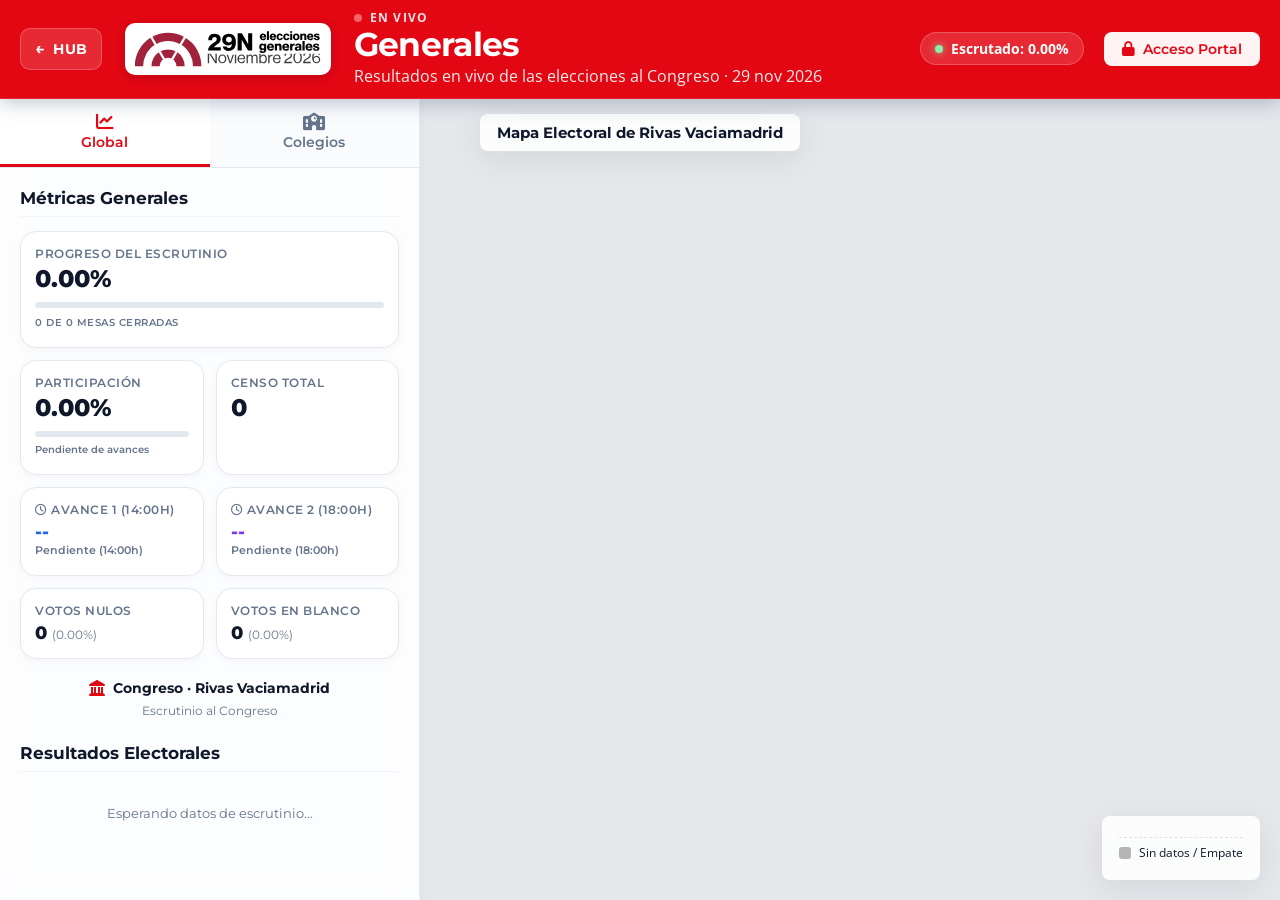
==== generales/index.html @ 4d1175d9 "Fix party catalog persistence to GDB on create/delete. Avoid sync wiping in-memory parties when the " ====
<!DOCTYPE html>
<html lang="es">

<head>
    <meta charset="UTF-8">
    <meta name="viewport" content="width=device-width, initial-scale=1.0">
    <title>Elecciones Generales Rivas Vaciamadrid 2026</title>

    <!-- SEO Meta Tags -->
    <meta name="description"
        content="Portal oficial para el escrutinio en tiempo real de las Elecciones Generales Rivas Vaciamadrid 2026, con visualización georeferenciada.">
    <meta name="author" content="Oficina de Información Territorial de Rivas (OITR)">

    <!-- Google Fonts & FontAwesome Icons -->
    <link rel="preconnect" href="https://fonts.googleapis.com">
    <link rel="preconnect" href="https://fonts.gstatic.com" crossorigin>
    <link
        href="https://fonts.googleapis.com/css2?family=Outfit:wght@300;400;500;600;700;800&family=Inter:wght@300;400;500;600;700&display=swap"
        rel="stylesheet">
    <link rel="stylesheet" href="https://cdnjs.cloudflare.com/ajax/libs/font-awesome/6.4.0/css/all.min.css">

    <!-- ArcGIS API for JavaScript CSS -->
    <link rel="stylesheet" href="https://js.arcgis.com/4.29/esri/themes/light/main.css">

    <!-- Estilos del Proyecto -->
    <link rel="stylesheet" href="styles.css?v=1.4.8">
</head>

<body>

    <!-- CONTENEDOR PRINCIPAL DE LA APP -->
    <div id="app-container">

        <!-- CABECERA GLOBAL DE LA APLICACIÓN -->
        <header class="main-header">
            <div class="header-brand">
                <a class="btn-back-hub" href="../hub/index.html" title="Volver al HUB" aria-label="Volver al HUB">
                    <span class="btn-back-hub-arrow" aria-hidden="true">&#8592;</span>
                    <span>HUB</span>
                </a>
                <img class="brand-proceso-logo" src="../Imagenes/logo_proceso.svg" alt="Elecciones Generales — logo oficial del proceso">
                <div class="brand-title">
                    <span class="brand-context"><span class="live-pulse" aria-hidden="true"></span> En vivo</span>
                    <span class="brand-heading">Generales</span>
                    <span class="brand-subtitle">Resultados en vivo de las elecciones al Congreso · 29 nov 2026</span>
                </div>
            </div>

            <div class="header-status">
                <!-- Porcentaje de escrutinio general -->
                <div class="scrutiny-pill">
                    <span class="scrutiny-dot"></span>
                    <span>Escrutado: <span id="header-scrutiny-percent">0.00%</span></span>
                </div>

                <!-- Usuario logueado (si aplica) -->
                <div id="logged-user-area" class="hidden">
                    <span class="user-badge">
                        <i class="fa-solid fa-user-shield" id="user-role-icon"></i>
                        <span id="logged-username">Usuario</span>
                    </span>
                </div>

                <!-- Botón de Acción Portal/Logout -->
                <button id="btn-portal-action" class="btn-header btn-primary">
                    <i class="fa-solid fa-lock"></i>
                    <span>Acceso Portal</span>
                </button>
            </div>
        </header>

        <!-- ==========================================================================
           VISTA 1: DASHBOARD PÚBLICO (MAPA Y ESTADÍSTICAS EN TIEMPO REAL)
           ========================================================================== -->
        <section id="public-dashboard-view" class="view-section">

            <!-- Barra Lateral con Estadísticas y Colegios -->
            <aside class="dashboard-sidebar">

                <!-- Pestañas de la barra lateral -->
                <div class="sidebar-tabs">
                    <button class="tab-btn active" data-tab="general-stats-pane">
                        <i class="fa-solid fa-chart-line"></i>
                        <span>Global</span>
                    </button>
                    <button class="tab-btn" data-tab="colegios-list-pane">
                        <i class="fa-solid fa-school"></i>
                        <span>Colegios</span>
                    </button>
                </div>

                <!-- PESTAÑA A: Estadísticas Globales del Municipio -->
                <div class="tab-content">
                    <div id="general-stats-pane" class="tab-pane active">
                        <div class="card-title">Métricas Generales</div>

                        <div class="stats-grid">
                            <!-- Escrutinio -->
                            <div class="stat-card full-width">
                                <span class="stat-label">Progreso del Escrutinio</span>
                                <div class="stat-value" id="global-scrutiny-val">0.00%</div>
                                <div class="stat-progress-bar">
                                    <div class="stat-progress-fill" id="global-scrutiny-bar" style="width: 0%;"></div>
                                </div>
                                <span class="stat-label" style="margin-top: 8px; font-size: 0.65rem;"
                                    id="global-mesas-ratio">0 de 0 mesas cerradas</span>
                            </div>

                            <!-- Participación Total -->
                            <div class="stat-card">
                                <span class="stat-label">Participación</span>
                                <div class="stat-value" id="global-participation-val">0.00%</div>
                                <div class="stat-progress-bar">
                                    <div class="stat-progress-fill" id="global-participation-bar"
                                        style="width: 0%; background-color: #f59e0b;"></div>
                                </div>
                                <span class="stat-label" style="margin-top: 6px; font-size: 0.65rem; text-transform: none; letter-spacing: normal;"
                                    id="global-participation-sub">Pendiente de avances</span>
                            </div>

                            <!-- Censo -->
                            <div class="stat-card">
                                <span class="stat-label">Censo Total</span>
                                <div class="stat-value" id="global-census-val">0</div>
                            </div>

                            <!-- Avance 1 (14:00h) -->
                            <div class="stat-card">
                                <span class="stat-label"><i class="fa-regular fa-clock"></i> Avance 1 (14:00h)</span>
                                <div class="stat-value" style="font-size: 1.15rem; color: #2563eb;"
                                    id="global-part1-val">--</div>
                                <div class="stat-label"
                                    style="font-size: 0.68rem; text-transform: none; letter-spacing: normal; line-height: 1.3;"
                                    id="global-part1-sub">Pendiente (14:00h)</div>
                            </div>

                            <!-- Avance 2 (18:00h) -->
                            <div class="stat-card">
                                <span class="stat-label"><i class="fa-regular fa-clock"></i> Avance 2 (18:00h)</span>
                                <div class="stat-value" style="font-size: 1.15rem; color: #7c3aed;"
                                    id="global-part2-val">--</div>
                                <div class="stat-label"
                                    style="font-size: 0.68rem; text-transform: none; letter-spacing: normal; line-height: 1.3;"
                                    id="global-part2-sub">Pendiente (18:00h)</div>
                            </div>

                            <!-- Votos Nulos -->
                            <div class="stat-card">
                                <span class="stat-label">Votos Nulos</span>
                                <div class="stat-value" style="font-size: 1.15rem;" id="global-nulos-val">0 <span
                                        style="font-size: 0.75rem; font-weight: 400; color: var(--text-muted);">(0.00%)</span>
                                </div>
                            </div>

                            <!-- Votos en Blanco -->
                            <div class="stat-card">
                                <span class="stat-label">Votos en Blanco</span>
                                <div class="stat-value" style="font-size: 1.15rem;" id="global-blancos-val">0 <span
                                        style="font-size: 0.75rem; font-weight: 400; color: var(--text-muted);">(0.00%)</span>
                                </div>
                            </div>
                        </div>

                        <!-- Cartela de ámbito -->
                    <div class="stats-card ambito-info-card" style="margin-bottom: 12px;">
                        <div class="stats-card-header" style="margin-bottom: 6px; display: flex; align-items: center; gap: 8px;">
                            <i class="fa-solid fa-landmark" style="color: var(--ambito-accent);"></i>
                            <span style="font-weight: 700; font-size: 0.9rem;">Congreso · Rivas Vaciamadrid</span>
                        </div>
                        <p style="font-size: 0.75rem; color: var(--text-muted); line-height: 1.35; margin: 0 0 8px;">
                            Escrutinio al Congreso
                        </p>
                        <div id="dhondt-results-container"></div>
                    </div>

                        <!-- Lista de Partidos Ordenados por Votos -->
                        <div class="card-title" style="margin-top: 24px;">Resultados Electorales</div>
                        <div id="global-parties-container" class="party-results-list">
                            <!-- Se rellena dinamicamente -->
                            <div class="metrics-placeholder" style="color: var(--text-muted); font-size: 0.8rem; padding: 20px 0;">
                                Esperando datos de escrutinio...</div>
                        </div>
                    </div>

                    <!-- PESTAÑA B: Listado de Colegios Electorales -->
                    <div id="colegios-list-pane" class="tab-pane">
                        <div class="card-title">Centros de Votación</div>

                        <!-- Buscador de Colegios -->
                        <div class="search-box">
                            <i class="fa-solid fa-magnifying-glass"></i>
                            <input type="text" id="colegio-search" placeholder="Buscar por colegio... ej. Las cigüeñas" autocomplete="off">
                        </div>

                        <!-- Listado -->
                        <div id="colegios-list-container" class="colegios-list">
                            <!-- Se rellena dinámicamente -->
                        </div>
                    </div>
                </div>
            </aside>

            <!-- Contenedor del Visor Cartográfico de ArcGIS -->
            <div class="dashboard-map-container">
                <div class="map-overlay-title">
                    <h3 id="map-current-title">Mapa Electoral de Rivas Vaciamadrid</h3>
                </div>

                <!-- Mapa Div -->
                <div id="mapViewDiv"></div>

                <!-- Leyenda de colores del mapa -->
                <div id="mapLegend" class="map-legend">
                    <div id="legend-items-container">
                        <!-- Rellenado dinámicamente con los 3 primeros partidos -->
                    </div>
                    <div class="legend-item"
                        style="margin-top: 8px; border-top: 1px dashed rgba(0,0,0,0.1); padding-top: 6px;">
                        <div class="legend-color" style="background-color: #b4b4b4;"></div>
                        <span>Sin datos / Empate</span>
                    </div>
                </div>
            </div>
        </section>

        <!-- ==========================================================================
           VISTA 2: FORMULARIO DE LOGIN (SIMULADO DE ARCGIS ENTERPRISE PORTAL)
           ========================================================================== -->
        <!-- ==========================================================================
           VISTA 2: FORMULARIO DE LOGIN (PORTAL ARCGIS ENTERPRISE)
           ========================================================================== -->
        <section id="login-view" class="view-section login-view hidden">
            <div class="login-card">
                <img src="../Imagenes/logo_proceso.svg" alt="Elecciones Generales — logo oficial del proceso" class="login-logo login-logo-proceso">
                <div class="login-title">Portal electoral · Generales</div>
                <div class="login-subtitle">Introduce tus credenciales para acceder a la aplicación electoral</div>

                <!-- Mensaje de error -->
                <div id="login-error-msg" class="login-error hidden">
                    <i class="fa-solid fa-circle-exclamation"></i>
                    <span id="login-error-text">Error al autenticar.</span>
                </div>

                <form id="form-login-direct" style="width: 100%; display: flex; flex-direction: column; gap: 14px;">
                    <div class="form-group" style="text-align: left;">
                        <label for="login-username"
                            style="color: rgba(255,255,255,0.9); font-weight: 600; font-size: 0.85rem; margin-bottom: 6px; display: block;">Nombre
                            de usuario</label>
                        <input type="text" id="login-username" class="portal-input"
                            placeholder="Ej: AdminEleccionesGenPrueba" required style="width: 100%; text-align: left;">
                    </div>

                    <div class="form-group" style="text-align: left;">
                        <label for="login-password"
                            style="color: rgba(255,255,255,0.9); font-weight: 600; font-size: 0.85rem; margin-bottom: 6px; display: block;">Contraseña</label>
                        <div class="password-wrapper">
                            <input type="password" id="login-password" class="portal-input"
                                placeholder="Introduce tu contraseña"
                                style="width: 100%; text-align: left; padding-right: 42px;">
                            <i class="fa-solid fa-eye toggle-password-btn"
                                style="position: absolute; right: 14px; top: 50%; transform: translateY(-50%); cursor: pointer; color: rgba(255,255,255,0.7); z-index: 10;"></i>
                        </div>
                    </div>

                    <button type="submit" id="btn-login-submit" class="btn-header btn-primary btn-login"
                        style="justify-content: center; padding: 14px; font-size: 1rem; margin-top: 6px;">
                        <i class="fa-solid fa-right-to-bracket"></i> Iniciar Sesión
                    </button>

                    <button type="button" id="btn-login-arcgis" class="btn-header btn-secondary"
                        style="justify-content: center; padding: 10px; font-size: 0.82rem; background: rgba(255,255,255,0.1); border: 1px solid rgba(255,255,255,0.2); color: #fff;">
                        <i class="fa-solid fa-shield-halved"></i> Conectar vía Diálogo Oficial ArcGIS
                    </button>

                    <button type="button" id="btn-login-cancel" class="btn-header btn-secondary"
                        style="width:100%; justify-content: center; background: transparent; border: none; color: rgba(255,255,255,0.6); margin-top: 2px;">
                        Volver al Visor Público
                    </button>
                </form>
            </div>
        </section>

        <!-- ==========================================================================
           VISTA 3: PORTAL DE COLEGIO ELECTORAL (ESCRUTINIO DE MESAS)
           ========================================================================== -->
        <section id="colegio-portal-view" class="view-section colegio-portal-view hidden">
            <div class="portal-container">

                <!-- Bienvenida de Colegio -->
                <div class="portal-welcome">
                    <div class="welcome-info">
                        <h2 id="portal-colegio-name">C.E.I.P. JARAMA</h2>
                        <p id="portal-colegio-address">Avenida de Covibar, 1, Rivas Vaciamadrid</p>
                    </div>
                    <button id="btn-portal-logout" class="btn-header btn-secondary">
                        <i class="fa-solid fa-map"></i> Volver al visor público
                    </button>
                </div>

                <!-- Consulta de censo (Mi Colegio) -->
                <div class="portal-card censo-search-widget">
                    <div class="card-title" style="display: flex; align-items: center; gap: 8px;">
                        <i class="fa-solid fa-id-card"></i> Mi Colegio
                    </div>
                    <p class="text-secondary" style="font-size: 0.8rem; margin-bottom: 14px;">
                        Introduce el DNI o NIE del elector para consultar colegio, sección y mesa.
                    </p>
                    <div style="display: flex; gap: 8px; margin-bottom: 14px;">
                        <div class="search-box" style="flex: 1; margin-bottom: 0;">
                            <i class="fa-solid fa-id-card"></i>
                            <input type="text" class="dni-search-input" placeholder="Ej. 12345678A..."
                                style="text-transform: uppercase;" autocomplete="off">
                        </div>
                        <button type="button" class="btn-header btn-primary btn-dni-search-action"
                            style="padding: 0 16px; font-size: 0.85rem; border-radius: 6px; flex-shrink: 0;"
                            onclick="window.runCensoSearch && window.runCensoSearch(this); return false;">
                            <i class="fa-solid fa-magnifying-glass"></i> Buscar
                        </button>
                    </div>
                    <div class="dni-search-status"
                        style="text-align: center; padding: 10px 12px; font-size: 0.82rem; color: var(--text-muted); background: #f8fafc; border: 1px dashed #cbd5e1; border-radius: 8px; margin-bottom: 10px;">
                        Estado: esperando búsqueda.
                    </div>
                    <div class="dni-search-result-container">
                        <div style="text-align: center; color: var(--text-muted); font-size: 0.8rem; padding: 20px 10px;">
                            <i class="fa-solid fa-address-card"
                                style="font-size: 2rem; margin-bottom: 10px; display: block; opacity: 0.35;"></i>
                            Escribe el DNI/NIE y pulsa Buscar.
                        </div>
                    </div>
                </div>

                <!-- PASO 1: SELECCIONAR MESA ELECTORAL -->
                <div id="portal-step-select-mesa" class="portal-card">
                    <div class="step-title">
                        <div class="step-num">1</div>
                        <span>Selecciona una Mesa Electoral para el recuento</span>
                    </div>
                    <p class="text-secondary" style="font-size: 0.85rem; margin-bottom: 16px;">
                        Selecciona tu mesa para comenzar o continuar con la transmisión de datos. El color de cada
                        tarjeta indica su estado: verde (abierta), morado (en recuento), azul/ámbar (avances de
                        participación enviados) y rojo (mesa cerrada definitivamente).
                    </p>

                    <div id="portal-mesas-selection-grid" class="mesa-selector-grid">
                        <!-- Rellenado dinámicamente con mesas del colegio -->
                    </div>
                </div>

                <!-- FORMULARIO PRINCIPAL DE GESTIÓN DE MESA (Oculto hasta elegir mesa) -->
                <div id="portal-escrutinio-container" class="hidden">

                    <!-- Ficha de la Mesa Seleccionada -->
                    <div class="portal-card"
                        style="background-color: rgba(227, 6, 19, 0.03); border-color: rgba(227, 6, 19, 0.2); margin-bottom: 16px;">
                        <div
                            style="display: flex; align-items: center; justify-content: space-between; flex-wrap: wrap; gap: 10px;">
                            <div>
                                <span
                                    style="font-weight: 700; text-transform: uppercase; font-size: 0.75rem; color: var(--primary-color); display: block; letter-spacing: 0.5px;">Mesa
                                    Seleccionada</span>
                                <h3 style="font-size: 1.5rem; font-family: var(--font-heading); color: var(--text-primary);"
                                    id="portal-active-mesa-title">Mesa 006A</h3>
                            </div>
                            <div style="text-align: right;">
                                <span class="badge badge-warning" id="portal-active-mesa-census"
                                    style="font-size: 0.85rem; padding: 6px 12px;">Censo: 800 electores</span>
                            </div>
                            <button id="btn-change-mesa" class="btn-header btn-secondary"
                                style="font-size: 0.8rem; padding: 6px 14px;">
                                <i class="fa-solid fa-rotate-left"></i> Cambiar de Mesa
                            </button>
                        </div>
                    </div>

                    <!-- SELECTOR DE LAS 3 FASES / BOTONES DE LA JORNADA -->
                    <div class="portal-phase-selector-bar">
                        <button type="button" class="portal-phase-btn active" id="btn-phase-part1" data-phase="part1">
                            <div class="phase-btn-icon"><i class="fa-solid fa-clock"></i></div>
                            <div class="phase-btn-text">
                                <span class="phase-title">1º Avance (14:00h)</span>
                                <span class="phase-status" id="phase-status-part1">Pendiente</span>
                            </div>
                        </button>
                        <button type="button" class="portal-phase-btn" id="btn-phase-part2" data-phase="part2">
                            <div class="phase-btn-icon"><i class="fa-solid fa-clock"></i></div>
                            <div class="phase-btn-text">
                                <span class="phase-title">2º Avance (18:00h)</span>
                                <span class="phase-status" id="phase-status-part2">Pendiente</span>
                            </div>
                        </button>
                        <button type="button" class="portal-phase-btn" id="btn-phase-escrutinio"
                            data-phase="escrutinio">
                            <div class="phase-btn-icon"><i class="fa-solid fa-check-to-slot"></i></div>
                            <div class="phase-btn-text">
                                <span class="phase-title">Escrutinio (20:00h)</span>
                                <span class="phase-status" id="phase-status-escrutinio">Pendiente</span>
                            </div>
                        </button>
                    </div>

                    <!-- ========================================================
                         FASE 1: FORMULARIO DEL 1º AVANCE (14:00h)
                         ======================================================== -->
                    <div id="portal-pane-part1" class="portal-phase-pane active">
                        <div class="portal-card">
                            <div class="step-title">
                                <div class="step-num"><i class="fa-solid fa-1"></i></div>
                                <span>1º Avance de Participación (14:00h)</span>
                            </div>
                            <p class="text-secondary"
                                style="font-size: 0.85rem; margin-bottom: 20px; line-height: 1.5;">
                                Introduce el número total de personas censadas en esta mesa que han acudido a votar
                                hasta las 14:00 horas (consultando la lista de votantes de la mesa). En esta fase
                                <strong>no se cuentan votos de partidos</strong>.
                            </p>

                            <!-- Estado previo si ya fue transmitido -->
                            <div id="part1-previous-info" class="advance-info-banner hidden">
                                <i class="fa-solid fa-circle-check" style="color: #0284c7; font-size: 1.2rem;"></i>
                                <div>
                                    <strong style="color: #0369a1; display: block;">Avance 1 transmitido
                                        previamente</strong>
                                    <span id="part1-previous-details"
                                        style="font-size: 0.8rem; color: #075985;">--</span>
                                </div>
                            </div>

                            <div class="advance-entry-box">
                                <label for="input-part1-voters"
                                    style="font-weight: 700; font-size: 1rem; color: var(--text-primary); display: block; margin-bottom: 8px;">
                                    Total de personas que han votado hasta las 14:00h:
                                </label>
                                <div
                                    style="display: flex; gap: 12px; align-items: center; justify-content: center; flex-wrap: wrap;">
                                    <input type="number" inputmode="numeric" id="input-part1-voters"
                                        class="portal-input advance-large-input" min="0" step="1" required>
                                    <div class="advance-metric-badge" id="part1-live-percent-badge">
                                        <span class="pct-val" id="part1-live-percent-val">0.00%</span>
                                        <span class="pct-sub" id="part1-live-ratio-sub">0 de 0 electores</span>
                                    </div>
                                </div>
                            </div>

                            <div style="display: flex; justify-content: center; margin-top: 24px;">
                                <button type="button" id="btn-submit-part1" class="btn-header btn-submit-transmit"
                                    style="background: linear-gradient(135deg, #e30613 0%, #b8050e 100%); color: #ffffff; border: none; padding: 14px 28px; font-size: 1rem; border-radius: 8px; font-weight: 700; cursor: pointer;">
                                    <i class="fa-solid fa-paper-plane"></i> Transmitir 1º Avance de Participación
                                </button>
                            </div>
                        </div>
                    </div>

                    <!-- ========================================================
                         FASE 2: FORMULARIO DEL 2º AVANCE (18:00h)
                         ======================================================== -->
                    <div id="portal-pane-part2" class="portal-phase-pane hidden">
                        <div class="portal-card">
                            <div class="step-title">
                                <div class="step-num"><i class="fa-solid fa-2"></i></div>
                                <span>2º Avance de Participación (18:00h)</span>
                            </div>
                            <p class="text-secondary"
                                style="font-size: 0.85rem; margin-bottom: 20px; line-height: 1.5;">
                                Introduce el número total acumulado de personas que han acudido a votar hasta las 18:00
                                horas. En esta fase <strong>no se cuentan votos de partidos</strong>.
                            </p>

                            <!-- Referencia del 1º Avance -->
                            <div id="part2-reference-banner" class="advance-info-banner"
                                style="background-color: #f0f9ff; border-color: #bae6fd;">
                                <i class="fa-solid fa-info-circle" style="color: #0284c7; font-size: 1.2rem;"></i>
                                <div>
                                    <strong style="color: #0369a1; display: block;">Dato de referencia (1º Avance -
                                        14:00h):</strong>
                                    <span id="part2-p1-ref-text" style="font-size: 0.8rem; color: #075985;">No
                                        transmitido aún</span>
                                </div>
                            </div>

                            <!-- Estado previo si ya fue transmitido -->
                            <div id="part2-previous-info" class="advance-info-banner hidden" style="margin-top: 10px;">
                                <i class="fa-solid fa-circle-check" style="color: #d97706; font-size: 1.2rem;"></i>
                                <div>
                                    <strong style="color: #b45309; display: block;">Avance 2 transmitido
                                        previamente</strong>
                                    <span id="part2-previous-details"
                                        style="font-size: 0.8rem; color: #92400e;">--</span>
                                </div>
                            </div>

                            <div class="advance-entry-box">
                                <label for="input-part2-voters"
                                    style="font-weight: 700; font-size: 1rem; color: var(--text-primary); display: block; margin-bottom: 8px;">
                                    Total de personas que han votado hasta las 18:00h (acumulado):
                                </label>
                                <div
                                    style="display: flex; gap: 12px; align-items: center; justify-content: center; flex-wrap: wrap;">
                                    <input type="number" inputmode="numeric" id="input-part2-voters"
                                        class="portal-input advance-large-input" min="0" step="1" required>
                                    <div class="advance-metric-badge advance-part2" id="part2-live-percent-badge">
                                        <span class="pct-val" id="part2-live-percent-val">0.00%</span>
                                        <span class="pct-sub" id="part2-live-ratio-sub">0 de 0 electores</span>
                                    </div>
                                </div>
                            </div>

                            <div style="display: flex; justify-content: center; margin-top: 24px;">
                                <button type="button" id="btn-submit-part2" class="btn-header btn-submit-transmit"
                                    style="background: linear-gradient(135deg, #e30613 0%, #b8050e 100%); color: #ffffff; border: none; padding: 14px 28px; font-size: 1rem; border-radius: 8px; font-weight: 700; cursor: pointer;">
                                    <i class="fa-solid fa-paper-plane"></i> Transmitir 2º Avance de Participación
                                </button>
                            </div>
                        </div>
                    </div>

                    <!-- ========================================================
                         FASE 3: FORMULARIO DE ESCRUTINIO FINAL (20:00h)
                         ======================================================== -->
                    <div id="portal-pane-escrutinio" class="portal-phase-pane hidden">

                        <!-- PASO 1: MIEMBROS DE LA MESA -->
                        <div class="portal-card">
                            <div class="step-title">
                                <div class="step-num"><i class="fa-solid fa-users"></i></div>
                                <span>1. Miembros de la Mesa Electoral</span>
                            </div>
                            <p class="text-secondary" style="font-size: 0.85rem; margin-bottom: 14px;">
                                Identifica a los componentes que han constituido la mesa electoral para el acta de
                                escrutinio.
                            </p>
                            <div style="display: flex; flex-direction: column; gap: 16px;">
                                <div class="form-group">
                                    <label for="input-member-president"
                                        style="color: var(--text-primary); font-weight: 700; display: block; margin-bottom: 6px;">Presidente/a
                                        de la Mesa</label>
                                    <input type="text" id="input-member-president" class="portal-input"
                                        placeholder="Nombre y apellidos del Presidente/a" required>
                                </div>
                                <div class="form-group">
                                    <label for="input-member-vocal1"
                                        style="color: var(--text-primary); font-weight: 700; display: block; margin-bottom: 6px;">Primer
                                        Vocal</label>
                                    <input type="text" id="input-member-vocal1" class="portal-input"
                                        placeholder="Nombre y apellidos del Primer Vocal" required>
                                </div>
                                <div class="form-group">
                                    <label for="input-member-vocal2"
                                        style="color: var(--text-primary); font-weight: 700; display: block; margin-bottom: 6px;">Segundo
                                        Vocal</label>
                                    <input type="text" id="input-member-vocal2" class="portal-input"
                                        placeholder="Nombre y apellidos del Segundo Vocal" required>
                                </div>
                            </div>
                        </div>

                        <!-- PASO 2: INTRODUCIR VOTOS -->
                        <div class="portal-card">
                            <div class="step-title">
                                <div class="step-num"><i class="fa-solid fa-square-poll-vertical"></i></div>
                                <span>2. Introducción de Votos del Escrutinio</span>
                            </div>

                            <!-- Tarjeta de Referencia de Avances Anteriores -->
                            <div id="portal-previous-advances-banner" class="hidden"></div>

                            <div id="portal-votes-fields-container" class="votos-entry-grid">
                                <!-- Los inputs de los partidos se generan dinámicamente desde JS -->
                            </div>

                            <!-- Resumen y validación en vivo -->
                            <div class="vote-summary-card">
                                <div class="vote-summary-total">
                                    Total Votos Contabilizados: <span id="portal-votes-sum">0</span>
                                </div>
                                <div id="portal-votes-validation" class="vote-validation-badge badge-success">
                                    <i class="fa-solid fa-circle-check"></i>
                                    <span>Votos válidos</span>
                                </div>
                            </div>
                        </div>

                        <!-- PASO 3: CERRAR MESA Y TRANSMITIR -->
                        <div class="portal-card" style="margin-bottom: 80px;">
                            <div class="step-title">
                                <div class="step-num"><i class="fa-solid fa-lock"></i></div>
                                <span>3. Cierre Definitivo de Mesa</span>
                            </div>
                            <p class="text-secondary" style="font-size: 0.85rem; margin-bottom: 16px;">
                                Una vez verificado el recuento con las papeletas de la urna, pulsa el botón para cerrar
                                la mesa y transmitir los resultados definitivos al sistema central.
                            </p>
                            <div style="display: flex; justify-content: center;">
                                <button type="button" id="btn-submit-mesa"
                                    class="btn-header btn-submit-transmit btn-close-mesa"
                                    style="background: linear-gradient(135deg, #e30613 0%, #b8050e 100%); color: #ffffff; border: none; padding: 16px 32px; font-size: 1.05rem; border-radius: 8px; font-weight: 700; cursor: pointer;">
                                    <i class="fa-solid fa-lock"></i> Cerrar Mesa y Transmitir Escrutinio
                                </button>
                            </div>
                        </div>

                    </div>

                </div>
            </div>
        </section>

        <!-- ==========================================================================
           VISTA 4: PORTAL DE ADMINISTRACIÓN GENERAL
           ========================================================================== -->
        <section id="admin-portal-view" class="view-section admin-portal-view hidden">
            <div class="portal-container" style="max-width: 1200px;">

                <!-- Cabecera del Panel de Control de Administración -->
                <div class="portal-welcome">
                    <div class="welcome-info">
                        <h2>Administración General de Elecciones</h2>
                        <p>Control del estado del escrutinio y mantenimiento de mesas.</p>
                    </div>
                    <div style="display: flex; gap: 10px; flex-wrap: wrap;">
                        <button id="btn-export-csv" class="btn-header btn-secondary" title="Exportar datos a CSV">
                            <i class="fa-solid fa-file-csv" style="color: #10b981;"></i> Exportar CSV
                        </button>
                        <button id="btn-export-pdf" class="btn-header btn-secondary" title="Imprimir Informe a PDF">
                            <i class="fa-solid fa-file-pdf" style="color: #ef4444;"></i> Imprimir PDF
                        </button>
                        <button id="btn-admin-manage-parties" class="btn-header btn-secondary"
                            style="background-color: #8b5cf6; color: #fff; border: none;"
                            title="Gestionar Fuerzas Políticas">
                            <i class="fa-solid fa-flag"></i> Fuerzas Políticas
                        </button>
                        <button id="btn-admin-add-mesa" class="btn-header btn-primary">
                            <i class="fa-solid fa-plus"></i> Añadir Mesa
                        </button>
                        <button id="btn-admin-logout" class="btn-header btn-secondary">
                            <i class="fa-solid fa-map"></i> Volver al visor público
                        </button>
                    </div>
                </div>

                <!-- Consulta de censo a ancho completo (más usable en escritorio) -->
                <div class="portal-card censo-search-widget censo-search-widget--admin">
                    <div class="card-title" style="display: flex; align-items: center; gap: 8px;">
                        <i class="fa-solid fa-id-card"></i> Mi Colegio
                    </div>
                    <p class="text-secondary" style="font-size: 0.9rem; margin-bottom: 14px;">
                        Introduce el DNI o NIE del elector para consultar colegio, sección y mesa.
                    </p>
                    <div class="censo-search-row">
                        <div class="search-box" style="flex: 1; margin-bottom: 0;">
                            <i class="fa-solid fa-id-card"></i>
                            <input type="text" class="dni-search-input" placeholder="Ej. 12345678A..."
                                style="text-transform: uppercase;" autocomplete="off">
                        </div>
                        <button type="button" class="btn-header btn-primary btn-dni-search-action"
                            onclick="window.runCensoSearch && window.runCensoSearch(this); return false;">
                            <i class="fa-solid fa-magnifying-glass"></i> Buscar
                        </button>
                    </div>
                    <div class="dni-search-status"
                        style="text-align: center; padding: 10px 12px; font-size: 0.85rem; color: var(--text-muted); background: #f8fafc; border: 1px dashed #cbd5e1; border-radius: 8px; margin: 12px 0;">
                        Estado: esperando búsqueda.
                    </div>
                    <div class="dni-search-result-container">
                        <div style="text-align: center; color: var(--text-muted); font-size: 0.85rem; padding: 18px 10px;">
                            <i class="fa-solid fa-address-card"
                                style="font-size: 1.75rem; margin-bottom: 8px; display: block; opacity: 0.35;"></i>
                            Escribe el DNI/NIE y pulsa Buscar.
                        </div>
                    </div>
                </div>

                <!-- Grid de Administración -->
                <div class="admin-dashboard-grid">

                    <!-- LADO IZQUIERDO: Control por Colegios y Mesas -->
                    <div>
                        <!-- Resumen y Mapeo de Colegios -->
                        <div class="card-title">Resumen de Escrutinio por Colegio</div>
                        <div id="admin-colegios-summary-container">
                            <!-- Se rellena dinámicamente con tarjetas de colegios -->
                        </div>

                        <!-- Listado Completo de Mesas -->
                        <div class="portal-card" style="margin-top: 24px;">
                            <div class="card-title" style="border: none; margin-bottom: 10px;">Listado General de Mesas
                            </div>
                            <div class="admin-mesas-filters">
                                <div class="admin-mesas-filter-field">
                                    <label for="admin-filter-colegio">Colegio</label>
                                    <select id="admin-filter-colegio" class="portal-input">
                                        <option value="">Todos los colegios</option>
                                    </select>
                                </div>
                                <div class="admin-mesas-filter-field">
                                    <label for="admin-filter-estado">Estado</label>
                                    <select id="admin-filter-estado" class="portal-input">
                                        <option value="">Todos los estados</option>
                                        <option value="Abierta">Abierta</option>
                                        <option value="Part1_Enviada">Part. 1 Enviada</option>
                                        <option value="Part2_Enviada">Part. 2 Enviada</option>
                                        <option value="Cerrada">Cerrada</option>
                                        <option value="__editing__">En edición</option>
                                    </select>
                                </div>
                                <div class="admin-mesas-filter-actions">
                                    <button type="button" id="admin-filter-clear" class="btn-header btn-secondary" title="Borrar filtros">
                                        <i class="fa-solid fa-filter-circle-xmark"></i> Borrar filtros
                                    </button>
                                </div>
                            </div>
                            <div style="overflow-x: auto;">
                                <table class="admin-table">
                                    <thead>
                                        <tr>
                                            <th>Código</th>
                                            <th>Colegio Electoral</th>
                                            <th>Sección</th>
                                            <th>Mesa</th>
                                            <th>Apellidos</th>
                                            <th>Censo</th>
                                            <th>Estado</th>
                                            <th style="text-align: right;">Acciones</th>
                                        </tr>
                                    </thead>
                                    <tbody id="admin-mesas-table-body">
                                        <!-- Rellenado dinámicamente -->
                                    </tbody>
                                </table>
                            </div>
                        </div>
                    </div>

                    <!-- LADO DERECHO: Métricas Rápidas y Herramientas -->
                    <div>
                        <div class="portal-card">
                            <div class="card-title">Estado de la Elección</div>
                            <div class="stats-grid" style="grid-template-columns: 1fr; gap: 16px;">
                                <div class="stat-card">
                                    <span class="stat-label">Mesas Escrutadas</span>
                                    <div class="stat-value" id="admin-metric-mesas-percent">0.00%</div>
                                    <span class="stat-label" style="margin-top: 4px; font-size: 0.65rem;"
                                        id="admin-metric-mesas-ratio">0 de 0 mesas</span>
                                </div>
                                <div class="stat-card">
                                    <span class="stat-label">Votos Totales Válidos</span>
                                    <div class="stat-value" id="admin-metric-votos-total">0</div>
                                </div>
                                <div class="stat-card">
                                    <span class="stat-label">Participación Total</span>
                                    <div class="stat-value" id="admin-metric-participation">0.00%</div>
                                    <span class="stat-label" style="margin-top: 4px; font-size: 0.65rem;"
                                        id="admin-metric-participation-sub">Pendiente de avances</span>
                                </div>
                            </div>
                        </div>

                        <!-- Herramientas de Base de Datos de Prueba -->
                        <div class="portal-card"
                            style="border-color: rgba(245, 158, 11, 0.3); background-color: rgba(245, 158, 11, 0.02);">
                            <div class="card-title"
                                style="color: #d97706; display: flex; align-items: center; gap: 6px; border-bottom: none; padding-bottom: 0; margin-bottom: 6px;">
                                <i class="fa-solid fa-flask"></i> Entorno de Pruebas
                            </div>
                            <p class="text-secondary" style="font-size: 0.75rem; margin-bottom: 14px;">
                                Acciones rápidas para simular datos y reiniciar el escrutinio.
                            </p>
                            <div style="display: flex; flex-direction: column; gap: 8px;">
                                <button id="btn-admin-create-official-mesas" class="btn-header btn-secondary"
                                    style="justify-content: center; background-color: #0369a1; color: #fff; border: none; padding: 10px;">
                                    <i class="fa-solid fa-table"></i> Crear mesas oficiales
                                </button>
                                <button id="btn-admin-demo-fill" class="btn-header btn-secondary"
                                    style="justify-content: center; background-color: #d97706; color: #fff; border: none; padding: 10px;">
                                    <i class="fa-solid fa-wand-magic-sparkles"></i> Simular Todo el Municipio
                                </button>
                                <button id="btn-admin-delete-demo-mesas" class="btn-header btn-secondary"
                                    style="justify-content: center; background-color: #ef4444; color: #fff; border: none; padding: 10px;">
                                    <i class="fa-solid fa-table-list"></i> Eliminar Todas las Mesas Generadas
                                </button>
                                <button id="btn-admin-reset-db" class="btn-header btn-secondary"
                                    style="justify-content: center; color: var(--text-muted); padding: 8px;">
                                    <i class="fa-solid fa-trash-can"></i> Reiniciar Escrutinio a Cero
                                </button>
                            </div>
                        </div>
                    </div>

                </div>

            </div>
        </section>

    </div> <!-- FIN DEL APP-CONTAINER -->


    <!-- ==========================================================================
       VENTANAS MODALES (POPUP WINDOWS)
       ========================================================================== -->

    <!-- MODAL A: FICHA DE COLEGIO ELECTORAL (DASHBOARD PÚBLICO) -->
    <div id="modal-colegio-detail" class="modal-container hidden">
        <div class="modal-card large">
            <div class="modal-header">
                <h3 id="modal-colegio-name-title">C.E.I.P. JARAMA</h3>
                <button class="modal-close" id="btn-close-colegio-modal">&times;</button>
            </div>
            <div class="modal-body" style="padding: 0;">
                <div style="display: grid; grid-template-columns: 3fr 4fr; min-height: 400px;">
                    <!-- Imagen del colegio -->
                    <div id="modal-colegio-img-div"
                        style="background-size: cover; background-position: center; min-height: 250px;"></div>

                    <!-- Detalles y votos del colegio -->
                    <div style="padding: 24px; overflow-y: auto;">
                        <!-- Dirección y Ruta -->
                        <div
                            style="display: flex; align-items: flex-start; justify-content: space-between; gap: 10px; margin-bottom: 16px;">
                            <div>
                                <span
                                    style="font-size: 0.72rem; text-transform: uppercase; color: var(--text-muted); font-weight: 700; display: block;">Dirección</span>
                                <span id="modal-colegio-address-text"
                                    style="font-size: 0.85rem; font-weight: 500;">Calle de Rivas s/n</span>
                            </div>
                            <a href="#" id="modal-colegio-route-btn" target="_blank" class="btn-header btn-secondary"
                                style="font-size: 0.75rem; padding: 6px 12px; flex-shrink:0;">
                                <i class="fa-solid fa-route" style="color: var(--primary-color);"></i> Cómo llegar
                            </a>
                        </div>

                        <!-- Secciones Censales -->
                        <div style="margin-bottom: 16px;">
                            <span
                                style="font-size: 0.72rem; text-transform: uppercase; color: var(--text-muted); font-weight: 700; display: block;">Secciones
                                Censales</span>
                            <span id="modal-colegio-sections-list" style="font-size: 0.85rem; font-weight: 700;">006,
                                018</span>
                        </div>

                        <!-- Progreso y censo -->
                        <div style="display: grid; grid-template-columns: 1fr 1fr; gap: 12px; margin-bottom: 20px;">
                            <div class="stat-card" style="padding: 8px 12px;">
                                <span class="stat-label">Censo</span>
                                <span class="stat-value" style="font-size: 1.15rem;"
                                    id="modal-colegio-census-val">0</span>
                            </div>
                            <div class="stat-card" style="padding: 8px 12px;">
                                <span class="stat-label">Participación</span>
                                <span class="stat-value" style="font-size: 1.15rem; color: #f59e0b;"
                                    id="modal-colegio-participation-val">0.00%</span>
                            </div>
                            <div class="stat-card" style="padding: 8px 12px; grid-column: span 2;">
                                <span class="stat-label">Mesas Escrutadas</span>
                                <span class="stat-value" style="font-size: 1.15rem; color: var(--primary-color);"
                                    id="modal-colegio-mesas-val">0 de 0</span>
                            </div>
                        </div>

                        <!-- Lista de votos en el colegio -->
                        <div class="card-title" style="font-size: 0.9rem; margin-bottom: 8px;">Resultados en el Centro
                        </div>
                        <div id="modal-colegio-parties-container" class="party-results-list">
                            <!-- Rellenado dinámicamente -->
                        </div>
                    </div>
                </div>
            </div>
            <div class="modal-footer">
                <button class="btn-header btn-secondary" id="btn-close-colegio-modal-footer">Cerrar Ficha</button>
            </div>
        </div>
    </div>

    <!-- MODAL B: AÑADIR NUEVA MESA (ADMINISTRACIÓN) -->
    <div id="modal-admin-add-mesa" class="modal-container hidden">
        <div class="modal-card">
            <div class="modal-header">
                <h3>Añadir Nueva Mesa Electoral</h3>
                <button class="modal-close" id="btn-close-add-mesa-modal">&times;</button>
            </div>
            <form id="form-admin-add-mesa">
                <div class="modal-body">
                    <div class="form-group">
                        <label for="add-mesa-colegio" style="color: var(--text-primary);">Colegio Electoral</label>
                        <select id="add-mesa-colegio" class="portal-input" required>
                            <!-- Rellenado dinámicamente con colegios disponibles -->
                        </select>
                    </div>
                    <div class="form-group">
                        <label for="add-mesa-seccion" style="color: var(--text-primary);">Sección Censal</label>
                        <select id="add-mesa-seccion" class="portal-input" required>
                            <!-- Rellenado dinámicamente según el colegio -->
                        </select>
                    </div>
                    <div class="form-group">
                        <label for="add-mesa-letra" style="color: var(--text-primary); font-weight:700;">Tipo / Letra de
                            la Mesa</label>
                        <select id="add-mesa-letra" class="portal-input" required>
                            <option value="A">Mesa A</option>
                            <option value="B">Mesa B</option>
                            <option value="C">Mesa C</option>
                            <option value="D">Mesa D</option>
                            <option value="U">Mesa U (única)</option>
                        </select>
                        <span class="text-secondary" style="font-size: 0.75rem; margin-top: 4px; display: block;">
                            <i class="fa-solid fa-circle-info"></i> Según estructura oficial: <strong>U</strong> = mesa
                            única; <strong>A/B/C/D</strong> = divisiones por tramo de apellido (LI–LF).
                        </span>
                    </div>

                    <div style="display: grid; grid-template-columns: 1fr 1fr; gap: 12px;">
                        <div class="form-group">
                            <label for="add-mesa-li" style="color: var(--text-primary); font-weight:700;">LI (apellido desde)</label>
                            <input type="text" id="add-mesa-li" class="portal-input" maxlength="1" placeholder="A"
                                style="text-transform: uppercase;" required>
                        </div>
                        <div class="form-group">
                            <label for="add-mesa-lf" style="color: var(--text-primary); font-weight:700;">LF (apellido hasta)</label>
                            <input type="text" id="add-mesa-lf" class="portal-input" maxlength="1" placeholder="Z"
                                style="text-transform: uppercase;" required>
                        </div>
                    </div>

                    <div class="form-group" style="margin-bottom: 12px;">
                        <div
                            style="background-color: #f1f5f9; padding: 10px 14px; border-radius: 6px; border: 1px dashed #cbd5e1; display: flex; justify-content: space-between; align-items: center;">
                            <span style="font-size: 0.8rem; color: var(--text-secondary); font-weight: 600;">Código de
                                Mesa Resultante:</span>
                            <span id="add-mesa-code-preview"
                                style="font-family: var(--font-heading); font-size: 1.15rem; font-weight: 800; color: var(--primary-color);">001A</span>
                        </div>
                    </div>

                    <div class="form-group">
                        <label for="add-mesa-census" style="color: var(--text-primary); font-weight:700;">Censo
                            Electoral (Electores)</label>
                        <input type="number" id="add-mesa-census" class="portal-input" placeholder="Ej: 750" required
                            min="1">
                    </div>
                </div>
                <div class="modal-footer">
                    <button type="button" class="btn-header btn-secondary" id="btn-cancel-add-mesa">Cancelar</button>
                    <button type="submit" class="btn-header btn-primary">Registrar Mesa</button>
                </div>
            </form>
        </div>
    </div>

    <!-- MODAL C: VISOR DE ACTA FIRMADA (ADMINISTRACIÓN) -->
    <div id="modal-view-acta" class="modal-container hidden">
        <div class="modal-card large">
            <div class="modal-header">
                <h3 id="modal-acta-title">Acta de Escrutinio - Mesa 006A</h3>
                <button class="modal-close" id="btn-close-acta-modal">&times;</button>
            </div>
            <div class="modal-body" id="modal-acta-body-content">
                <!-- Se poblará dinámicamente con el diseño oficial del acta para visualización -->
            </div>
            <div class="modal-footer">
                <button class="btn-header btn-secondary" id="btn-close-acta-modal-footer">Cerrar</button>
                <button class="btn-header btn-primary" id="btn-print-acta">
                    <i class="fa-solid fa-print"></i> Imprimir / Guardar PDF
                </button>
            </div>
        </div>
    </div>

    <!-- MODAL D: EDICIÓN DE VOTOS POR ADMINISTRADOR (CON ALERTAS DE CRITICIDAD) -->
    <div id="modal-admin-edit-votes" class="modal-container hidden">
        <div class="modal-card large">
            <div class="modal-header">
                <h3><i class="fa-solid fa-pen-to-square" style="color: var(--primary-color);"></i> Modificación de Votos
                    (Admin) - <span id="modal-admin-votes-mesa-code">001A</span></h3>
                <button class="modal-close" id="btn-close-admin-edit-votes">&times;</button>
            </div>
            <form id="form-admin-edit-votes">
                <div class="modal-body">
                    <!-- Visor de Alertas por Criticidad -->
                    <div id="admin-edit-votes-alert-box" class="alert-box info">
                        <i id="admin-edit-votes-alert-icon" class="fa-solid fa-circle-info"></i>
                        <div>
                            <div
                                style="display: flex; align-items: center; justify-content: space-between; margin-bottom: 4px;">
                                <strong id="admin-edit-votes-alert-title">Evaluación de Criticidad de la
                                    Modificación</strong>
                                <span id="admin-edit-votes-alert-badge" class="alert-critical-badge info">Nivel: Bajo
                                    (Info)</span>
                            </div>
                            <span id="admin-edit-votes-alert-desc">Los datos modificados están dentro de los márgenes
                                normales de participación y censo.</span>
                        </div>
                    </div>

                    <div style="display: grid; grid-template-columns: 1fr 1fr; gap: 12px; margin-bottom: 16px;">
                        <div class="stat-card" style="padding: 10px;">
                            <span class="stat-label">Censo Total Mesa (editable)</span>
                            <input type="number" id="admin-edit-votes-census-input" class="portal-input"
                                min="1" step="1" required
                                style="font-size: 1.15rem; font-weight: 700; margin-top: 4px; max-width: 160px;">
                        </div>
                        <div class="stat-card" style="padding: 10px;">
                            <span class="stat-label">Total Votos Resultantes</span>
                            <span id="admin-edit-votes-total-val" class="stat-value"
                                style="font-size: 1.2rem; color: var(--primary-color);">0</span>
                        </div>
                    </div>

                    <!-- Formulario de Votos -->
                    <div id="admin-edit-votes-fields-container" class="votos-entry-grid"
                        style="max-height: 320px; overflow-y: auto; padding-right: 6px;">
                        <!-- Rellenado dinámicamente -->
                    </div>
                </div>
                <div class="modal-footer">
                    <button type="button" class="btn-header btn-secondary"
                        id="btn-cancel-admin-edit-votes">Cancelar</button>
                    <button type="submit" class="btn-header btn-primary" id="btn-save-admin-edit-votes">
                        <i class="fa-solid fa-floppy-disk"></i> Guardar Cambios de Votos
                    </button>
                </div>
            </form>
        </div>
    </div>

    <!-- MODAL E: EDICIÓN DE MIEMBROS DE MESA POR ADMINISTRADOR -->
    <div id="modal-admin-edit-members" class="modal-container hidden">
        <div class="modal-card">
            <div class="modal-header">
                <h3><i class="fa-solid fa-users-gear" style="color: var(--primary-color);"></i> Modificar Miembros de
                    Mesa - <span id="modal-admin-members-mesa-code">001A</span></h3>
                <button class="modal-close" id="btn-close-admin-edit-members">&times;</button>
            </div>
            <form id="form-admin-edit-members">
                <div class="modal-body">
                    <div class="form-group">
                        <label for="admin-member-president"
                            style="color: var(--text-primary); font-weight: 700;">Presidente/a de Mesa</label>
                        <input type="text" id="admin-member-president" class="portal-input"
                            placeholder="Nombre completo" required>
                    </div>
                    <div class="form-group">
                        <label for="admin-member-vocal1" style="color: var(--text-primary); font-weight: 700;">Primer
                            Vocal</label>
                        <input type="text" id="admin-member-vocal1" class="portal-input" placeholder="Nombre completo"
                            required>
                    </div>
                    <div class="form-group">
                        <label for="admin-member-vocal2" style="color: var(--text-primary); font-weight: 700;">Segundo
                            Vocal</label>
                        <input type="text" id="admin-member-vocal2" class="portal-input" placeholder="Nombre completo"
                            required>
                    </div>
                </div>
                <div class="modal-footer">
                    <button type="button" class="btn-header btn-secondary"
                        id="btn-cancel-admin-edit-members">Cancelar</button>
                    <button type="submit" class="btn-header btn-primary">
                        <i class="fa-solid fa-user-check"></i> Actualizar Miembros
                    </button>
                </div>
            </form>
        </div>
    </div>

    <!-- MODAL F: ADVERTENCIA DE DISCREPANCIA EN AVANCES DE PARTICIPACIÓN -->
    <div id="modal-discrepancy-warning" class="modal-container hidden">
        <div class="modal-card" style="max-width: 520px; border-color: rgba(245, 158, 11, 0.5);">
            <div class="modal-header" style="background-color: rgba(245, 158, 11, 0.1);">
                <h3 style="color: #b45309;"><i class="fa-solid fa-triangle-exclamation"></i> Discrepancia en Avance de
                    Participación</h3>
                <button class="modal-close" id="btn-close-discrepancy-modal">&times;</button>
            </div>
            <div class="modal-body">
                <div class="alert-box warning" style="margin-bottom: 14px;">
                    <i class="fa-solid fa-circle-exclamation"></i>
                    <div>
                        <strong style="display: block; margin-bottom: 4px;">Detección de Discrepancia en el
                            Cómputo</strong>
                        <span id="discrepancy-modal-desc">El total de votos registrado en este avance es inferior al
                            avance anterior transmitido.</span>
                    </div>
                </div>
                <p style="font-size: 0.85rem; color: var(--text-secondary); line-height: 1.5; margin-bottom: 14px;">
                    Si se ha tratado de una corrección por un error en el conteo previo de la primera participación,
                    puedes confirmar y transmitir la rectificación. En caso contrario, pulsa cancelar para revisar los
                    datos.
                </p>
                <div style="background: #f8fafc; border-radius: 8px; padding: 12px; font-size: 0.8rem; border: 1px dashed #cbd5e1;"
                    id="discrepancy-modal-details">
                    <!-- Detalle comparativo (Participación 1 vs 2) -->
                </div>
            </div>
            <div class="modal-footer">
                <button type="button" class="btn-header btn-secondary" id="btn-cancel-discrepancy">
                    <i class="fa-solid fa-arrow-left"></i> Volver y Corregir
                </button>
                <button type="button" class="btn-header btn-primary" id="btn-confirm-discrepancy"
                    style="background-color: #d97706; border-color: #b45309;">
                    <i class="fa-solid fa-check"></i> Confirmar y Transmitir Rectificación
                </button>
            </div>
        </div>
    </div>

    <!-- MODAL G: GESTIÓN DE FUERZAS POLÍTICAS (PARTIDOS) -->
    <div id="modal-admin-parties" class="modal-container hidden">
        <div class="modal-card" style="max-width: 680px; width: 95%;">
            <div class="modal-header">
                <h3><i class="fa-solid fa-flag" style="color: #8b5cf6;"></i> Gestión de Fuerzas Políticas</h3>
                <button class="modal-close" id="btn-close-parties-modal">&times;</button>
            </div>
            <div class="modal-body" style="max-height: 75vh; overflow-y: auto;">

                <!-- 1. Formulario de Alta de Partido -->
                <div
                    style="background: #f8fafc; border: 1px solid #e2e8f0; padding: 16px; border-radius: 10px; margin-bottom: 20px;">
                    <div
                        style="font-weight: 700; font-size: 0.9rem; margin-bottom: 12px; color: #0f172a; display: flex; align-items: center; gap: 8px;">
                        <i class="fa-solid fa-plus-circle" style="color: var(--primary-color);"></i> Nueva Fuerza
                        Política
                    </div>

                    <form id="form-add-party" style="display: grid; grid-template-columns: 1fr 2fr; gap: 12px;">
                        <div>
                            <label
                                style="font-weight: 600; font-size: 0.8rem; display: block; margin-bottom: 4px;">Siglas
                                / ID</label>
                            <input type="text" id="party-id-input" class="portal-input" placeholder="Ej: PODEMOS"
                                required style="text-transform: uppercase;">
                            <span style="font-size: 0.72rem; color: var(--text-muted); display: block; margin-top: 4px; line-height: 1.3;">
                                Se mostrará como etiqueta en el mapa.
                            </span>
                        </div>

                        <div>
                            <label
                                style="font-weight: 600; font-size: 0.8rem; display: block; margin-bottom: 4px;">Nombre
                                Completo</label>
                            <input type="text" id="party-name-input" class="portal-input"
                                placeholder="Ej: Podemos - Izquierda Unida" required>
                        </div>

                        <div>
                            <label
                                style="font-weight: 600; font-size: 0.8rem; display: block; margin-bottom: 4px;">Color
                                Representativo</label>
                            <div style="display: flex; align-items: center; gap: 8px;">
                                <input type="color" id="party-color-input" value="#8b5cf6"
                                    style="width: 45px; height: 38px; border: none; border-radius: 6px; cursor: pointer; background: transparent;">
                                <span id="party-color-hex"
                                    style="font-size: 0.8rem; font-family: monospace;">#8b5cf6</span>
                            </div>
                        </div>

                        <div>
                            <label
                                style="font-weight: 600; font-size: 0.8rem; display: block; margin-bottom: 4px;">Logotipo
                                de la Formación</label>
                            <div style="display: flex; flex-direction: column; gap: 4px;">
                                                                <select id="party-logo-preset-select" class="portal-input" style="font-size: 0.85rem;"
                                    required>
                                    <option value="">-- Seleccionar imagen --</option>
                                </select>
                                <span style="font-size: 0.72rem; color: var(--text-muted);">Catálogo del ámbito <code id="logo-catalog-ambito-hint">—</code>. Añade PNG en <code id="logo-catalog-folder-hint">Imagenes/logos/…</code>.</span>
                            </div>
                        </div>

                        <div style="grid-column: span 2; display: flex; justify-content: flex-end; margin-top: 6px;">
                            <button type="submit" class="btn-header btn-primary"
                                style="background-color: #8b5cf6; border-color: #7c3aed;">
                                <i class="fa-solid fa-plus"></i> Guardar Fuerza Política
                            </button>
                        </div>
                    </form>
                </div>

                <!-- 2. Lista de Partidos Registrados -->
                <div
                    style="display: flex; justify-content: space-between; align-items: center; margin-bottom: 12px; border-bottom: 1px solid #cbd5e1; padding-bottom: 6px;">
                    <div style="font-weight: 700; font-size: 0.9rem; color: #0f172a;">
                        Fuerzas Políticas Registradas (<span id="parties-count-badge">0</span>)
                    </div>
                    <button id="btn-admin-delete-all-parties" class="btn-header btn-danger"
                        style="padding: 5px 10px; font-size: 0.78rem;" title="Eliminar todas las formaciones políticas">
                        <i class="fa-solid fa-trash-can"></i> Borrar Todas
                    </button>
                </div>
                <div id="admin-parties-list-container" style="display: flex; flex-direction: column; gap: 8px;">
                    <!-- Se rellena dinámicamente -->
                </div>
            </div>
        </div>
    </div>


    <!-- ==========================================================================
       ACTA OFICIAL DE IMPRESIÓN (ESTRUCTURA PARA MEDIA PRINT - SÓLO IMPRESORA)
       ========================================================================== -->
    <div id="printableActa">
        <!-- Rellenado dinámicamente antes de invocar window.print() -->
    </div>

    <!-- Aviso de proceso (crear / borrar / simular mesas en GDB) -->
    <div id="admin-busy-overlay" class="admin-busy-overlay hidden" aria-live="assertive" aria-busy="true">
        <div class="admin-busy-card">
            <i class="fa-solid fa-spinner fa-spin admin-busy-spinner" aria-hidden="true"></i>
            <p id="admin-busy-message" class="admin-busy-message">Procesando…</p>
            <p class="admin-busy-hint">No cierres ni recargues la página hasta que termine.</p>
        </div>
    </div>

    <!-- SCRIPTS DE LA APLICACIÓN -->
    <!-- ArcGIS SDK JS -->
    <script src="https://js.arcgis.com/4.29/"></script>

    <!-- Datos de Configuración del Proyecto (Mapeo Rivas) -->
    <script src="section_logo_catalog.js?v=1.3.0"></script>
    <script src="section_colegio_mapping.js?v=1.3.0"></script>
    <script src="mesas_estructura_oficial.js?v=1.0.1"></script>

    <!-- Lógica de Control y Sincronización -->
    <script src="app.js?v=1.5.1"></script>
</body>

</html>
---- generales/styles.css ----
/* Hojas de estilo para el Portal de Elecciones Generales - Rivas Vaciamadrid */
@import url('https://fonts.googleapis.com/css2?family=Montserrat:wght@500;600;700;800&family=Open+Sans:wght@400;600;700&display=swap');

:root {
    /* Ámbito generales (acorde al HUB) */
    --ambito-accent: #e30613;
    --ambito-accent-hover: #b8050e;
    --ambito-accent-soft: #fde8ea;
    --primary-color: #e30613;
    --primary-hover: #b8050e;
    --bg-gradient: linear-gradient(135deg, #0f172a 0%, #1e293b 100%);
    --card-bg: rgba(255, 255, 255, 0.75);
    --card-border: rgba(255, 255, 255, 0.35);
    --glass-bg: rgba(255, 255, 255, 0.55);
    --glass-border: rgba(255, 255, 255, 0.25);
    --text-primary: #0f172a;
    --text-secondary: #475569;
    --text-muted: #64748b;
    --white: #ffffff;
    --shadow-sm: 0 2px 8px rgba(15, 23, 42, 0.04);
    --shadow-md: 0 8px 32px rgba(15, 23, 42, 0.08);
    --shadow-lg: 0 16px 48px rgba(15, 23, 42, 0.12);
    --radius-sm: 8px;
    --radius-md: 16px;
    --radius-lg: 24px;
    /* Misma tipografía que Históricos / HUB */
    --font-heading: "Montserrat", "Helvetica Neue", Helvetica, Arial, sans-serif;
    --font-body: "Open Sans", "Helvetica Neue", Helvetica, Arial, sans-serif;
}

* {
    box-sizing: border-box;
    margin: 0;
    padding: 0;
}

body {
    font-family: var(--font-body);
    background-color: #f1f5f9;
    color: var(--text-primary);
    overflow: hidden;
    height: 100vh;
    width: 100vw;
}

h1, h2, h3, h4, h5, h6 {
    font-family: var(--font-heading);
    font-weight: 700;
}

/* ==========================================================================
   ESTRUCTURA GENERAL (SPA)
   ========================================================================== */

#app-container {
    display: flex;
    flex-direction: column;
    height: 100vh;
    width: 100vw;
}

.view-section {
    display: flex;
    flex: 1;
    height: calc(100vh - 76px);
    position: relative;
    overflow: hidden;
}

.hidden {
    display: none !important;
}

/* ==========================================================================
   CABECERA (HEADER)
   ========================================================================== */

.main-header {
    min-height: 76px;
    height: auto;
    background: var(--ambito-accent);
    border-bottom: 1px solid rgba(255, 255, 255, 0.12);
    display: flex;
    align-items: center;
    justify-content: space-between;
    padding: 0.7rem 1.25rem;
    z-index: 100;
    box-shadow: 0 4px 18px rgba(30, 58, 95, 0.28);
    color: #fff;
    gap: 1rem;
}

.header-brand {
    display: flex;
    align-items: center;
    gap: 1rem 1.4rem;
    min-width: 0;
    flex: 1;
}

.btn-back-hub {
    flex-shrink: 0;
    display: inline-flex;
    align-items: center;
    gap: 8px;
    height: 42px;
    padding: 0 14px;
    border-radius: 10px;
    background: rgba(255, 255, 255, 0.14);
    border: 1px solid rgba(255, 255, 255, 0.22);
    color: #fff;
    text-decoration: none;
    font-family: var(--font-heading);
    font-size: 0.9rem;
    font-weight: 700;
    letter-spacing: 0.02em;
    transition: background 0.15s ease;
}

.btn-back-hub:hover {
    background: rgba(255, 255, 255, 0.24);
}

.btn-back-hub-arrow {
    font-size: 1rem;
    line-height: 1;
    font-weight: 700;
}

.brand-proceso-logo {
    flex-shrink: 0;
    height: clamp(40px, 5.5vw, 52px);
    width: auto;
    max-width: min(280px, 36vw);
    object-fit: contain;
    object-position: left center;
    background: #fff;
    border-radius: 10px;
    padding: 6px 10px;
    box-shadow: 0 2px 10px rgba(15, 23, 42, 0.18);
}

.brand-title {
    min-width: 0;
    display: flex;
    flex-direction: column;
    color: #fff;
}

.brand-context {
    margin: 0 0 0.15rem;
    font-size: 0.78rem;
    font-weight: 700;
    letter-spacing: 0.1em;
    text-transform: uppercase;
    opacity: 0.88;
    color: #fff;
    line-height: 1.1;
    display: inline-flex;
    align-items: center;
    gap: 0.45rem;
}

.live-pulse {
    width: 0.55rem;
    height: 0.55rem;
    border-radius: 50%;
    background: #f87171;
    box-shadow: 0 0 0 0 rgba(248, 113, 113, 0.55);
    animation: live-pulse 1.4s ease-out infinite;
    flex-shrink: 0;
}

@keyframes live-pulse {
    0% { box-shadow: 0 0 0 0 rgba(248, 113, 113, 0.55); opacity: 1; }
    70% { box-shadow: 0 0 0 9px rgba(248, 113, 113, 0); opacity: 0.85; }
    100% { box-shadow: 0 0 0 0 rgba(248, 113, 113, 0); opacity: 1; }
}

.brand-heading {
    font-family: var(--font-heading);
    font-size: clamp(1.5rem, 2.8vw, 2.05rem);
    font-weight: 700;
    letter-spacing: -0.02em;
    line-height: 1.08;
    color: #fff;
}

.brand-subtitle {
    margin: 0.22rem 0 0;
    opacity: 0.92;
    font-family: var(--font-body);
    font-size: clamp(0.82rem, 1.25vw, 0.98rem);
    font-weight: 400;
    line-height: 1.3;
    text-transform: none;
    letter-spacing: 0;
    color: #fff;
    white-space: nowrap;
    overflow: hidden;
    text-overflow: ellipsis;
}

.header-status {
    display: flex;
    align-items: center;
    gap: 20px;
}

.scrutiny-pill {
    background: rgba(255, 255, 255, 0.14);
    border: 1px solid rgba(255, 255, 255, 0.22);
    color: #fff;
    padding: 6px 14px;
    border-radius: 50px;
    font-weight: 700;
    font-size: 0.85rem;
    display: flex;
    align-items: center;
    gap: 8px;
}

.scrutiny-dot {
    width: 8px;
    height: 8px;
    border-radius: 50%;
    background-color: #86efac;
    box-shadow: 0 0 8px rgba(134, 239, 172, 0.8);
    animation: pulse 2s infinite;
}

@keyframes pulse {
    0% { transform: scale(0.95); box-shadow: 0 0 0 0 rgba(134, 239, 172, 0.7); }
    70% { transform: scale(1); box-shadow: 0 0 0 8px rgba(134, 239, 172, 0); }
    100% { transform: scale(0.95); box-shadow: 0 0 0 0 rgba(134, 239, 172, 0); }
}

.user-badge {
    background: rgba(255, 255, 255, 0.14);
    border: 1px solid rgba(255, 255, 255, 0.22);
    color: #fff;
    padding: 6px 14px;
    border-radius: 50px;
    font-weight: 600;
    font-size: 0.85rem;
    display: flex;
    align-items: center;
    gap: 8px;
}

.main-header .btn-primary {
    background-color: rgba(255, 255, 255, 0.95);
    color: var(--ambito-accent);
}

.main-header .btn-primary:hover {
    background-color: #fff;
    color: var(--ambito-accent-hover);
}

.btn-header {
    font-family: var(--font-heading);
    font-weight: 600;
    font-size: 0.9rem;
    padding: 8px 18px;
    border-radius: var(--radius-sm);
    border: none;
    cursor: pointer;
    transition: all 0.2s ease;
    display: flex;
    align-items: center;
    gap: 8px;
}

.btn-primary {
    background-color: var(--primary-color);
    color: var(--white);
}

.btn-primary:hover {
    background-color: var(--primary-hover);
    transform: translateY(-1px);
}

.btn-secondary {
    background-color: #f1f5f9;
    border: 1px solid #cbd5e1;
    color: var(--text-secondary);
}

.btn-secondary:hover {
    background-color: #e2e8f0;
    color: var(--text-primary);
}

.btn-danger {
    background-color: #ef4444;
    color: var(--white);
}

.btn-danger:hover {
    background-color: #dc2626;
}

/* ==========================================================================
   DASHBOARD PÚBLICO (MAPA + SIDEBAR)
   ========================================================================== */

.dashboard-sidebar {
    width: 420px;
    background: rgba(255, 255, 255, 0.8);
    backdrop-filter: blur(12px);
    -webkit-backdrop-filter: blur(12px);
    border-right: 1px solid rgba(226, 232, 240, 0.8);
    display: flex;
    flex-direction: column;
    box-shadow: var(--shadow-sm);
    z-index: 10;
}

.sidebar-tabs {
    display: flex;
    border-bottom: 1px solid #e2e8f0;
    background: rgba(248, 250, 252, 0.5);
}

.tab-btn {
    flex: 1;
    border: none;
    background: transparent;
    padding: 14px 10px;
    cursor: pointer;
    font-family: var(--font-heading);
    font-weight: 600;
    font-size: 0.85rem;
    color: var(--text-muted);
    transition: all 0.2s ease;
    display: flex;
    flex-direction: column;
    align-items: center;
    gap: 4px;
    border-bottom: 3px solid transparent;
}

.tab-btn i {
    font-size: 1.1rem;
}

.tab-btn:hover {
    color: var(--primary-color);
    background: rgba(255, 255, 255, 0.5);
}

.tab-btn.active {
    color: var(--primary-color);
    border-bottom-color: var(--primary-color);
    background: var(--white);
}

.tab-content {
    flex: 1;
    overflow-y: auto;
    padding: 20px;
}

.tab-pane {
    display: none;
}

.tab-pane.active {
    display: block;
}

.dashboard-map-container {
    flex: 1;
    position: relative;
    background-color: #e5e7eb;
}

#mapViewDiv {
    width: 100%;
    height: 100%;
}

/* Móvil: métricas a ancho completo y mapa debajo (scroll) */
@media (max-width: 768px) {
    #public-dashboard-view.view-section {
        flex-direction: column;
        overflow-x: hidden;
        overflow-y: auto;
        -webkit-overflow-scrolling: touch;
        min-height: 0;
    }

    #public-dashboard-view .dashboard-sidebar {
        width: 100%;
        max-width: 100%;
        flex: 0 0 auto;
        border-right: none;
        border-bottom: 1px solid rgba(226, 232, 240, 0.9);
        box-shadow: none;
    }

    #public-dashboard-view .tab-content {
        overflow: visible;
    }

    #public-dashboard-view .dashboard-map-container {
        flex: 0 0 auto;
        width: 100%;
        height: min(58vh, 420px);
        min-height: 280px;
    }

    #public-dashboard-view #mapViewDiv {
        width: 100%;
        height: 100%;
        min-height: 280px;
    }

    #public-dashboard-view .map-overlay-title {
        left: 12px;
        right: 12px;
        top: 10px;
    }

    #public-dashboard-view .map-legend {
        bottom: 12px;
        right: 12px;
        left: 12px;
        max-width: none;
    }
}

.map-overlay-title {
    position: absolute;
    top: 15px;
    left: 60px;
    background: rgba(255, 255, 255, 0.85);
    backdrop-filter: blur(8px);
    padding: 8px 16px;
    border-radius: var(--radius-sm);
    box-shadow: var(--shadow-md);
    border: 1px solid rgba(255, 255, 255, 0.3);
    z-index: 5;
    pointer-events: none;
}

.map-overlay-title h3 {
    font-size: 0.95rem;
    font-weight: 700;
    color: var(--text-primary);
}

.map-legend {
    position: absolute;
    bottom: 20px;
    right: 20px;
    background: rgba(255, 255, 255, 0.85);
    backdrop-filter: blur(8px);
    padding: 12px 16px;
    border-radius: var(--radius-sm);
    box-shadow: var(--shadow-md);
    border: 1px solid rgba(255, 255, 255, 0.3);
    z-index: 5;
    max-width: 240px;
    font-size: 0.75rem;
}

.legend-title {
    font-weight: 700;
    margin-bottom: 8px;
    text-transform: uppercase;
    letter-spacing: 0.5px;
    color: var(--text-secondary);
}

.legend-item {
    display: flex;
    align-items: center;
    gap: 8px;
    margin-bottom: 6px;
}

.legend-color {
    width: 12px;
    height: 12px;
    border-radius: 3px;
    flex-shrink: 0;
}

/* ==========================================================================
   CARDS Y GRÁFICOS DEL DASHBOARD
   ========================================================================== */

.stats-grid {
    display: grid;
    grid-template-columns: repeat(2, 1fr);
    gap: 12px;
    margin-bottom: 20px;
}

.stat-card {
    background: var(--white);
    border: 1px solid #e2e8f0;
    border-radius: var(--radius-md);
    padding: 14px;
    box-shadow: var(--shadow-sm);
    display: flex;
    flex-direction: column;
}

.stat-card.full-width {
    grid-column: span 2;
}

.stat-label {
    font-size: 0.75rem;
    font-weight: 600;
    color: var(--text-muted);
    text-transform: uppercase;
    letter-spacing: 0.5px;
    margin-bottom: 4px;
}

.stat-value {
    font-family: var(--font-heading);
    font-size: 1.5rem;
    font-weight: 800;
    color: var(--text-primary);
    line-height: 1.2;
}

.stat-progress-bar {
    width: 100%;
    height: 6px;
    background-color: #e2e8f0;
    border-radius: 10px;
    margin-top: 8px;
    overflow: hidden;
}

.stat-progress-fill {
    height: 100%;
    background-color: var(--primary-color);
    border-radius: 10px;
    transition: width 0.5s cubic-bezier(0.4, 0, 0.2, 1);
}

.card-title {
    font-family: var(--font-heading);
    font-size: 1.05rem;
    font-weight: 700;
    color: var(--text-primary);
    margin-bottom: 14px;
    padding-bottom: 8px;
    border-bottom: 1px solid #f1f5f9;
}

/* Métricas Generales: tipografía de títulos + placeholders centrados */
#general-stats-pane .stat-label {
    font-family: var(--font-heading);
}

#general-stats-pane .ambito-info-card {
    text-align: center;
}

#general-stats-pane .ambito-info-card .stats-card-header {
    justify-content: center;
    font-family: var(--font-heading);
}

#general-stats-pane .ambito-info-card p {
    font-family: var(--font-heading);
}

#general-stats-pane .metrics-placeholder {
    text-align: center;
    font-family: var(--font-heading);
}

#general-stats-pane .metrics-placeholder-title {
    font-family: var(--font-heading);
    font-weight: 700;
    color: #1e293b;
}

#general-stats-pane .metrics-placeholder-sub {
    font-family: var(--font-heading);
    font-size: 0.75rem;
    color: #64748b;
}

.party-results-list {
    display: flex;
    flex-direction: column;
    gap: 10px;
}

.party-row {
    background: var(--white);
    border: 1px solid #e2e8f0;
    border-radius: var(--radius-sm);
    padding: 10px 12px;
    display: flex;
    flex-direction: column;
    gap: 8px;
    box-shadow: var(--shadow-sm);
}

.party-row-top {
    display: flex;
    align-items: center;
    gap: 10px;
}

.party-logo {
    width: 24px;
    height: 24px;
    border-radius: 50%;
    object-fit: contain;
    background: #f8fafc;
    border: 1px solid #f1f5f9;
}

.party-name {
    font-weight: 600;
    font-size: 0.85rem;
    color: var(--text-primary);
}

.party-votes {
    margin-left: auto;
    text-align: right;
    font-size: 0.85rem;
    font-weight: 700;
}

.party-percent {
    font-size: 0.75rem;
    font-weight: 400;
    color: var(--text-muted);
}

.party-bar-container {
    width: 100%;
    height: 8px;
    background-color: #f1f5f9;
    border-radius: 4px;
    overflow: hidden;
}

.party-bar-fill {
    height: 100%;
    border-radius: 4px;
    transition: width 0.8s cubic-bezier(0.4, 0, 0.2, 1);
}

/* ==========================================================================
   COLEGIOS TAB Y BUSCADOR
   ========================================================================== */

.search-box {
    position: relative;
    margin-bottom: 16px;
}

.search-box input {
    width: 100%;
    padding: 10px 16px 10px 38px;
    border-radius: var(--radius-sm);
    border: 1px solid #cbd5e1;
    background-color: var(--white);
    font-family: var(--font-body);
    font-size: 0.85rem;
    transition: all 0.2s ease;
}

.search-box input:focus {
    outline: none;
    border-color: var(--primary-color);
    box-shadow: 0 0 0 3px rgba(227, 6, 19, 0.15);
}

.search-box > i {
    position: absolute;
    left: 14px;
    top: 50%;
    transform: translateY(-50%);
    color: var(--text-muted);
    font-size: 0.9rem;
    pointer-events: none;
}

.colegios-list {
    display: flex;
    flex-direction: column;
    gap: 8px;
}

.colegio-item {
    background: var(--white);
    border: 1px solid #e2e8f0;
    border-radius: var(--radius-sm);
    padding: 12px;
    cursor: pointer;
    transition: all 0.2s ease;
    display: flex;
    align-items: center;
    gap: 12px;
    box-shadow: var(--shadow-sm);
}

.colegio-item:hover {
    transform: translateY(-1px);
    border-color: #cbd5e1;
    box-shadow: var(--shadow-md);
}

.colegio-item-img {
    width: 48px;
    height: 48px;
    border-radius: var(--radius-sm);
    object-fit: cover;
}

.colegio-item-info {
    flex: 1;
    min-width: 0;
}

.colegio-item-name {
    font-size: 0.85rem;
    font-weight: 700;
    color: var(--text-primary);
    white-space: nowrap;
    overflow: hidden;
    text-overflow: ellipsis;
    margin-bottom: 2px;
}

.colegio-item-sub {
    font-size: 0.72rem;
    color: var(--text-muted);
    display: flex;
    align-items: center;
    gap: 8px;
}

.colegio-item-winner {
    width: 22px;
    height: 22px;
    border-radius: 50%;
    display: flex;
    align-items: center;
    justify-content: center;
    color: white;
    font-weight: bold;
    font-size: 0.65rem;
    flex-shrink: 0;
}

/* ==========================================================================
   VISTA DE LOGIN (GLASSMORPHISM CARD)
   ========================================================================== */

.login-view {
    flex: 1;
    background: var(--bg-gradient);
    display: flex;
    align-items: center;
    justify-content: center;
    position: relative;
}

.login-view::before {
    content: '';
    position: absolute;
    width: 300px;
    height: 300px;
    border-radius: 50%;
    background: radial-gradient(circle, rgba(227,6,19,0.3) 0%, rgba(227,6,19,0) 70%);
    top: 15%;
    left: 20%;
}

.login-view::after {
    content: '';
    position: absolute;
    width: 400px;
    height: 400px;
    border-radius: 50%;
    background: radial-gradient(circle, rgba(30,90,168,0.2) 0%, rgba(30,90,168,0) 70%);
    bottom: 10%;
    right: 15%;
}

.login-card {
    background: rgba(255, 255, 255, 0.08);
    backdrop-filter: blur(25px);
    -webkit-backdrop-filter: blur(25px);
    border: 1px solid rgba(255, 255, 255, 0.15);
    border-radius: var(--radius-lg);
    width: 100%;
    max-width: 420px;
    padding: 40px;
    box-shadow: 0 24px 64px rgba(0, 0, 0, 0.35);
    z-index: 10;
    color: var(--white);
    display: flex;
    flex-direction: column;
    align-items: center;
}

.login-logo {
    height: 70px;
    width: auto;
    margin-bottom: 20px;
    filter: brightness(0) invert(1);
}

.login-logo-proceso {
    height: auto;
    width: min(280px, 78%);
    max-height: 72px;
    object-fit: contain;
    filter: none;
    background: #fff;
    border-radius: 12px;
    padding: 10px 14px;
}

.login-title {
    font-size: 1.6rem;
    font-weight: 800;
    margin-bottom: 8px;
    text-align: center;
}

.login-subtitle {
    font-size: 0.8rem;
    color: rgba(255, 255, 255, 0.6);
    margin-bottom: 30px;
    text-align: center;
}

.form-group {
    width: 100%;
    margin-bottom: 20px;
}

.form-group label {
    display: block;
    font-size: 0.75rem;
    font-weight: 600;
    text-transform: uppercase;
    letter-spacing: 1px;
    color: rgba(255, 255, 255, 0.8);
    margin-bottom: 8px;
}

.input-container {
    position: relative;
    width: 100%;
}

.input-container i {
    position: absolute;
    left: 14px;
    top: 50%;
    transform: translateY(-50%);
    color: rgba(255, 255, 255, 0.5);
    font-size: 1rem;
}

.input-container input {
    width: 100%;
    padding: 12px 16px 12px 42px;
    border-radius: var(--radius-sm);
    border: 1px solid rgba(255, 255, 255, 0.25);
    background: rgba(255, 255, 255, 0.08);
    color: var(--white);
    font-family: var(--font-body);
    font-size: 0.9rem;
    transition: all 0.2s ease;
}

.input-container input:focus {
    outline: none;
    border-color: var(--primary-color);
    background: rgba(255, 255, 255, 0.15);
    box-shadow: 0 0 0 3px rgba(227, 6, 19, 0.25);
}

.btn-login {
    width: 100%;
    padding: 14px;
    font-size: 1rem;
    font-weight: 700;
    margin-top: 10px;
}

.login-error {
    background: rgba(239, 68, 68, 0.2);
    border: 1px solid rgba(239, 68, 68, 0.35);
    color: #fca5a5;
    padding: 10px 14px;
    border-radius: var(--radius-sm);
    font-size: 0.8rem;
    margin-bottom: 20px;
    width: 100%;
    display: none;
}

/* ==========================================================================
   PORTAL DE COLEGIO (ESCRUTINIO)
   ========================================================================== */

.colegio-portal-view {
    flex: 1;
    background-color: #f8fafc;
    padding: 30px;
    overflow-y: auto;
}

.portal-container {
    max-width: 900px;
    margin: 0 auto;
}

.portal-welcome {
    display: flex;
    align-items: center;
    justify-content: space-between;
    margin-bottom: 24px;
    padding-bottom: 16px;
    border-bottom: 2px solid #e2e8f0;
}

.welcome-info h2 {
    font-size: 1.75rem;
    color: var(--text-primary);
}

.welcome-info p {
    color: var(--text-secondary);
    font-size: 0.9rem;
}

.portal-card {
    background: var(--white);
    border: 1px solid #cbd5e1;
    border-radius: var(--radius-md);
    padding: 24px;
    box-shadow: var(--shadow-sm);
    margin-bottom: 24px;
}

.step-title {
    font-size: 1.15rem;
    font-weight: 700;
    margin-bottom: 16px;
    display: flex;
    align-items: center;
    gap: 10px;
    color: var(--text-primary);
}

.step-title .step-num {
    background-color: var(--primary-color);
    color: white;
    width: 24px;
    height: 24px;
    border-radius: 50%;
    display: flex;
    align-items: center;
    justify-content: center;
    font-size: 0.8rem;
    font-weight: bold;
}

.mesa-selector-grid {
    display: flex;
    flex-wrap: wrap;
    gap: 12px;
}

.mesa-btn-select {
    background: var(--white);
    border: 1px solid #cbd5e1;
    border-radius: var(--radius-sm);
    padding: 16px 24px;
    cursor: pointer;
    font-family: var(--font-heading);
    font-weight: 700;
    text-align: center;
    min-width: 120px;
    transition: all 0.2s ease;
    display: flex;
    flex-direction: column;
    align-items: center;
    gap: 4px;
}

.mesa-btn-select:hover {
    border-color: var(--primary-color);
    background-color: rgba(227, 6, 19, 0.02);
    transform: translateY(-1px);
}

.mesa-btn-select.selected {
    border-color: var(--primary-color);
    background-color: rgba(227, 6, 19, 0.08);
    color: var(--primary-color);
    box-shadow: 0 0 0 3px rgba(227, 6, 19, 0.15);
}

.mesa-btn-select .mesa-btn-code {
    font-size: 1.25rem;
}

.mesa-btn-select .mesa-btn-census {
    font-family: var(--font-body);
    font-size: 0.72rem;
    font-weight: 400;
    color: var(--text-muted);
}

.form-grid-2col {
    display: grid;
    grid-template-columns: repeat(2, 1fr);
    gap: 20px;
}

.portal-input {
    width: 100%;
    padding: 10px 14px;
    border-radius: var(--radius-sm);
    border: 1px solid #cbd5e1;
    font-family: var(--font-body);
    font-size: 0.9rem;
    transition: all 0.2s ease;
}

.portal-input:focus {
    outline: none;
    border-color: var(--primary-color);
    box-shadow: 0 0 0 3px rgba(227, 6, 19, 0.12);
}

/* Formulario de votos por partido */
.votos-entry-grid {
    display: grid;
    grid-template-columns: repeat(2, 1fr);
    gap: 16px;
}

@media(max-width: 600px) {
    .votos-entry-grid {
        grid-template-columns: 1fr;
    }
}

.vote-input-card {
    background: #f8fafc;
    border: 1px solid #e2e8f0;
    border-radius: var(--radius-sm);
    padding: 12px 16px;
    display: flex;
    align-items: center;
    gap: 14px;
}

.vote-input-card .party-logo {
    width: 32px;
    height: 32px;
}

.vote-input-card label {
    font-size: 0.9rem;
    font-weight: 700;
    flex-grow: 1;
}

.vote-input-card input {
    width: 90px;
    padding: 8px 10px;
    font-size: 1.05rem;
    font-weight: 700;
    text-align: right;
    border-radius: 6px;
    border: 1px solid #cbd5e1;
}

.vote-input-card input:focus {
    outline: none;
    border-color: var(--primary-color);
    box-shadow: 0 0 0 3px rgba(227, 6, 19, 0.12);
}

.vote-summary-card {
    background: #f1f5f9;
    border: 1px solid #cbd5e1;
    border-radius: var(--radius-sm);
    padding: 16px;
    margin-top: 20px;
    display: flex;
    align-items: center;
    justify-content: space-between;
    font-family: var(--font-heading);
}

.vote-summary-total {
    font-size: 1.1rem;
    font-weight: 700;
}

.vote-summary-total span {
    font-size: 1.35rem;
    color: var(--primary-color);
    font-weight: 800;
    margin-left: 6px;
}

.vote-validation-badge {
    padding: 6px 12px;
    border-radius: 50px;
    font-weight: 700;
    font-size: 0.75rem;
    display: flex;
    align-items: center;
    gap: 6px;
}

.badge-success {
    background: #dcfce7;
    color: #15803d;
}

.badge-warning {
    background: #fef9c3;
    color: #a16207;
}

/* Firmas en pantalla */
.signatures-grid {
    display: grid;
    grid-template-columns: repeat(3, 1fr);
    gap: 16px;
}

@media(max-width: 768px) {
    .signatures-grid {
        grid-template-columns: 1fr;
    }
}

.signature-container {
    border: 1px solid #cbd5e1;
    border-radius: var(--radius-sm);
    background: #f8fafc;
    padding: 12px;
    display: flex;
    flex-direction: column;
    align-items: center;
    gap: 8px;
}

.signature-label {
    font-size: 0.8rem;
    font-weight: 700;
    color: var(--text-secondary);
    text-transform: uppercase;
}

.signature-canvas {
    border: 1px solid #cbd5e1;
    border-radius: 6px;
    background-color: var(--white);
    width: 100%;
    height: 120px;
    touch-action: none;
    cursor: crosshair;
}

.signature-actions {
    width: 100%;
    display: flex;
    justify-content: flex-end;
}

.btn-clear-canvas {
    font-size: 0.75rem;
    padding: 4px 10px;
    background: #f1f5f9;
    border: 1px solid #cbd5e1;
    cursor: pointer;
    border-radius: 4px;
}

.btn-clear-canvas:hover {
    background: #e2e8f0;
}

.portal-actions {
    display: flex;
    justify-content: flex-end;
    gap: 14px;
    margin-top: 10px;
}

.portal-actions button {
    font-size: 1rem;
    padding: 12px 28px;
}

/* ==========================================================================
   PORTAL DE ADMINISTRACIÓN
   ========================================================================== */

.admin-portal-view {
    flex: 1;
    background-color: #f8fafc;
    padding: 30px;
    overflow-y: auto;
}

.admin-dashboard-grid {
    display: grid;
    grid-template-columns: 2fr 1fr;
    gap: 24px;
}

@media(max-width: 900px) {
    .admin-dashboard-grid {
        grid-template-columns: 1fr;
    }
}

/* Mi Colegio (admin): ancho completo, buscador cómodo */
.censo-search-widget--admin {
    margin: 0 0 24px;
    padding: 20px 22px;
}

.censo-search-row {
    display: flex;
    gap: 12px;
    align-items: stretch;
    max-width: 720px;
}

.censo-search-widget--admin .censo-search-row .search-box {
    min-height: 46px;
}

.censo-search-widget--admin .censo-search-row .search-box input {
    font-size: 1rem;
    padding-top: 12px;
    padding-bottom: 12px;
}

.censo-search-widget--admin .btn-dni-search-action {
    flex-shrink: 0;
    padding: 0 22px;
    font-size: 0.95rem;
    border-radius: 8px;
}

.censo-search-widget--admin .dni-search-result-container {
    min-height: 88px;
}

@media (max-width: 600px) {
    .censo-search-row {
        flex-direction: column;
        max-width: none;
    }

    .censo-search-widget--admin .btn-dni-search-action {
        width: 100%;
        justify-content: center;
        padding: 12px 16px;
    }
}

.admin-colegio-card {
    background: var(--white);
    border: 1px solid #cbd5e1;
    border-radius: var(--radius-md);
    padding: 20px;
    box-shadow: var(--shadow-sm);
    margin-bottom: 20px;
}

.admin-colegio-header {
    display: flex;
    align-items: center;
    justify-content: space-between;
    margin-bottom: 16px;
    padding-bottom: 12px;
    border-bottom: 1px solid #e2e8f0;
}

.admin-colegio-title {
    font-size: 1.15rem;
    font-weight: 700;
}

.admin-colegio-status {
    font-size: 0.8rem;
    font-weight: 700;
    padding: 4px 10px;
    border-radius: 20px;
}

.status-open {
    background-color: rgba(245, 158, 11, 0.12);
    color: #d97706;
    border: 1px solid #fcd34d;
}

.status-closed {
    background-color: rgba(16, 185, 129, 0.12);
    color: #059669;
    border: 1px solid #6ee7b7;
}

.status-part1 {
    background-color: rgba(2, 132, 199, 0.12);
    color: #0369a1;
    border: 1px solid #7dd3fc;
}

.status-part2 {
    background-color: rgba(124, 58, 237, 0.12);
    color: #6d28d9;
    border: 1px solid #c4b5fd;
}

.admin-table {
    width: 100%;
    border-collapse: collapse;
    font-size: 0.85rem;
}

.admin-table th, .admin-table td {
    padding: 10px 12px;
    text-align: left;
    border-bottom: 1px solid #f1f5f9;
    white-space: nowrap;
}

.admin-table th {
    font-weight: 700;
    color: var(--text-secondary);
    background-color: #f8fafc;
}

.admin-table tr:hover {
    background-color: #f8fafc;
}

.status-badge-inline {
    display: inline-flex;
    align-items: center;
    gap: 5px;
    padding: 4px 10px;
    border-radius: 6px;
    font-weight: 700;
    font-size: 0.75rem;
    white-space: nowrap;
}

.admin-mesas-filters {
    display: flex;
    flex-wrap: wrap;
    gap: 12px;
    margin-bottom: 14px;
    align-items: flex-end;
}

.admin-mesas-filter-field {
    flex: 1 1 200px;
    min-width: 180px;
    display: flex;
    flex-direction: column;
    gap: 4px;
}

.admin-mesas-filter-field label {
    font-size: 0.72rem;
    font-weight: 700;
    color: var(--text-secondary);
    text-transform: uppercase;
    letter-spacing: 0.03em;
}

.admin-mesas-filter-actions {
    display: flex;
    align-items: flex-end;
    padding-bottom: 1px;
}

.admin-mesas-filter-actions .btn-header {
    white-space: nowrap;
    font-size: 0.8rem;
    padding: 8px 12px;
}

.admin-mesas-status-cell {
    display: inline-flex;
    align-items: center;
    gap: 8px;
}

.mesa-pin-code {
    font-family: ui-monospace, Consolas, monospace;
    font-weight: 800;
    letter-spacing: 0.12em;
    color: #0f766e;
    background: #ecfdf5;
    border: 1px solid #99f6e4;
    border-radius: 6px;
    padding: 2px 8px;
    font-size: 0.92rem;
}

.mesa-pin-input {
    font-family: ui-monospace, Consolas, monospace;
    font-size: 1.45rem !important;
    letter-spacing: 0.35em;
    text-align: center;
    font-weight: 700;
}

.admin-mesa-editing-icon {
    color: #16a34a;
    font-size: 0.95rem;
    flex-shrink: 0;
}

.admin-btn-action {
    background: none;
    border: none;
    cursor: pointer;
    font-size: 1rem;
    padding: 4px;
    border-radius: 4px;
    transition: background-color 0.2s;
    color: var(--text-secondary);
}

.admin-btn-action:hover {
    background-color: #e2e8f0;
    color: var(--text-primary);
}

/* ==========================================================================
   AVISO DE PROCESO ADMIN (crear / borrar / simular mesas)
   ========================================================================== */

.admin-busy-overlay {
    position: fixed;
    inset: 0;
    z-index: 9000;
    display: flex;
    align-items: center;
    justify-content: center;
    background: rgba(15, 23, 42, 0.55);
    backdrop-filter: blur(5px);
    padding: 1.25rem;
}

.admin-busy-overlay.hidden {
    display: none;
}

.admin-busy-card {
    background: #fff;
    border-radius: 14px;
    padding: 1.75rem 1.5rem;
    max-width: 420px;
    width: 100%;
    text-align: center;
    box-shadow: 0 24px 60px rgba(15, 23, 42, 0.28);
    border: 1px solid #e2e8f0;
}

.admin-busy-spinner {
    font-size: 2rem;
    color: #0369a1;
    margin-bottom: 0.85rem;
}

.admin-busy-message {
    margin: 0 0 0.45rem;
    font-family: var(--font-heading, inherit);
    font-size: 1.1rem;
    font-weight: 700;
    color: #0f172a;
    line-height: 1.35;
}

.admin-busy-hint {
    margin: 0;
    font-size: 0.82rem;
    color: #64748b;
    line-height: 1.4;
}

/* ==========================================================================
   VENTANAS MODALES (POPUP WINDOWS)
   ========================================================================== */

.modal-container {
    position: fixed;
    top: 0;
    left: 0;
    width: 100vw;
    height: 100vh;
    background: rgba(15, 23, 42, 0.6);
    backdrop-filter: blur(6px);
    display: flex;
    align-items: center;
    justify-content: center;
    z-index: 500;
}

.modal-card {
    background: var(--white);
    border-radius: var(--radius-md);
    width: 90%;
    max-width: 500px;
    box-shadow: var(--shadow-lg);
    border: 1px solid #cbd5e1;
    overflow: hidden;
    display: flex;
    flex-direction: column;
}

.modal-card.large {
    max-width: 800px;
}

.modal-header {
    background-color: #f8fafc;
    border-bottom: 1px solid #e2e8f0;
    padding: 16px 20px;
    display: flex;
    align-items: center;
    justify-content: space-between;
}

.modal-header h3 {
    font-size: 1.15rem;
    color: var(--text-primary);
}

.modal-close {
    background: none;
    border: none;
    cursor: pointer;
    font-size: 1.25rem;
    color: var(--text-muted);
}

.modal-close:hover {
    color: var(--text-primary);
}

.modal-body {
    padding: 20px;
    overflow-y: auto;
    max-height: calc(80vh - 120px);
}

.modal-footer {
    background-color: #f8fafc;
    border-top: 1px solid #e2e8f0;
    padding: 16px 20px;
    display: flex;
    justify-content: flex-end;
    gap: 12px;
}

/* ==========================================================================
   ACTA OFICIAL / PÁGINA DE IMPRESIÓN
   ========================================================================== */

#printableActa {
    display: none;
}

@media print {
    @page {
        size: A4 portrait;
        margin: 15mm;
    }

    body, html {
        background: #fff !important;
        color: #000 !important;
        height: auto !important;
        overflow: visible !important;
        font-family: 'Inter', -apple-system, sans-serif !important;
    }

    #app-container, .modal-container {
        display: none !important;
    }

    #printableActa {
        display: block !important;
        width: 100%;
        max-width: 180mm; /* Ancho disponible A4 (210mm - 30mm de márgenes) */
        margin: 0 auto;
        padding: 0;
        color: #000;
        font-size: 11px;
        line-height: 1.4;
        box-sizing: border-box;
    }

    .acta-header {
        display: flex;
        align-items: center;
        gap: 15px;
        border-bottom: 2px solid #000;
        padding-bottom: 10px;
        margin-bottom: 15px;
    }

    .acta-logo-oitr {
        height: 48px;
        width: auto;
    }

    .acta-logo-proceso {
        height: 42px;
        max-width: 220px;
        object-fit: contain;
    }

    .acta-header-title {
        flex: 1;
    }

    .acta-header-title h1 {
        font-size: 13px;
        font-weight: 800;
        text-transform: uppercase;
        margin: 0 0 2px 0;
        letter-spacing: -0.3px;
        white-space: nowrap;
    }

    .acta-header-title p {
        font-size: 9.5px;
        color: #333;
        font-weight: 700;
        margin: 0;
        white-space: nowrap;
    }

    /* Títulos principales del PDF: una sola línea */
    .acta-doc-title {
        font-size: 11.5px;
        font-weight: 800;
        border-bottom: 2px solid #000;
        padding-bottom: 5px;
        margin-bottom: 15px;
        text-transform: uppercase;
        white-space: nowrap;
        letter-spacing: -0.2px;
        line-height: 1.2;
        overflow: visible;
    }

    .acta-doc-title.acta-doc-title-row {
        display: flex;
        justify-content: space-between;
        align-items: center;
        gap: 12px;
    }

    .acta-doc-title.acta-doc-title-row > span:first-child {
        white-space: nowrap;
    }

    .acta-metadata-grid {
        display: grid;
        grid-template-columns: repeat(4, 1fr); /* 4 columnas en horizontal para ahorrar espacio */
        gap: 8px;
        margin-bottom: 15px;
        border: 1px solid #000;
        padding: 10px;
        background-color: #f8fafc !important;
        -webkit-print-color-adjust: exact;
        print-color-adjust: exact;
    }

    .acta-metadata-item strong {
        text-transform: uppercase;
        font-size: 8px;
        color: #333;
        display: block;
        margin-bottom: 2px;
    }

    .acta-metadata-item span {
        font-size: 11px;
        font-weight: bold;
    }

    .acta-title-section {
        font-size: 11px;
        font-weight: 800;
        text-transform: uppercase;
        border-bottom: 1.5px solid #000;
        margin: 15px 0 8px 0;
        padding-bottom: 3px;
        page-break-inside: avoid;
    }

    .acta-table {
        width: 100%;
        border-collapse: collapse;
        margin-bottom: 15px;
    }

    .acta-table th, .acta-table td {
        border: 1px solid #000;
        padding: 5px 8px;
        text-align: left;
        font-size: 10px;
    }

    .acta-table th {
        background-color: #f1f5f9 !important;
        font-weight: bold;
        -webkit-print-color-adjust: exact;
        print-color-adjust: exact;
    }

    .acta-table td.align-right {
        text-align: right;
        font-weight: bold;
    }

    .acta-signatures-block {
        display: grid;
        grid-template-columns: repeat(3, 1fr);
        gap: 12px;
        margin-top: 15px;
        page-break-inside: avoid;
    }

    .acta-signature-box {
        border: 1px solid #000;
        padding: 8px;
        text-align: center;
        height: 110px; /* Reducido de 180px para que encaje todo en un A4 vertical sin salto de página */
        display: flex;
        flex-direction: column;
        justify-content: space-between;
        box-sizing: border-box;
        background: #fff;
    }

    .acta-signature-box strong {
        font-size: 8px;
        text-transform: uppercase;
        border-bottom: 1px solid #eee;
        padding-bottom: 2px;
        margin-bottom: 4px;
        display: block;
    }

    .acta-signature-box svg {
        max-height: 55px; /* Altura compacta para evitar estiramientos */
        width: 100%;
        display: block;
        margin: 0 auto;
    }

    .acta-signature-box span {
        font-size: 8px;
        color: #444;
        margin-top: 3px;
        white-space: nowrap;
        overflow: hidden;
        text-overflow: ellipsis;
        display: block;
    }

    .acta-footer {
        margin-top: 25px;
        text-align: center;
        font-size: 8px;
        color: #555;
        border-top: 1px solid #000;
        padding-top: 8px;
        page-break-inside: avoid;
    }
}

/* ==========================================================================
   OPTIMIZACIÓN MÓVIL EXCLUSIVA PARA REPRESENTANTES DE COLEGIO (CAPTURA DE DATOS)
   ========================================================================== */

.colegio-portal-view {
    flex: 1;
    width: 100%;
    overflow-y: auto;
}

@media (max-width: 768px) {
    /* Cabecera adaptativa centrada en dispositivos móviles */
    .main-header {
        height: auto;
        padding: 10px 12px 12px;
        flex-direction: column;
        align-items: stretch;
        text-align: center;
        gap: 10px;
    }

    .header-brand {
        flex-direction: column;
        align-items: center;
        justify-content: center;
        gap: 6px;
        text-align: center;
        width: 100%;
    }

    .btn-back-hub {
        align-self: flex-start;
        padding: 6px 10px;
        font-size: 0.8rem;
    }

    /* El SVG animado se ve como caja blanca vacía en móvil */
    .brand-proceso-logo {
        display: none;
    }

    .brand-title {
        align-items: center;
        text-align: center;
        width: 100%;
    }

    .brand-heading {
        font-size: clamp(1.25rem, 6vw, 1.6rem);
    }

    .brand-subtitle {
        text-align: center;
        white-space: normal;
        font-size: 0.72rem;
        line-height: 1.35;
        max-width: 22rem;
        margin: 0 auto;
    }

    .header-status {
        justify-content: center;
        align-items: stretch;
        width: 100%;
        gap: 8px;
        flex-wrap: wrap;
    }

    .user-badge, .scrutiny-pill {
        font-size: 0.75rem;
        padding: 6px 10px;
        justify-content: center;
    }

    #logged-user-area:not(.hidden) {
        display: contents;
    }

    #btn-portal-action {
        width: 100%;
        justify-content: center;
        font-size: 0.85rem;
        padding: 10px 14px;
    }

    /* Portal admin: sin desborde horizontal; tabla → tarjetas */
    .admin-portal-view {
        padding: 12px 10px 24px !important;
        overflow-x: hidden;
    }

    .admin-portal-view .portal-container {
        max-width: 100% !important;
        width: 100% !important;
        padding: 0 !important;
        box-sizing: border-box;
    }

    .admin-portal-view .portal-welcome {
        flex-direction: column;
        align-items: stretch;
        gap: 12px;
    }

    .admin-portal-view .portal-welcome > div {
        display: flex !important;
        flex-wrap: wrap;
        gap: 8px !important;
    }

    .admin-portal-view .portal-welcome .btn-header {
        flex: 1 1 calc(50% - 8px);
        justify-content: center;
        font-size: 0.78rem;
        padding: 8px 10px;
    }

    .admin-mesas-filters {
        grid-template-columns: 1fr !important;
        display: flex;
        flex-direction: column;
        gap: 10px;
    }

    .admin-portal-view .portal-card > div[style*="overflow-x"] {
        overflow: visible !important;
    }

    .admin-table {
        width: 100%;
        border: 0;
    }

    .admin-table thead {
        display: none;
    }

    .admin-table tbody {
        display: flex;
        flex-direction: column;
        gap: 10px;
    }

    .admin-table tr {
        display: block;
        background: #fff;
        border: 1px solid #e2e8f0;
        border-radius: 12px;
        padding: 12px 12px 8px;
        box-shadow: 0 1px 3px rgba(15, 23, 42, 0.04);
    }

    .admin-table tr:hover {
        background: #fff;
    }

    .admin-table td {
        display: flex;
        justify-content: space-between;
        align-items: flex-start;
        gap: 12px;
        width: 100%;
        box-sizing: border-box;
        padding: 6px 0;
        border-bottom: 1px solid #f1f5f9;
        white-space: normal;
        text-align: right;
    }

    .admin-table td:last-child {
        border-bottom: none;
        padding-top: 10px;
        justify-content: flex-end;
        flex-wrap: wrap;
    }

    .admin-table td::before {
        content: attr(data-label);
        font-weight: 700;
        font-size: 0.72rem;
        text-transform: uppercase;
        letter-spacing: 0.03em;
        color: #64748b;
        text-align: left;
        flex: 0 0 42%;
    }

    /* Reglas exclusivas para el portal de representante de colegio en móvil */
    .colegio-portal-view {
        padding: 14px 12px !important;
        width: 100% !important;
        overflow-y: auto !important;
    }

    .colegio-portal-view .portal-container {
        width: 100% !important;
        max-width: 100% !important;
        padding: 0 !important;
    }

    /* Bienvenida y títulos centrados */
    .colegio-portal-view .portal-welcome {
        flex-direction: column;
        align-items: center;
        text-align: center;
        gap: 12px;
        padding-bottom: 14px;
    }

    .colegio-portal-view .welcome-info {
        text-align: center;
        width: 100%;
    }

    .colegio-portal-view .welcome-info h2 {
        font-size: 1.4rem;
        text-align: center;
    }

    .colegio-portal-view .welcome-info p {
        text-align: center;
    }

    .colegio-portal-view #btn-portal-logout {
        align-self: center;
        margin: 0 auto;
    }

    .colegio-portal-view .portal-card {
        padding: 18px 14px !important;
        margin-bottom: 16px !important;
        width: 100% !important;
        text-align: center;
    }

    .colegio-portal-view .step-title {
        justify-content: center;
        text-align: center;
    }

    .colegio-portal-view .text-secondary {
        text-align: center;
    }

    /* Selector de mesas centrado */
    .colegio-portal-view .mesa-selector-grid {
        justify-content: center;
        align-items: center;
        flex-direction: column;
        width: 100%;
        gap: 12px;
    }

    .colegio-portal-view .mesa-btn-select {
        width: 100%;
        max-width: 320px;
        margin: 0 auto;
        align-items: center;
        text-align: center;
        padding: 14px 18px;
    }

    /* Formulario de Miembros (Presidente y Vocales) centrados */
    .colegio-portal-view .form-grid-2col {
        grid-template-columns: 1fr !important;
        gap: 14px !important;
    }

    .colegio-portal-view .form-group {
        text-align: center;
    }

    .colegio-portal-view .form-group label {
        text-align: center;
        display: block;
        width: 100%;
    }

    .colegio-portal-view .portal-input {
        text-align: center;
    }

    /* Formulario de Entrada de Votos por Partido centrados */
    .colegio-portal-view .votos-entry-grid {
        grid-template-columns: 1fr !important;
        gap: 12px !important;
    }

    .colegio-portal-view .vote-input-card {
        padding: 14px;
        font-size: 1rem;
        display: flex;
        flex-direction: column;
        align-items: center;
        text-align: center;
    }

    .colegio-portal-view .vote-input-field {
        font-size: 1.3rem !important;
        height: 50px !important;
        padding: 8px 12px !important;
        text-align: center;
        font-weight: 800;
        width: 100%;
        max-width: 220px;
        margin: 6px auto 0 auto;
    }

    .colegio-portal-view .portal-actions {
        justify-content: center;
    }

    .colegio-portal-view .portal-actions button {
        width: 100%;
        max-width: 340px;
        margin: 0 auto;
        padding: 16px;
        font-size: 1.05rem;
        font-weight: 700;
        justify-content: center;
        box-shadow: 0 4px 12px rgba(227, 6, 19, 0.3);
    }
}

/* ==========================================================================
   CAMPO DE CONTRASEÑA CON OJO TOGGLE
   ========================================================================== */
.password-wrapper {
    position: relative;
    display: flex;
    align-items: center;
    width: 100%;
}

.password-wrapper input[type="password"],
.password-wrapper input[type="text"],
.dijitDialog input[type="password"],
.dijitDialog input[type="text"],
.esri-identity-manager input[type="password"],
.esri-identity-manager input[type="text"] {
    width: 100%;
    padding-right: 42px !important;
}

.dijitDialog .password-wrapper,
.esri-identity-manager .password-wrapper,
.esri-dialog .password-wrapper {
    position: relative !important;
    display: inline-flex !important;
    align-items: center !important;
    width: 100% !important;
}

.toggle-password-btn {
    position: absolute;
    right: 14px;
    top: 50%;
    transform: translateY(-50%);
    cursor: pointer;
    color: var(--text-muted);
    font-size: 1.1rem;
    transition: color 0.2s ease, transform 0.2s ease;
    z-index: 999999;
    user-select: none;
}

.toggle-password-btn:hover {
    color: var(--primary-color);
    transform: translateY(-50%) scale(1.1);
}

/* ==========================================================================
   ALERTAS DE CRITICIDAD Y EDICIÓN DE ADMINISTRACIÓN
   ========================================================================== */
.alert-box {
    display: flex;
    align-items: flex-start;
    gap: 12px;
    padding: 14px 16px;
    border-radius: var(--radius-sm);
    margin-bottom: 16px;
    font-size: 0.85rem;
    line-height: 1.4;
    transition: all 0.3s ease;
}

.alert-box.info {
    background-color: rgba(59, 130, 246, 0.08);
    border: 1px solid rgba(59, 130, 246, 0.3);
    color: #1e40af;
}

.alert-box.warning {
    background-color: rgba(245, 158, 11, 0.1);
    border: 1px solid rgba(245, 158, 11, 0.4);
    color: #92400e;
}

.alert-box.critical {
    background-color: rgba(239, 68, 68, 0.12);
    border: 1px solid rgba(239, 68, 68, 0.5);
    color: #991b1b;
    animation: pulse-border 2s infinite;
}

@keyframes pulse-border {
    0% { box-shadow: 0 0 0 0 rgba(239, 68, 68, 0.4); }
    70% { box-shadow: 0 0 0 8px rgba(239, 68, 68, 0); }
    100% { box-shadow: 0 0 0 0 rgba(239, 68, 68, 0); }
}

.alert-box i {
    font-size: 1.2rem;
    margin-top: 2px;
    flex-shrink: 0;
}

.alert-critical-badge {
    display: inline-flex;
    align-items: center;
    gap: 6px;
    padding: 4px 10px;
    border-radius: 20px;
    font-weight: 700;
    font-size: 0.75rem;
    text-transform: uppercase;
    letter-spacing: 0.5px;
}

.alert-critical-badge.info {
    background-color: #dbeafe;
    color: #1e40af;
}

.alert-critical-badge.warning {
    background-color: #fef3c7;
    color: #92400e;
}

.alert-critical-badge.critical {
    background-color: #fee2e2;
    color: #991b1b;
}

/* ==========================================================================
   SELECTOR DE LAS 3 FASES DE LA JORNADA (COLEGIOS)
   ========================================================================== */
.portal-phase-selector-bar {
    display: grid;
    grid-template-columns: 1fr 1fr 1fr;
    gap: 12px;
    margin-bottom: 20px;
}

@media (max-width: 768px) {
    .portal-phase-selector-bar {
        grid-template-columns: 1fr;
        gap: 8px;
    }
}

.portal-phase-btn {
    display: flex;
    align-items: center;
    gap: 12px;
    padding: 14px 18px;
    background: #ffffff;
    border: 2px solid #e2e8f0;
    border-radius: var(--radius-md);
    cursor: pointer;
    text-align: left;
    transition: all 0.25s cubic-bezier(0.4, 0, 0.2, 1);
    box-shadow: 0 1px 3px rgba(0,0,0,0.05);
}

.portal-phase-btn:hover {
    border-color: #cbd5e1;
    background-color: #f8fafc;
    transform: translateY(-1px);
}

.portal-phase-btn .phase-btn-icon {
    width: 38px;
    height: 38px;
    border-radius: 10px;
    display: flex;
    align-items: center;
    justify-content: center;
    font-size: 1.1rem;
    background-color: #f1f5f9;
    color: var(--text-muted);
    flex-shrink: 0;
    transition: all 0.2s ease;
}

.portal-phase-btn .phase-btn-text {
    display: flex;
    flex-direction: column;
    gap: 2px;
}

.portal-phase-btn .phase-title {
    font-family: var(--font-heading);
    font-weight: 700;
    font-size: 0.95rem;
    color: var(--text-primary);
}

.portal-phase-btn .phase-status {
    font-size: 0.75rem;
    color: var(--text-muted);
    font-weight: 500;
}

/* Botón Fase 1 Activo */
.portal-phase-btn[data-phase="part1"].active {
    border-color: #0284c7;
    background: linear-gradient(135deg, #f0f9ff 0%, #e0f2fe 100%);
    box-shadow: 0 0 0 3px rgba(2, 132, 199, 0.2);
}
.portal-phase-btn[data-phase="part1"].active .phase-btn-icon {
    background-color: #0284c7;
    color: #fff;
}
.portal-phase-btn[data-phase="part1"].active .phase-title {
    color: #0369a1;
}

/* Botón Fase 2 Activo */
.portal-phase-btn[data-phase="part2"].active {
    border-color: #d97706;
    background: linear-gradient(135deg, #fffbeb 0%, #fef3c7 100%);
    box-shadow: 0 0 0 3px rgba(217, 119, 6, 0.2);
}
.portal-phase-btn[data-phase="part2"].active .phase-btn-icon {
    background-color: #d97706;
    color: #fff;
}
.portal-phase-btn[data-phase="part2"].active .phase-title {
    color: #b45309;
}

/* Botón Escrutinio Activo */
.portal-phase-btn[data-phase="escrutinio"].active {
    border-color: var(--primary-color);
    background: linear-gradient(135deg, #fef2f2 0%, #fee2e2 100%);
    box-shadow: 0 0 0 3px rgba(227, 6, 19, 0.2);
}
.portal-phase-btn[data-phase="escrutinio"].active .phase-btn-icon {
    background-color: var(--primary-color);
    color: #fff;
}
.portal-phase-btn[data-phase="escrutinio"].active .phase-title {
    color: #b8050e;
}

/* Estado completado para botones */
.portal-phase-btn.completed .phase-status {
    color: #16a34a;
    font-weight: 700;
}

/* Paneles de Fase */
.portal-phase-pane {
    transition: opacity 0.2s ease;
}

/* Banners y Entradas de Avance */
.advance-info-banner {
    display: flex;
    align-items: center;
    gap: 12px;
    padding: 12px 16px;
    border-radius: 8px;
    background-color: #f0fdf4;
    border: 1px solid #bbf7d0;
    margin-bottom: 20px;
}

.advance-entry-box {
    background: #f8fafc;
    border: 1px solid #e2e8f0;
    border-radius: 12px;
    padding: 24px;
    text-align: center;
    margin: 16px 0;
}

.advance-large-input {
    width: 220px !important;
    font-size: 2rem !important;
    font-weight: 800 !important;
    text-align: center !important;
    font-family: var(--font-heading) !important;
    color: var(--text-primary) !important;
    border: 2px solid #cbd5e1 !important;
    border-radius: 10px !important;
    padding: 10px 16px !important;
}

.advance-large-input:focus {
    border-color: var(--primary-color) !important;
    box-shadow: 0 0 0 4px rgba(227, 6, 19, 0.15) !important;
}

.advance-metric-badge {
    background-color: #e0f2fe;
    border: 1px solid #bae6fd;
    border-radius: 10px;
    padding: 10px 20px;
    display: flex;
    flex-direction: column;
    align-items: center;
    justify-content: center;
    min-width: 140px;
}

.advance-metric-badge .pct-val {
    font-size: 1.6rem;
    font-weight: 800;
    font-family: var(--font-heading);
    color: #0284c7;
}

.advance-metric-badge .pct-sub {
    font-size: 0.75rem;
    font-weight: 600;
    color: #0369a1;
}

.advance-metric-badge.advance-part2 {
    background-color: #fef3c7;
    border-color: #fde68a;
}

.advance-metric-badge.advance-part2 .pct-val {
    color: #b45309;
}

.advance-metric-badge.advance-part2 .pct-sub {
    color: #92400e;
}

.advance-metric-badge.over-census {
    background-color: #fee2e2;
    border-color: #fca5a5;
}

.advance-metric-badge.over-census .pct-val,
.advance-metric-badge.over-census .pct-sub {
    color: #991b1b;
}

/* Botones de Transmitir Rojos */
.btn-submit-transmit {
    background: linear-gradient(135deg, #e30613 0%, #b8050e 100%) !important;
    color: #ffffff !important;
    border: 1px solid #b8050e !important;
    font-weight: 700 !important;
    box-shadow: 0 4px 12px rgba(227, 6, 19, 0.25) !important;
    transition: all 0.2s ease !important;
}

.btn-submit-transmit:hover {
    background: linear-gradient(135deg, #b8050e 0%, #8c040b 100%) !important;
    transform: translateY(-2px) !important;
    box-shadow: 0 6px 16px rgba(227, 6, 19, 0.35) !important;
}

.btn-submit-transmit:active {
    transform: translateY(0) !important;
    box-shadow: 0 2px 6px rgba(227, 6, 19, 0.2) !important;
}

/* Espaciado de seguridad inferior para teclado móvil */
.colegio-portal-view {
    padding-bottom: 140px !important;
}

.colegio-portal-view .portal-container {
    padding-bottom: 140px !important;
}

@media (max-width: 768px) {
    .colegio-portal-view {
        padding-bottom: 180px !important;
    }
    
    .colegio-portal-view .portal-container {
        padding-bottom: 180px !important;
    }
}
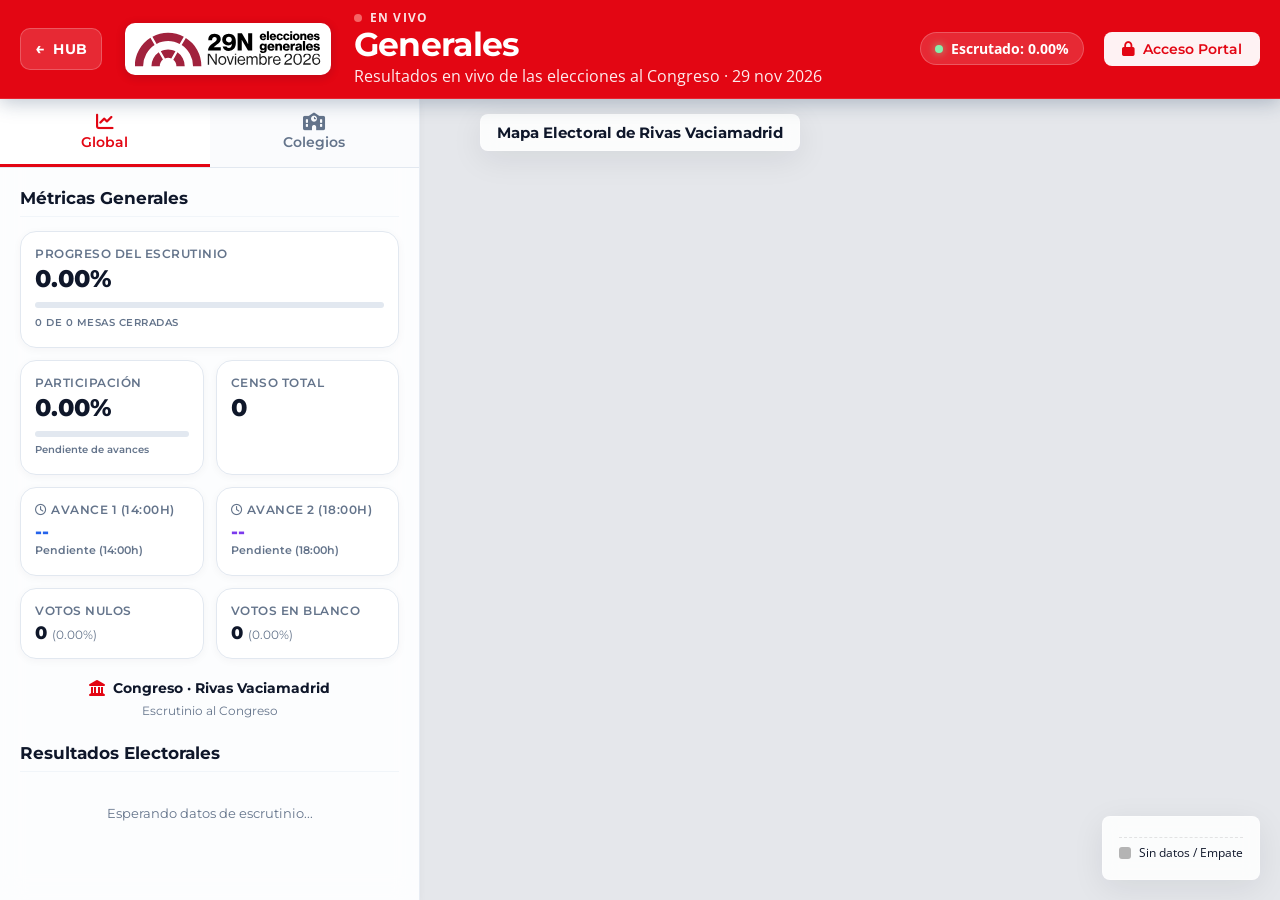
==== commit 8ba29c44: "Fix loading of __PARTIES_GEN__ catalog from RESULTADOS_JSON. Restore ensureLayerLoaded, resolve outF" ====
--- a/generales/index.html
+++ b/generales/index.html
@@ -1219,7 +1219,7 @@
     <script src="mesas_estructura_oficial.js?v=1.0.1"></script>
 
     <!-- Lógica de Control y Sincronización -->
-    <script src="app.js?v=1.5.1"></script>
+    <script src="app.js?v=1.5.2"></script>
 </body>
 
 </html>
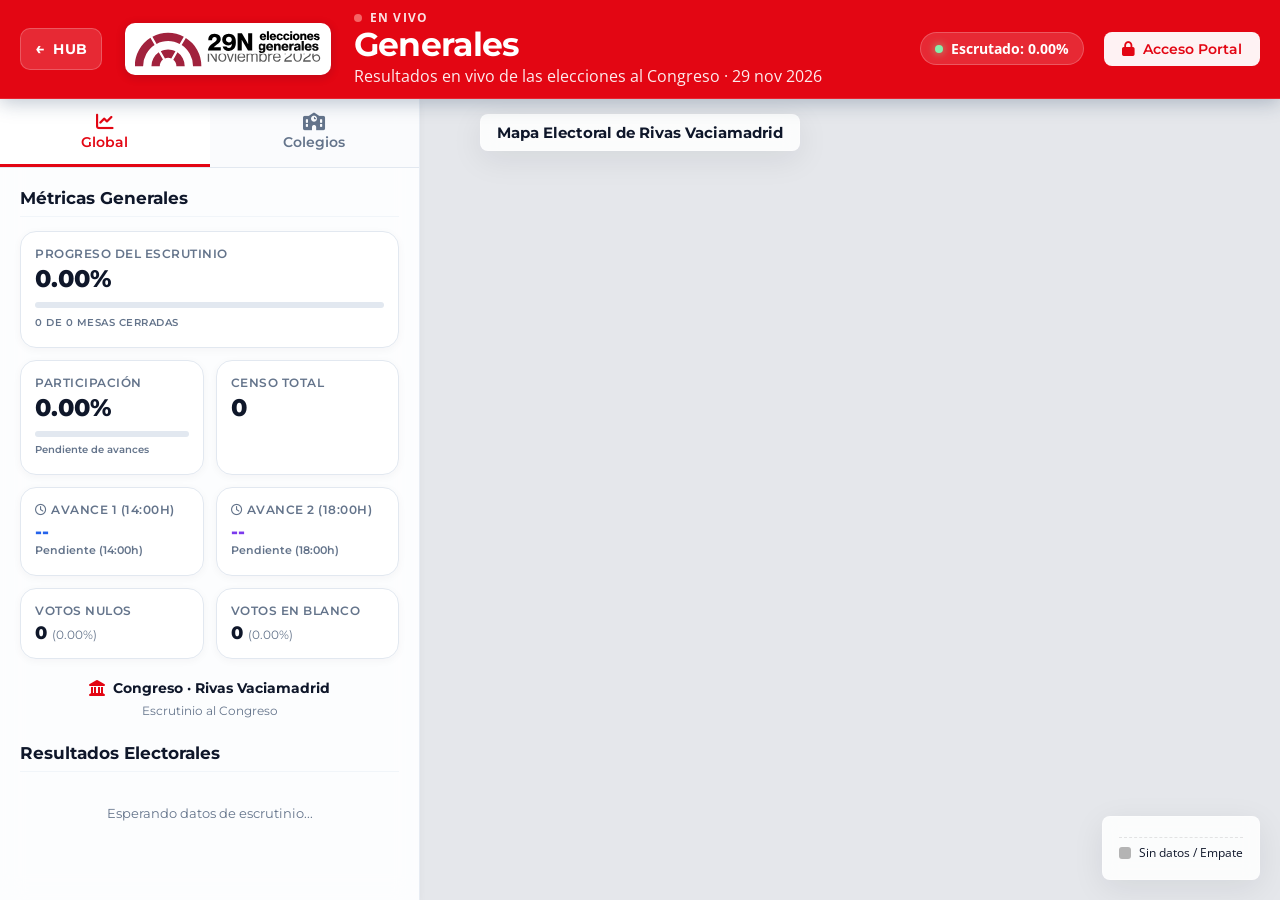
==== commit cf730913: "Reduce FeatureServer load from public/admin sync. Use a single REST query with bounded outFields, pa" ====
--- a/generales/index.html
+++ b/generales/index.html
@@ -1219,7 +1219,7 @@
     <script src="mesas_estructura_oficial.js?v=1.0.1"></script>
 
     <!-- Lógica de Control y Sincronización -->
-    <script src="app.js?v=1.5.2"></script>
+    <script src="app.js?v=1.6.2"></script>
 </body>
 
 </html>
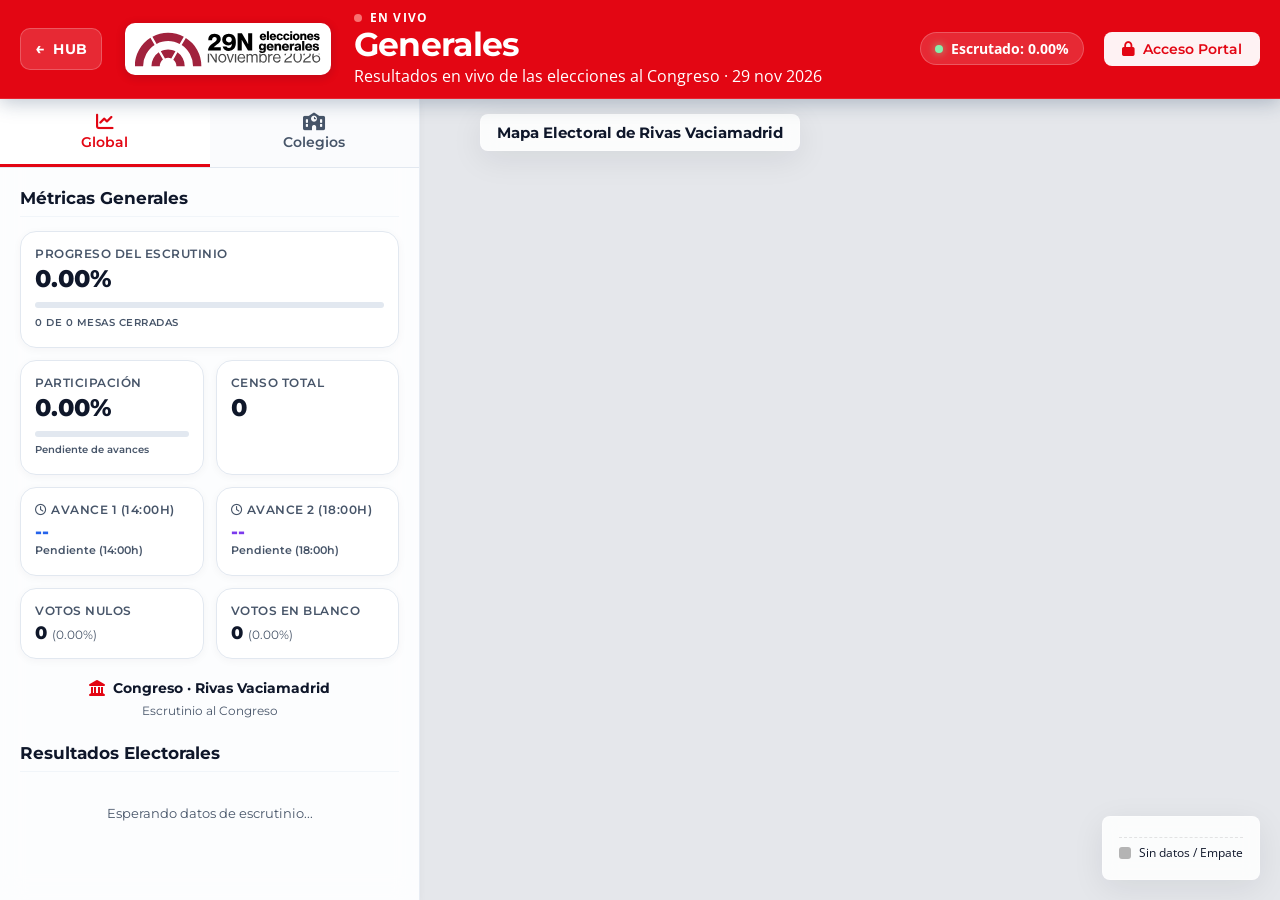
==== commit 121d9390: "Improve public dashboard performance without hurting map zoom. Compress college photos to JPEG, hard" ====
--- a/generales/index.html
+++ b/generales/index.html
@@ -1,1225 +1,1230 @@
-<!DOCTYPE html>
-<html lang="es">
-
-<head>
-    <meta charset="UTF-8">
-    <meta name="viewport" content="width=device-width, initial-scale=1.0">
-    <title>Elecciones Generales Rivas Vaciamadrid 2026</title>
-
-    <!-- SEO Meta Tags -->
-    <meta name="description"
-        content="Portal oficial para el escrutinio en tiempo real de las Elecciones Generales Rivas Vaciamadrid 2026, con visualización georeferenciada.">
-    <meta name="author" content="Oficina de Información Territorial de Rivas (OITR)">
-
-    <!-- Google Fonts & FontAwesome Icons -->
-    <link rel="preconnect" href="https://fonts.googleapis.com">
-    <link rel="preconnect" href="https://fonts.gstatic.com" crossorigin>
-    <link
-        href="https://fonts.googleapis.com/css2?family=Outfit:wght@300;400;500;600;700;800&family=Inter:wght@300;400;500;600;700&display=swap"
-        rel="stylesheet">
-    <link rel="stylesheet" href="https://cdnjs.cloudflare.com/ajax/libs/font-awesome/6.4.0/css/all.min.css">
-
-    <!-- ArcGIS API for JavaScript CSS -->
-    <link rel="stylesheet" href="https://js.arcgis.com/4.29/esri/themes/light/main.css">
-
-    <!-- Estilos del Proyecto -->
-    <link rel="stylesheet" href="styles.css?v=1.4.8">
-</head>
-
-<body>
-
-    <!-- CONTENEDOR PRINCIPAL DE LA APP -->
-    <div id="app-container">
-
-        <!-- CABECERA GLOBAL DE LA APLICACIÓN -->
-        <header class="main-header">
-            <div class="header-brand">
-                <a class="btn-back-hub" href="../hub/index.html" title="Volver al HUB" aria-label="Volver al HUB">
-                    <span class="btn-back-hub-arrow" aria-hidden="true">&#8592;</span>
-                    <span>HUB</span>
-                </a>
-                <img class="brand-proceso-logo" src="../Imagenes/logo_proceso.svg" alt="Elecciones Generales — logo oficial del proceso">
-                <div class="brand-title">
-                    <span class="brand-context"><span class="live-pulse" aria-hidden="true"></span> En vivo</span>
-                    <span class="brand-heading">Generales</span>
-                    <span class="brand-subtitle">Resultados en vivo de las elecciones al Congreso · 29 nov 2026</span>
-                </div>
-            </div>
-
-            <div class="header-status">
-                <!-- Porcentaje de escrutinio general -->
-                <div class="scrutiny-pill">
-                    <span class="scrutiny-dot"></span>
-                    <span>Escrutado: <span id="header-scrutiny-percent">0.00%</span></span>
-                </div>
-
-                <!-- Usuario logueado (si aplica) -->
-                <div id="logged-user-area" class="hidden">
-                    <span class="user-badge">
-                        <i class="fa-solid fa-user-shield" id="user-role-icon"></i>
-                        <span id="logged-username">Usuario</span>
-                    </span>
-                </div>
-
-                <!-- Botón de Acción Portal/Logout -->
-                <button id="btn-portal-action" class="btn-header btn-primary">
-                    <i class="fa-solid fa-lock"></i>
-                    <span>Acceso Portal</span>
-                </button>
-            </div>
-        </header>
-
-        <!-- ==========================================================================
-           VISTA 1: DASHBOARD PÚBLICO (MAPA Y ESTADÍSTICAS EN TIEMPO REAL)
-           ========================================================================== -->
-        <section id="public-dashboard-view" class="view-section">
-
-            <!-- Barra Lateral con Estadísticas y Colegios -->
-            <aside class="dashboard-sidebar">
-
-                <!-- Pestañas de la barra lateral -->
-                <div class="sidebar-tabs">
-                    <button class="tab-btn active" data-tab="general-stats-pane">
-                        <i class="fa-solid fa-chart-line"></i>
-                        <span>Global</span>
-                    </button>
-                    <button class="tab-btn" data-tab="colegios-list-pane">
-                        <i class="fa-solid fa-school"></i>
-                        <span>Colegios</span>
-                    </button>
-                </div>
-
-                <!-- PESTAÑA A: Estadísticas Globales del Municipio -->
-                <div class="tab-content">
-                    <div id="general-stats-pane" class="tab-pane active">
-                        <div class="card-title">Métricas Generales</div>
-
-                        <div class="stats-grid">
-                            <!-- Escrutinio -->
-                            <div class="stat-card full-width">
-                                <span class="stat-label">Progreso del Escrutinio</span>
-                                <div class="stat-value" id="global-scrutiny-val">0.00%</div>
-                                <div class="stat-progress-bar">
-                                    <div class="stat-progress-fill" id="global-scrutiny-bar" style="width: 0%;"></div>
-                                </div>
-                                <span class="stat-label" style="margin-top: 8px; font-size: 0.65rem;"
-                                    id="global-mesas-ratio">0 de 0 mesas cerradas</span>
-                            </div>
-
-                            <!-- Participación Total -->
-                            <div class="stat-card">
-                                <span class="stat-label">Participación</span>
-                                <div class="stat-value" id="global-participation-val">0.00%</div>
-                                <div class="stat-progress-bar">
-                                    <div class="stat-progress-fill" id="global-participation-bar"
-                                        style="width: 0%; background-color: #f59e0b;"></div>
-                                </div>
-                                <span class="stat-label" style="margin-top: 6px; font-size: 0.65rem; text-transform: none; letter-spacing: normal;"
-                                    id="global-participation-sub">Pendiente de avances</span>
-                            </div>
-
-                            <!-- Censo -->
-                            <div class="stat-card">
-                                <span class="stat-label">Censo Total</span>
-                                <div class="stat-value" id="global-census-val">0</div>
-                            </div>
-
-                            <!-- Avance 1 (14:00h) -->
-                            <div class="stat-card">
-                                <span class="stat-label"><i class="fa-regular fa-clock"></i> Avance 1 (14:00h)</span>
-                                <div class="stat-value" style="font-size: 1.15rem; color: #2563eb;"
-                                    id="global-part1-val">--</div>
-                                <div class="stat-label"
-                                    style="font-size: 0.68rem; text-transform: none; letter-spacing: normal; line-height: 1.3;"
-                                    id="global-part1-sub">Pendiente (14:00h)</div>
-                            </div>
-
-                            <!-- Avance 2 (18:00h) -->
-                            <div class="stat-card">
-                                <span class="stat-label"><i class="fa-regular fa-clock"></i> Avance 2 (18:00h)</span>
-                                <div class="stat-value" style="font-size: 1.15rem; color: #7c3aed;"
-                                    id="global-part2-val">--</div>
-                                <div class="stat-label"
-                                    style="font-size: 0.68rem; text-transform: none; letter-spacing: normal; line-height: 1.3;"
-                                    id="global-part2-sub">Pendiente (18:00h)</div>
-                            </div>
-
-                            <!-- Votos Nulos -->
-                            <div class="stat-card">
-                                <span class="stat-label">Votos Nulos</span>
-                                <div class="stat-value" style="font-size: 1.15rem;" id="global-nulos-val">0 <span
-                                        style="font-size: 0.75rem; font-weight: 400; color: var(--text-muted);">(0.00%)</span>
-                                </div>
-                            </div>
-
-                            <!-- Votos en Blanco -->
-                            <div class="stat-card">
-                                <span class="stat-label">Votos en Blanco</span>
-                                <div class="stat-value" style="font-size: 1.15rem;" id="global-blancos-val">0 <span
-                                        style="font-size: 0.75rem; font-weight: 400; color: var(--text-muted);">(0.00%)</span>
-                                </div>
-                            </div>
-                        </div>
-
-                        <!-- Cartela de ámbito -->
-                    <div class="stats-card ambito-info-card" style="margin-bottom: 12px;">
-                        <div class="stats-card-header" style="margin-bottom: 6px; display: flex; align-items: center; gap: 8px;">
-                            <i class="fa-solid fa-landmark" style="color: var(--ambito-accent);"></i>
-                            <span style="font-weight: 700; font-size: 0.9rem;">Congreso · Rivas Vaciamadrid</span>
-                        </div>
-                        <p style="font-size: 0.75rem; color: var(--text-muted); line-height: 1.35; margin: 0 0 8px;">
-                            Escrutinio al Congreso
-                        </p>
-                        <div id="dhondt-results-container"></div>
-                    </div>
-
-                        <!-- Lista de Partidos Ordenados por Votos -->
-                        <div class="card-title" style="margin-top: 24px;">Resultados Electorales</div>
-                        <div id="global-parties-container" class="party-results-list">
-                            <!-- Se rellena dinamicamente -->
-                            <div class="metrics-placeholder" style="color: var(--text-muted); font-size: 0.8rem; padding: 20px 0;">
-                                Esperando datos de escrutinio...</div>
-                        </div>
-                    </div>
-
-                    <!-- PESTAÑA B: Listado de Colegios Electorales -->
-                    <div id="colegios-list-pane" class="tab-pane">
-                        <div class="card-title">Centros de Votación</div>
-
-                        <!-- Buscador de Colegios -->
-                        <div class="search-box">
-                            <i class="fa-solid fa-magnifying-glass"></i>
-                            <input type="text" id="colegio-search" placeholder="Buscar por colegio... ej. Las cigüeñas" autocomplete="off">
-                        </div>
-
-                        <!-- Listado -->
-                        <div id="colegios-list-container" class="colegios-list">
-                            <!-- Se rellena dinámicamente -->
-                        </div>
-                    </div>
-                </div>
-            </aside>
-
-            <!-- Contenedor del Visor Cartográfico de ArcGIS -->
-            <div class="dashboard-map-container">
-                <div class="map-overlay-title">
-                    <h3 id="map-current-title">Mapa Electoral de Rivas Vaciamadrid</h3>
-                </div>
-
-                <!-- Mapa Div -->
-                <div id="mapViewDiv"></div>
-
-                <!-- Leyenda de colores del mapa -->
-                <div id="mapLegend" class="map-legend">
-                    <div id="legend-items-container">
-                        <!-- Rellenado dinámicamente con los 3 primeros partidos -->
-                    </div>
-                    <div class="legend-item"
-                        style="margin-top: 8px; border-top: 1px dashed rgba(0,0,0,0.1); padding-top: 6px;">
-                        <div class="legend-color" style="background-color: #b4b4b4;"></div>
-                        <span>Sin datos / Empate</span>
-                    </div>
-                </div>
-            </div>
-        </section>
-
-        <!-- ==========================================================================
-           VISTA 2: FORMULARIO DE LOGIN (SIMULADO DE ARCGIS ENTERPRISE PORTAL)
-           ========================================================================== -->
-        <!-- ==========================================================================
-           VISTA 2: FORMULARIO DE LOGIN (PORTAL ARCGIS ENTERPRISE)
-           ========================================================================== -->
-        <section id="login-view" class="view-section login-view hidden">
-            <div class="login-card">
-                <img src="../Imagenes/logo_proceso.svg" alt="Elecciones Generales — logo oficial del proceso" class="login-logo login-logo-proceso">
-                <div class="login-title">Portal electoral · Generales</div>
-                <div class="login-subtitle">Introduce tus credenciales para acceder a la aplicación electoral</div>
-
-                <!-- Mensaje de error -->
-                <div id="login-error-msg" class="login-error hidden">
-                    <i class="fa-solid fa-circle-exclamation"></i>
-                    <span id="login-error-text">Error al autenticar.</span>
-                </div>
-
-                <form id="form-login-direct" style="width: 100%; display: flex; flex-direction: column; gap: 14px;">
-                    <div class="form-group" style="text-align: left;">
-                        <label for="login-username"
-                            style="color: rgba(255,255,255,0.9); font-weight: 600; font-size: 0.85rem; margin-bottom: 6px; display: block;">Nombre
-                            de usuario</label>
-                        <input type="text" id="login-username" class="portal-input"
-                            placeholder="Ej: AdminEleccionesGenPrueba" required style="width: 100%; text-align: left;">
-                    </div>
-
-                    <div class="form-group" style="text-align: left;">
-                        <label for="login-password"
-                            style="color: rgba(255,255,255,0.9); font-weight: 600; font-size: 0.85rem; margin-bottom: 6px; display: block;">Contraseña</label>
-                        <div class="password-wrapper">
-                            <input type="password" id="login-password" class="portal-input"
-                                placeholder="Introduce tu contraseña"
-                                style="width: 100%; text-align: left; padding-right: 42px;">
-                            <i class="fa-solid fa-eye toggle-password-btn"
-                                style="position: absolute; right: 14px; top: 50%; transform: translateY(-50%); cursor: pointer; color: rgba(255,255,255,0.7); z-index: 10;"></i>
-                        </div>
-                    </div>
-
-                    <button type="submit" id="btn-login-submit" class="btn-header btn-primary btn-login"
-                        style="justify-content: center; padding: 14px; font-size: 1rem; margin-top: 6px;">
-                        <i class="fa-solid fa-right-to-bracket"></i> Iniciar Sesión
-                    </button>
-
-                    <button type="button" id="btn-login-arcgis" class="btn-header btn-secondary"
-                        style="justify-content: center; padding: 10px; font-size: 0.82rem; background: rgba(255,255,255,0.1); border: 1px solid rgba(255,255,255,0.2); color: #fff;">
-                        <i class="fa-solid fa-shield-halved"></i> Conectar vía Diálogo Oficial ArcGIS
-                    </button>
-
-                    <button type="button" id="btn-login-cancel" class="btn-header btn-secondary"
-                        style="width:100%; justify-content: center; background: transparent; border: none; color: rgba(255,255,255,0.6); margin-top: 2px;">
-                        Volver al Visor Público
-                    </button>
-                </form>
-            </div>
-        </section>
-
-        <!-- ==========================================================================
-           VISTA 3: PORTAL DE COLEGIO ELECTORAL (ESCRUTINIO DE MESAS)
-           ========================================================================== -->
-        <section id="colegio-portal-view" class="view-section colegio-portal-view hidden">
-            <div class="portal-container">
-
-                <!-- Bienvenida de Colegio -->
-                <div class="portal-welcome">
-                    <div class="welcome-info">
-                        <h2 id="portal-colegio-name">C.E.I.P. JARAMA</h2>
-                        <p id="portal-colegio-address">Avenida de Covibar, 1, Rivas Vaciamadrid</p>
-                    </div>
-                    <button id="btn-portal-logout" class="btn-header btn-secondary">
-                        <i class="fa-solid fa-map"></i> Volver al visor público
-                    </button>
-                </div>
-
-                <!-- Consulta de censo (Mi Colegio) -->
-                <div class="portal-card censo-search-widget">
-                    <div class="card-title" style="display: flex; align-items: center; gap: 8px;">
-                        <i class="fa-solid fa-id-card"></i> Mi Colegio
-                    </div>
-                    <p class="text-secondary" style="font-size: 0.8rem; margin-bottom: 14px;">
-                        Introduce el DNI o NIE del elector para consultar colegio, sección y mesa.
-                    </p>
-                    <div style="display: flex; gap: 8px; margin-bottom: 14px;">
-                        <div class="search-box" style="flex: 1; margin-bottom: 0;">
-                            <i class="fa-solid fa-id-card"></i>
-                            <input type="text" class="dni-search-input" placeholder="Ej. 12345678A..."
-                                style="text-transform: uppercase;" autocomplete="off">
-                        </div>
-                        <button type="button" class="btn-header btn-primary btn-dni-search-action"
-                            style="padding: 0 16px; font-size: 0.85rem; border-radius: 6px; flex-shrink: 0;"
-                            onclick="window.runCensoSearch && window.runCensoSearch(this); return false;">
-                            <i class="fa-solid fa-magnifying-glass"></i> Buscar
-                        </button>
-                    </div>
-                    <div class="dni-search-status"
-                        style="text-align: center; padding: 10px 12px; font-size: 0.82rem; color: var(--text-muted); background: #f8fafc; border: 1px dashed #cbd5e1; border-radius: 8px; margin-bottom: 10px;">
-                        Estado: esperando búsqueda.
-                    </div>
-                    <div class="dni-search-result-container">
-                        <div style="text-align: center; color: var(--text-muted); font-size: 0.8rem; padding: 20px 10px;">
-                            <i class="fa-solid fa-address-card"
-                                style="font-size: 2rem; margin-bottom: 10px; display: block; opacity: 0.35;"></i>
-                            Escribe el DNI/NIE y pulsa Buscar.
-                        </div>
-                    </div>
-                </div>
-
-                <!-- PASO 1: SELECCIONAR MESA ELECTORAL -->
-                <div id="portal-step-select-mesa" class="portal-card">
-                    <div class="step-title">
-                        <div class="step-num">1</div>
-                        <span>Selecciona una Mesa Electoral para el recuento</span>
-                    </div>
-                    <p class="text-secondary" style="font-size: 0.85rem; margin-bottom: 16px;">
-                        Selecciona tu mesa para comenzar o continuar con la transmisión de datos. El color de cada
-                        tarjeta indica su estado: verde (abierta), morado (en recuento), azul/ámbar (avances de
-                        participación enviados) y rojo (mesa cerrada definitivamente).
-                    </p>
-
-                    <div id="portal-mesas-selection-grid" class="mesa-selector-grid">
-                        <!-- Rellenado dinámicamente con mesas del colegio -->
-                    </div>
-                </div>
-
-                <!-- FORMULARIO PRINCIPAL DE GESTIÓN DE MESA (Oculto hasta elegir mesa) -->
-                <div id="portal-escrutinio-container" class="hidden">
-
-                    <!-- Ficha de la Mesa Seleccionada -->
-                    <div class="portal-card"
-                        style="background-color: rgba(227, 6, 19, 0.03); border-color: rgba(227, 6, 19, 0.2); margin-bottom: 16px;">
-                        <div
-                            style="display: flex; align-items: center; justify-content: space-between; flex-wrap: wrap; gap: 10px;">
-                            <div>
-                                <span
-                                    style="font-weight: 700; text-transform: uppercase; font-size: 0.75rem; color: var(--primary-color); display: block; letter-spacing: 0.5px;">Mesa
-                                    Seleccionada</span>
-                                <h3 style="font-size: 1.5rem; font-family: var(--font-heading); color: var(--text-primary);"
-                                    id="portal-active-mesa-title">Mesa 006A</h3>
-                            </div>
-                            <div style="text-align: right;">
-                                <span class="badge badge-warning" id="portal-active-mesa-census"
-                                    style="font-size: 0.85rem; padding: 6px 12px;">Censo: 800 electores</span>
-                            </div>
-                            <button id="btn-change-mesa" class="btn-header btn-secondary"
-                                style="font-size: 0.8rem; padding: 6px 14px;">
-                                <i class="fa-solid fa-rotate-left"></i> Cambiar de Mesa
-                            </button>
-                        </div>
-                    </div>
-
-                    <!-- SELECTOR DE LAS 3 FASES / BOTONES DE LA JORNADA -->
-                    <div class="portal-phase-selector-bar">
-                        <button type="button" class="portal-phase-btn active" id="btn-phase-part1" data-phase="part1">
-                            <div class="phase-btn-icon"><i class="fa-solid fa-clock"></i></div>
-                            <div class="phase-btn-text">
-                                <span class="phase-title">1º Avance (14:00h)</span>
-                                <span class="phase-status" id="phase-status-part1">Pendiente</span>
-                            </div>
-                        </button>
-                        <button type="button" class="portal-phase-btn" id="btn-phase-part2" data-phase="part2">
-                            <div class="phase-btn-icon"><i class="fa-solid fa-clock"></i></div>
-                            <div class="phase-btn-text">
-                                <span class="phase-title">2º Avance (18:00h)</span>
-                                <span class="phase-status" id="phase-status-part2">Pendiente</span>
-                            </div>
-                        </button>
-                        <button type="button" class="portal-phase-btn" id="btn-phase-escrutinio"
-                            data-phase="escrutinio">
-                            <div class="phase-btn-icon"><i class="fa-solid fa-check-to-slot"></i></div>
-                            <div class="phase-btn-text">
-                                <span class="phase-title">Escrutinio (20:00h)</span>
-                                <span class="phase-status" id="phase-status-escrutinio">Pendiente</span>
-                            </div>
-                        </button>
-                    </div>
-
-                    <!-- ========================================================
-                         FASE 1: FORMULARIO DEL 1º AVANCE (14:00h)
-                         ======================================================== -->
-                    <div id="portal-pane-part1" class="portal-phase-pane active">
-                        <div class="portal-card">
-                            <div class="step-title">
-                                <div class="step-num"><i class="fa-solid fa-1"></i></div>
-                                <span>1º Avance de Participación (14:00h)</span>
-                            </div>
-                            <p class="text-secondary"
-                                style="font-size: 0.85rem; margin-bottom: 20px; line-height: 1.5;">
-                                Introduce el número total de personas censadas en esta mesa que han acudido a votar
-                                hasta las 14:00 horas (consultando la lista de votantes de la mesa). En esta fase
-                                <strong>no se cuentan votos de partidos</strong>.
-                            </p>
-
-                            <!-- Estado previo si ya fue transmitido -->
-                            <div id="part1-previous-info" class="advance-info-banner hidden">
-                                <i class="fa-solid fa-circle-check" style="color: #0284c7; font-size: 1.2rem;"></i>
-                                <div>
-                                    <strong style="color: #0369a1; display: block;">Avance 1 transmitido
-                                        previamente</strong>
-                                    <span id="part1-previous-details"
-                                        style="font-size: 0.8rem; color: #075985;">--</span>
-                                </div>
-                            </div>
-
-                            <div class="advance-entry-box">
-                                <label for="input-part1-voters"
-                                    style="font-weight: 700; font-size: 1rem; color: var(--text-primary); display: block; margin-bottom: 8px;">
-                                    Total de personas que han votado hasta las 14:00h:
-                                </label>
-                                <div
-                                    style="display: flex; gap: 12px; align-items: center; justify-content: center; flex-wrap: wrap;">
-                                    <input type="number" inputmode="numeric" id="input-part1-voters"
-                                        class="portal-input advance-large-input" min="0" step="1" required>
-                                    <div class="advance-metric-badge" id="part1-live-percent-badge">
-                                        <span class="pct-val" id="part1-live-percent-val">0.00%</span>
-                                        <span class="pct-sub" id="part1-live-ratio-sub">0 de 0 electores</span>
-                                    </div>
-                                </div>
-                            </div>
-
-                            <div style="display: flex; justify-content: center; margin-top: 24px;">
-                                <button type="button" id="btn-submit-part1" class="btn-header btn-submit-transmit"
-                                    style="background: linear-gradient(135deg, #e30613 0%, #b8050e 100%); color: #ffffff; border: none; padding: 14px 28px; font-size: 1rem; border-radius: 8px; font-weight: 700; cursor: pointer;">
-                                    <i class="fa-solid fa-paper-plane"></i> Transmitir 1º Avance de Participación
-                                </button>
-                            </div>
-                        </div>
-                    </div>
-
-                    <!-- ========================================================
-                         FASE 2: FORMULARIO DEL 2º AVANCE (18:00h)
-                         ======================================================== -->
-                    <div id="portal-pane-part2" class="portal-phase-pane hidden">
-                        <div class="portal-card">
-                            <div class="step-title">
-                                <div class="step-num"><i class="fa-solid fa-2"></i></div>
-                                <span>2º Avance de Participación (18:00h)</span>
-                            </div>
-                            <p class="text-secondary"
-                                style="font-size: 0.85rem; margin-bottom: 20px; line-height: 1.5;">
-                                Introduce el número total acumulado de personas que han acudido a votar hasta las 18:00
-                                horas. En esta fase <strong>no se cuentan votos de partidos</strong>.
-                            </p>
-
-                            <!-- Referencia del 1º Avance -->
-                            <div id="part2-reference-banner" class="advance-info-banner"
-                                style="background-color: #f0f9ff; border-color: #bae6fd;">
-                                <i class="fa-solid fa-info-circle" style="color: #0284c7; font-size: 1.2rem;"></i>
-                                <div>
-                                    <strong style="color: #0369a1; display: block;">Dato de referencia (1º Avance -
-                                        14:00h):</strong>
-                                    <span id="part2-p1-ref-text" style="font-size: 0.8rem; color: #075985;">No
-                                        transmitido aún</span>
-                                </div>
-                            </div>
-
-                            <!-- Estado previo si ya fue transmitido -->
-                            <div id="part2-previous-info" class="advance-info-banner hidden" style="margin-top: 10px;">
-                                <i class="fa-solid fa-circle-check" style="color: #d97706; font-size: 1.2rem;"></i>
-                                <div>
-                                    <strong style="color: #b45309; display: block;">Avance 2 transmitido
-                                        previamente</strong>
-                                    <span id="part2-previous-details"
-                                        style="font-size: 0.8rem; color: #92400e;">--</span>
-                                </div>
-                            </div>
-
-                            <div class="advance-entry-box">
-                                <label for="input-part2-voters"
-                                    style="font-weight: 700; font-size: 1rem; color: var(--text-primary); display: block; margin-bottom: 8px;">
-                                    Total de personas que han votado hasta las 18:00h (acumulado):
-                                </label>
-                                <div
-                                    style="display: flex; gap: 12px; align-items: center; justify-content: center; flex-wrap: wrap;">
-                                    <input type="number" inputmode="numeric" id="input-part2-voters"
-                                        class="portal-input advance-large-input" min="0" step="1" required>
-                                    <div class="advance-metric-badge advance-part2" id="part2-live-percent-badge">
-                                        <span class="pct-val" id="part2-live-percent-val">0.00%</span>
-                                        <span class="pct-sub" id="part2-live-ratio-sub">0 de 0 electores</span>
-                                    </div>
-                                </div>
-                            </div>
-
-                            <div style="display: flex; justify-content: center; margin-top: 24px;">
-                                <button type="button" id="btn-submit-part2" class="btn-header btn-submit-transmit"
-                                    style="background: linear-gradient(135deg, #e30613 0%, #b8050e 100%); color: #ffffff; border: none; padding: 14px 28px; font-size: 1rem; border-radius: 8px; font-weight: 700; cursor: pointer;">
-                                    <i class="fa-solid fa-paper-plane"></i> Transmitir 2º Avance de Participación
-                                </button>
-                            </div>
-                        </div>
-                    </div>
-
-                    <!-- ========================================================
-                         FASE 3: FORMULARIO DE ESCRUTINIO FINAL (20:00h)
-                         ======================================================== -->
-                    <div id="portal-pane-escrutinio" class="portal-phase-pane hidden">
-
-                        <!-- PASO 1: MIEMBROS DE LA MESA -->
-                        <div class="portal-card">
-                            <div class="step-title">
-                                <div class="step-num"><i class="fa-solid fa-users"></i></div>
-                                <span>1. Miembros de la Mesa Electoral</span>
-                            </div>
-                            <p class="text-secondary" style="font-size: 0.85rem; margin-bottom: 14px;">
-                                Identifica a los componentes que han constituido la mesa electoral para el acta de
-                                escrutinio.
-                            </p>
-                            <div style="display: flex; flex-direction: column; gap: 16px;">
-                                <div class="form-group">
-                                    <label for="input-member-president"
-                                        style="color: var(--text-primary); font-weight: 700; display: block; margin-bottom: 6px;">Presidente/a
-                                        de la Mesa</label>
-                                    <input type="text" id="input-member-president" class="portal-input"
-                                        placeholder="Nombre y apellidos del Presidente/a" required>
-                                </div>
-                                <div class="form-group">
-                                    <label for="input-member-vocal1"
-                                        style="color: var(--text-primary); font-weight: 700; display: block; margin-bottom: 6px;">Primer
-                                        Vocal</label>
-                                    <input type="text" id="input-member-vocal1" class="portal-input"
-                                        placeholder="Nombre y apellidos del Primer Vocal" required>
-                                </div>
-                                <div class="form-group">
-                                    <label for="input-member-vocal2"
-                                        style="color: var(--text-primary); font-weight: 700; display: block; margin-bottom: 6px;">Segundo
-                                        Vocal</label>
-                                    <input type="text" id="input-member-vocal2" class="portal-input"
-                                        placeholder="Nombre y apellidos del Segundo Vocal" required>
-                                </div>
-                            </div>
-                        </div>
-
-                        <!-- PASO 2: INTRODUCIR VOTOS -->
-                        <div class="portal-card">
-                            <div class="step-title">
-                                <div class="step-num"><i class="fa-solid fa-square-poll-vertical"></i></div>
-                                <span>2. Introducción de Votos del Escrutinio</span>
-                            </div>
-
-                            <!-- Tarjeta de Referencia de Avances Anteriores -->
-                            <div id="portal-previous-advances-banner" class="hidden"></div>
-
-                            <div id="portal-votes-fields-container" class="votos-entry-grid">
-                                <!-- Los inputs de los partidos se generan dinámicamente desde JS -->
-                            </div>
-
-                            <!-- Resumen y validación en vivo -->
-                            <div class="vote-summary-card">
-                                <div class="vote-summary-total">
-                                    Total Votos Contabilizados: <span id="portal-votes-sum">0</span>
-                                </div>
-                                <div id="portal-votes-validation" class="vote-validation-badge badge-success">
-                                    <i class="fa-solid fa-circle-check"></i>
-                                    <span>Votos válidos</span>
-                                </div>
-                            </div>
-                        </div>
-
-                        <!-- PASO 3: CERRAR MESA Y TRANSMITIR -->
-                        <div class="portal-card" style="margin-bottom: 80px;">
-                            <div class="step-title">
-                                <div class="step-num"><i class="fa-solid fa-lock"></i></div>
-                                <span>3. Cierre Definitivo de Mesa</span>
-                            </div>
-                            <p class="text-secondary" style="font-size: 0.85rem; margin-bottom: 16px;">
-                                Una vez verificado el recuento con las papeletas de la urna, pulsa el botón para cerrar
-                                la mesa y transmitir los resultados definitivos al sistema central.
-                            </p>
-                            <div style="display: flex; justify-content: center;">
-                                <button type="button" id="btn-submit-mesa"
-                                    class="btn-header btn-submit-transmit btn-close-mesa"
-                                    style="background: linear-gradient(135deg, #e30613 0%, #b8050e 100%); color: #ffffff; border: none; padding: 16px 32px; font-size: 1.05rem; border-radius: 8px; font-weight: 700; cursor: pointer;">
-                                    <i class="fa-solid fa-lock"></i> Cerrar Mesa y Transmitir Escrutinio
-                                </button>
-                            </div>
-                        </div>
-
-                    </div>
-
-                </div>
-            </div>
-        </section>
-
-        <!-- ==========================================================================
-           VISTA 4: PORTAL DE ADMINISTRACIÓN GENERAL
-           ========================================================================== -->
-        <section id="admin-portal-view" class="view-section admin-portal-view hidden">
-            <div class="portal-container" style="max-width: 1200px;">
-
-                <!-- Cabecera del Panel de Control de Administración -->
-                <div class="portal-welcome">
-                    <div class="welcome-info">
-                        <h2>Administración General de Elecciones</h2>
-                        <p>Control del estado del escrutinio y mantenimiento de mesas.</p>
-                    </div>
-                    <div style="display: flex; gap: 10px; flex-wrap: wrap;">
-                        <button id="btn-export-csv" class="btn-header btn-secondary" title="Exportar datos a CSV">
-                            <i class="fa-solid fa-file-csv" style="color: #10b981;"></i> Exportar CSV
-                        </button>
-                        <button id="btn-export-pdf" class="btn-header btn-secondary" title="Imprimir Informe a PDF">
-                            <i class="fa-solid fa-file-pdf" style="color: #ef4444;"></i> Imprimir PDF
-                        </button>
-                        <button id="btn-admin-manage-parties" class="btn-header btn-secondary"
-                            style="background-color: #8b5cf6; color: #fff; border: none;"
-                            title="Gestionar Fuerzas Políticas">
-                            <i class="fa-solid fa-flag"></i> Fuerzas Políticas
-                        </button>
-                        <button id="btn-admin-add-mesa" class="btn-header btn-primary">
-                            <i class="fa-solid fa-plus"></i> Añadir Mesa
-                        </button>
-                        <button id="btn-admin-logout" class="btn-header btn-secondary">
-                            <i class="fa-solid fa-map"></i> Volver al visor público
-                        </button>
-                    </div>
-                </div>
-
-                <!-- Consulta de censo a ancho completo (más usable en escritorio) -->
-                <div class="portal-card censo-search-widget censo-search-widget--admin">
-                    <div class="card-title" style="display: flex; align-items: center; gap: 8px;">
-                        <i class="fa-solid fa-id-card"></i> Mi Colegio
-                    </div>
-                    <p class="text-secondary" style="font-size: 0.9rem; margin-bottom: 14px;">
-                        Introduce el DNI o NIE del elector para consultar colegio, sección y mesa.
-                    </p>
-                    <div class="censo-search-row">
-                        <div class="search-box" style="flex: 1; margin-bottom: 0;">
-                            <i class="fa-solid fa-id-card"></i>
-                            <input type="text" class="dni-search-input" placeholder="Ej. 12345678A..."
-                                style="text-transform: uppercase;" autocomplete="off">
-                        </div>
-                        <button type="button" class="btn-header btn-primary btn-dni-search-action"
-                            onclick="window.runCensoSearch && window.runCensoSearch(this); return false;">
-                            <i class="fa-solid fa-magnifying-glass"></i> Buscar
-                        </button>
-                    </div>
-                    <div class="dni-search-status"
-                        style="text-align: center; padding: 10px 12px; font-size: 0.85rem; color: var(--text-muted); background: #f8fafc; border: 1px dashed #cbd5e1; border-radius: 8px; margin: 12px 0;">
-                        Estado: esperando búsqueda.
-                    </div>
-                    <div class="dni-search-result-container">
-                        <div style="text-align: center; color: var(--text-muted); font-size: 0.85rem; padding: 18px 10px;">
-                            <i class="fa-solid fa-address-card"
-                                style="font-size: 1.75rem; margin-bottom: 8px; display: block; opacity: 0.35;"></i>
-                            Escribe el DNI/NIE y pulsa Buscar.
-                        </div>
-                    </div>
-                </div>
-
-                <!-- Grid de Administración -->
-                <div class="admin-dashboard-grid">
-
-                    <!-- LADO IZQUIERDO: Control por Colegios y Mesas -->
-                    <div>
-                        <!-- Resumen y Mapeo de Colegios -->
-                        <div class="card-title">Resumen de Escrutinio por Colegio</div>
-                        <div id="admin-colegios-summary-container">
-                            <!-- Se rellena dinámicamente con tarjetas de colegios -->
-                        </div>
-
-                        <!-- Listado Completo de Mesas -->
-                        <div class="portal-card" style="margin-top: 24px;">
-                            <div class="card-title" style="border: none; margin-bottom: 10px;">Listado General de Mesas
-                            </div>
-                            <div class="admin-mesas-filters">
-                                <div class="admin-mesas-filter-field">
-                                    <label for="admin-filter-colegio">Colegio</label>
-                                    <select id="admin-filter-colegio" class="portal-input">
-                                        <option value="">Todos los colegios</option>
-                                    </select>
-                                </div>
-                                <div class="admin-mesas-filter-field">
-                                    <label for="admin-filter-estado">Estado</label>
-                                    <select id="admin-filter-estado" class="portal-input">
-                                        <option value="">Todos los estados</option>
-                                        <option value="Abierta">Abierta</option>
-                                        <option value="Part1_Enviada">Part. 1 Enviada</option>
-                                        <option value="Part2_Enviada">Part. 2 Enviada</option>
-                                        <option value="Cerrada">Cerrada</option>
-                                        <option value="__editing__">En edición</option>
-                                    </select>
-                                </div>
-                                <div class="admin-mesas-filter-actions">
-                                    <button type="button" id="admin-filter-clear" class="btn-header btn-secondary" title="Borrar filtros">
-                                        <i class="fa-solid fa-filter-circle-xmark"></i> Borrar filtros
-                                    </button>
-                                </div>
-                            </div>
-                            <div style="overflow-x: auto;">
-                                <table class="admin-table">
-                                    <thead>
-                                        <tr>
-                                            <th>Código</th>
-                                            <th>Colegio Electoral</th>
-                                            <th>Sección</th>
-                                            <th>Mesa</th>
-                                            <th>Apellidos</th>
-                                            <th>Censo</th>
-                                            <th>Estado</th>
-                                            <th style="text-align: right;">Acciones</th>
-                                        </tr>
-                                    </thead>
-                                    <tbody id="admin-mesas-table-body">
-                                        <!-- Rellenado dinámicamente -->
-                                    </tbody>
-                                </table>
-                            </div>
-                        </div>
-                    </div>
-
-                    <!-- LADO DERECHO: Métricas Rápidas y Herramientas -->
-                    <div>
-                        <div class="portal-card">
-                            <div class="card-title">Estado de la Elección</div>
-                            <div class="stats-grid" style="grid-template-columns: 1fr; gap: 16px;">
-                                <div class="stat-card">
-                                    <span class="stat-label">Mesas Escrutadas</span>
-                                    <div class="stat-value" id="admin-metric-mesas-percent">0.00%</div>
-                                    <span class="stat-label" style="margin-top: 4px; font-size: 0.65rem;"
-                                        id="admin-metric-mesas-ratio">0 de 0 mesas</span>
-                                </div>
-                                <div class="stat-card">
-                                    <span class="stat-label">Votos Totales Válidos</span>
-                                    <div class="stat-value" id="admin-metric-votos-total">0</div>
-                                </div>
-                                <div class="stat-card">
-                                    <span class="stat-label">Participación Total</span>
-                                    <div class="stat-value" id="admin-metric-participation">0.00%</div>
-                                    <span class="stat-label" style="margin-top: 4px; font-size: 0.65rem;"
-                                        id="admin-metric-participation-sub">Pendiente de avances</span>
-                                </div>
-                            </div>
-                        </div>
-
-                        <!-- Herramientas de Base de Datos de Prueba -->
-                        <div class="portal-card"
-                            style="border-color: rgba(245, 158, 11, 0.3); background-color: rgba(245, 158, 11, 0.02);">
-                            <div class="card-title"
-                                style="color: #d97706; display: flex; align-items: center; gap: 6px; border-bottom: none; padding-bottom: 0; margin-bottom: 6px;">
-                                <i class="fa-solid fa-flask"></i> Entorno de Pruebas
-                            </div>
-                            <p class="text-secondary" style="font-size: 0.75rem; margin-bottom: 14px;">
-                                Acciones rápidas para simular datos y reiniciar el escrutinio.
-                            </p>
-                            <div style="display: flex; flex-direction: column; gap: 8px;">
-                                <button id="btn-admin-create-official-mesas" class="btn-header btn-secondary"
-                                    style="justify-content: center; background-color: #0369a1; color: #fff; border: none; padding: 10px;">
-                                    <i class="fa-solid fa-table"></i> Crear mesas oficiales
-                                </button>
-                                <button id="btn-admin-demo-fill" class="btn-header btn-secondary"
-                                    style="justify-content: center; background-color: #d97706; color: #fff; border: none; padding: 10px;">
-                                    <i class="fa-solid fa-wand-magic-sparkles"></i> Simular Todo el Municipio
-                                </button>
-                                <button id="btn-admin-delete-demo-mesas" class="btn-header btn-secondary"
-                                    style="justify-content: center; background-color: #ef4444; color: #fff; border: none; padding: 10px;">
-                                    <i class="fa-solid fa-table-list"></i> Eliminar Todas las Mesas Generadas
-                                </button>
-                                <button id="btn-admin-reset-db" class="btn-header btn-secondary"
-                                    style="justify-content: center; color: var(--text-muted); padding: 8px;">
-                                    <i class="fa-solid fa-trash-can"></i> Reiniciar Escrutinio a Cero
-                                </button>
-                            </div>
-                        </div>
-                    </div>
-
-                </div>
-
-            </div>
-        </section>
-
-    </div> <!-- FIN DEL APP-CONTAINER -->
-
-
-    <!-- ==========================================================================
-       VENTANAS MODALES (POPUP WINDOWS)
-       ========================================================================== -->
-
-    <!-- MODAL A: FICHA DE COLEGIO ELECTORAL (DASHBOARD PÚBLICO) -->
-    <div id="modal-colegio-detail" class="modal-container hidden">
-        <div class="modal-card large">
-            <div class="modal-header">
-                <h3 id="modal-colegio-name-title">C.E.I.P. JARAMA</h3>
-                <button class="modal-close" id="btn-close-colegio-modal">&times;</button>
-            </div>
-            <div class="modal-body" style="padding: 0;">
-                <div style="display: grid; grid-template-columns: 3fr 4fr; min-height: 400px;">
-                    <!-- Imagen del colegio -->
-                    <div id="modal-colegio-img-div"
-                        style="background-size: cover; background-position: center; min-height: 250px;"></div>
-
-                    <!-- Detalles y votos del colegio -->
-                    <div style="padding: 24px; overflow-y: auto;">
-                        <!-- Dirección y Ruta -->
-                        <div
-                            style="display: flex; align-items: flex-start; justify-content: space-between; gap: 10px; margin-bottom: 16px;">
-                            <div>
-                                <span
-                                    style="font-size: 0.72rem; text-transform: uppercase; color: var(--text-muted); font-weight: 700; display: block;">Dirección</span>
-                                <span id="modal-colegio-address-text"
-                                    style="font-size: 0.85rem; font-weight: 500;">Calle de Rivas s/n</span>
-                            </div>
-                            <a href="#" id="modal-colegio-route-btn" target="_blank" class="btn-header btn-secondary"
-                                style="font-size: 0.75rem; padding: 6px 12px; flex-shrink:0;">
-                                <i class="fa-solid fa-route" style="color: var(--primary-color);"></i> Cómo llegar
-                            </a>
-                        </div>
-
-                        <!-- Secciones Censales -->
-                        <div style="margin-bottom: 16px;">
-                            <span
-                                style="font-size: 0.72rem; text-transform: uppercase; color: var(--text-muted); font-weight: 700; display: block;">Secciones
-                                Censales</span>
-                            <span id="modal-colegio-sections-list" style="font-size: 0.85rem; font-weight: 700;">006,
-                                018</span>
-                        </div>
-
-                        <!-- Progreso y censo -->
-                        <div style="display: grid; grid-template-columns: 1fr 1fr; gap: 12px; margin-bottom: 20px;">
-                            <div class="stat-card" style="padding: 8px 12px;">
-                                <span class="stat-label">Censo</span>
-                                <span class="stat-value" style="font-size: 1.15rem;"
-                                    id="modal-colegio-census-val">0</span>
-                            </div>
-                            <div class="stat-card" style="padding: 8px 12px;">
-                                <span class="stat-label">Participación</span>
-                                <span class="stat-value" style="font-size: 1.15rem; color: #f59e0b;"
-                                    id="modal-colegio-participation-val">0.00%</span>
-                            </div>
-                            <div class="stat-card" style="padding: 8px 12px; grid-column: span 2;">
-                                <span class="stat-label">Mesas Escrutadas</span>
-                                <span class="stat-value" style="font-size: 1.15rem; color: var(--primary-color);"
-                                    id="modal-colegio-mesas-val">0 de 0</span>
-                            </div>
-                        </div>
-
-                        <!-- Lista de votos en el colegio -->
-                        <div class="card-title" style="font-size: 0.9rem; margin-bottom: 8px;">Resultados en el Centro
-                        </div>
-                        <div id="modal-colegio-parties-container" class="party-results-list">
-                            <!-- Rellenado dinámicamente -->
-                        </div>
-                    </div>
-                </div>
-            </div>
-            <div class="modal-footer">
-                <button class="btn-header btn-secondary" id="btn-close-colegio-modal-footer">Cerrar Ficha</button>
-            </div>
-        </div>
-    </div>
-
-    <!-- MODAL B: AÑADIR NUEVA MESA (ADMINISTRACIÓN) -->
-    <div id="modal-admin-add-mesa" class="modal-container hidden">
-        <div class="modal-card">
-            <div class="modal-header">
-                <h3>Añadir Nueva Mesa Electoral</h3>
-                <button class="modal-close" id="btn-close-add-mesa-modal">&times;</button>
-            </div>
-            <form id="form-admin-add-mesa">
-                <div class="modal-body">
-                    <div class="form-group">
-                        <label for="add-mesa-colegio" style="color: var(--text-primary);">Colegio Electoral</label>
-                        <select id="add-mesa-colegio" class="portal-input" required>
-                            <!-- Rellenado dinámicamente con colegios disponibles -->
-                        </select>
-                    </div>
-                    <div class="form-group">
-                        <label for="add-mesa-seccion" style="color: var(--text-primary);">Sección Censal</label>
-                        <select id="add-mesa-seccion" class="portal-input" required>
-                            <!-- Rellenado dinámicamente según el colegio -->
-                        </select>
-                    </div>
-                    <div class="form-group">
-                        <label for="add-mesa-letra" style="color: var(--text-primary); font-weight:700;">Tipo / Letra de
-                            la Mesa</label>
-                        <select id="add-mesa-letra" class="portal-input" required>
-                            <option value="A">Mesa A</option>
-                            <option value="B">Mesa B</option>
-                            <option value="C">Mesa C</option>
-                            <option value="D">Mesa D</option>
-                            <option value="U">Mesa U (única)</option>
-                        </select>
-                        <span class="text-secondary" style="font-size: 0.75rem; margin-top: 4px; display: block;">
-                            <i class="fa-solid fa-circle-info"></i> Según estructura oficial: <strong>U</strong> = mesa
-                            única; <strong>A/B/C/D</strong> = divisiones por tramo de apellido (LI–LF).
-                        </span>
-                    </div>
-
-                    <div style="display: grid; grid-template-columns: 1fr 1fr; gap: 12px;">
-                        <div class="form-group">
-                            <label for="add-mesa-li" style="color: var(--text-primary); font-weight:700;">LI (apellido desde)</label>
-                            <input type="text" id="add-mesa-li" class="portal-input" maxlength="1" placeholder="A"
-                                style="text-transform: uppercase;" required>
-                        </div>
-                        <div class="form-group">
-                            <label for="add-mesa-lf" style="color: var(--text-primary); font-weight:700;">LF (apellido hasta)</label>
-                            <input type="text" id="add-mesa-lf" class="portal-input" maxlength="1" placeholder="Z"
-                                style="text-transform: uppercase;" required>
-                        </div>
-                    </div>
-
-                    <div class="form-group" style="margin-bottom: 12px;">
-                        <div
-                            style="background-color: #f1f5f9; padding: 10px 14px; border-radius: 6px; border: 1px dashed #cbd5e1; display: flex; justify-content: space-between; align-items: center;">
-                            <span style="font-size: 0.8rem; color: var(--text-secondary); font-weight: 600;">Código de
-                                Mesa Resultante:</span>
-                            <span id="add-mesa-code-preview"
-                                style="font-family: var(--font-heading); font-size: 1.15rem; font-weight: 800; color: var(--primary-color);">001A</span>
-                        </div>
-                    </div>
-
-                    <div class="form-group">
-                        <label for="add-mesa-census" style="color: var(--text-primary); font-weight:700;">Censo
-                            Electoral (Electores)</label>
-                        <input type="number" id="add-mesa-census" class="portal-input" placeholder="Ej: 750" required
-                            min="1">
-                    </div>
-                </div>
-                <div class="modal-footer">
-                    <button type="button" class="btn-header btn-secondary" id="btn-cancel-add-mesa">Cancelar</button>
-                    <button type="submit" class="btn-header btn-primary">Registrar Mesa</button>
-                </div>
-            </form>
-        </div>
-    </div>
-
-    <!-- MODAL C: VISOR DE ACTA FIRMADA (ADMINISTRACIÓN) -->
-    <div id="modal-view-acta" class="modal-container hidden">
-        <div class="modal-card large">
-            <div class="modal-header">
-                <h3 id="modal-acta-title">Acta de Escrutinio - Mesa 006A</h3>
-                <button class="modal-close" id="btn-close-acta-modal">&times;</button>
-            </div>
-            <div class="modal-body" id="modal-acta-body-content">
-                <!-- Se poblará dinámicamente con el diseño oficial del acta para visualización -->
-            </div>
-            <div class="modal-footer">
-                <button class="btn-header btn-secondary" id="btn-close-acta-modal-footer">Cerrar</button>
-                <button class="btn-header btn-primary" id="btn-print-acta">
-                    <i class="fa-solid fa-print"></i> Imprimir / Guardar PDF
-                </button>
-            </div>
-        </div>
-    </div>
-
-    <!-- MODAL D: EDICIÓN DE VOTOS POR ADMINISTRADOR (CON ALERTAS DE CRITICIDAD) -->
-    <div id="modal-admin-edit-votes" class="modal-container hidden">
-        <div class="modal-card large">
-            <div class="modal-header">
-                <h3><i class="fa-solid fa-pen-to-square" style="color: var(--primary-color);"></i> Modificación de Votos
-                    (Admin) - <span id="modal-admin-votes-mesa-code">001A</span></h3>
-                <button class="modal-close" id="btn-close-admin-edit-votes">&times;</button>
-            </div>
-            <form id="form-admin-edit-votes">
-                <div class="modal-body">
-                    <!-- Visor de Alertas por Criticidad -->
-                    <div id="admin-edit-votes-alert-box" class="alert-box info">
-                        <i id="admin-edit-votes-alert-icon" class="fa-solid fa-circle-info"></i>
-                        <div>
-                            <div
-                                style="display: flex; align-items: center; justify-content: space-between; margin-bottom: 4px;">
-                                <strong id="admin-edit-votes-alert-title">Evaluación de Criticidad de la
-                                    Modificación</strong>
-                                <span id="admin-edit-votes-alert-badge" class="alert-critical-badge info">Nivel: Bajo
-                                    (Info)</span>
-                            </div>
-                            <span id="admin-edit-votes-alert-desc">Los datos modificados están dentro de los márgenes
-                                normales de participación y censo.</span>
-                        </div>
-                    </div>
-
-                    <div style="display: grid; grid-template-columns: 1fr 1fr; gap: 12px; margin-bottom: 16px;">
-                        <div class="stat-card" style="padding: 10px;">
-                            <span class="stat-label">Censo Total Mesa (editable)</span>
-                            <input type="number" id="admin-edit-votes-census-input" class="portal-input"
-                                min="1" step="1" required
-                                style="font-size: 1.15rem; font-weight: 700; margin-top: 4px; max-width: 160px;">
-                        </div>
-                        <div class="stat-card" style="padding: 10px;">
-                            <span class="stat-label">Total Votos Resultantes</span>
-                            <span id="admin-edit-votes-total-val" class="stat-value"
-                                style="font-size: 1.2rem; color: var(--primary-color);">0</span>
-                        </div>
-                    </div>
-
-                    <!-- Formulario de Votos -->
-                    <div id="admin-edit-votes-fields-container" class="votos-entry-grid"
-                        style="max-height: 320px; overflow-y: auto; padding-right: 6px;">
-                        <!-- Rellenado dinámicamente -->
-                    </div>
-                </div>
-                <div class="modal-footer">
-                    <button type="button" class="btn-header btn-secondary"
-                        id="btn-cancel-admin-edit-votes">Cancelar</button>
-                    <button type="submit" class="btn-header btn-primary" id="btn-save-admin-edit-votes">
-                        <i class="fa-solid fa-floppy-disk"></i> Guardar Cambios de Votos
-                    </button>
-                </div>
-            </form>
-        </div>
-    </div>
-
-    <!-- MODAL E: EDICIÓN DE MIEMBROS DE MESA POR ADMINISTRADOR -->
-    <div id="modal-admin-edit-members" class="modal-container hidden">
-        <div class="modal-card">
-            <div class="modal-header">
-                <h3><i class="fa-solid fa-users-gear" style="color: var(--primary-color);"></i> Modificar Miembros de
-                    Mesa - <span id="modal-admin-members-mesa-code">001A</span></h3>
-                <button class="modal-close" id="btn-close-admin-edit-members">&times;</button>
-            </div>
-            <form id="form-admin-edit-members">
-                <div class="modal-body">
-                    <div class="form-group">
-                        <label for="admin-member-president"
-                            style="color: var(--text-primary); font-weight: 700;">Presidente/a de Mesa</label>
-                        <input type="text" id="admin-member-president" class="portal-input"
-                            placeholder="Nombre completo" required>
-                    </div>
-                    <div class="form-group">
-                        <label for="admin-member-vocal1" style="color: var(--text-primary); font-weight: 700;">Primer
-                            Vocal</label>
-                        <input type="text" id="admin-member-vocal1" class="portal-input" placeholder="Nombre completo"
-                            required>
-                    </div>
-                    <div class="form-group">
-                        <label for="admin-member-vocal2" style="color: var(--text-primary); font-weight: 700;">Segundo
-                            Vocal</label>
-                        <input type="text" id="admin-member-vocal2" class="portal-input" placeholder="Nombre completo"
-                            required>
-                    </div>
-                </div>
-                <div class="modal-footer">
-                    <button type="button" class="btn-header btn-secondary"
-                        id="btn-cancel-admin-edit-members">Cancelar</button>
-                    <button type="submit" class="btn-header btn-primary">
-                        <i class="fa-solid fa-user-check"></i> Actualizar Miembros
-                    </button>
-                </div>
-            </form>
-        </div>
-    </div>
-
-    <!-- MODAL F: ADVERTENCIA DE DISCREPANCIA EN AVANCES DE PARTICIPACIÓN -->
-    <div id="modal-discrepancy-warning" class="modal-container hidden">
-        <div class="modal-card" style="max-width: 520px; border-color: rgba(245, 158, 11, 0.5);">
-            <div class="modal-header" style="background-color: rgba(245, 158, 11, 0.1);">
-                <h3 style="color: #b45309;"><i class="fa-solid fa-triangle-exclamation"></i> Discrepancia en Avance de
-                    Participación</h3>
-                <button class="modal-close" id="btn-close-discrepancy-modal">&times;</button>
-            </div>
-            <div class="modal-body">
-                <div class="alert-box warning" style="margin-bottom: 14px;">
-                    <i class="fa-solid fa-circle-exclamation"></i>
-                    <div>
-                        <strong style="display: block; margin-bottom: 4px;">Detección de Discrepancia en el
-                            Cómputo</strong>
-                        <span id="discrepancy-modal-desc">El total de votos registrado en este avance es inferior al
-                            avance anterior transmitido.</span>
-                    </div>
-                </div>
-                <p style="font-size: 0.85rem; color: var(--text-secondary); line-height: 1.5; margin-bottom: 14px;">
-                    Si se ha tratado de una corrección por un error en el conteo previo de la primera participación,
-                    puedes confirmar y transmitir la rectificación. En caso contrario, pulsa cancelar para revisar los
-                    datos.
-                </p>
-                <div style="background: #f8fafc; border-radius: 8px; padding: 12px; font-size: 0.8rem; border: 1px dashed #cbd5e1;"
-                    id="discrepancy-modal-details">
-                    <!-- Detalle comparativo (Participación 1 vs 2) -->
-                </div>
-            </div>
-            <div class="modal-footer">
-                <button type="button" class="btn-header btn-secondary" id="btn-cancel-discrepancy">
-                    <i class="fa-solid fa-arrow-left"></i> Volver y Corregir
-                </button>
-                <button type="button" class="btn-header btn-primary" id="btn-confirm-discrepancy"
-                    style="background-color: #d97706; border-color: #b45309;">
-                    <i class="fa-solid fa-check"></i> Confirmar y Transmitir Rectificación
-                </button>
-            </div>
-        </div>
-    </div>
-
-    <!-- MODAL G: GESTIÓN DE FUERZAS POLÍTICAS (PARTIDOS) -->
-    <div id="modal-admin-parties" class="modal-container hidden">
-        <div class="modal-card" style="max-width: 680px; width: 95%;">
-            <div class="modal-header">
-                <h3><i class="fa-solid fa-flag" style="color: #8b5cf6;"></i> Gestión de Fuerzas Políticas</h3>
-                <button class="modal-close" id="btn-close-parties-modal">&times;</button>
-            </div>
-            <div class="modal-body" style="max-height: 75vh; overflow-y: auto;">
-
-                <!-- 1. Formulario de Alta de Partido -->
-                <div
-                    style="background: #f8fafc; border: 1px solid #e2e8f0; padding: 16px; border-radius: 10px; margin-bottom: 20px;">
-                    <div
-                        style="font-weight: 700; font-size: 0.9rem; margin-bottom: 12px; color: #0f172a; display: flex; align-items: center; gap: 8px;">
-                        <i class="fa-solid fa-plus-circle" style="color: var(--primary-color);"></i> Nueva Fuerza
-                        Política
-                    </div>
-
-                    <form id="form-add-party" style="display: grid; grid-template-columns: 1fr 2fr; gap: 12px;">
-                        <div>
-                            <label
-                                style="font-weight: 600; font-size: 0.8rem; display: block; margin-bottom: 4px;">Siglas
-                                / ID</label>
-                            <input type="text" id="party-id-input" class="portal-input" placeholder="Ej: PODEMOS"
-                                required style="text-transform: uppercase;">
-                            <span style="font-size: 0.72rem; color: var(--text-muted); display: block; margin-top: 4px; line-height: 1.3;">
-                                Se mostrará como etiqueta en el mapa.
-                            </span>
-                        </div>
-
-                        <div>
-                            <label
-                                style="font-weight: 600; font-size: 0.8rem; display: block; margin-bottom: 4px;">Nombre
-                                Completo</label>
-                            <input type="text" id="party-name-input" class="portal-input"
-                                placeholder="Ej: Podemos - Izquierda Unida" required>
-                        </div>
-
-                        <div>
-                            <label
-                                style="font-weight: 600; font-size: 0.8rem; display: block; margin-bottom: 4px;">Color
-                                Representativo</label>
-                            <div style="display: flex; align-items: center; gap: 8px;">
-                                <input type="color" id="party-color-input" value="#8b5cf6"
-                                    style="width: 45px; height: 38px; border: none; border-radius: 6px; cursor: pointer; background: transparent;">
-                                <span id="party-color-hex"
-                                    style="font-size: 0.8rem; font-family: monospace;">#8b5cf6</span>
-                            </div>
-                        </div>
-
-                        <div>
-                            <label
-                                style="font-weight: 600; font-size: 0.8rem; display: block; margin-bottom: 4px;">Logotipo
-                                de la Formación</label>
-                            <div style="display: flex; flex-direction: column; gap: 4px;">
-                                                                <select id="party-logo-preset-select" class="portal-input" style="font-size: 0.85rem;"
-                                    required>
-                                    <option value="">-- Seleccionar imagen --</option>
-                                </select>
-                                <span style="font-size: 0.72rem; color: var(--text-muted);">Catálogo del ámbito <code id="logo-catalog-ambito-hint">—</code>. Añade PNG en <code id="logo-catalog-folder-hint">Imagenes/logos/…</code>.</span>
-                            </div>
-                        </div>
-
-                        <div style="grid-column: span 2; display: flex; justify-content: flex-end; margin-top: 6px;">
-                            <button type="submit" class="btn-header btn-primary"
-                                style="background-color: #8b5cf6; border-color: #7c3aed;">
-                                <i class="fa-solid fa-plus"></i> Guardar Fuerza Política
-                            </button>
-                        </div>
-                    </form>
-                </div>
-
-                <!-- 2. Lista de Partidos Registrados -->
-                <div
-                    style="display: flex; justify-content: space-between; align-items: center; margin-bottom: 12px; border-bottom: 1px solid #cbd5e1; padding-bottom: 6px;">
-                    <div style="font-weight: 700; font-size: 0.9rem; color: #0f172a;">
-                        Fuerzas Políticas Registradas (<span id="parties-count-badge">0</span>)
-                    </div>
-                    <button id="btn-admin-delete-all-parties" class="btn-header btn-danger"
-                        style="padding: 5px 10px; font-size: 0.78rem;" title="Eliminar todas las formaciones políticas">
-                        <i class="fa-solid fa-trash-can"></i> Borrar Todas
-                    </button>
-                </div>
-                <div id="admin-parties-list-container" style="display: flex; flex-direction: column; gap: 8px;">
-                    <!-- Se rellena dinámicamente -->
-                </div>
-            </div>
-        </div>
-    </div>
-
-
-    <!-- ==========================================================================
-       ACTA OFICIAL DE IMPRESIÓN (ESTRUCTURA PARA MEDIA PRINT - SÓLO IMPRESORA)
-       ========================================================================== -->
-    <div id="printableActa">
-        <!-- Rellenado dinámicamente antes de invocar window.print() -->
-    </div>
-
-    <!-- Aviso de proceso (crear / borrar / simular mesas en GDB) -->
-    <div id="admin-busy-overlay" class="admin-busy-overlay hidden" aria-live="assertive" aria-busy="true">
-        <div class="admin-busy-card">
-            <i class="fa-solid fa-spinner fa-spin admin-busy-spinner" aria-hidden="true"></i>
-            <p id="admin-busy-message" class="admin-busy-message">Procesando…</p>
-            <p class="admin-busy-hint">No cierres ni recargues la página hasta que termine.</p>
-        </div>
-    </div>
-
-    <!-- SCRIPTS DE LA APLICACIÓN -->
-    <!-- ArcGIS SDK JS -->
-    <script src="https://js.arcgis.com/4.29/"></script>
-
-    <!-- Datos de Configuración del Proyecto (Mapeo Rivas) -->
-    <script src="section_logo_catalog.js?v=1.3.0"></script>
-    <script src="section_colegio_mapping.js?v=1.3.0"></script>
-    <script src="mesas_estructura_oficial.js?v=1.0.1"></script>
-
-    <!-- Lógica de Control y Sincronización -->
-    <script src="app.js?v=1.6.2"></script>
-</body>
-
+<!DOCTYPE html>
+<html lang="es">
+
+<head>
+    <meta charset="UTF-8">
+    <meta name="viewport" content="width=device-width, initial-scale=1.0">
+    <title>Elecciones Generales Rivas Vaciamadrid 2026</title>
+
+    <!-- SEO Meta Tags -->
+    <meta name="description"
+        content="Portal oficial para el escrutinio en tiempo real de las Elecciones Generales Rivas Vaciamadrid 2026, con visualización georeferenciada.">
+    <meta name="author" content="Oficina de Información Territorial de Rivas (OITR)">
+
+    <link rel="icon" href="../favicon.ico" type="image/x-icon">
+    <link rel="preconnect" href="https://fonts.googleapis.com">
+    <link rel="preconnect" href="https://fonts.gstatic.com" crossorigin>
+    <link rel="preconnect" href="https://js.arcgis.com" crossorigin>
+    <link rel="preconnect" href="https://cdnjs.cloudflare.com" crossorigin>
+    <link
+        href="https://fonts.googleapis.com/css2?family=Montserrat:wght@500;600;700;800&family=Open+Sans:wght@400;600;700&display=swap"
+        rel="stylesheet">
+    <link rel="stylesheet" href="https://cdnjs.cloudflare.com/ajax/libs/font-awesome/6.4.0/css/all.min.css">
+
+    <!-- ArcGIS API for JavaScript CSS -->
+    <link rel="stylesheet" href="https://js.arcgis.com/4.29/esri/themes/light/main.css">
+
+    <!-- Estilos del Proyecto -->
+    <link rel="stylesheet" href="styles.css?v=1.5.1">
+</head>
+
+<body>
+
+    <!-- CONTENEDOR PRINCIPAL DE LA APP -->
+    <div id="app-container">
+
+        <!-- CABECERA GLOBAL DE LA APLICACIÓN -->
+        <header class="main-header">
+            <div class="header-brand">
+                <a class="btn-back-hub" href="../hub/index.html" title="Volver al HUB" aria-label="Volver al HUB">
+                    <span class="btn-back-hub-arrow" aria-hidden="true">&#8592;</span>
+                    <span>HUB</span>
+                </a>
+                <img class="brand-proceso-logo" src="../Imagenes/logo_proceso.svg" width="280" height="60" decoding="async" alt="Elecciones Generales — logo oficial del proceso">
+                <div class="brand-title">
+                    <span class="brand-context"><span class="live-pulse" aria-hidden="true"></span> En vivo</span>
+                    <span class="brand-heading">Generales</span>
+                    <span class="brand-subtitle">Resultados en vivo de las elecciones al Congreso · 29 nov 2026</span>
+                </div>
+            </div>
+
+            <div class="header-status">
+                <!-- Porcentaje de escrutinio general -->
+                <div class="scrutiny-pill">
+                    <span class="scrutiny-dot"></span>
+                    <span>Escrutado: <span id="header-scrutiny-percent">0.00%</span></span>
+                </div>
+
+                <!-- Usuario logueado (si aplica) -->
+                <div id="logged-user-area" class="hidden">
+                    <span class="user-badge">
+                        <i class="fa-solid fa-user-shield" id="user-role-icon"></i>
+                        <span id="logged-username">Usuario</span>
+                    </span>
+                </div>
+
+                <!-- Botón de Acción Portal/Logout -->
+                <button id="btn-portal-action" class="btn-header btn-primary">
+                    <i class="fa-solid fa-lock"></i>
+                    <span>Acceso Portal</span>
+                </button>
+            </div>
+        </header>
+
+        <main id="app-main">
+
+        <!-- ==========================================================================
+           VISTA 1: DASHBOARD PÚBLICO (MAPA Y ESTADÍSTICAS EN TIEMPO REAL)
+           ========================================================================== -->
+        <section id="public-dashboard-view" class="view-section">
+
+            <!-- Barra Lateral con Estadísticas y Colegios -->
+            <aside class="dashboard-sidebar">
+
+                <!-- Pestañas de la barra lateral -->
+                <div class="sidebar-tabs">
+                    <button class="tab-btn active" data-tab="general-stats-pane">
+                        <i class="fa-solid fa-chart-line"></i>
+                        <span>Global</span>
+                    </button>
+                    <button class="tab-btn" data-tab="colegios-list-pane">
+                        <i class="fa-solid fa-school"></i>
+                        <span>Colegios</span>
+                    </button>
+                </div>
+
+                <!-- PESTAÑA A: Estadísticas Globales del Municipio -->
+                <div class="tab-content">
+                    <div id="general-stats-pane" class="tab-pane active">
+                        <div class="card-title">Métricas Generales</div>
+
+                        <div class="stats-grid">
+                            <!-- Escrutinio -->
+                            <div class="stat-card full-width">
+                                <span class="stat-label">Progreso del Escrutinio</span>
+                                <div class="stat-value" id="global-scrutiny-val">0.00%</div>
+                                <div class="stat-progress-bar">
+                                    <div class="stat-progress-fill" id="global-scrutiny-bar" style="width: 0%;"></div>
+                                </div>
+                                <span class="stat-label" style="margin-top: 8px; font-size: 0.65rem;"
+                                    id="global-mesas-ratio">0 de 0 mesas cerradas</span>
+                            </div>
+
+                            <!-- Participación Total -->
+                            <div class="stat-card">
+                                <span class="stat-label">Participación</span>
+                                <div class="stat-value" id="global-participation-val">0.00%</div>
+                                <div class="stat-progress-bar">
+                                    <div class="stat-progress-fill" id="global-participation-bar"
+                                        style="width: 0%; background-color: #f59e0b;"></div>
+                                </div>
+                                <span class="stat-label" style="margin-top: 6px; font-size: 0.65rem; text-transform: none; letter-spacing: normal;"
+                                    id="global-participation-sub">Pendiente de avances</span>
+                            </div>
+
+                            <!-- Censo -->
+                            <div class="stat-card">
+                                <span class="stat-label">Censo Total</span>
+                                <div class="stat-value" id="global-census-val">0</div>
+                            </div>
+
+                            <!-- Avance 1 (14:00h) -->
+                            <div class="stat-card">
+                                <span class="stat-label"><i class="fa-regular fa-clock"></i> Avance 1 (14:00h)</span>
+                                <div class="stat-value" style="font-size: 1.15rem; color: #2563eb;"
+                                    id="global-part1-val">--</div>
+                                <div class="stat-label"
+                                    style="font-size: 0.68rem; text-transform: none; letter-spacing: normal; line-height: 1.3;"
+                                    id="global-part1-sub">Pendiente (14:00h)</div>
+                            </div>
+
+                            <!-- Avance 2 (18:00h) -->
+                            <div class="stat-card">
+                                <span class="stat-label"><i class="fa-regular fa-clock"></i> Avance 2 (18:00h)</span>
+                                <div class="stat-value" style="font-size: 1.15rem; color: #7c3aed;"
+                                    id="global-part2-val">--</div>
+                                <div class="stat-label"
+                                    style="font-size: 0.68rem; text-transform: none; letter-spacing: normal; line-height: 1.3;"
+                                    id="global-part2-sub">Pendiente (18:00h)</div>
+                            </div>
+
+                            <!-- Votos Nulos -->
+                            <div class="stat-card">
+                                <span class="stat-label">Votos Nulos</span>
+                                <div class="stat-value" style="font-size: 1.15rem;" id="global-nulos-val">0 <span
+                                        style="font-size: 0.75rem; font-weight: 400; color: var(--text-muted);">(0.00%)</span>
+                                </div>
+                            </div>
+
+                            <!-- Votos en Blanco -->
+                            <div class="stat-card">
+                                <span class="stat-label">Votos en Blanco</span>
+                                <div class="stat-value" style="font-size: 1.15rem;" id="global-blancos-val">0 <span
+                                        style="font-size: 0.75rem; font-weight: 400; color: var(--text-muted);">(0.00%)</span>
+                                </div>
+                            </div>
+                        </div>
+
+                        <!-- Cartela de ámbito -->
+                    <div class="stats-card ambito-info-card" style="margin-bottom: 12px;">
+                        <div class="stats-card-header" style="margin-bottom: 6px; display: flex; align-items: center; gap: 8px;">
+                            <i class="fa-solid fa-landmark" style="color: var(--ambito-accent);"></i>
+                            <span style="font-weight: 700; font-size: 0.9rem;">Congreso · Rivas Vaciamadrid</span>
+                        </div>
+                        <p style="font-size: 0.75rem; color: var(--text-muted); line-height: 1.35; margin: 0 0 8px;">
+                            Escrutinio al Congreso
+                        </p>
+                        <div id="dhondt-results-container"></div>
+                    </div>
+
+                        <!-- Lista de Partidos Ordenados por Votos -->
+                        <div class="card-title" style="margin-top: 24px;">Resultados Electorales</div>
+                        <div id="global-parties-container" class="party-results-list">
+                            <!-- Se rellena dinamicamente -->
+                            <div class="metrics-placeholder" style="color: var(--text-muted); font-size: 0.8rem; padding: 20px 0;">
+                                Esperando datos de escrutinio...</div>
+                        </div>
+                    </div>
+
+                    <!-- PESTAÑA B: Listado de Colegios Electorales -->
+                    <div id="colegios-list-pane" class="tab-pane">
+                        <div class="card-title">Centros de Votación</div>
+
+                        <!-- Buscador de Colegios -->
+                        <div class="search-box">
+                            <i class="fa-solid fa-magnifying-glass"></i>
+                            <input type="text" id="colegio-search" placeholder="Buscar por colegio... ej. Las cigüeñas" autocomplete="off">
+                        </div>
+
+                        <!-- Listado -->
+                        <div id="colegios-list-container" class="colegios-list">
+                            <!-- Se rellena dinámicamente -->
+                        </div>
+                    </div>
+                </div>
+            </aside>
+
+            <!-- Contenedor del Visor Cartográfico de ArcGIS -->
+            <div class="dashboard-map-container">
+                <div class="map-overlay-title">
+                    <h3 id="map-current-title">Mapa Electoral de Rivas Vaciamadrid</h3>
+                </div>
+
+                <!-- Mapa Div -->
+                <div id="mapViewDiv"></div>
+
+                <!-- Leyenda de colores del mapa -->
+                <div id="mapLegend" class="map-legend">
+                    <div id="legend-items-container">
+                        <!-- Rellenado dinámicamente con los 3 primeros partidos -->
+                    </div>
+                    <div class="legend-item"
+                        style="margin-top: 8px; border-top: 1px dashed rgba(0,0,0,0.1); padding-top: 6px;">
+                        <div class="legend-color" style="background-color: #b4b4b4;"></div>
+                        <span>Sin datos / Empate</span>
+                    </div>
+                </div>
+            </div>
+        </section>
+
+        <!-- ==========================================================================
+           VISTA 2: FORMULARIO DE LOGIN (SIMULADO DE ARCGIS ENTERPRISE PORTAL)
+           ========================================================================== -->
+        <!-- ==========================================================================
+           VISTA 2: FORMULARIO DE LOGIN (PORTAL ARCGIS ENTERPRISE)
+           ========================================================================== -->
+        <section id="login-view" class="view-section login-view hidden">
+            <div class="login-card">
+                <img src="../Imagenes/logo_proceso.svg" width="280" height="60" decoding="async" alt="Elecciones Generales — logo oficial del proceso" class="login-logo login-logo-proceso">
+                <div class="login-title">Portal electoral · Generales</div>
+                <div class="login-subtitle">Introduce tus credenciales para acceder a la aplicación electoral</div>
+
+                <!-- Mensaje de error -->
+                <div id="login-error-msg" class="login-error hidden">
+                    <i class="fa-solid fa-circle-exclamation"></i>
+                    <span id="login-error-text">Error al autenticar.</span>
+                </div>
+
+                <form id="form-login-direct" style="width: 100%; display: flex; flex-direction: column; gap: 14px;">
+                    <div class="form-group" style="text-align: left;">
+                        <label for="login-username"
+                            style="color: rgba(255,255,255,0.9); font-weight: 600; font-size: 0.85rem; margin-bottom: 6px; display: block;">Nombre
+                            de usuario</label>
+                        <input type="text" id="login-username" class="portal-input"
+                            placeholder="Ej: AdminEleccionesGenPrueba" required style="width: 100%; text-align: left;">
+                    </div>
+
+                    <div class="form-group" style="text-align: left;">
+                        <label for="login-password"
+                            style="color: rgba(255,255,255,0.9); font-weight: 600; font-size: 0.85rem; margin-bottom: 6px; display: block;">Contraseña</label>
+                        <div class="password-wrapper">
+                            <input type="password" id="login-password" class="portal-input"
+                                placeholder="Introduce tu contraseña"
+                                style="width: 100%; text-align: left; padding-right: 42px;">
+                            <i class="fa-solid fa-eye toggle-password-btn"
+                                style="position: absolute; right: 14px; top: 50%; transform: translateY(-50%); cursor: pointer; color: rgba(255,255,255,0.7); z-index: 10;"></i>
+                        </div>
+                    </div>
+
+                    <button type="submit" id="btn-login-submit" class="btn-header btn-primary btn-login"
+                        style="justify-content: center; padding: 14px; font-size: 1rem; margin-top: 6px;">
+                        <i class="fa-solid fa-right-to-bracket"></i> Iniciar Sesión
+                    </button>
+
+                    <button type="button" id="btn-login-arcgis" class="btn-header btn-secondary"
+                        style="justify-content: center; padding: 10px; font-size: 0.82rem; background: rgba(255,255,255,0.1); border: 1px solid rgba(255,255,255,0.2); color: #fff;">
+                        <i class="fa-solid fa-shield-halved"></i> Conectar vía Diálogo Oficial ArcGIS
+                    </button>
+
+                    <button type="button" id="btn-login-cancel" class="btn-header btn-secondary"
+                        style="width:100%; justify-content: center; background: transparent; border: none; color: rgba(255,255,255,0.6); margin-top: 2px;">
+                        Volver al Visor Público
+                    </button>
+                </form>
+            </div>
+        </section>
+
+        <!-- ==========================================================================
+           VISTA 3: PORTAL DE COLEGIO ELECTORAL (ESCRUTINIO DE MESAS)
+           ========================================================================== -->
+        <section id="colegio-portal-view" class="view-section colegio-portal-view hidden">
+            <div class="portal-container">
+
+                <!-- Bienvenida de Colegio -->
+                <div class="portal-welcome">
+                    <div class="welcome-info">
+                        <h2 id="portal-colegio-name">C.E.I.P. JARAMA</h2>
+                        <p id="portal-colegio-address">Avenida de Covibar, 1, Rivas Vaciamadrid</p>
+                    </div>
+                    <button id="btn-portal-logout" class="btn-header btn-secondary">
+                        <i class="fa-solid fa-map"></i> Volver al visor público
+                    </button>
+                </div>
+
+                <!-- Consulta de censo (Mi Colegio) -->
+                <div class="portal-card censo-search-widget">
+                    <div class="card-title" style="display: flex; align-items: center; gap: 8px;">
+                        <i class="fa-solid fa-id-card"></i> Mi Colegio
+                    </div>
+                    <p class="text-secondary" style="font-size: 0.8rem; margin-bottom: 14px;">
+                        Introduce el DNI o NIE del elector para consultar colegio, sección y mesa.
+                    </p>
+                    <div style="display: flex; gap: 8px; margin-bottom: 14px;">
+                        <div class="search-box" style="flex: 1; margin-bottom: 0;">
+                            <i class="fa-solid fa-id-card"></i>
+                            <input type="text" class="dni-search-input" placeholder="Ej. 12345678A..."
+                                style="text-transform: uppercase;" autocomplete="off">
+                        </div>
+                        <button type="button" class="btn-header btn-primary btn-dni-search-action"
+                            style="padding: 0 16px; font-size: 0.85rem; border-radius: 6px; flex-shrink: 0;"
+                            onclick="window.runCensoSearch && window.runCensoSearch(this); return false;">
+                            <i class="fa-solid fa-magnifying-glass"></i> Buscar
+                        </button>
+                    </div>
+                    <div class="dni-search-status"
+                        style="text-align: center; padding: 10px 12px; font-size: 0.82rem; color: var(--text-muted); background: #f8fafc; border: 1px dashed #cbd5e1; border-radius: 8px; margin-bottom: 10px;">
+                        Estado: esperando búsqueda.
+                    </div>
+                    <div class="dni-search-result-container">
+                        <div style="text-align: center; color: var(--text-muted); font-size: 0.8rem; padding: 20px 10px;">
+                            <i class="fa-solid fa-address-card"
+                                style="font-size: 2rem; margin-bottom: 10px; display: block; opacity: 0.35;"></i>
+                            Escribe el DNI/NIE y pulsa Buscar.
+                        </div>
+                    </div>
+                </div>
+
+                <!-- PASO 1: SELECCIONAR MESA ELECTORAL -->
+                <div id="portal-step-select-mesa" class="portal-card">
+                    <div class="step-title">
+                        <div class="step-num">1</div>
+                        <span>Selecciona una Mesa Electoral para el recuento</span>
+                    </div>
+                    <p class="text-secondary" style="font-size: 0.85rem; margin-bottom: 16px;">
+                        Selecciona tu mesa para comenzar o continuar con la transmisión de datos. El color de cada
+                        tarjeta indica su estado: verde (abierta), morado (en recuento), azul/ámbar (avances de
+                        participación enviados) y rojo (mesa cerrada definitivamente).
+                    </p>
+
+                    <div id="portal-mesas-selection-grid" class="mesa-selector-grid">
+                        <!-- Rellenado dinámicamente con mesas del colegio -->
+                    </div>
+                </div>
+
+                <!-- FORMULARIO PRINCIPAL DE GESTIÓN DE MESA (Oculto hasta elegir mesa) -->
+                <div id="portal-escrutinio-container" class="hidden">
+
+                    <!-- Ficha de la Mesa Seleccionada -->
+                    <div class="portal-card"
+                        style="background-color: rgba(227, 6, 19, 0.03); border-color: rgba(227, 6, 19, 0.2); margin-bottom: 16px;">
+                        <div
+                            style="display: flex; align-items: center; justify-content: space-between; flex-wrap: wrap; gap: 10px;">
+                            <div>
+                                <span
+                                    style="font-weight: 700; text-transform: uppercase; font-size: 0.75rem; color: var(--primary-color); display: block; letter-spacing: 0.5px;">Mesa
+                                    Seleccionada</span>
+                                <h3 style="font-size: 1.5rem; font-family: var(--font-heading); color: var(--text-primary);"
+                                    id="portal-active-mesa-title">Mesa 006A</h3>
+                            </div>
+                            <div style="text-align: right;">
+                                <span class="badge badge-warning" id="portal-active-mesa-census"
+                                    style="font-size: 0.85rem; padding: 6px 12px;">Censo: 800 electores</span>
+                            </div>
+                            <button id="btn-change-mesa" class="btn-header btn-secondary"
+                                style="font-size: 0.8rem; padding: 6px 14px;">
+                                <i class="fa-solid fa-rotate-left"></i> Cambiar de Mesa
+                            </button>
+                        </div>
+                    </div>
+
+                    <!-- SELECTOR DE LAS 3 FASES / BOTONES DE LA JORNADA -->
+                    <div class="portal-phase-selector-bar">
+                        <button type="button" class="portal-phase-btn active" id="btn-phase-part1" data-phase="part1">
+                            <div class="phase-btn-icon"><i class="fa-solid fa-clock"></i></div>
+                            <div class="phase-btn-text">
+                                <span class="phase-title">1º Avance (14:00h)</span>
+                                <span class="phase-status" id="phase-status-part1">Pendiente</span>
+                            </div>
+                        </button>
+                        <button type="button" class="portal-phase-btn" id="btn-phase-part2" data-phase="part2">
+                            <div class="phase-btn-icon"><i class="fa-solid fa-clock"></i></div>
+                            <div class="phase-btn-text">
+                                <span class="phase-title">2º Avance (18:00h)</span>
+                                <span class="phase-status" id="phase-status-part2">Pendiente</span>
+                            </div>
+                        </button>
+                        <button type="button" class="portal-phase-btn" id="btn-phase-escrutinio"
+                            data-phase="escrutinio">
+                            <div class="phase-btn-icon"><i class="fa-solid fa-check-to-slot"></i></div>
+                            <div class="phase-btn-text">
+                                <span class="phase-title">Escrutinio (20:00h)</span>
+                                <span class="phase-status" id="phase-status-escrutinio">Pendiente</span>
+                            </div>
+                        </button>
+                    </div>
+
+                    <!-- ========================================================
+                         FASE 1: FORMULARIO DEL 1º AVANCE (14:00h)
+                         ======================================================== -->
+                    <div id="portal-pane-part1" class="portal-phase-pane active">
+                        <div class="portal-card">
+                            <div class="step-title">
+                                <div class="step-num"><i class="fa-solid fa-1"></i></div>
+                                <span>1º Avance de Participación (14:00h)</span>
+                            </div>
+                            <p class="text-secondary"
+                                style="font-size: 0.85rem; margin-bottom: 20px; line-height: 1.5;">
+                                Introduce el número total de personas censadas en esta mesa que han acudido a votar
+                                hasta las 14:00 horas (consultando la lista de votantes de la mesa). En esta fase
+                                <strong>no se cuentan votos de partidos</strong>.
+                            </p>
+
+                            <!-- Estado previo si ya fue transmitido -->
+                            <div id="part1-previous-info" class="advance-info-banner hidden">
+                                <i class="fa-solid fa-circle-check" style="color: #0284c7; font-size: 1.2rem;"></i>
+                                <div>
+                                    <strong style="color: #0369a1; display: block;">Avance 1 transmitido
+                                        previamente</strong>
+                                    <span id="part1-previous-details"
+                                        style="font-size: 0.8rem; color: #075985;">--</span>
+                                </div>
+                            </div>
+
+                            <div class="advance-entry-box">
+                                <label for="input-part1-voters"
+                                    style="font-weight: 700; font-size: 1rem; color: var(--text-primary); display: block; margin-bottom: 8px;">
+                                    Total de personas que han votado hasta las 14:00h:
+                                </label>
+                                <div
+                                    style="display: flex; gap: 12px; align-items: center; justify-content: center; flex-wrap: wrap;">
+                                    <input type="number" inputmode="numeric" id="input-part1-voters"
+                                        class="portal-input advance-large-input" min="0" step="1" required>
+                                    <div class="advance-metric-badge" id="part1-live-percent-badge">
+                                        <span class="pct-val" id="part1-live-percent-val">0.00%</span>
+                                        <span class="pct-sub" id="part1-live-ratio-sub">0 de 0 electores</span>
+                                    </div>
+                                </div>
+                            </div>
+
+                            <div style="display: flex; justify-content: center; margin-top: 24px;">
+                                <button type="button" id="btn-submit-part1" class="btn-header btn-submit-transmit"
+                                    style="background: linear-gradient(135deg, #e30613 0%, #b8050e 100%); color: #ffffff; border: none; padding: 14px 28px; font-size: 1rem; border-radius: 8px; font-weight: 700; cursor: pointer;">
+                                    <i class="fa-solid fa-paper-plane"></i> Transmitir 1º Avance de Participación
+                                </button>
+                            </div>
+                        </div>
+                    </div>
+
+                    <!-- ========================================================
+                         FASE 2: FORMULARIO DEL 2º AVANCE (18:00h)
+                         ======================================================== -->
+                    <div id="portal-pane-part2" class="portal-phase-pane hidden">
+                        <div class="portal-card">
+                            <div class="step-title">
+                                <div class="step-num"><i class="fa-solid fa-2"></i></div>
+                                <span>2º Avance de Participación (18:00h)</span>
+                            </div>
+                            <p class="text-secondary"
+                                style="font-size: 0.85rem; margin-bottom: 20px; line-height: 1.5;">
+                                Introduce el número total acumulado de personas que han acudido a votar hasta las 18:00
+                                horas. En esta fase <strong>no se cuentan votos de partidos</strong>.
+                            </p>
+
+                            <!-- Referencia del 1º Avance -->
+                            <div id="part2-reference-banner" class="advance-info-banner"
+                                style="background-color: #f0f9ff; border-color: #bae6fd;">
+                                <i class="fa-solid fa-info-circle" style="color: #0284c7; font-size: 1.2rem;"></i>
+                                <div>
+                                    <strong style="color: #0369a1; display: block;">Dato de referencia (1º Avance -
+                                        14:00h):</strong>
+                                    <span id="part2-p1-ref-text" style="font-size: 0.8rem; color: #075985;">No
+                                        transmitido aún</span>
+                                </div>
+                            </div>
+
+                            <!-- Estado previo si ya fue transmitido -->
+                            <div id="part2-previous-info" class="advance-info-banner hidden" style="margin-top: 10px;">
+                                <i class="fa-solid fa-circle-check" style="color: #d97706; font-size: 1.2rem;"></i>
+                                <div>
+                                    <strong style="color: #b45309; display: block;">Avance 2 transmitido
+                                        previamente</strong>
+                                    <span id="part2-previous-details"
+                                        style="font-size: 0.8rem; color: #92400e;">--</span>
+                                </div>
+                            </div>
+
+                            <div class="advance-entry-box">
+                                <label for="input-part2-voters"
+                                    style="font-weight: 700; font-size: 1rem; color: var(--text-primary); display: block; margin-bottom: 8px;">
+                                    Total de personas que han votado hasta las 18:00h (acumulado):
+                                </label>
+                                <div
+                                    style="display: flex; gap: 12px; align-items: center; justify-content: center; flex-wrap: wrap;">
+                                    <input type="number" inputmode="numeric" id="input-part2-voters"
+                                        class="portal-input advance-large-input" min="0" step="1" required>
+                                    <div class="advance-metric-badge advance-part2" id="part2-live-percent-badge">
+                                        <span class="pct-val" id="part2-live-percent-val">0.00%</span>
+                                        <span class="pct-sub" id="part2-live-ratio-sub">0 de 0 electores</span>
+                                    </div>
+                                </div>
+                            </div>
+
+                            <div style="display: flex; justify-content: center; margin-top: 24px;">
+                                <button type="button" id="btn-submit-part2" class="btn-header btn-submit-transmit"
+                                    style="background: linear-gradient(135deg, #e30613 0%, #b8050e 100%); color: #ffffff; border: none; padding: 14px 28px; font-size: 1rem; border-radius: 8px; font-weight: 700; cursor: pointer;">
+                                    <i class="fa-solid fa-paper-plane"></i> Transmitir 2º Avance de Participación
+                                </button>
+                            </div>
+                        </div>
+                    </div>
+
+                    <!-- ========================================================
+                         FASE 3: FORMULARIO DE ESCRUTINIO FINAL (20:00h)
+                         ======================================================== -->
+                    <div id="portal-pane-escrutinio" class="portal-phase-pane hidden">
+
+                        <!-- PASO 1: MIEMBROS DE LA MESA -->
+                        <div class="portal-card">
+                            <div class="step-title">
+                                <div class="step-num"><i class="fa-solid fa-users"></i></div>
+                                <span>1. Miembros de la Mesa Electoral</span>
+                            </div>
+                            <p class="text-secondary" style="font-size: 0.85rem; margin-bottom: 14px;">
+                                Identifica a los componentes que han constituido la mesa electoral para el acta de
+                                escrutinio.
+                            </p>
+                            <div style="display: flex; flex-direction: column; gap: 16px;">
+                                <div class="form-group">
+                                    <label for="input-member-president"
+                                        style="color: var(--text-primary); font-weight: 700; display: block; margin-bottom: 6px;">Presidente/a
+                                        de la Mesa</label>
+                                    <input type="text" id="input-member-president" class="portal-input"
+                                        placeholder="Nombre y apellidos del Presidente/a" required>
+                                </div>
+                                <div class="form-group">
+                                    <label for="input-member-vocal1"
+                                        style="color: var(--text-primary); font-weight: 700; display: block; margin-bottom: 6px;">Primer
+                                        Vocal</label>
+                                    <input type="text" id="input-member-vocal1" class="portal-input"
+                                        placeholder="Nombre y apellidos del Primer Vocal" required>
+                                </div>
+                                <div class="form-group">
+                                    <label for="input-member-vocal2"
+                                        style="color: var(--text-primary); font-weight: 700; display: block; margin-bottom: 6px;">Segundo
+                                        Vocal</label>
+                                    <input type="text" id="input-member-vocal2" class="portal-input"
+                                        placeholder="Nombre y apellidos del Segundo Vocal" required>
+                                </div>
+                            </div>
+                        </div>
+
+                        <!-- PASO 2: INTRODUCIR VOTOS -->
+                        <div class="portal-card">
+                            <div class="step-title">
+                                <div class="step-num"><i class="fa-solid fa-square-poll-vertical"></i></div>
+                                <span>2. Introducción de Votos del Escrutinio</span>
+                            </div>
+
+                            <!-- Tarjeta de Referencia de Avances Anteriores -->
+                            <div id="portal-previous-advances-banner" class="hidden"></div>
+
+                            <div id="portal-votes-fields-container" class="votos-entry-grid">
+                                <!-- Los inputs de los partidos se generan dinámicamente desde JS -->
+                            </div>
+
+                            <!-- Resumen y validación en vivo -->
+                            <div class="vote-summary-card">
+                                <div class="vote-summary-total">
+                                    Total Votos Contabilizados: <span id="portal-votes-sum">0</span>
+                                </div>
+                                <div id="portal-votes-validation" class="vote-validation-badge badge-success">
+                                    <i class="fa-solid fa-circle-check"></i>
+                                    <span>Votos válidos</span>
+                                </div>
+                            </div>
+                        </div>
+
+                        <!-- PASO 3: CERRAR MESA Y TRANSMITIR -->
+                        <div class="portal-card" style="margin-bottom: 80px;">
+                            <div class="step-title">
+                                <div class="step-num"><i class="fa-solid fa-lock"></i></div>
+                                <span>3. Cierre Definitivo de Mesa</span>
+                            </div>
+                            <p class="text-secondary" style="font-size: 0.85rem; margin-bottom: 16px;">
+                                Una vez verificado el recuento con las papeletas de la urna, pulsa el botón para cerrar
+                                la mesa y transmitir los resultados definitivos al sistema central.
+                            </p>
+                            <div style="display: flex; justify-content: center;">
+                                <button type="button" id="btn-submit-mesa"
+                                    class="btn-header btn-submit-transmit btn-close-mesa"
+                                    style="background: linear-gradient(135deg, #e30613 0%, #b8050e 100%); color: #ffffff; border: none; padding: 16px 32px; font-size: 1.05rem; border-radius: 8px; font-weight: 700; cursor: pointer;">
+                                    <i class="fa-solid fa-lock"></i> Cerrar Mesa y Transmitir Escrutinio
+                                </button>
+                            </div>
+                        </div>
+
+                    </div>
+
+                </div>
+            </div>
+        </section>
+
+        <!-- ==========================================================================
+           VISTA 4: PORTAL DE ADMINISTRACIÓN GENERAL
+           ========================================================================== -->
+        <section id="admin-portal-view" class="view-section admin-portal-view hidden">
+            <div class="portal-container" style="max-width: 1200px;">
+
+                <!-- Cabecera del Panel de Control de Administración -->
+                <div class="portal-welcome">
+                    <div class="welcome-info">
+                        <h2>Administración General de Elecciones</h2>
+                        <p>Control del estado del escrutinio y mantenimiento de mesas.</p>
+                    </div>
+                    <div style="display: flex; gap: 10px; flex-wrap: wrap;">
+                        <button id="btn-export-csv" class="btn-header btn-secondary" title="Exportar datos a CSV">
+                            <i class="fa-solid fa-file-csv" style="color: #10b981;"></i> Exportar CSV
+                        </button>
+                        <button id="btn-export-pdf" class="btn-header btn-secondary" title="Imprimir Informe a PDF">
+                            <i class="fa-solid fa-file-pdf" style="color: #ef4444;"></i> Imprimir PDF
+                        </button>
+                        <button id="btn-admin-manage-parties" class="btn-header btn-secondary"
+                            style="background-color: #8b5cf6; color: #fff; border: none;"
+                            title="Gestionar Fuerzas Políticas">
+                            <i class="fa-solid fa-flag"></i> Fuerzas Políticas
+                        </button>
+                        <button id="btn-admin-add-mesa" class="btn-header btn-primary">
+                            <i class="fa-solid fa-plus"></i> Añadir Mesa
+                        </button>
+                        <button id="btn-admin-logout" class="btn-header btn-secondary">
+                            <i class="fa-solid fa-map"></i> Volver al visor público
+                        </button>
+                    </div>
+                </div>
+
+                <!-- Consulta de censo a ancho completo (más usable en escritorio) -->
+                <div class="portal-card censo-search-widget censo-search-widget--admin">
+                    <div class="card-title" style="display: flex; align-items: center; gap: 8px;">
+                        <i class="fa-solid fa-id-card"></i> Mi Colegio
+                    </div>
+                    <p class="text-secondary" style="font-size: 0.9rem; margin-bottom: 14px;">
+                        Introduce el DNI o NIE del elector para consultar colegio, sección y mesa.
+                    </p>
+                    <div class="censo-search-row">
+                        <div class="search-box" style="flex: 1; margin-bottom: 0;">
+                            <i class="fa-solid fa-id-card"></i>
+                            <input type="text" class="dni-search-input" placeholder="Ej. 12345678A..."
+                                style="text-transform: uppercase;" autocomplete="off">
+                        </div>
+                        <button type="button" class="btn-header btn-primary btn-dni-search-action"
+                            onclick="window.runCensoSearch && window.runCensoSearch(this); return false;">
+                            <i class="fa-solid fa-magnifying-glass"></i> Buscar
+                        </button>
+                    </div>
+                    <div class="dni-search-status"
+                        style="text-align: center; padding: 10px 12px; font-size: 0.85rem; color: var(--text-muted); background: #f8fafc; border: 1px dashed #cbd5e1; border-radius: 8px; margin: 12px 0;">
+                        Estado: esperando búsqueda.
+                    </div>
+                    <div class="dni-search-result-container">
+                        <div style="text-align: center; color: var(--text-muted); font-size: 0.85rem; padding: 18px 10px;">
+                            <i class="fa-solid fa-address-card"
+                                style="font-size: 1.75rem; margin-bottom: 8px; display: block; opacity: 0.35;"></i>
+                            Escribe el DNI/NIE y pulsa Buscar.
+                        </div>
+                    </div>
+                </div>
+
+                <!-- Grid de Administración -->
+                <div class="admin-dashboard-grid">
+
+                    <!-- LADO IZQUIERDO: Control por Colegios y Mesas -->
+                    <div>
+                        <!-- Resumen y Mapeo de Colegios -->
+                        <div class="card-title">Resumen de Escrutinio por Colegio</div>
+                        <div id="admin-colegios-summary-container">
+                            <!-- Se rellena dinámicamente con tarjetas de colegios -->
+                        </div>
+
+                        <!-- Listado Completo de Mesas -->
+                        <div class="portal-card" style="margin-top: 24px;">
+                            <div class="card-title" style="border: none; margin-bottom: 10px;">Listado General de Mesas
+                            </div>
+                            <div class="admin-mesas-filters">
+                                <div class="admin-mesas-filter-field">
+                                    <label for="admin-filter-colegio">Colegio</label>
+                                    <select id="admin-filter-colegio" class="portal-input">
+                                        <option value="">Todos los colegios</option>
+                                    </select>
+                                </div>
+                                <div class="admin-mesas-filter-field">
+                                    <label for="admin-filter-estado">Estado</label>
+                                    <select id="admin-filter-estado" class="portal-input">
+                                        <option value="">Todos los estados</option>
+                                        <option value="Abierta">Abierta</option>
+                                        <option value="Part1_Enviada">Part. 1 Enviada</option>
+                                        <option value="Part2_Enviada">Part. 2 Enviada</option>
+                                        <option value="Cerrada">Cerrada</option>
+                                        <option value="__editing__">En edición</option>
+                                    </select>
+                                </div>
+                                <div class="admin-mesas-filter-actions">
+                                    <button type="button" id="admin-filter-clear" class="btn-header btn-secondary" title="Borrar filtros">
+                                        <i class="fa-solid fa-filter-circle-xmark"></i> Borrar filtros
+                                    </button>
+                                </div>
+                            </div>
+                            <div style="overflow-x: auto;">
+                                <table class="admin-table">
+                                    <thead>
+                                        <tr>
+                                            <th>Código</th>
+                                            <th>Colegio Electoral</th>
+                                            <th>Sección</th>
+                                            <th>Mesa</th>
+                                            <th>Apellidos</th>
+                                            <th>Censo</th>
+                                            <th>Estado</th>
+                                            <th style="text-align: right;">Acciones</th>
+                                        </tr>
+                                    </thead>
+                                    <tbody id="admin-mesas-table-body">
+                                        <!-- Rellenado dinámicamente -->
+                                    </tbody>
+                                </table>
+                            </div>
+                        </div>
+                    </div>
+
+                    <!-- LADO DERECHO: Métricas Rápidas y Herramientas -->
+                    <div>
+                        <div class="portal-card">
+                            <div class="card-title">Estado de la Elección</div>
+                            <div class="stats-grid" style="grid-template-columns: 1fr; gap: 16px;">
+                                <div class="stat-card">
+                                    <span class="stat-label">Mesas Escrutadas</span>
+                                    <div class="stat-value" id="admin-metric-mesas-percent">0.00%</div>
+                                    <span class="stat-label" style="margin-top: 4px; font-size: 0.65rem;"
+                                        id="admin-metric-mesas-ratio">0 de 0 mesas</span>
+                                </div>
+                                <div class="stat-card">
+                                    <span class="stat-label">Votos Totales Válidos</span>
+                                    <div class="stat-value" id="admin-metric-votos-total">0</div>
+                                </div>
+                                <div class="stat-card">
+                                    <span class="stat-label">Participación Total</span>
+                                    <div class="stat-value" id="admin-metric-participation">0.00%</div>
+                                    <span class="stat-label" style="margin-top: 4px; font-size: 0.65rem;"
+                                        id="admin-metric-participation-sub">Pendiente de avances</span>
+                                </div>
+                            </div>
+                        </div>
+
+                        <!-- Herramientas de Base de Datos de Prueba -->
+                        <div class="portal-card"
+                            style="border-color: rgba(245, 158, 11, 0.3); background-color: rgba(245, 158, 11, 0.02);">
+                            <div class="card-title"
+                                style="color: #d97706; display: flex; align-items: center; gap: 6px; border-bottom: none; padding-bottom: 0; margin-bottom: 6px;">
+                                <i class="fa-solid fa-flask"></i> Entorno de Pruebas
+                            </div>
+                            <p class="text-secondary" style="font-size: 0.75rem; margin-bottom: 14px;">
+                                Acciones rápidas para simular datos y reiniciar el escrutinio.
+                            </p>
+                            <div style="display: flex; flex-direction: column; gap: 8px;">
+                                <button id="btn-admin-create-official-mesas" class="btn-header btn-secondary"
+                                    style="justify-content: center; background-color: #0369a1; color: #fff; border: none; padding: 10px;">
+                                    <i class="fa-solid fa-table"></i> Crear mesas oficiales
+                                </button>
+                                <button id="btn-admin-demo-fill" class="btn-header btn-secondary"
+                                    style="justify-content: center; background-color: #d97706; color: #fff; border: none; padding: 10px;">
+                                    <i class="fa-solid fa-wand-magic-sparkles"></i> Simular Todo el Municipio
+                                </button>
+                                <button id="btn-admin-delete-demo-mesas" class="btn-header btn-secondary"
+                                    style="justify-content: center; background-color: #ef4444; color: #fff; border: none; padding: 10px;">
+                                    <i class="fa-solid fa-table-list"></i> Eliminar Todas las Mesas Generadas
+                                </button>
+                                <button id="btn-admin-reset-db" class="btn-header btn-secondary"
+                                    style="justify-content: center; color: var(--text-muted); padding: 8px;">
+                                    <i class="fa-solid fa-trash-can"></i> Reiniciar Escrutinio a Cero
+                                </button>
+                            </div>
+                        </div>
+                    </div>
+
+                </div>
+
+            </div>
+        </section>
+
+        </main>
+    </div> <!-- FIN DEL APP-CONTAINER -->
+
+
+    <!-- ==========================================================================
+       VENTANAS MODALES (POPUP WINDOWS)
+       ========================================================================== -->
+
+    <!-- MODAL A: FICHA DE COLEGIO ELECTORAL (DASHBOARD PÚBLICO) -->
+    <div id="modal-colegio-detail" class="modal-container hidden">
+        <div class="modal-card large">
+            <div class="modal-header">
+                <h3 id="modal-colegio-name-title">C.E.I.P. JARAMA</h3>
+                <button class="modal-close" id="btn-close-colegio-modal">&times;</button>
+            </div>
+            <div class="modal-body" style="padding: 0;">
+                <div style="display: grid; grid-template-columns: 3fr 4fr; min-height: 400px;">
+                    <!-- Imagen del colegio -->
+                    <div id="modal-colegio-img-div"
+                        style="background-size: cover; background-position: center; min-height: 250px;"></div>
+
+                    <!-- Detalles y votos del colegio -->
+                    <div style="padding: 24px; overflow-y: auto;">
+                        <!-- Dirección y Ruta -->
+                        <div
+                            style="display: flex; align-items: flex-start; justify-content: space-between; gap: 10px; margin-bottom: 16px;">
+                            <div>
+                                <span
+                                    style="font-size: 0.72rem; text-transform: uppercase; color: var(--text-muted); font-weight: 700; display: block;">Dirección</span>
+                                <span id="modal-colegio-address-text"
+                                    style="font-size: 0.85rem; font-weight: 500;">Calle de Rivas s/n</span>
+                            </div>
+                            <a href="#" id="modal-colegio-route-btn" target="_blank" class="btn-header btn-secondary"
+                                style="font-size: 0.75rem; padding: 6px 12px; flex-shrink:0;">
+                                <i class="fa-solid fa-route" style="color: var(--primary-color);"></i> Cómo llegar
+                            </a>
+                        </div>
+
+                        <!-- Secciones Censales -->
+                        <div style="margin-bottom: 16px;">
+                            <span
+                                style="font-size: 0.72rem; text-transform: uppercase; color: var(--text-muted); font-weight: 700; display: block;">Secciones
+                                Censales</span>
+                            <span id="modal-colegio-sections-list" style="font-size: 0.85rem; font-weight: 700;">006,
+                                018</span>
+                        </div>
+
+                        <!-- Progreso y censo -->
+                        <div style="display: grid; grid-template-columns: 1fr 1fr; gap: 12px; margin-bottom: 20px;">
+                            <div class="stat-card" style="padding: 8px 12px;">
+                                <span class="stat-label">Censo</span>
+                                <span class="stat-value" style="font-size: 1.15rem;"
+                                    id="modal-colegio-census-val">0</span>
+                            </div>
+                            <div class="stat-card" style="padding: 8px 12px;">
+                                <span class="stat-label">Participación</span>
+                                <span class="stat-value" style="font-size: 1.15rem; color: #f59e0b;"
+                                    id="modal-colegio-participation-val">0.00%</span>
+                            </div>
+                            <div class="stat-card" style="padding: 8px 12px; grid-column: span 2;">
+                                <span class="stat-label">Mesas Escrutadas</span>
+                                <span class="stat-value" style="font-size: 1.15rem; color: var(--primary-color);"
+                                    id="modal-colegio-mesas-val">0 de 0</span>
+                            </div>
+                        </div>
+
+                        <!-- Lista de votos en el colegio -->
+                        <div class="card-title" style="font-size: 0.9rem; margin-bottom: 8px;">Resultados en el Centro
+                        </div>
+                        <div id="modal-colegio-parties-container" class="party-results-list">
+                            <!-- Rellenado dinámicamente -->
+                        </div>
+                    </div>
+                </div>
+            </div>
+            <div class="modal-footer">
+                <button class="btn-header btn-secondary" id="btn-close-colegio-modal-footer">Cerrar Ficha</button>
+            </div>
+        </div>
+    </div>
+
+    <!-- MODAL B: AÑADIR NUEVA MESA (ADMINISTRACIÓN) -->
+    <div id="modal-admin-add-mesa" class="modal-container hidden">
+        <div class="modal-card">
+            <div class="modal-header">
+                <h3>Añadir Nueva Mesa Electoral</h3>
+                <button class="modal-close" id="btn-close-add-mesa-modal">&times;</button>
+            </div>
+            <form id="form-admin-add-mesa">
+                <div class="modal-body">
+                    <div class="form-group">
+                        <label for="add-mesa-colegio" style="color: var(--text-primary);">Colegio Electoral</label>
+                        <select id="add-mesa-colegio" class="portal-input" required>
+                            <!-- Rellenado dinámicamente con colegios disponibles -->
+                        </select>
+                    </div>
+                    <div class="form-group">
+                        <label for="add-mesa-seccion" style="color: var(--text-primary);">Sección Censal</label>
+                        <select id="add-mesa-seccion" class="portal-input" required>
+                            <!-- Rellenado dinámicamente según el colegio -->
+                        </select>
+                    </div>
+                    <div class="form-group">
+                        <label for="add-mesa-letra" style="color: var(--text-primary); font-weight:700;">Tipo / Letra de
+                            la Mesa</label>
+                        <select id="add-mesa-letra" class="portal-input" required>
+                            <option value="A">Mesa A</option>
+                            <option value="B">Mesa B</option>
+                            <option value="C">Mesa C</option>
+                            <option value="D">Mesa D</option>
+                            <option value="U">Mesa U (única)</option>
+                        </select>
+                        <span class="text-secondary" style="font-size: 0.75rem; margin-top: 4px; display: block;">
+                            <i class="fa-solid fa-circle-info"></i> Según estructura oficial: <strong>U</strong> = mesa
+                            única; <strong>A/B/C/D</strong> = divisiones por tramo de apellido (LI–LF).
+                        </span>
+                    </div>
+
+                    <div style="display: grid; grid-template-columns: 1fr 1fr; gap: 12px;">
+                        <div class="form-group">
+                            <label for="add-mesa-li" style="color: var(--text-primary); font-weight:700;">LI (apellido desde)</label>
+                            <input type="text" id="add-mesa-li" class="portal-input" maxlength="1" placeholder="A"
+                                style="text-transform: uppercase;" required>
+                        </div>
+                        <div class="form-group">
+                            <label for="add-mesa-lf" style="color: var(--text-primary); font-weight:700;">LF (apellido hasta)</label>
+                            <input type="text" id="add-mesa-lf" class="portal-input" maxlength="1" placeholder="Z"
+                                style="text-transform: uppercase;" required>
+                        </div>
+                    </div>
+
+                    <div class="form-group" style="margin-bottom: 12px;">
+                        <div
+                            style="background-color: #f1f5f9; padding: 10px 14px; border-radius: 6px; border: 1px dashed #cbd5e1; display: flex; justify-content: space-between; align-items: center;">
+                            <span style="font-size: 0.8rem; color: var(--text-secondary); font-weight: 600;">Código de
+                                Mesa Resultante:</span>
+                            <span id="add-mesa-code-preview"
+                                style="font-family: var(--font-heading); font-size: 1.15rem; font-weight: 800; color: var(--primary-color);">001A</span>
+                        </div>
+                    </div>
+
+                    <div class="form-group">
+                        <label for="add-mesa-census" style="color: var(--text-primary); font-weight:700;">Censo
+                            Electoral (Electores)</label>
+                        <input type="number" id="add-mesa-census" class="portal-input" placeholder="Ej: 750" required
+                            min="1">
+                    </div>
+                </div>
+                <div class="modal-footer">
+                    <button type="button" class="btn-header btn-secondary" id="btn-cancel-add-mesa">Cancelar</button>
+                    <button type="submit" class="btn-header btn-primary">Registrar Mesa</button>
+                </div>
+            </form>
+        </div>
+    </div>
+
+    <!-- MODAL C: VISOR DE ACTA FIRMADA (ADMINISTRACIÓN) -->
+    <div id="modal-view-acta" class="modal-container hidden">
+        <div class="modal-card large">
+            <div class="modal-header">
+                <h3 id="modal-acta-title">Acta de Escrutinio - Mesa 006A</h3>
+                <button class="modal-close" id="btn-close-acta-modal">&times;</button>
+            </div>
+            <div class="modal-body" id="modal-acta-body-content">
+                <!-- Se poblará dinámicamente con el diseño oficial del acta para visualización -->
+            </div>
+            <div class="modal-footer">
+                <button class="btn-header btn-secondary" id="btn-close-acta-modal-footer">Cerrar</button>
+                <button class="btn-header btn-primary" id="btn-print-acta">
+                    <i class="fa-solid fa-print"></i> Imprimir / Guardar PDF
+                </button>
+            </div>
+        </div>
+    </div>
+
+    <!-- MODAL D: EDICIÓN DE VOTOS POR ADMINISTRADOR (CON ALERTAS DE CRITICIDAD) -->
+    <div id="modal-admin-edit-votes" class="modal-container hidden">
+        <div class="modal-card large">
+            <div class="modal-header">
+                <h3><i class="fa-solid fa-pen-to-square" style="color: var(--primary-color);"></i> Modificación de Votos
+                    (Admin) - <span id="modal-admin-votes-mesa-code">001A</span></h3>
+                <button class="modal-close" id="btn-close-admin-edit-votes">&times;</button>
+            </div>
+            <form id="form-admin-edit-votes">
+                <div class="modal-body">
+                    <!-- Visor de Alertas por Criticidad -->
+                    <div id="admin-edit-votes-alert-box" class="alert-box info">
+                        <i id="admin-edit-votes-alert-icon" class="fa-solid fa-circle-info"></i>
+                        <div>
+                            <div
+                                style="display: flex; align-items: center; justify-content: space-between; margin-bottom: 4px;">
+                                <strong id="admin-edit-votes-alert-title">Evaluación de Criticidad de la
+                                    Modificación</strong>
+                                <span id="admin-edit-votes-alert-badge" class="alert-critical-badge info">Nivel: Bajo
+                                    (Info)</span>
+                            </div>
+                            <span id="admin-edit-votes-alert-desc">Los datos modificados están dentro de los márgenes
+                                normales de participación y censo.</span>
+                        </div>
+                    </div>
+
+                    <div style="display: grid; grid-template-columns: 1fr 1fr; gap: 12px; margin-bottom: 16px;">
+                        <div class="stat-card" style="padding: 10px;">
+                            <span class="stat-label">Censo Total Mesa (editable)</span>
+                            <input type="number" id="admin-edit-votes-census-input" class="portal-input"
+                                min="1" step="1" required
+                                style="font-size: 1.15rem; font-weight: 700; margin-top: 4px; max-width: 160px;">
+                        </div>
+                        <div class="stat-card" style="padding: 10px;">
+                            <span class="stat-label">Total Votos Resultantes</span>
+                            <span id="admin-edit-votes-total-val" class="stat-value"
+                                style="font-size: 1.2rem; color: var(--primary-color);">0</span>
+                        </div>
+                    </div>
+
+                    <!-- Formulario de Votos -->
+                    <div id="admin-edit-votes-fields-container" class="votos-entry-grid"
+                        style="max-height: 320px; overflow-y: auto; padding-right: 6px;">
+                        <!-- Rellenado dinámicamente -->
+                    </div>
+                </div>
+                <div class="modal-footer">
+                    <button type="button" class="btn-header btn-secondary"
+                        id="btn-cancel-admin-edit-votes">Cancelar</button>
+                    <button type="submit" class="btn-header btn-primary" id="btn-save-admin-edit-votes">
+                        <i class="fa-solid fa-floppy-disk"></i> Guardar Cambios de Votos
+                    </button>
+                </div>
+            </form>
+        </div>
+    </div>
+
+    <!-- MODAL E: EDICIÓN DE MIEMBROS DE MESA POR ADMINISTRADOR -->
+    <div id="modal-admin-edit-members" class="modal-container hidden">
+        <div class="modal-card">
+            <div class="modal-header">
+                <h3><i class="fa-solid fa-users-gear" style="color: var(--primary-color);"></i> Modificar Miembros de
+                    Mesa - <span id="modal-admin-members-mesa-code">001A</span></h3>
+                <button class="modal-close" id="btn-close-admin-edit-members">&times;</button>
+            </div>
+            <form id="form-admin-edit-members">
+                <div class="modal-body">
+                    <div class="form-group">
+                        <label for="admin-member-president"
+                            style="color: var(--text-primary); font-weight: 700;">Presidente/a de Mesa</label>
+                        <input type="text" id="admin-member-president" class="portal-input"
+                            placeholder="Nombre completo" required>
+                    </div>
+                    <div class="form-group">
+                        <label for="admin-member-vocal1" style="color: var(--text-primary); font-weight: 700;">Primer
+                            Vocal</label>
+                        <input type="text" id="admin-member-vocal1" class="portal-input" placeholder="Nombre completo"
+                            required>
+                    </div>
+                    <div class="form-group">
+                        <label for="admin-member-vocal2" style="color: var(--text-primary); font-weight: 700;">Segundo
+                            Vocal</label>
+                        <input type="text" id="admin-member-vocal2" class="portal-input" placeholder="Nombre completo"
+                            required>
+                    </div>
+                </div>
+                <div class="modal-footer">
+                    <button type="button" class="btn-header btn-secondary"
+                        id="btn-cancel-admin-edit-members">Cancelar</button>
+                    <button type="submit" class="btn-header btn-primary">
+                        <i class="fa-solid fa-user-check"></i> Actualizar Miembros
+                    </button>
+                </div>
+            </form>
+        </div>
+    </div>
+
+    <!-- MODAL F: ADVERTENCIA DE DISCREPANCIA EN AVANCES DE PARTICIPACIÓN -->
+    <div id="modal-discrepancy-warning" class="modal-container hidden">
+        <div class="modal-card" style="max-width: 520px; border-color: rgba(245, 158, 11, 0.5);">
+            <div class="modal-header" style="background-color: rgba(245, 158, 11, 0.1);">
+                <h3 style="color: #b45309;"><i class="fa-solid fa-triangle-exclamation"></i> Discrepancia en Avance de
+                    Participación</h3>
+                <button class="modal-close" id="btn-close-discrepancy-modal">&times;</button>
+            </div>
+            <div class="modal-body">
+                <div class="alert-box warning" style="margin-bottom: 14px;">
+                    <i class="fa-solid fa-circle-exclamation"></i>
+                    <div>
+                        <strong style="display: block; margin-bottom: 4px;">Detección de Discrepancia en el
+                            Cómputo</strong>
+                        <span id="discrepancy-modal-desc">El total de votos registrado en este avance es inferior al
+                            avance anterior transmitido.</span>
+                    </div>
+                </div>
+                <p style="font-size: 0.85rem; color: var(--text-secondary); line-height: 1.5; margin-bottom: 14px;">
+                    Si se ha tratado de una corrección por un error en el conteo previo de la primera participación,
+                    puedes confirmar y transmitir la rectificación. En caso contrario, pulsa cancelar para revisar los
+                    datos.
+                </p>
+                <div style="background: #f8fafc; border-radius: 8px; padding: 12px; font-size: 0.8rem; border: 1px dashed #cbd5e1;"
+                    id="discrepancy-modal-details">
+                    <!-- Detalle comparativo (Participación 1 vs 2) -->
+                </div>
+            </div>
+            <div class="modal-footer">
+                <button type="button" class="btn-header btn-secondary" id="btn-cancel-discrepancy">
+                    <i class="fa-solid fa-arrow-left"></i> Volver y Corregir
+                </button>
+                <button type="button" class="btn-header btn-primary" id="btn-confirm-discrepancy"
+                    style="background-color: #d97706; border-color: #b45309;">
+                    <i class="fa-solid fa-check"></i> Confirmar y Transmitir Rectificación
+                </button>
+            </div>
+        </div>
+    </div>
+
+    <!-- MODAL G: GESTIÓN DE FUERZAS POLÍTICAS (PARTIDOS) -->
+    <div id="modal-admin-parties" class="modal-container hidden">
+        <div class="modal-card" style="max-width: 680px; width: 95%;">
+            <div class="modal-header">
+                <h3><i class="fa-solid fa-flag" style="color: #8b5cf6;"></i> Gestión de Fuerzas Políticas</h3>
+                <button class="modal-close" id="btn-close-parties-modal">&times;</button>
+            </div>
+            <div class="modal-body" style="max-height: 75vh; overflow-y: auto;">
+
+                <!-- 1. Formulario de Alta de Partido -->
+                <div
+                    style="background: #f8fafc; border: 1px solid #e2e8f0; padding: 16px; border-radius: 10px; margin-bottom: 20px;">
+                    <div
+                        style="font-weight: 700; font-size: 0.9rem; margin-bottom: 12px; color: #0f172a; display: flex; align-items: center; gap: 8px;">
+                        <i class="fa-solid fa-plus-circle" style="color: var(--primary-color);"></i> Nueva Fuerza
+                        Política
+                    </div>
+
+                    <form id="form-add-party" style="display: grid; grid-template-columns: 1fr 2fr; gap: 12px;">
+                        <div>
+                            <label
+                                style="font-weight: 600; font-size: 0.8rem; display: block; margin-bottom: 4px;">Siglas
+                                / ID</label>
+                            <input type="text" id="party-id-input" class="portal-input" placeholder="Ej: PODEMOS"
+                                required style="text-transform: uppercase;">
+                            <span style="font-size: 0.72rem; color: var(--text-muted); display: block; margin-top: 4px; line-height: 1.3;">
+                                Se mostrará como etiqueta en el mapa.
+                            </span>
+                        </div>
+
+                        <div>
+                            <label
+                                style="font-weight: 600; font-size: 0.8rem; display: block; margin-bottom: 4px;">Nombre
+                                Completo</label>
+                            <input type="text" id="party-name-input" class="portal-input"
+                                placeholder="Ej: Podemos - Izquierda Unida" required>
+                        </div>
+
+                        <div>
+                            <label
+                                style="font-weight: 600; font-size: 0.8rem; display: block; margin-bottom: 4px;">Color
+                                Representativo</label>
+                            <div style="display: flex; align-items: center; gap: 8px;">
+                                <input type="color" id="party-color-input" value="#8b5cf6"
+                                    style="width: 45px; height: 38px; border: none; border-radius: 6px; cursor: pointer; background: transparent;">
+                                <span id="party-color-hex"
+                                    style="font-size: 0.8rem; font-family: monospace;">#8b5cf6</span>
+                            </div>
+                        </div>
+
+                        <div>
+                            <label
+                                style="font-weight: 600; font-size: 0.8rem; display: block; margin-bottom: 4px;">Logotipo
+                                de la Formación</label>
+                            <div style="display: flex; flex-direction: column; gap: 4px;">
+                                                                <select id="party-logo-preset-select" class="portal-input" style="font-size: 0.85rem;"
+                                    required>
+                                    <option value="">-- Seleccionar imagen --</option>
+                                </select>
+                                <span style="font-size: 0.72rem; color: var(--text-muted);">Catálogo del ámbito <code id="logo-catalog-ambito-hint">—</code>. Añade PNG en <code id="logo-catalog-folder-hint">Imagenes/logos/…</code>.</span>
+                            </div>
+                        </div>
+
+                        <div style="grid-column: span 2; display: flex; justify-content: flex-end; margin-top: 6px;">
+                            <button type="submit" class="btn-header btn-primary"
+                                style="background-color: #8b5cf6; border-color: #7c3aed;">
+                                <i class="fa-solid fa-plus"></i> Guardar Fuerza Política
+                            </button>
+                        </div>
+                    </form>
+                </div>
+
+                <!-- 2. Lista de Partidos Registrados -->
+                <div
+                    style="display: flex; justify-content: space-between; align-items: center; margin-bottom: 12px; border-bottom: 1px solid #cbd5e1; padding-bottom: 6px;">
+                    <div style="font-weight: 700; font-size: 0.9rem; color: #0f172a;">
+                        Fuerzas Políticas Registradas (<span id="parties-count-badge">0</span>)
+                    </div>
+                    <button id="btn-admin-delete-all-parties" class="btn-header btn-danger"
+                        style="padding: 5px 10px; font-size: 0.78rem;" title="Eliminar todas las formaciones políticas">
+                        <i class="fa-solid fa-trash-can"></i> Borrar Todas
+                    </button>
+                </div>
+                <div id="admin-parties-list-container" style="display: flex; flex-direction: column; gap: 8px;">
+                    <!-- Se rellena dinámicamente -->
+                </div>
+            </div>
+        </div>
+    </div>
+
+
+    <!-- ==========================================================================
+       ACTA OFICIAL DE IMPRESIÓN (ESTRUCTURA PARA MEDIA PRINT - SÓLO IMPRESORA)
+       ========================================================================== -->
+    <div id="printableActa">
+        <!-- Rellenado dinámicamente antes de invocar window.print() -->
+    </div>
+
+    <!-- Aviso de proceso (crear / borrar / simular mesas en GDB) -->
+    <div id="admin-busy-overlay" class="admin-busy-overlay hidden" aria-live="assertive" aria-busy="true">
+        <div class="admin-busy-card">
+            <i class="fa-solid fa-spinner fa-spin admin-busy-spinner" aria-hidden="true"></i>
+            <p id="admin-busy-message" class="admin-busy-message">Procesando…</p>
+            <p class="admin-busy-hint">No cierres ni recargues la página hasta que termine.</p>
+        </div>
+    </div>
+
+    <!-- SCRIPTS DE LA APLICACIÓN -->
+    <!-- ArcGIS SDK JS -->
+    <script src="https://js.arcgis.com/4.29/"></script>
+
+    <!-- Datos de Configuración del Proyecto (Mapeo Rivas) -->
+    <script src="section_logo_catalog.js?v=1.3.0"></script>
+    <script src="section_colegio_mapping.js?v=1.4.0"></script>
+    <script src="mesas_estructura_oficial.js?v=1.0.1"></script>
+
+    <!-- Lógica de Control y Sincronización -->
+    <script src="app.js?v=1.7.1"></script>
+</body>
+
 </html>
--- a/generales/styles.css
+++ b/generales/styles.css
@@ -1,2502 +1,2508 @@
-/* Hojas de estilo para el Portal de Elecciones Generales - Rivas Vaciamadrid */
-@import url('https://fonts.googleapis.com/css2?family=Montserrat:wght@500;600;700;800&family=Open+Sans:wght@400;600;700&display=swap');
-
-:root {
-    /* Ámbito generales (acorde al HUB) */
-    --ambito-accent: #e30613;
-    --ambito-accent-hover: #b8050e;
-    --ambito-accent-soft: #fde8ea;
-    --primary-color: #e30613;
-    --primary-hover: #b8050e;
-    --bg-gradient: linear-gradient(135deg, #0f172a 0%, #1e293b 100%);
-    --card-bg: rgba(255, 255, 255, 0.75);
-    --card-border: rgba(255, 255, 255, 0.35);
-    --glass-bg: rgba(255, 255, 255, 0.55);
-    --glass-border: rgba(255, 255, 255, 0.25);
-    --text-primary: #0f172a;
-    --text-secondary: #475569;
-    --text-muted: #64748b;
-    --white: #ffffff;
-    --shadow-sm: 0 2px 8px rgba(15, 23, 42, 0.04);
-    --shadow-md: 0 8px 32px rgba(15, 23, 42, 0.08);
-    --shadow-lg: 0 16px 48px rgba(15, 23, 42, 0.12);
-    --radius-sm: 8px;
-    --radius-md: 16px;
-    --radius-lg: 24px;
-    /* Misma tipografía que Históricos / HUB */
-    --font-heading: "Montserrat", "Helvetica Neue", Helvetica, Arial, sans-serif;
-    --font-body: "Open Sans", "Helvetica Neue", Helvetica, Arial, sans-serif;
-}
-
-* {
-    box-sizing: border-box;
-    margin: 0;
-    padding: 0;
-}
-
-body {
-    font-family: var(--font-body);
-    background-color: #f1f5f9;
-    color: var(--text-primary);
-    overflow: hidden;
-    height: 100vh;
-    width: 100vw;
-}
-
-h1, h2, h3, h4, h5, h6 {
-    font-family: var(--font-heading);
-    font-weight: 700;
-}
-
-/* ==========================================================================
-   ESTRUCTURA GENERAL (SPA)
-   ========================================================================== */
-
-#app-container {
-    display: flex;
-    flex-direction: column;
-    height: 100vh;
-    width: 100vw;
-}
-
-.view-section {
-    display: flex;
-    flex: 1;
-    height: calc(100vh - 76px);
-    position: relative;
-    overflow: hidden;
-}
-
-.hidden {
-    display: none !important;
-}
-
-/* ==========================================================================
-   CABECERA (HEADER)
-   ========================================================================== */
-
-.main-header {
-    min-height: 76px;
-    height: auto;
-    background: var(--ambito-accent);
-    border-bottom: 1px solid rgba(255, 255, 255, 0.12);
-    display: flex;
-    align-items: center;
-    justify-content: space-between;
-    padding: 0.7rem 1.25rem;
-    z-index: 100;
-    box-shadow: 0 4px 18px rgba(30, 58, 95, 0.28);
-    color: #fff;
-    gap: 1rem;
-}
-
-.header-brand {
-    display: flex;
-    align-items: center;
-    gap: 1rem 1.4rem;
-    min-width: 0;
-    flex: 1;
-}
-
-.btn-back-hub {
-    flex-shrink: 0;
-    display: inline-flex;
-    align-items: center;
-    gap: 8px;
-    height: 42px;
-    padding: 0 14px;
-    border-radius: 10px;
-    background: rgba(255, 255, 255, 0.14);
-    border: 1px solid rgba(255, 255, 255, 0.22);
-    color: #fff;
-    text-decoration: none;
-    font-family: var(--font-heading);
-    font-size: 0.9rem;
-    font-weight: 700;
-    letter-spacing: 0.02em;
-    transition: background 0.15s ease;
-}
-
-.btn-back-hub:hover {
-    background: rgba(255, 255, 255, 0.24);
-}
-
-.btn-back-hub-arrow {
-    font-size: 1rem;
-    line-height: 1;
-    font-weight: 700;
-}
-
-.brand-proceso-logo {
-    flex-shrink: 0;
-    height: clamp(40px, 5.5vw, 52px);
-    width: auto;
-    max-width: min(280px, 36vw);
-    object-fit: contain;
-    object-position: left center;
-    background: #fff;
-    border-radius: 10px;
-    padding: 6px 10px;
-    box-shadow: 0 2px 10px rgba(15, 23, 42, 0.18);
-}
-
-.brand-title {
-    min-width: 0;
-    display: flex;
-    flex-direction: column;
-    color: #fff;
-}
-
-.brand-context {
-    margin: 0 0 0.15rem;
-    font-size: 0.78rem;
-    font-weight: 700;
-    letter-spacing: 0.1em;
-    text-transform: uppercase;
-    opacity: 0.88;
-    color: #fff;
-    line-height: 1.1;
-    display: inline-flex;
-    align-items: center;
-    gap: 0.45rem;
-}
-
-.live-pulse {
-    width: 0.55rem;
-    height: 0.55rem;
-    border-radius: 50%;
-    background: #f87171;
-    box-shadow: 0 0 0 0 rgba(248, 113, 113, 0.55);
-    animation: live-pulse 1.4s ease-out infinite;
-    flex-shrink: 0;
-}
-
-@keyframes live-pulse {
-    0% { box-shadow: 0 0 0 0 rgba(248, 113, 113, 0.55); opacity: 1; }
-    70% { box-shadow: 0 0 0 9px rgba(248, 113, 113, 0); opacity: 0.85; }
-    100% { box-shadow: 0 0 0 0 rgba(248, 113, 113, 0); opacity: 1; }
-}
-
-.brand-heading {
-    font-family: var(--font-heading);
-    font-size: clamp(1.5rem, 2.8vw, 2.05rem);
-    font-weight: 700;
-    letter-spacing: -0.02em;
-    line-height: 1.08;
-    color: #fff;
-}
-
-.brand-subtitle {
-    margin: 0.22rem 0 0;
-    opacity: 0.92;
-    font-family: var(--font-body);
-    font-size: clamp(0.82rem, 1.25vw, 0.98rem);
-    font-weight: 400;
-    line-height: 1.3;
-    text-transform: none;
-    letter-spacing: 0;
-    color: #fff;
-    white-space: nowrap;
-    overflow: hidden;
-    text-overflow: ellipsis;
-}
-
-.header-status {
-    display: flex;
-    align-items: center;
-    gap: 20px;
-}
-
-.scrutiny-pill {
-    background: rgba(255, 255, 255, 0.14);
-    border: 1px solid rgba(255, 255, 255, 0.22);
-    color: #fff;
-    padding: 6px 14px;
-    border-radius: 50px;
-    font-weight: 700;
-    font-size: 0.85rem;
-    display: flex;
-    align-items: center;
-    gap: 8px;
-}
-
-.scrutiny-dot {
-    width: 8px;
-    height: 8px;
-    border-radius: 50%;
-    background-color: #86efac;
-    box-shadow: 0 0 8px rgba(134, 239, 172, 0.8);
-    animation: pulse 2s infinite;
-}
-
-@keyframes pulse {
-    0% { transform: scale(0.95); box-shadow: 0 0 0 0 rgba(134, 239, 172, 0.7); }
-    70% { transform: scale(1); box-shadow: 0 0 0 8px rgba(134, 239, 172, 0); }
-    100% { transform: scale(0.95); box-shadow: 0 0 0 0 rgba(134, 239, 172, 0); }
-}
-
-.user-badge {
-    background: rgba(255, 255, 255, 0.14);
-    border: 1px solid rgba(255, 255, 255, 0.22);
-    color: #fff;
-    padding: 6px 14px;
-    border-radius: 50px;
-    font-weight: 600;
-    font-size: 0.85rem;
-    display: flex;
-    align-items: center;
-    gap: 8px;
-}
-
-.main-header .btn-primary {
-    background-color: rgba(255, 255, 255, 0.95);
-    color: var(--ambito-accent);
-}
-
-.main-header .btn-primary:hover {
-    background-color: #fff;
-    color: var(--ambito-accent-hover);
-}
-
-.btn-header {
-    font-family: var(--font-heading);
-    font-weight: 600;
-    font-size: 0.9rem;
-    padding: 8px 18px;
-    border-radius: var(--radius-sm);
-    border: none;
-    cursor: pointer;
-    transition: all 0.2s ease;
-    display: flex;
-    align-items: center;
-    gap: 8px;
-}
-
-.btn-primary {
-    background-color: var(--primary-color);
-    color: var(--white);
-}
-
-.btn-primary:hover {
-    background-color: var(--primary-hover);
-    transform: translateY(-1px);
-}
-
-.btn-secondary {
-    background-color: #f1f5f9;
-    border: 1px solid #cbd5e1;
-    color: var(--text-secondary);
-}
-
-.btn-secondary:hover {
-    background-color: #e2e8f0;
-    color: var(--text-primary);
-}
-
-.btn-danger {
-    background-color: #ef4444;
-    color: var(--white);
-}
-
-.btn-danger:hover {
-    background-color: #dc2626;
-}
-
-/* ==========================================================================
-   DASHBOARD PÚBLICO (MAPA + SIDEBAR)
-   ========================================================================== */
-
-.dashboard-sidebar {
-    width: 420px;
-    background: rgba(255, 255, 255, 0.8);
-    backdrop-filter: blur(12px);
-    -webkit-backdrop-filter: blur(12px);
-    border-right: 1px solid rgba(226, 232, 240, 0.8);
-    display: flex;
-    flex-direction: column;
-    box-shadow: var(--shadow-sm);
-    z-index: 10;
-}
-
-.sidebar-tabs {
-    display: flex;
-    border-bottom: 1px solid #e2e8f0;
-    background: rgba(248, 250, 252, 0.5);
-}
-
-.tab-btn {
-    flex: 1;
-    border: none;
-    background: transparent;
-    padding: 14px 10px;
-    cursor: pointer;
-    font-family: var(--font-heading);
-    font-weight: 600;
-    font-size: 0.85rem;
-    color: var(--text-muted);
-    transition: all 0.2s ease;
-    display: flex;
-    flex-direction: column;
-    align-items: center;
-    gap: 4px;
-    border-bottom: 3px solid transparent;
-}
-
-.tab-btn i {
-    font-size: 1.1rem;
-}
-
-.tab-btn:hover {
-    color: var(--primary-color);
-    background: rgba(255, 255, 255, 0.5);
-}
-
-.tab-btn.active {
-    color: var(--primary-color);
-    border-bottom-color: var(--primary-color);
-    background: var(--white);
-}
-
-.tab-content {
-    flex: 1;
-    overflow-y: auto;
-    padding: 20px;
-}
-
-.tab-pane {
-    display: none;
-}
-
-.tab-pane.active {
-    display: block;
-}
-
-.dashboard-map-container {
-    flex: 1;
-    position: relative;
-    background-color: #e5e7eb;
-}
-
-#mapViewDiv {
-    width: 100%;
-    height: 100%;
-}
-
-/* Móvil: métricas a ancho completo y mapa debajo (scroll) */
-@media (max-width: 768px) {
-    #public-dashboard-view.view-section {
-        flex-direction: column;
-        overflow-x: hidden;
-        overflow-y: auto;
-        -webkit-overflow-scrolling: touch;
-        min-height: 0;
-    }
-
-    #public-dashboard-view .dashboard-sidebar {
-        width: 100%;
-        max-width: 100%;
-        flex: 0 0 auto;
-        border-right: none;
-        border-bottom: 1px solid rgba(226, 232, 240, 0.9);
-        box-shadow: none;
-    }
-
-    #public-dashboard-view .tab-content {
-        overflow: visible;
-    }
-
-    #public-dashboard-view .dashboard-map-container {
-        flex: 0 0 auto;
-        width: 100%;
-        height: min(58vh, 420px);
-        min-height: 280px;
-    }
-
-    #public-dashboard-view #mapViewDiv {
-        width: 100%;
-        height: 100%;
-        min-height: 280px;
-    }
-
-    #public-dashboard-view .map-overlay-title {
-        left: 12px;
-        right: 12px;
-        top: 10px;
-    }
-
-    #public-dashboard-view .map-legend {
-        bottom: 12px;
-        right: 12px;
-        left: 12px;
-        max-width: none;
-    }
-}
-
-.map-overlay-title {
-    position: absolute;
-    top: 15px;
-    left: 60px;
-    background: rgba(255, 255, 255, 0.85);
-    backdrop-filter: blur(8px);
-    padding: 8px 16px;
-    border-radius: var(--radius-sm);
-    box-shadow: var(--shadow-md);
-    border: 1px solid rgba(255, 255, 255, 0.3);
-    z-index: 5;
-    pointer-events: none;
-}
-
-.map-overlay-title h3 {
-    font-size: 0.95rem;
-    font-weight: 700;
-    color: var(--text-primary);
-}
-
-.map-legend {
-    position: absolute;
-    bottom: 20px;
-    right: 20px;
-    background: rgba(255, 255, 255, 0.85);
-    backdrop-filter: blur(8px);
-    padding: 12px 16px;
-    border-radius: var(--radius-sm);
-    box-shadow: var(--shadow-md);
-    border: 1px solid rgba(255, 255, 255, 0.3);
-    z-index: 5;
-    max-width: 240px;
-    font-size: 0.75rem;
-}
-
-.legend-title {
-    font-weight: 700;
-    margin-bottom: 8px;
-    text-transform: uppercase;
-    letter-spacing: 0.5px;
-    color: var(--text-secondary);
-}
-
-.legend-item {
-    display: flex;
-    align-items: center;
-    gap: 8px;
-    margin-bottom: 6px;
-}
-
-.legend-color {
-    width: 12px;
-    height: 12px;
-    border-radius: 3px;
-    flex-shrink: 0;
-}
-
-/* ==========================================================================
-   CARDS Y GRÁFICOS DEL DASHBOARD
-   ========================================================================== */
-
-.stats-grid {
-    display: grid;
-    grid-template-columns: repeat(2, 1fr);
-    gap: 12px;
-    margin-bottom: 20px;
-}
-
-.stat-card {
-    background: var(--white);
-    border: 1px solid #e2e8f0;
-    border-radius: var(--radius-md);
-    padding: 14px;
-    box-shadow: var(--shadow-sm);
-    display: flex;
-    flex-direction: column;
-}
-
-.stat-card.full-width {
-    grid-column: span 2;
-}
-
-.stat-label {
-    font-size: 0.75rem;
-    font-weight: 600;
-    color: var(--text-muted);
-    text-transform: uppercase;
-    letter-spacing: 0.5px;
-    margin-bottom: 4px;
-}
-
-.stat-value {
-    font-family: var(--font-heading);
-    font-size: 1.5rem;
-    font-weight: 800;
-    color: var(--text-primary);
-    line-height: 1.2;
-}
-
-.stat-progress-bar {
-    width: 100%;
-    height: 6px;
-    background-color: #e2e8f0;
-    border-radius: 10px;
-    margin-top: 8px;
-    overflow: hidden;
-}
-
-.stat-progress-fill {
-    height: 100%;
-    background-color: var(--primary-color);
-    border-radius: 10px;
-    transition: width 0.5s cubic-bezier(0.4, 0, 0.2, 1);
-}
-
-.card-title {
-    font-family: var(--font-heading);
-    font-size: 1.05rem;
-    font-weight: 700;
-    color: var(--text-primary);
-    margin-bottom: 14px;
-    padding-bottom: 8px;
-    border-bottom: 1px solid #f1f5f9;
-}
-
-/* Métricas Generales: tipografía de títulos + placeholders centrados */
-#general-stats-pane .stat-label {
-    font-family: var(--font-heading);
-}
-
-#general-stats-pane .ambito-info-card {
-    text-align: center;
-}
-
-#general-stats-pane .ambito-info-card .stats-card-header {
-    justify-content: center;
-    font-family: var(--font-heading);
-}
-
-#general-stats-pane .ambito-info-card p {
-    font-family: var(--font-heading);
-}
-
-#general-stats-pane .metrics-placeholder {
-    text-align: center;
-    font-family: var(--font-heading);
-}
-
-#general-stats-pane .metrics-placeholder-title {
-    font-family: var(--font-heading);
-    font-weight: 700;
-    color: #1e293b;
-}
-
-#general-stats-pane .metrics-placeholder-sub {
-    font-family: var(--font-heading);
-    font-size: 0.75rem;
-    color: #64748b;
-}
-
-.party-results-list {
-    display: flex;
-    flex-direction: column;
-    gap: 10px;
-}
-
-.party-row {
-    background: var(--white);
-    border: 1px solid #e2e8f0;
-    border-radius: var(--radius-sm);
-    padding: 10px 12px;
-    display: flex;
-    flex-direction: column;
-    gap: 8px;
-    box-shadow: var(--shadow-sm);
-}
-
-.party-row-top {
-    display: flex;
-    align-items: center;
-    gap: 10px;
-}
-
-.party-logo {
-    width: 24px;
-    height: 24px;
-    border-radius: 50%;
-    object-fit: contain;
-    background: #f8fafc;
-    border: 1px solid #f1f5f9;
-}
-
-.party-name {
-    font-weight: 600;
-    font-size: 0.85rem;
-    color: var(--text-primary);
-}
-
-.party-votes {
-    margin-left: auto;
-    text-align: right;
-    font-size: 0.85rem;
-    font-weight: 700;
-}
-
-.party-percent {
-    font-size: 0.75rem;
-    font-weight: 400;
-    color: var(--text-muted);
-}
-
-.party-bar-container {
-    width: 100%;
-    height: 8px;
-    background-color: #f1f5f9;
-    border-radius: 4px;
-    overflow: hidden;
-}
-
-.party-bar-fill {
-    height: 100%;
-    border-radius: 4px;
-    transition: width 0.8s cubic-bezier(0.4, 0, 0.2, 1);
-}
-
-/* ==========================================================================
-   COLEGIOS TAB Y BUSCADOR
-   ========================================================================== */
-
-.search-box {
-    position: relative;
-    margin-bottom: 16px;
-}
-
-.search-box input {
-    width: 100%;
-    padding: 10px 16px 10px 38px;
-    border-radius: var(--radius-sm);
-    border: 1px solid #cbd5e1;
-    background-color: var(--white);
-    font-family: var(--font-body);
-    font-size: 0.85rem;
-    transition: all 0.2s ease;
-}
-
-.search-box input:focus {
-    outline: none;
-    border-color: var(--primary-color);
-    box-shadow: 0 0 0 3px rgba(227, 6, 19, 0.15);
-}
-
-.search-box > i {
-    position: absolute;
-    left: 14px;
-    top: 50%;
-    transform: translateY(-50%);
-    color: var(--text-muted);
-    font-size: 0.9rem;
-    pointer-events: none;
-}
-
-.colegios-list {
-    display: flex;
-    flex-direction: column;
-    gap: 8px;
-}
-
-.colegio-item {
-    background: var(--white);
-    border: 1px solid #e2e8f0;
-    border-radius: var(--radius-sm);
-    padding: 12px;
-    cursor: pointer;
-    transition: all 0.2s ease;
-    display: flex;
-    align-items: center;
-    gap: 12px;
-    box-shadow: var(--shadow-sm);
-}
-
-.colegio-item:hover {
-    transform: translateY(-1px);
-    border-color: #cbd5e1;
-    box-shadow: var(--shadow-md);
-}
-
-.colegio-item-img {
-    width: 48px;
-    height: 48px;
-    border-radius: var(--radius-sm);
-    object-fit: cover;
-}
-
-.colegio-item-info {
-    flex: 1;
-    min-width: 0;
-}
-
-.colegio-item-name {
-    font-size: 0.85rem;
-    font-weight: 700;
-    color: var(--text-primary);
-    white-space: nowrap;
-    overflow: hidden;
-    text-overflow: ellipsis;
-    margin-bottom: 2px;
-}
-
-.colegio-item-sub {
-    font-size: 0.72rem;
-    color: var(--text-muted);
-    display: flex;
-    align-items: center;
-    gap: 8px;
-}
-
-.colegio-item-winner {
-    width: 22px;
-    height: 22px;
-    border-radius: 50%;
-    display: flex;
-    align-items: center;
-    justify-content: center;
-    color: white;
-    font-weight: bold;
-    font-size: 0.65rem;
-    flex-shrink: 0;
-}
-
-/* ==========================================================================
-   VISTA DE LOGIN (GLASSMORPHISM CARD)
-   ========================================================================== */
-
-.login-view {
-    flex: 1;
-    background: var(--bg-gradient);
-    display: flex;
-    align-items: center;
-    justify-content: center;
-    position: relative;
-}
-
-.login-view::before {
-    content: '';
-    position: absolute;
-    width: 300px;
-    height: 300px;
-    border-radius: 50%;
-    background: radial-gradient(circle, rgba(227,6,19,0.3) 0%, rgba(227,6,19,0) 70%);
-    top: 15%;
-    left: 20%;
-}
-
-.login-view::after {
-    content: '';
-    position: absolute;
-    width: 400px;
-    height: 400px;
-    border-radius: 50%;
-    background: radial-gradient(circle, rgba(30,90,168,0.2) 0%, rgba(30,90,168,0) 70%);
-    bottom: 10%;
-    right: 15%;
-}
-
-.login-card {
-    background: rgba(255, 255, 255, 0.08);
-    backdrop-filter: blur(25px);
-    -webkit-backdrop-filter: blur(25px);
-    border: 1px solid rgba(255, 255, 255, 0.15);
-    border-radius: var(--radius-lg);
-    width: 100%;
-    max-width: 420px;
-    padding: 40px;
-    box-shadow: 0 24px 64px rgba(0, 0, 0, 0.35);
-    z-index: 10;
-    color: var(--white);
-    display: flex;
-    flex-direction: column;
-    align-items: center;
-}
-
-.login-logo {
-    height: 70px;
-    width: auto;
-    margin-bottom: 20px;
-    filter: brightness(0) invert(1);
-}
-
-.login-logo-proceso {
-    height: auto;
-    width: min(280px, 78%);
-    max-height: 72px;
-    object-fit: contain;
-    filter: none;
-    background: #fff;
-    border-radius: 12px;
-    padding: 10px 14px;
-}
-
-.login-title {
-    font-size: 1.6rem;
-    font-weight: 800;
-    margin-bottom: 8px;
-    text-align: center;
-}
-
-.login-subtitle {
-    font-size: 0.8rem;
-    color: rgba(255, 255, 255, 0.6);
-    margin-bottom: 30px;
-    text-align: center;
-}
-
-.form-group {
-    width: 100%;
-    margin-bottom: 20px;
-}
-
-.form-group label {
-    display: block;
-    font-size: 0.75rem;
-    font-weight: 600;
-    text-transform: uppercase;
-    letter-spacing: 1px;
-    color: rgba(255, 255, 255, 0.8);
-    margin-bottom: 8px;
-}
-
-.input-container {
-    position: relative;
-    width: 100%;
-}
-
-.input-container i {
-    position: absolute;
-    left: 14px;
-    top: 50%;
-    transform: translateY(-50%);
-    color: rgba(255, 255, 255, 0.5);
-    font-size: 1rem;
-}
-
-.input-container input {
-    width: 100%;
-    padding: 12px 16px 12px 42px;
-    border-radius: var(--radius-sm);
-    border: 1px solid rgba(255, 255, 255, 0.25);
-    background: rgba(255, 255, 255, 0.08);
-    color: var(--white);
-    font-family: var(--font-body);
-    font-size: 0.9rem;
-    transition: all 0.2s ease;
-}
-
-.input-container input:focus {
-    outline: none;
-    border-color: var(--primary-color);
-    background: rgba(255, 255, 255, 0.15);
-    box-shadow: 0 0 0 3px rgba(227, 6, 19, 0.25);
-}
-
-.btn-login {
-    width: 100%;
-    padding: 14px;
-    font-size: 1rem;
-    font-weight: 700;
-    margin-top: 10px;
-}
-
-.login-error {
-    background: rgba(239, 68, 68, 0.2);
-    border: 1px solid rgba(239, 68, 68, 0.35);
-    color: #fca5a5;
-    padding: 10px 14px;
-    border-radius: var(--radius-sm);
-    font-size: 0.8rem;
-    margin-bottom: 20px;
-    width: 100%;
-    display: none;
-}
-
-/* ==========================================================================
-   PORTAL DE COLEGIO (ESCRUTINIO)
-   ========================================================================== */
-
-.colegio-portal-view {
-    flex: 1;
-    background-color: #f8fafc;
-    padding: 30px;
-    overflow-y: auto;
-}
-
-.portal-container {
-    max-width: 900px;
-    margin: 0 auto;
-}
-
-.portal-welcome {
-    display: flex;
-    align-items: center;
-    justify-content: space-between;
-    margin-bottom: 24px;
-    padding-bottom: 16px;
-    border-bottom: 2px solid #e2e8f0;
-}
-
-.welcome-info h2 {
-    font-size: 1.75rem;
-    color: var(--text-primary);
-}
-
-.welcome-info p {
-    color: var(--text-secondary);
-    font-size: 0.9rem;
-}
-
-.portal-card {
-    background: var(--white);
-    border: 1px solid #cbd5e1;
-    border-radius: var(--radius-md);
-    padding: 24px;
-    box-shadow: var(--shadow-sm);
-    margin-bottom: 24px;
-}
-
-.step-title {
-    font-size: 1.15rem;
-    font-weight: 700;
-    margin-bottom: 16px;
-    display: flex;
-    align-items: center;
-    gap: 10px;
-    color: var(--text-primary);
-}
-
-.step-title .step-num {
-    background-color: var(--primary-color);
-    color: white;
-    width: 24px;
-    height: 24px;
-    border-radius: 50%;
-    display: flex;
-    align-items: center;
-    justify-content: center;
-    font-size: 0.8rem;
-    font-weight: bold;
-}
-
-.mesa-selector-grid {
-    display: flex;
-    flex-wrap: wrap;
-    gap: 12px;
-}
-
-.mesa-btn-select {
-    background: var(--white);
-    border: 1px solid #cbd5e1;
-    border-radius: var(--radius-sm);
-    padding: 16px 24px;
-    cursor: pointer;
-    font-family: var(--font-heading);
-    font-weight: 700;
-    text-align: center;
-    min-width: 120px;
-    transition: all 0.2s ease;
-    display: flex;
-    flex-direction: column;
-    align-items: center;
-    gap: 4px;
-}
-
-.mesa-btn-select:hover {
-    border-color: var(--primary-color);
-    background-color: rgba(227, 6, 19, 0.02);
-    transform: translateY(-1px);
-}
-
-.mesa-btn-select.selected {
-    border-color: var(--primary-color);
-    background-color: rgba(227, 6, 19, 0.08);
-    color: var(--primary-color);
-    box-shadow: 0 0 0 3px rgba(227, 6, 19, 0.15);
-}
-
-.mesa-btn-select .mesa-btn-code {
-    font-size: 1.25rem;
-}
-
-.mesa-btn-select .mesa-btn-census {
-    font-family: var(--font-body);
-    font-size: 0.72rem;
-    font-weight: 400;
-    color: var(--text-muted);
-}
-
-.form-grid-2col {
-    display: grid;
-    grid-template-columns: repeat(2, 1fr);
-    gap: 20px;
-}
-
-.portal-input {
-    width: 100%;
-    padding: 10px 14px;
-    border-radius: var(--radius-sm);
-    border: 1px solid #cbd5e1;
-    font-family: var(--font-body);
-    font-size: 0.9rem;
-    transition: all 0.2s ease;
-}
-
-.portal-input:focus {
-    outline: none;
-    border-color: var(--primary-color);
-    box-shadow: 0 0 0 3px rgba(227, 6, 19, 0.12);
-}
-
-/* Formulario de votos por partido */
-.votos-entry-grid {
-    display: grid;
-    grid-template-columns: repeat(2, 1fr);
-    gap: 16px;
-}
-
-@media(max-width: 600px) {
-    .votos-entry-grid {
-        grid-template-columns: 1fr;
-    }
-}
-
-.vote-input-card {
-    background: #f8fafc;
-    border: 1px solid #e2e8f0;
-    border-radius: var(--radius-sm);
-    padding: 12px 16px;
-    display: flex;
-    align-items: center;
-    gap: 14px;
-}
-
-.vote-input-card .party-logo {
-    width: 32px;
-    height: 32px;
-}
-
-.vote-input-card label {
-    font-size: 0.9rem;
-    font-weight: 700;
-    flex-grow: 1;
-}
-
-.vote-input-card input {
-    width: 90px;
-    padding: 8px 10px;
-    font-size: 1.05rem;
-    font-weight: 700;
-    text-align: right;
-    border-radius: 6px;
-    border: 1px solid #cbd5e1;
-}
-
-.vote-input-card input:focus {
-    outline: none;
-    border-color: var(--primary-color);
-    box-shadow: 0 0 0 3px rgba(227, 6, 19, 0.12);
-}
-
-.vote-summary-card {
-    background: #f1f5f9;
-    border: 1px solid #cbd5e1;
-    border-radius: var(--radius-sm);
-    padding: 16px;
-    margin-top: 20px;
-    display: flex;
-    align-items: center;
-    justify-content: space-between;
-    font-family: var(--font-heading);
-}
-
-.vote-summary-total {
-    font-size: 1.1rem;
-    font-weight: 700;
-}
-
-.vote-summary-total span {
-    font-size: 1.35rem;
-    color: var(--primary-color);
-    font-weight: 800;
-    margin-left: 6px;
-}
-
-.vote-validation-badge {
-    padding: 6px 12px;
-    border-radius: 50px;
-    font-weight: 700;
-    font-size: 0.75rem;
-    display: flex;
-    align-items: center;
-    gap: 6px;
-}
-
-.badge-success {
-    background: #dcfce7;
-    color: #15803d;
-}
-
-.badge-warning {
-    background: #fef9c3;
-    color: #a16207;
-}
-
-/* Firmas en pantalla */
-.signatures-grid {
-    display: grid;
-    grid-template-columns: repeat(3, 1fr);
-    gap: 16px;
-}
-
-@media(max-width: 768px) {
-    .signatures-grid {
-        grid-template-columns: 1fr;
-    }
-}
-
-.signature-container {
-    border: 1px solid #cbd5e1;
-    border-radius: var(--radius-sm);
-    background: #f8fafc;
-    padding: 12px;
-    display: flex;
-    flex-direction: column;
-    align-items: center;
-    gap: 8px;
-}
-
-.signature-label {
-    font-size: 0.8rem;
-    font-weight: 700;
-    color: var(--text-secondary);
-    text-transform: uppercase;
-}
-
-.signature-canvas {
-    border: 1px solid #cbd5e1;
-    border-radius: 6px;
-    background-color: var(--white);
-    width: 100%;
-    height: 120px;
-    touch-action: none;
-    cursor: crosshair;
-}
-
-.signature-actions {
-    width: 100%;
-    display: flex;
-    justify-content: flex-end;
-}
-
-.btn-clear-canvas {
-    font-size: 0.75rem;
-    padding: 4px 10px;
-    background: #f1f5f9;
-    border: 1px solid #cbd5e1;
-    cursor: pointer;
-    border-radius: 4px;
-}
-
-.btn-clear-canvas:hover {
-    background: #e2e8f0;
-}
-
-.portal-actions {
-    display: flex;
-    justify-content: flex-end;
-    gap: 14px;
-    margin-top: 10px;
-}
-
-.portal-actions button {
-    font-size: 1rem;
-    padding: 12px 28px;
-}
-
-/* ==========================================================================
-   PORTAL DE ADMINISTRACIÓN
-   ========================================================================== */
-
-.admin-portal-view {
-    flex: 1;
-    background-color: #f8fafc;
-    padding: 30px;
-    overflow-y: auto;
-}
-
-.admin-dashboard-grid {
-    display: grid;
-    grid-template-columns: 2fr 1fr;
-    gap: 24px;
-}
-
-@media(max-width: 900px) {
-    .admin-dashboard-grid {
-        grid-template-columns: 1fr;
-    }
-}
-
-/* Mi Colegio (admin): ancho completo, buscador cómodo */
-.censo-search-widget--admin {
-    margin: 0 0 24px;
-    padding: 20px 22px;
-}
-
-.censo-search-row {
-    display: flex;
-    gap: 12px;
-    align-items: stretch;
-    max-width: 720px;
-}
-
-.censo-search-widget--admin .censo-search-row .search-box {
-    min-height: 46px;
-}
-
-.censo-search-widget--admin .censo-search-row .search-box input {
-    font-size: 1rem;
-    padding-top: 12px;
-    padding-bottom: 12px;
-}
-
-.censo-search-widget--admin .btn-dni-search-action {
-    flex-shrink: 0;
-    padding: 0 22px;
-    font-size: 0.95rem;
-    border-radius: 8px;
-}
-
-.censo-search-widget--admin .dni-search-result-container {
-    min-height: 88px;
-}
-
-@media (max-width: 600px) {
-    .censo-search-row {
-        flex-direction: column;
-        max-width: none;
-    }
-
-    .censo-search-widget--admin .btn-dni-search-action {
-        width: 100%;
-        justify-content: center;
-        padding: 12px 16px;
-    }
-}
-
-.admin-colegio-card {
-    background: var(--white);
-    border: 1px solid #cbd5e1;
-    border-radius: var(--radius-md);
-    padding: 20px;
-    box-shadow: var(--shadow-sm);
-    margin-bottom: 20px;
-}
-
-.admin-colegio-header {
-    display: flex;
-    align-items: center;
-    justify-content: space-between;
-    margin-bottom: 16px;
-    padding-bottom: 12px;
-    border-bottom: 1px solid #e2e8f0;
-}
-
-.admin-colegio-title {
-    font-size: 1.15rem;
-    font-weight: 700;
-}
-
-.admin-colegio-status {
-    font-size: 0.8rem;
-    font-weight: 700;
-    padding: 4px 10px;
-    border-radius: 20px;
-}
-
-.status-open {
-    background-color: rgba(245, 158, 11, 0.12);
-    color: #d97706;
-    border: 1px solid #fcd34d;
-}
-
-.status-closed {
-    background-color: rgba(16, 185, 129, 0.12);
-    color: #059669;
-    border: 1px solid #6ee7b7;
-}
-
-.status-part1 {
-    background-color: rgba(2, 132, 199, 0.12);
-    color: #0369a1;
-    border: 1px solid #7dd3fc;
-}
-
-.status-part2 {
-    background-color: rgba(124, 58, 237, 0.12);
-    color: #6d28d9;
-    border: 1px solid #c4b5fd;
-}
-
-.admin-table {
-    width: 100%;
-    border-collapse: collapse;
-    font-size: 0.85rem;
-}
-
-.admin-table th, .admin-table td {
-    padding: 10px 12px;
-    text-align: left;
-    border-bottom: 1px solid #f1f5f9;
-    white-space: nowrap;
-}
-
-.admin-table th {
-    font-weight: 700;
-    color: var(--text-secondary);
-    background-color: #f8fafc;
-}
-
-.admin-table tr:hover {
-    background-color: #f8fafc;
-}
-
-.status-badge-inline {
-    display: inline-flex;
-    align-items: center;
-    gap: 5px;
-    padding: 4px 10px;
-    border-radius: 6px;
-    font-weight: 700;
-    font-size: 0.75rem;
-    white-space: nowrap;
-}
-
-.admin-mesas-filters {
-    display: flex;
-    flex-wrap: wrap;
-    gap: 12px;
-    margin-bottom: 14px;
-    align-items: flex-end;
-}
-
-.admin-mesas-filter-field {
-    flex: 1 1 200px;
-    min-width: 180px;
-    display: flex;
-    flex-direction: column;
-    gap: 4px;
-}
-
-.admin-mesas-filter-field label {
-    font-size: 0.72rem;
-    font-weight: 700;
-    color: var(--text-secondary);
-    text-transform: uppercase;
-    letter-spacing: 0.03em;
-}
-
-.admin-mesas-filter-actions {
-    display: flex;
-    align-items: flex-end;
-    padding-bottom: 1px;
-}
-
-.admin-mesas-filter-actions .btn-header {
-    white-space: nowrap;
-    font-size: 0.8rem;
-    padding: 8px 12px;
-}
-
-.admin-mesas-status-cell {
-    display: inline-flex;
-    align-items: center;
-    gap: 8px;
-}
-
-.mesa-pin-code {
-    font-family: ui-monospace, Consolas, monospace;
-    font-weight: 800;
-    letter-spacing: 0.12em;
-    color: #0f766e;
-    background: #ecfdf5;
-    border: 1px solid #99f6e4;
-    border-radius: 6px;
-    padding: 2px 8px;
-    font-size: 0.92rem;
-}
-
-.mesa-pin-input {
-    font-family: ui-monospace, Consolas, monospace;
-    font-size: 1.45rem !important;
-    letter-spacing: 0.35em;
-    text-align: center;
-    font-weight: 700;
-}
-
-.admin-mesa-editing-icon {
-    color: #16a34a;
-    font-size: 0.95rem;
-    flex-shrink: 0;
-}
-
-.admin-btn-action {
-    background: none;
-    border: none;
-    cursor: pointer;
-    font-size: 1rem;
-    padding: 4px;
-    border-radius: 4px;
-    transition: background-color 0.2s;
-    color: var(--text-secondary);
-}
-
-.admin-btn-action:hover {
-    background-color: #e2e8f0;
-    color: var(--text-primary);
-}
-
-/* ==========================================================================
-   AVISO DE PROCESO ADMIN (crear / borrar / simular mesas)
-   ========================================================================== */
-
-.admin-busy-overlay {
-    position: fixed;
-    inset: 0;
-    z-index: 9000;
-    display: flex;
-    align-items: center;
-    justify-content: center;
-    background: rgba(15, 23, 42, 0.55);
-    backdrop-filter: blur(5px);
-    padding: 1.25rem;
-}
-
-.admin-busy-overlay.hidden {
-    display: none;
-}
-
-.admin-busy-card {
-    background: #fff;
-    border-radius: 14px;
-    padding: 1.75rem 1.5rem;
-    max-width: 420px;
-    width: 100%;
-    text-align: center;
-    box-shadow: 0 24px 60px rgba(15, 23, 42, 0.28);
-    border: 1px solid #e2e8f0;
-}
-
-.admin-busy-spinner {
-    font-size: 2rem;
-    color: #0369a1;
-    margin-bottom: 0.85rem;
-}
-
-.admin-busy-message {
-    margin: 0 0 0.45rem;
-    font-family: var(--font-heading, inherit);
-    font-size: 1.1rem;
-    font-weight: 700;
-    color: #0f172a;
-    line-height: 1.35;
-}
-
-.admin-busy-hint {
-    margin: 0;
-    font-size: 0.82rem;
-    color: #64748b;
-    line-height: 1.4;
-}
-
-/* ==========================================================================
-   VENTANAS MODALES (POPUP WINDOWS)
-   ========================================================================== */
-
-.modal-container {
-    position: fixed;
-    top: 0;
-    left: 0;
-    width: 100vw;
-    height: 100vh;
-    background: rgba(15, 23, 42, 0.6);
-    backdrop-filter: blur(6px);
-    display: flex;
-    align-items: center;
-    justify-content: center;
-    z-index: 500;
-}
-
-.modal-card {
-    background: var(--white);
-    border-radius: var(--radius-md);
-    width: 90%;
-    max-width: 500px;
-    box-shadow: var(--shadow-lg);
-    border: 1px solid #cbd5e1;
-    overflow: hidden;
-    display: flex;
-    flex-direction: column;
-}
-
-.modal-card.large {
-    max-width: 800px;
-}
-
-.modal-header {
-    background-color: #f8fafc;
-    border-bottom: 1px solid #e2e8f0;
-    padding: 16px 20px;
-    display: flex;
-    align-items: center;
-    justify-content: space-between;
-}
-
-.modal-header h3 {
-    font-size: 1.15rem;
-    color: var(--text-primary);
-}
-
-.modal-close {
-    background: none;
-    border: none;
-    cursor: pointer;
-    font-size: 1.25rem;
-    color: var(--text-muted);
-}
-
-.modal-close:hover {
-    color: var(--text-primary);
-}
-
-.modal-body {
-    padding: 20px;
-    overflow-y: auto;
-    max-height: calc(80vh - 120px);
-}
-
-.modal-footer {
-    background-color: #f8fafc;
-    border-top: 1px solid #e2e8f0;
-    padding: 16px 20px;
-    display: flex;
-    justify-content: flex-end;
-    gap: 12px;
-}
-
-/* ==========================================================================
-   ACTA OFICIAL / PÁGINA DE IMPRESIÓN
-   ========================================================================== */
-
-#printableActa {
-    display: none;
-}
-
-@media print {
-    @page {
-        size: A4 portrait;
-        margin: 15mm;
-    }
-
-    body, html {
-        background: #fff !important;
-        color: #000 !important;
-        height: auto !important;
-        overflow: visible !important;
-        font-family: 'Inter', -apple-system, sans-serif !important;
-    }
-
-    #app-container, .modal-container {
-        display: none !important;
-    }
-
-    #printableActa {
-        display: block !important;
-        width: 100%;
-        max-width: 180mm; /* Ancho disponible A4 (210mm - 30mm de márgenes) */
-        margin: 0 auto;
-        padding: 0;
-        color: #000;
-        font-size: 11px;
-        line-height: 1.4;
-        box-sizing: border-box;
-    }
-
-    .acta-header {
-        display: flex;
-        align-items: center;
-        gap: 15px;
-        border-bottom: 2px solid #000;
-        padding-bottom: 10px;
-        margin-bottom: 15px;
-    }
-
-    .acta-logo-oitr {
-        height: 48px;
-        width: auto;
-    }
-
-    .acta-logo-proceso {
-        height: 42px;
-        max-width: 220px;
-        object-fit: contain;
-    }
-
-    .acta-header-title {
-        flex: 1;
-    }
-
-    .acta-header-title h1 {
-        font-size: 13px;
-        font-weight: 800;
-        text-transform: uppercase;
-        margin: 0 0 2px 0;
-        letter-spacing: -0.3px;
-        white-space: nowrap;
-    }
-
-    .acta-header-title p {
-        font-size: 9.5px;
-        color: #333;
-        font-weight: 700;
-        margin: 0;
-        white-space: nowrap;
-    }
-
-    /* Títulos principales del PDF: una sola línea */
-    .acta-doc-title {
-        font-size: 11.5px;
-        font-weight: 800;
-        border-bottom: 2px solid #000;
-        padding-bottom: 5px;
-        margin-bottom: 15px;
-        text-transform: uppercase;
-        white-space: nowrap;
-        letter-spacing: -0.2px;
-        line-height: 1.2;
-        overflow: visible;
-    }
-
-    .acta-doc-title.acta-doc-title-row {
-        display: flex;
-        justify-content: space-between;
-        align-items: center;
-        gap: 12px;
-    }
-
-    .acta-doc-title.acta-doc-title-row > span:first-child {
-        white-space: nowrap;
-    }
-
-    .acta-metadata-grid {
-        display: grid;
-        grid-template-columns: repeat(4, 1fr); /* 4 columnas en horizontal para ahorrar espacio */
-        gap: 8px;
-        margin-bottom: 15px;
-        border: 1px solid #000;
-        padding: 10px;
-        background-color: #f8fafc !important;
-        -webkit-print-color-adjust: exact;
-        print-color-adjust: exact;
-    }
-
-    .acta-metadata-item strong {
-        text-transform: uppercase;
-        font-size: 8px;
-        color: #333;
-        display: block;
-        margin-bottom: 2px;
-    }
-
-    .acta-metadata-item span {
-        font-size: 11px;
-        font-weight: bold;
-    }
-
-    .acta-title-section {
-        font-size: 11px;
-        font-weight: 800;
-        text-transform: uppercase;
-        border-bottom: 1.5px solid #000;
-        margin: 15px 0 8px 0;
-        padding-bottom: 3px;
-        page-break-inside: avoid;
-    }
-
-    .acta-table {
-        width: 100%;
-        border-collapse: collapse;
-        margin-bottom: 15px;
-    }
-
-    .acta-table th, .acta-table td {
-        border: 1px solid #000;
-        padding: 5px 8px;
-        text-align: left;
-        font-size: 10px;
-    }
-
-    .acta-table th {
-        background-color: #f1f5f9 !important;
-        font-weight: bold;
-        -webkit-print-color-adjust: exact;
-        print-color-adjust: exact;
-    }
-
-    .acta-table td.align-right {
-        text-align: right;
-        font-weight: bold;
-    }
-
-    .acta-signatures-block {
-        display: grid;
-        grid-template-columns: repeat(3, 1fr);
-        gap: 12px;
-        margin-top: 15px;
-        page-break-inside: avoid;
-    }
-
-    .acta-signature-box {
-        border: 1px solid #000;
-        padding: 8px;
-        text-align: center;
-        height: 110px; /* Reducido de 180px para que encaje todo en un A4 vertical sin salto de página */
-        display: flex;
-        flex-direction: column;
-        justify-content: space-between;
-        box-sizing: border-box;
-        background: #fff;
-    }
-
-    .acta-signature-box strong {
-        font-size: 8px;
-        text-transform: uppercase;
-        border-bottom: 1px solid #eee;
-        padding-bottom: 2px;
-        margin-bottom: 4px;
-        display: block;
-    }
-
-    .acta-signature-box svg {
-        max-height: 55px; /* Altura compacta para evitar estiramientos */
-        width: 100%;
-        display: block;
-        margin: 0 auto;
-    }
-
-    .acta-signature-box span {
-        font-size: 8px;
-        color: #444;
-        margin-top: 3px;
-        white-space: nowrap;
-        overflow: hidden;
-        text-overflow: ellipsis;
-        display: block;
-    }
-
-    .acta-footer {
-        margin-top: 25px;
-        text-align: center;
-        font-size: 8px;
-        color: #555;
-        border-top: 1px solid #000;
-        padding-top: 8px;
-        page-break-inside: avoid;
-    }
-}
-
-/* ==========================================================================
-   OPTIMIZACIÓN MÓVIL EXCLUSIVA PARA REPRESENTANTES DE COLEGIO (CAPTURA DE DATOS)
-   ========================================================================== */
-
-.colegio-portal-view {
-    flex: 1;
-    width: 100%;
-    overflow-y: auto;
-}
-
-@media (max-width: 768px) {
-    /* Cabecera adaptativa centrada en dispositivos móviles */
-    .main-header {
-        height: auto;
-        padding: 10px 12px 12px;
-        flex-direction: column;
-        align-items: stretch;
-        text-align: center;
-        gap: 10px;
-    }
-
-    .header-brand {
-        flex-direction: column;
-        align-items: center;
-        justify-content: center;
-        gap: 6px;
-        text-align: center;
-        width: 100%;
-    }
-
-    .btn-back-hub {
-        align-self: flex-start;
-        padding: 6px 10px;
-        font-size: 0.8rem;
-    }
-
-    /* El SVG animado se ve como caja blanca vacía en móvil */
-    .brand-proceso-logo {
-        display: none;
-    }
-
-    .brand-title {
-        align-items: center;
-        text-align: center;
-        width: 100%;
-    }
-
-    .brand-heading {
-        font-size: clamp(1.25rem, 6vw, 1.6rem);
-    }
-
-    .brand-subtitle {
-        text-align: center;
-        white-space: normal;
-        font-size: 0.72rem;
-        line-height: 1.35;
-        max-width: 22rem;
-        margin: 0 auto;
-    }
-
-    .header-status {
-        justify-content: center;
-        align-items: stretch;
-        width: 100%;
-        gap: 8px;
-        flex-wrap: wrap;
-    }
-
-    .user-badge, .scrutiny-pill {
-        font-size: 0.75rem;
-        padding: 6px 10px;
-        justify-content: center;
-    }
-
-    #logged-user-area:not(.hidden) {
-        display: contents;
-    }
-
-    #btn-portal-action {
-        width: 100%;
-        justify-content: center;
-        font-size: 0.85rem;
-        padding: 10px 14px;
-    }
-
-    /* Portal admin: sin desborde horizontal; tabla → tarjetas */
-    .admin-portal-view {
-        padding: 12px 10px 24px !important;
-        overflow-x: hidden;
-    }
-
-    .admin-portal-view .portal-container {
-        max-width: 100% !important;
-        width: 100% !important;
-        padding: 0 !important;
-        box-sizing: border-box;
-    }
-
-    .admin-portal-view .portal-welcome {
-        flex-direction: column;
-        align-items: stretch;
-        gap: 12px;
-    }
-
-    .admin-portal-view .portal-welcome > div {
-        display: flex !important;
-        flex-wrap: wrap;
-        gap: 8px !important;
-    }
-
-    .admin-portal-view .portal-welcome .btn-header {
-        flex: 1 1 calc(50% - 8px);
-        justify-content: center;
-        font-size: 0.78rem;
-        padding: 8px 10px;
-    }
-
-    .admin-mesas-filters {
-        grid-template-columns: 1fr !important;
-        display: flex;
-        flex-direction: column;
-        gap: 10px;
-    }
-
-    .admin-portal-view .portal-card > div[style*="overflow-x"] {
-        overflow: visible !important;
-    }
-
-    .admin-table {
-        width: 100%;
-        border: 0;
-    }
-
-    .admin-table thead {
-        display: none;
-    }
-
-    .admin-table tbody {
-        display: flex;
-        flex-direction: column;
-        gap: 10px;
-    }
-
-    .admin-table tr {
-        display: block;
-        background: #fff;
-        border: 1px solid #e2e8f0;
-        border-radius: 12px;
-        padding: 12px 12px 8px;
-        box-shadow: 0 1px 3px rgba(15, 23, 42, 0.04);
-    }
-
-    .admin-table tr:hover {
-        background: #fff;
-    }
-
-    .admin-table td {
-        display: flex;
-        justify-content: space-between;
-        align-items: flex-start;
-        gap: 12px;
-        width: 100%;
-        box-sizing: border-box;
-        padding: 6px 0;
-        border-bottom: 1px solid #f1f5f9;
-        white-space: normal;
-        text-align: right;
-    }
-
-    .admin-table td:last-child {
-        border-bottom: none;
-        padding-top: 10px;
-        justify-content: flex-end;
-        flex-wrap: wrap;
-    }
-
-    .admin-table td::before {
-        content: attr(data-label);
-        font-weight: 700;
-        font-size: 0.72rem;
-        text-transform: uppercase;
-        letter-spacing: 0.03em;
-        color: #64748b;
-        text-align: left;
-        flex: 0 0 42%;
-    }
-
-    /* Reglas exclusivas para el portal de representante de colegio en móvil */
-    .colegio-portal-view {
-        padding: 14px 12px !important;
-        width: 100% !important;
-        overflow-y: auto !important;
-    }
-
-    .colegio-portal-view .portal-container {
-        width: 100% !important;
-        max-width: 100% !important;
-        padding: 0 !important;
-    }
-
-    /* Bienvenida y títulos centrados */
-    .colegio-portal-view .portal-welcome {
-        flex-direction: column;
-        align-items: center;
-        text-align: center;
-        gap: 12px;
-        padding-bottom: 14px;
-    }
-
-    .colegio-portal-view .welcome-info {
-        text-align: center;
-        width: 100%;
-    }
-
-    .colegio-portal-view .welcome-info h2 {
-        font-size: 1.4rem;
-        text-align: center;
-    }
-
-    .colegio-portal-view .welcome-info p {
-        text-align: center;
-    }
-
-    .colegio-portal-view #btn-portal-logout {
-        align-self: center;
-        margin: 0 auto;
-    }
-
-    .colegio-portal-view .portal-card {
-        padding: 18px 14px !important;
-        margin-bottom: 16px !important;
-        width: 100% !important;
-        text-align: center;
-    }
-
-    .colegio-portal-view .step-title {
-        justify-content: center;
-        text-align: center;
-    }
-
-    .colegio-portal-view .text-secondary {
-        text-align: center;
-    }
-
-    /* Selector de mesas centrado */
-    .colegio-portal-view .mesa-selector-grid {
-        justify-content: center;
-        align-items: center;
-        flex-direction: column;
-        width: 100%;
-        gap: 12px;
-    }
-
-    .colegio-portal-view .mesa-btn-select {
-        width: 100%;
-        max-width: 320px;
-        margin: 0 auto;
-        align-items: center;
-        text-align: center;
-        padding: 14px 18px;
-    }
-
-    /* Formulario de Miembros (Presidente y Vocales) centrados */
-    .colegio-portal-view .form-grid-2col {
-        grid-template-columns: 1fr !important;
-        gap: 14px !important;
-    }
-
-    .colegio-portal-view .form-group {
-        text-align: center;
-    }
-
-    .colegio-portal-view .form-group label {
-        text-align: center;
-        display: block;
-        width: 100%;
-    }
-
-    .colegio-portal-view .portal-input {
-        text-align: center;
-    }
-
-    /* Formulario de Entrada de Votos por Partido centrados */
-    .colegio-portal-view .votos-entry-grid {
-        grid-template-columns: 1fr !important;
-        gap: 12px !important;
-    }
-
-    .colegio-portal-view .vote-input-card {
-        padding: 14px;
-        font-size: 1rem;
-        display: flex;
-        flex-direction: column;
-        align-items: center;
-        text-align: center;
-    }
-
-    .colegio-portal-view .vote-input-field {
-        font-size: 1.3rem !important;
-        height: 50px !important;
-        padding: 8px 12px !important;
-        text-align: center;
-        font-weight: 800;
-        width: 100%;
-        max-width: 220px;
-        margin: 6px auto 0 auto;
-    }
-
-    .colegio-portal-view .portal-actions {
-        justify-content: center;
-    }
-
-    .colegio-portal-view .portal-actions button {
-        width: 100%;
-        max-width: 340px;
-        margin: 0 auto;
-        padding: 16px;
-        font-size: 1.05rem;
-        font-weight: 700;
-        justify-content: center;
-        box-shadow: 0 4px 12px rgba(227, 6, 19, 0.3);
-    }
-}
-
-/* ==========================================================================
-   CAMPO DE CONTRASEÑA CON OJO TOGGLE
-   ========================================================================== */
-.password-wrapper {
-    position: relative;
-    display: flex;
-    align-items: center;
-    width: 100%;
-}
-
-.password-wrapper input[type="password"],
-.password-wrapper input[type="text"],
-.dijitDialog input[type="password"],
-.dijitDialog input[type="text"],
-.esri-identity-manager input[type="password"],
-.esri-identity-manager input[type="text"] {
-    width: 100%;
-    padding-right: 42px !important;
-}
-
-.dijitDialog .password-wrapper,
-.esri-identity-manager .password-wrapper,
-.esri-dialog .password-wrapper {
-    position: relative !important;
-    display: inline-flex !important;
-    align-items: center !important;
-    width: 100% !important;
-}
-
-.toggle-password-btn {
-    position: absolute;
-    right: 14px;
-    top: 50%;
-    transform: translateY(-50%);
-    cursor: pointer;
-    color: var(--text-muted);
-    font-size: 1.1rem;
-    transition: color 0.2s ease, transform 0.2s ease;
-    z-index: 999999;
-    user-select: none;
-}
-
-.toggle-password-btn:hover {
-    color: var(--primary-color);
-    transform: translateY(-50%) scale(1.1);
-}
-
-/* ==========================================================================
-   ALERTAS DE CRITICIDAD Y EDICIÓN DE ADMINISTRACIÓN
-   ========================================================================== */
-.alert-box {
-    display: flex;
-    align-items: flex-start;
-    gap: 12px;
-    padding: 14px 16px;
-    border-radius: var(--radius-sm);
-    margin-bottom: 16px;
-    font-size: 0.85rem;
-    line-height: 1.4;
-    transition: all 0.3s ease;
-}
-
-.alert-box.info {
-    background-color: rgba(59, 130, 246, 0.08);
-    border: 1px solid rgba(59, 130, 246, 0.3);
-    color: #1e40af;
-}
-
-.alert-box.warning {
-    background-color: rgba(245, 158, 11, 0.1);
-    border: 1px solid rgba(245, 158, 11, 0.4);
-    color: #92400e;
-}
-
-.alert-box.critical {
-    background-color: rgba(239, 68, 68, 0.12);
-    border: 1px solid rgba(239, 68, 68, 0.5);
-    color: #991b1b;
-    animation: pulse-border 2s infinite;
-}
-
-@keyframes pulse-border {
-    0% { box-shadow: 0 0 0 0 rgba(239, 68, 68, 0.4); }
-    70% { box-shadow: 0 0 0 8px rgba(239, 68, 68, 0); }
-    100% { box-shadow: 0 0 0 0 rgba(239, 68, 68, 0); }
-}
-
-.alert-box i {
-    font-size: 1.2rem;
-    margin-top: 2px;
-    flex-shrink: 0;
-}
-
-.alert-critical-badge {
-    display: inline-flex;
-    align-items: center;
-    gap: 6px;
-    padding: 4px 10px;
-    border-radius: 20px;
-    font-weight: 700;
-    font-size: 0.75rem;
-    text-transform: uppercase;
-    letter-spacing: 0.5px;
-}
-
-.alert-critical-badge.info {
-    background-color: #dbeafe;
-    color: #1e40af;
-}
-
-.alert-critical-badge.warning {
-    background-color: #fef3c7;
-    color: #92400e;
-}
-
-.alert-critical-badge.critical {
-    background-color: #fee2e2;
-    color: #991b1b;
-}
-
-/* ==========================================================================
-   SELECTOR DE LAS 3 FASES DE LA JORNADA (COLEGIOS)
-   ========================================================================== */
-.portal-phase-selector-bar {
-    display: grid;
-    grid-template-columns: 1fr 1fr 1fr;
-    gap: 12px;
-    margin-bottom: 20px;
-}
-
-@media (max-width: 768px) {
-    .portal-phase-selector-bar {
-        grid-template-columns: 1fr;
-        gap: 8px;
-    }
-}
-
-.portal-phase-btn {
-    display: flex;
-    align-items: center;
-    gap: 12px;
-    padding: 14px 18px;
-    background: #ffffff;
-    border: 2px solid #e2e8f0;
-    border-radius: var(--radius-md);
-    cursor: pointer;
-    text-align: left;
-    transition: all 0.25s cubic-bezier(0.4, 0, 0.2, 1);
-    box-shadow: 0 1px 3px rgba(0,0,0,0.05);
-}
-
-.portal-phase-btn:hover {
-    border-color: #cbd5e1;
-    background-color: #f8fafc;
-    transform: translateY(-1px);
-}
-
-.portal-phase-btn .phase-btn-icon {
-    width: 38px;
-    height: 38px;
-    border-radius: 10px;
-    display: flex;
-    align-items: center;
-    justify-content: center;
-    font-size: 1.1rem;
-    background-color: #f1f5f9;
-    color: var(--text-muted);
-    flex-shrink: 0;
-    transition: all 0.2s ease;
-}
-
-.portal-phase-btn .phase-btn-text {
-    display: flex;
-    flex-direction: column;
-    gap: 2px;
-}
-
-.portal-phase-btn .phase-title {
-    font-family: var(--font-heading);
-    font-weight: 700;
-    font-size: 0.95rem;
-    color: var(--text-primary);
-}
-
-.portal-phase-btn .phase-status {
-    font-size: 0.75rem;
-    color: var(--text-muted);
-    font-weight: 500;
-}
-
-/* Botón Fase 1 Activo */
-.portal-phase-btn[data-phase="part1"].active {
-    border-color: #0284c7;
-    background: linear-gradient(135deg, #f0f9ff 0%, #e0f2fe 100%);
-    box-shadow: 0 0 0 3px rgba(2, 132, 199, 0.2);
-}
-.portal-phase-btn[data-phase="part1"].active .phase-btn-icon {
-    background-color: #0284c7;
-    color: #fff;
-}
-.portal-phase-btn[data-phase="part1"].active .phase-title {
-    color: #0369a1;
-}
-
-/* Botón Fase 2 Activo */
-.portal-phase-btn[data-phase="part2"].active {
-    border-color: #d97706;
-    background: linear-gradient(135deg, #fffbeb 0%, #fef3c7 100%);
-    box-shadow: 0 0 0 3px rgba(217, 119, 6, 0.2);
-}
-.portal-phase-btn[data-phase="part2"].active .phase-btn-icon {
-    background-color: #d97706;
-    color: #fff;
-}
-.portal-phase-btn[data-phase="part2"].active .phase-title {
-    color: #b45309;
-}
-
-/* Botón Escrutinio Activo */
-.portal-phase-btn[data-phase="escrutinio"].active {
-    border-color: var(--primary-color);
-    background: linear-gradient(135deg, #fef2f2 0%, #fee2e2 100%);
-    box-shadow: 0 0 0 3px rgba(227, 6, 19, 0.2);
-}
-.portal-phase-btn[data-phase="escrutinio"].active .phase-btn-icon {
-    background-color: var(--primary-color);
-    color: #fff;
-}
-.portal-phase-btn[data-phase="escrutinio"].active .phase-title {
-    color: #b8050e;
-}
-
-/* Estado completado para botones */
-.portal-phase-btn.completed .phase-status {
-    color: #16a34a;
-    font-weight: 700;
-}
-
-/* Paneles de Fase */
-.portal-phase-pane {
-    transition: opacity 0.2s ease;
-}
-
-/* Banners y Entradas de Avance */
-.advance-info-banner {
-    display: flex;
-    align-items: center;
-    gap: 12px;
-    padding: 12px 16px;
-    border-radius: 8px;
-    background-color: #f0fdf4;
-    border: 1px solid #bbf7d0;
-    margin-bottom: 20px;
-}
-
-.advance-entry-box {
-    background: #f8fafc;
-    border: 1px solid #e2e8f0;
-    border-radius: 12px;
-    padding: 24px;
-    text-align: center;
-    margin: 16px 0;
-}
-
-.advance-large-input {
-    width: 220px !important;
-    font-size: 2rem !important;
-    font-weight: 800 !important;
-    text-align: center !important;
-    font-family: var(--font-heading) !important;
-    color: var(--text-primary) !important;
-    border: 2px solid #cbd5e1 !important;
-    border-radius: 10px !important;
-    padding: 10px 16px !important;
-}
-
-.advance-large-input:focus {
-    border-color: var(--primary-color) !important;
-    box-shadow: 0 0 0 4px rgba(227, 6, 19, 0.15) !important;
-}
-
-.advance-metric-badge {
-    background-color: #e0f2fe;
-    border: 1px solid #bae6fd;
-    border-radius: 10px;
-    padding: 10px 20px;
-    display: flex;
-    flex-direction: column;
-    align-items: center;
-    justify-content: center;
-    min-width: 140px;
-}
-
-.advance-metric-badge .pct-val {
-    font-size: 1.6rem;
-    font-weight: 800;
-    font-family: var(--font-heading);
-    color: #0284c7;
-}
-
-.advance-metric-badge .pct-sub {
-    font-size: 0.75rem;
-    font-weight: 600;
-    color: #0369a1;
-}
-
-.advance-metric-badge.advance-part2 {
-    background-color: #fef3c7;
-    border-color: #fde68a;
-}
-
-.advance-metric-badge.advance-part2 .pct-val {
-    color: #b45309;
-}
-
-.advance-metric-badge.advance-part2 .pct-sub {
-    color: #92400e;
-}
-
-.advance-metric-badge.over-census {
-    background-color: #fee2e2;
-    border-color: #fca5a5;
-}
-
-.advance-metric-badge.over-census .pct-val,
-.advance-metric-badge.over-census .pct-sub {
-    color: #991b1b;
-}
-
-/* Botones de Transmitir Rojos */
-.btn-submit-transmit {
-    background: linear-gradient(135deg, #e30613 0%, #b8050e 100%) !important;
-    color: #ffffff !important;
-    border: 1px solid #b8050e !important;
-    font-weight: 700 !important;
-    box-shadow: 0 4px 12px rgba(227, 6, 19, 0.25) !important;
-    transition: all 0.2s ease !important;
-}
-
-.btn-submit-transmit:hover {
-    background: linear-gradient(135deg, #b8050e 0%, #8c040b 100%) !important;
-    transform: translateY(-2px) !important;
-    box-shadow: 0 6px 16px rgba(227, 6, 19, 0.35) !important;
-}
-
-.btn-submit-transmit:active {
-    transform: translateY(0) !important;
-    box-shadow: 0 2px 6px rgba(227, 6, 19, 0.2) !important;
-}
-
-/* Espaciado de seguridad inferior para teclado móvil */
-.colegio-portal-view {
-    padding-bottom: 140px !important;
-}
-
-.colegio-portal-view .portal-container {
-    padding-bottom: 140px !important;
-}
-
-@media (max-width: 768px) {
-    .colegio-portal-view {
-        padding-bottom: 180px !important;
-    }
-    
-    .colegio-portal-view .portal-container {
-        padding-bottom: 180px !important;
-    }
-}
-
-
+/* Hojas de estilo para el Portal de Elecciones Generales - Rivas Vaciamadrid */
+/* Fuentes: una sola carga desde index.html (evita @import bloqueante). */
+
+:root {
+    /* Ámbito generales (acorde al HUB) */
+    --ambito-accent: #e30613;
+    --ambito-accent-hover: #b8050e;
+    --ambito-accent-soft: #fde8ea;
+    --primary-color: #e30613;
+    --primary-hover: #b8050e;
+    --bg-gradient: linear-gradient(135deg, #0f172a 0%, #1e293b 100%);
+    --card-bg: rgba(255, 255, 255, 0.75);
+    --card-border: rgba(255, 255, 255, 0.35);
+    --glass-bg: rgba(255, 255, 255, 0.55);
+    --glass-border: rgba(255, 255, 255, 0.25);
+    --text-primary: #0f172a;
+    --text-secondary: #475569;
+    --text-muted: #475569;
+    --white: #ffffff;
+    --shadow-sm: 0 2px 8px rgba(15, 23, 42, 0.04);
+    --shadow-md: 0 8px 32px rgba(15, 23, 42, 0.08);
+    --shadow-lg: 0 16px 48px rgba(15, 23, 42, 0.12);
+    --radius-sm: 8px;
+    --radius-md: 16px;
+    --radius-lg: 24px;
+    /* Misma tipografía que Históricos / HUB */
+    --font-heading: "Montserrat", "Helvetica Neue", Helvetica, Arial, sans-serif;
+    --font-body: "Open Sans", "Helvetica Neue", Helvetica, Arial, sans-serif;
+}
+
+* {
+    box-sizing: border-box;
+    margin: 0;
+    padding: 0;
+}
+
+body {
+    font-family: var(--font-body);
+    background-color: #f1f5f9;
+    color: var(--text-primary);
+    overflow: hidden;
+    height: 100vh;
+    width: 100vw;
+}
+
+h1, h2, h3, h4, h5, h6 {
+    font-family: var(--font-heading);
+    font-weight: 700;
+}
+
+/* ==========================================================================
+   ESTRUCTURA GENERAL (SPA)
+   ========================================================================== */
+
+#app-container {
+    display: flex;
+    flex-direction: column;
+    height: 100vh;
+    width: 100vw;
+}
+
+#app-main {
+    display: flex;
+    flex-direction: column;
+    flex: 1;
+    min-height: 0;
+    position: relative;
+}
+
+.view-section {
+    display: flex;
+    flex: 1;
+    height: calc(100vh - 76px);
+    position: relative;
+    overflow: hidden;
+}
+
+.hidden {
+    display: none !important;
+}
+
+/* ==========================================================================
+   CABECERA (HEADER)
+   ========================================================================== */
+
+.main-header {
+    min-height: 76px;
+    height: auto;
+    background: var(--ambito-accent);
+    border-bottom: 1px solid rgba(255, 255, 255, 0.12);
+    display: flex;
+    align-items: center;
+    justify-content: space-between;
+    padding: 0.7rem 1.25rem;
+    z-index: 100;
+    box-shadow: 0 4px 18px rgba(30, 58, 95, 0.28);
+    color: #fff;
+    gap: 1rem;
+}
+
+.header-brand {
+    display: flex;
+    align-items: center;
+    gap: 1rem 1.4rem;
+    min-width: 0;
+    flex: 1;
+}
+
+.btn-back-hub {
+    flex-shrink: 0;
+    display: inline-flex;
+    align-items: center;
+    gap: 8px;
+    height: 42px;
+    padding: 0 14px;
+    border-radius: 10px;
+    background: rgba(255, 255, 255, 0.14);
+    border: 1px solid rgba(255, 255, 255, 0.22);
+    color: #fff;
+    text-decoration: none;
+    font-family: var(--font-heading);
+    font-size: 0.9rem;
+    font-weight: 700;
+    letter-spacing: 0.02em;
+    transition: background 0.15s ease;
+}
+
+.btn-back-hub:hover {
+    background: rgba(255, 255, 255, 0.24);
+}
+
+.btn-back-hub-arrow {
+    font-size: 1rem;
+    line-height: 1;
+    font-weight: 700;
+}
+
+.brand-proceso-logo {
+    flex-shrink: 0;
+    height: clamp(40px, 5.5vw, 52px);
+    width: auto;
+    max-width: min(280px, 36vw);
+    object-fit: contain;
+    object-position: left center;
+    background: #fff;
+    border-radius: 10px;
+    padding: 6px 10px;
+    box-shadow: 0 2px 10px rgba(15, 23, 42, 0.18);
+}
+
+.brand-title {
+    min-width: 0;
+    display: flex;
+    flex-direction: column;
+    color: #fff;
+}
+
+.brand-context {
+    margin: 0 0 0.15rem;
+    font-size: 0.78rem;
+    font-weight: 700;
+    letter-spacing: 0.1em;
+    text-transform: uppercase;
+    color: #fff;
+    line-height: 1.1;
+    display: inline-flex;
+    align-items: center;
+    gap: 0.45rem;
+}
+
+.live-pulse {
+    width: 0.55rem;
+    height: 0.55rem;
+    border-radius: 50%;
+    background: #f87171;
+    box-shadow: 0 0 0 0 rgba(248, 113, 113, 0.55);
+    animation: live-pulse 1.4s ease-out infinite;
+    flex-shrink: 0;
+}
+
+@keyframes live-pulse {
+    0% { box-shadow: 0 0 0 0 rgba(248, 113, 113, 0.55); opacity: 1; }
+    70% { box-shadow: 0 0 0 9px rgba(248, 113, 113, 0); opacity: 0.85; }
+    100% { box-shadow: 0 0 0 0 rgba(248, 113, 113, 0); opacity: 1; }
+}
+
+.brand-heading {
+    font-family: var(--font-heading);
+    font-size: clamp(1.5rem, 2.8vw, 2.05rem);
+    font-weight: 700;
+    letter-spacing: -0.02em;
+    line-height: 1.08;
+    color: #fff;
+}
+
+.brand-subtitle {
+    margin: 0.22rem 0 0;
+    font-family: var(--font-body);
+    font-size: clamp(0.82rem, 1.25vw, 0.98rem);
+    font-weight: 400;
+    line-height: 1.3;
+    text-transform: none;
+    letter-spacing: 0;
+    color: #fff;
+    white-space: nowrap;
+    overflow: hidden;
+    text-overflow: ellipsis;
+}
+
+.header-status {
+    display: flex;
+    align-items: center;
+    gap: 20px;
+}
+
+.scrutiny-pill {
+    background: rgba(255, 255, 255, 0.14);
+    border: 1px solid rgba(255, 255, 255, 0.22);
+    color: #fff;
+    padding: 6px 14px;
+    border-radius: 50px;
+    font-weight: 700;
+    font-size: 0.85rem;
+    display: flex;
+    align-items: center;
+    gap: 8px;
+}
+
+.scrutiny-dot {
+    width: 8px;
+    height: 8px;
+    border-radius: 50%;
+    background-color: #86efac;
+    box-shadow: 0 0 8px rgba(134, 239, 172, 0.8);
+    animation: pulse 2s infinite;
+}
+
+@keyframes pulse {
+    0% { transform: scale(0.95); box-shadow: 0 0 0 0 rgba(134, 239, 172, 0.7); }
+    70% { transform: scale(1); box-shadow: 0 0 0 8px rgba(134, 239, 172, 0); }
+    100% { transform: scale(0.95); box-shadow: 0 0 0 0 rgba(134, 239, 172, 0); }
+}
+
+.user-badge {
+    background: rgba(255, 255, 255, 0.14);
+    border: 1px solid rgba(255, 255, 255, 0.22);
+    color: #fff;
+    padding: 6px 14px;
+    border-radius: 50px;
+    font-weight: 600;
+    font-size: 0.85rem;
+    display: flex;
+    align-items: center;
+    gap: 8px;
+}
+
+.main-header .btn-primary {
+    background-color: rgba(255, 255, 255, 0.95);
+    color: var(--ambito-accent);
+}
+
+.main-header .btn-primary:hover {
+    background-color: #fff;
+    color: var(--ambito-accent-hover);
+}
+
+.btn-header {
+    font-family: var(--font-heading);
+    font-weight: 600;
+    font-size: 0.9rem;
+    padding: 8px 18px;
+    border-radius: var(--radius-sm);
+    border: none;
+    cursor: pointer;
+    transition: all 0.2s ease;
+    display: flex;
+    align-items: center;
+    gap: 8px;
+}
+
+.btn-primary {
+    background-color: var(--primary-color);
+    color: var(--white);
+}
+
+.btn-primary:hover {
+    background-color: var(--primary-hover);
+    transform: translateY(-1px);
+}
+
+.btn-secondary {
+    background-color: #f1f5f9;
+    border: 1px solid #cbd5e1;
+    color: var(--text-secondary);
+}
+
+.btn-secondary:hover {
+    background-color: #e2e8f0;
+    color: var(--text-primary);
+}
+
+.btn-danger {
+    background-color: #ef4444;
+    color: var(--white);
+}
+
+.btn-danger:hover {
+    background-color: #dc2626;
+}
+
+/* ==========================================================================
+   DASHBOARD PÚBLICO (MAPA + SIDEBAR)
+   ========================================================================== */
+
+.dashboard-sidebar {
+    width: 420px;
+    background: rgba(255, 255, 255, 0.8);
+    backdrop-filter: blur(12px);
+    -webkit-backdrop-filter: blur(12px);
+    border-right: 1px solid rgba(226, 232, 240, 0.8);
+    display: flex;
+    flex-direction: column;
+    box-shadow: var(--shadow-sm);
+    z-index: 10;
+}
+
+.sidebar-tabs {
+    display: flex;
+    border-bottom: 1px solid #e2e8f0;
+    background: rgba(248, 250, 252, 0.5);
+}
+
+.tab-btn {
+    flex: 1;
+    border: none;
+    background: transparent;
+    padding: 14px 10px;
+    cursor: pointer;
+    font-family: var(--font-heading);
+    font-weight: 600;
+    font-size: 0.85rem;
+    color: var(--text-muted);
+    transition: all 0.2s ease;
+    display: flex;
+    flex-direction: column;
+    align-items: center;
+    gap: 4px;
+    border-bottom: 3px solid transparent;
+}
+
+.tab-btn i {
+    font-size: 1.1rem;
+}
+
+.tab-btn:hover {
+    color: var(--primary-color);
+    background: rgba(255, 255, 255, 0.5);
+}
+
+.tab-btn.active {
+    color: var(--primary-color);
+    border-bottom-color: var(--primary-color);
+    background: var(--white);
+}
+
+.tab-content {
+    flex: 1;
+    overflow-y: auto;
+    padding: 20px;
+}
+
+.tab-pane {
+    display: none;
+}
+
+.tab-pane.active {
+    display: block;
+}
+
+.dashboard-map-container {
+    flex: 1;
+    position: relative;
+    background-color: #e5e7eb;
+}
+
+#mapViewDiv {
+    width: 100%;
+    height: 100%;
+}
+
+/* Móvil: métricas a ancho completo y mapa debajo (scroll) */
+@media (max-width: 768px) {
+    #public-dashboard-view.view-section {
+        flex-direction: column;
+        overflow-x: hidden;
+        overflow-y: auto;
+        -webkit-overflow-scrolling: touch;
+        min-height: 0;
+    }
+
+    #public-dashboard-view .dashboard-sidebar {
+        width: 100%;
+        max-width: 100%;
+        flex: 0 0 auto;
+        border-right: none;
+        border-bottom: 1px solid rgba(226, 232, 240, 0.9);
+        box-shadow: none;
+    }
+
+    #public-dashboard-view .tab-content {
+        overflow: visible;
+    }
+
+    #public-dashboard-view .dashboard-map-container {
+        flex: 0 0 auto;
+        width: 100%;
+        height: min(58vh, 420px);
+        min-height: 280px;
+    }
+
+    #public-dashboard-view #mapViewDiv {
+        width: 100%;
+        height: 100%;
+        min-height: 280px;
+    }
+
+    #public-dashboard-view .map-overlay-title {
+        left: 12px;
+        right: 12px;
+        top: 10px;
+    }
+
+    #public-dashboard-view .map-legend {
+        bottom: 12px;
+        right: 12px;
+        left: 12px;
+        max-width: none;
+    }
+}
+
+.map-overlay-title {
+    position: absolute;
+    top: 15px;
+    left: 60px;
+    background: rgba(255, 255, 255, 0.85);
+    backdrop-filter: blur(8px);
+    padding: 8px 16px;
+    border-radius: var(--radius-sm);
+    box-shadow: var(--shadow-md);
+    border: 1px solid rgba(255, 255, 255, 0.3);
+    z-index: 5;
+    pointer-events: none;
+}
+
+.map-overlay-title h3 {
+    font-size: 0.95rem;
+    font-weight: 700;
+    color: var(--text-primary);
+}
+
+.map-legend {
+    position: absolute;
+    bottom: 20px;
+    right: 20px;
+    background: rgba(255, 255, 255, 0.85);
+    backdrop-filter: blur(8px);
+    padding: 12px 16px;
+    border-radius: var(--radius-sm);
+    box-shadow: var(--shadow-md);
+    border: 1px solid rgba(255, 255, 255, 0.3);
+    z-index: 5;
+    max-width: 240px;
+    font-size: 0.75rem;
+}
+
+.legend-title {
+    font-weight: 700;
+    margin-bottom: 8px;
+    text-transform: uppercase;
+    letter-spacing: 0.5px;
+    color: var(--text-secondary);
+}
+
+.legend-item {
+    display: flex;
+    align-items: center;
+    gap: 8px;
+    margin-bottom: 6px;
+}
+
+.legend-color {
+    width: 12px;
+    height: 12px;
+    border-radius: 3px;
+    flex-shrink: 0;
+}
+
+/* ==========================================================================
+   CARDS Y GRÁFICOS DEL DASHBOARD
+   ========================================================================== */
+
+.stats-grid {
+    display: grid;
+    grid-template-columns: repeat(2, 1fr);
+    gap: 12px;
+    margin-bottom: 20px;
+}
+
+.stat-card {
+    background: var(--white);
+    border: 1px solid #e2e8f0;
+    border-radius: var(--radius-md);
+    padding: 14px;
+    box-shadow: var(--shadow-sm);
+    display: flex;
+    flex-direction: column;
+}
+
+.stat-card.full-width {
+    grid-column: span 2;
+}
+
+.stat-label {
+    font-size: 0.75rem;
+    font-weight: 600;
+    color: var(--text-muted);
+    text-transform: uppercase;
+    letter-spacing: 0.5px;
+    margin-bottom: 4px;
+}
+
+.stat-value {
+    font-family: var(--font-heading);
+    font-size: 1.5rem;
+    font-weight: 800;
+    color: var(--text-primary);
+    line-height: 1.2;
+}
+
+.stat-progress-bar {
+    width: 100%;
+    height: 6px;
+    background-color: #e2e8f0;
+    border-radius: 10px;
+    margin-top: 8px;
+    overflow: hidden;
+}
+
+.stat-progress-fill {
+    height: 100%;
+    background-color: var(--primary-color);
+    border-radius: 10px;
+    transition: width 0.5s cubic-bezier(0.4, 0, 0.2, 1);
+}
+
+.card-title {
+    font-family: var(--font-heading);
+    font-size: 1.05rem;
+    font-weight: 700;
+    color: var(--text-primary);
+    margin-bottom: 14px;
+    padding-bottom: 8px;
+    border-bottom: 1px solid #f1f5f9;
+}
+
+/* Métricas Generales: tipografía de títulos + placeholders centrados */
+#general-stats-pane .stat-label {
+    font-family: var(--font-heading);
+}
+
+#general-stats-pane .ambito-info-card {
+    text-align: center;
+}
+
+#general-stats-pane .ambito-info-card .stats-card-header {
+    justify-content: center;
+    font-family: var(--font-heading);
+}
+
+#general-stats-pane .ambito-info-card p {
+    font-family: var(--font-heading);
+}
+
+#general-stats-pane .metrics-placeholder {
+    text-align: center;
+    font-family: var(--font-heading);
+}
+
+#general-stats-pane .metrics-placeholder-title {
+    font-family: var(--font-heading);
+    font-weight: 700;
+    color: #1e293b;
+}
+
+#general-stats-pane .metrics-placeholder-sub {
+    font-family: var(--font-heading);
+    font-size: 0.75rem;
+    color: #64748b;
+}
+
+.party-results-list {
+    display: flex;
+    flex-direction: column;
+    gap: 10px;
+}
+
+.party-row {
+    background: var(--white);
+    border: 1px solid #e2e8f0;
+    border-radius: var(--radius-sm);
+    padding: 10px 12px;
+    display: flex;
+    flex-direction: column;
+    gap: 8px;
+    box-shadow: var(--shadow-sm);
+}
+
+.party-row-top {
+    display: flex;
+    align-items: center;
+    gap: 10px;
+}
+
+.party-logo {
+    width: 24px;
+    height: 24px;
+    border-radius: 50%;
+    object-fit: contain;
+    background: #f8fafc;
+    border: 1px solid #f1f5f9;
+}
+
+.party-name {
+    font-weight: 600;
+    font-size: 0.85rem;
+    color: var(--text-primary);
+}
+
+.party-votes {
+    margin-left: auto;
+    text-align: right;
+    font-size: 0.85rem;
+    font-weight: 700;
+}
+
+.party-percent {
+    font-size: 0.75rem;
+    font-weight: 400;
+    color: var(--text-muted);
+}
+
+.party-bar-container {
+    width: 100%;
+    height: 8px;
+    background-color: #f1f5f9;
+    border-radius: 4px;
+    overflow: hidden;
+}
+
+.party-bar-fill {
+    height: 100%;
+    border-radius: 4px;
+    transition: width 0.8s cubic-bezier(0.4, 0, 0.2, 1);
+}
+
+/* ==========================================================================
+   COLEGIOS TAB Y BUSCADOR
+   ========================================================================== */
+
+.search-box {
+    position: relative;
+    margin-bottom: 16px;
+}
+
+.search-box input {
+    width: 100%;
+    padding: 10px 16px 10px 38px;
+    border-radius: var(--radius-sm);
+    border: 1px solid #cbd5e1;
+    background-color: var(--white);
+    font-family: var(--font-body);
+    font-size: 0.85rem;
+    transition: all 0.2s ease;
+}
+
+.search-box input:focus {
+    outline: none;
+    border-color: var(--primary-color);
+    box-shadow: 0 0 0 3px rgba(227, 6, 19, 0.15);
+}
+
+.search-box > i {
+    position: absolute;
+    left: 14px;
+    top: 50%;
+    transform: translateY(-50%);
+    color: var(--text-muted);
+    font-size: 0.9rem;
+    pointer-events: none;
+}
+
+.colegios-list {
+    display: flex;
+    flex-direction: column;
+    gap: 8px;
+}
+
+.colegio-item {
+    background: var(--white);
+    border: 1px solid #e2e8f0;
+    border-radius: var(--radius-sm);
+    padding: 12px;
+    cursor: pointer;
+    transition: all 0.2s ease;
+    display: flex;
+    align-items: center;
+    gap: 12px;
+    box-shadow: var(--shadow-sm);
+}
+
+.colegio-item:hover {
+    transform: translateY(-1px);
+    border-color: #cbd5e1;
+    box-shadow: var(--shadow-md);
+}
+
+.colegio-item-img {
+    width: 48px;
+    height: 48px;
+    border-radius: var(--radius-sm);
+    object-fit: cover;
+}
+
+.colegio-item-info {
+    flex: 1;
+    min-width: 0;
+}
+
+.colegio-item-name {
+    font-size: 0.85rem;
+    font-weight: 700;
+    color: var(--text-primary);
+    white-space: nowrap;
+    overflow: hidden;
+    text-overflow: ellipsis;
+    margin-bottom: 2px;
+}
+
+.colegio-item-sub {
+    font-size: 0.72rem;
+    color: var(--text-muted);
+    display: flex;
+    align-items: center;
+    gap: 8px;
+}
+
+.colegio-item-winner {
+    width: 22px;
+    height: 22px;
+    border-radius: 50%;
+    display: flex;
+    align-items: center;
+    justify-content: center;
+    color: white;
+    font-weight: bold;
+    font-size: 0.65rem;
+    flex-shrink: 0;
+}
+
+/* ==========================================================================
+   VISTA DE LOGIN (GLASSMORPHISM CARD)
+   ========================================================================== */
+
+.login-view {
+    flex: 1;
+    background: var(--bg-gradient);
+    display: flex;
+    align-items: center;
+    justify-content: center;
+    position: relative;
+}
+
+.login-view::before {
+    content: '';
+    position: absolute;
+    width: 300px;
+    height: 300px;
+    border-radius: 50%;
+    background: radial-gradient(circle, rgba(227,6,19,0.3) 0%, rgba(227,6,19,0) 70%);
+    top: 15%;
+    left: 20%;
+}
+
+.login-view::after {
+    content: '';
+    position: absolute;
+    width: 400px;
+    height: 400px;
+    border-radius: 50%;
+    background: radial-gradient(circle, rgba(30,90,168,0.2) 0%, rgba(30,90,168,0) 70%);
+    bottom: 10%;
+    right: 15%;
+}
+
+.login-card {
+    background: rgba(255, 255, 255, 0.08);
+    backdrop-filter: blur(25px);
+    -webkit-backdrop-filter: blur(25px);
+    border: 1px solid rgba(255, 255, 255, 0.15);
+    border-radius: var(--radius-lg);
+    width: 100%;
+    max-width: 420px;
+    padding: 40px;
+    box-shadow: 0 24px 64px rgba(0, 0, 0, 0.35);
+    z-index: 10;
+    color: var(--white);
+    display: flex;
+    flex-direction: column;
+    align-items: center;
+}
+
+.login-logo {
+    height: 70px;
+    width: auto;
+    margin-bottom: 20px;
+    filter: brightness(0) invert(1);
+}
+
+.login-logo-proceso {
+    height: auto;
+    width: min(280px, 78%);
+    max-height: 72px;
+    object-fit: contain;
+    filter: none;
+    background: #fff;
+    border-radius: 12px;
+    padding: 10px 14px;
+}
+
+.login-title {
+    font-size: 1.6rem;
+    font-weight: 800;
+    margin-bottom: 8px;
+    text-align: center;
+}
+
+.login-subtitle {
+    font-size: 0.8rem;
+    color: rgba(255, 255, 255, 0.6);
+    margin-bottom: 30px;
+    text-align: center;
+}
+
+.form-group {
+    width: 100%;
+    margin-bottom: 20px;
+}
+
+.form-group label {
+    display: block;
+    font-size: 0.75rem;
+    font-weight: 600;
+    text-transform: uppercase;
+    letter-spacing: 1px;
+    color: rgba(255, 255, 255, 0.8);
+    margin-bottom: 8px;
+}
+
+.input-container {
+    position: relative;
+    width: 100%;
+}
+
+.input-container i {
+    position: absolute;
+    left: 14px;
+    top: 50%;
+    transform: translateY(-50%);
+    color: rgba(255, 255, 255, 0.5);
+    font-size: 1rem;
+}
+
+.input-container input {
+    width: 100%;
+    padding: 12px 16px 12px 42px;
+    border-radius: var(--radius-sm);
+    border: 1px solid rgba(255, 255, 255, 0.25);
+    background: rgba(255, 255, 255, 0.08);
+    color: var(--white);
+    font-family: var(--font-body);
+    font-size: 0.9rem;
+    transition: all 0.2s ease;
+}
+
+.input-container input:focus {
+    outline: none;
+    border-color: var(--primary-color);
+    background: rgba(255, 255, 255, 0.15);
+    box-shadow: 0 0 0 3px rgba(227, 6, 19, 0.25);
+}
+
+.btn-login {
+    width: 100%;
+    padding: 14px;
+    font-size: 1rem;
+    font-weight: 700;
+    margin-top: 10px;
+}
+
+.login-error {
+    background: rgba(239, 68, 68, 0.2);
+    border: 1px solid rgba(239, 68, 68, 0.35);
+    color: #fca5a5;
+    padding: 10px 14px;
+    border-radius: var(--radius-sm);
+    font-size: 0.8rem;
+    margin-bottom: 20px;
+    width: 100%;
+    display: none;
+}
+
+/* ==========================================================================
+   PORTAL DE COLEGIO (ESCRUTINIO)
+   ========================================================================== */
+
+.colegio-portal-view {
+    flex: 1;
+    background-color: #f8fafc;
+    padding: 30px;
+    overflow-y: auto;
+}
+
+.portal-container {
+    max-width: 900px;
+    margin: 0 auto;
+}
+
+.portal-welcome {
+    display: flex;
+    align-items: center;
+    justify-content: space-between;
+    margin-bottom: 24px;
+    padding-bottom: 16px;
+    border-bottom: 2px solid #e2e8f0;
+}
+
+.welcome-info h2 {
+    font-size: 1.75rem;
+    color: var(--text-primary);
+}
+
+.welcome-info p {
+    color: var(--text-secondary);
+    font-size: 0.9rem;
+}
+
+.portal-card {
+    background: var(--white);
+    border: 1px solid #cbd5e1;
+    border-radius: var(--radius-md);
+    padding: 24px;
+    box-shadow: var(--shadow-sm);
+    margin-bottom: 24px;
+}
+
+.step-title {
+    font-size: 1.15rem;
+    font-weight: 700;
+    margin-bottom: 16px;
+    display: flex;
+    align-items: center;
+    gap: 10px;
+    color: var(--text-primary);
+}
+
+.step-title .step-num {
+    background-color: var(--primary-color);
+    color: white;
+    width: 24px;
+    height: 24px;
+    border-radius: 50%;
+    display: flex;
+    align-items: center;
+    justify-content: center;
+    font-size: 0.8rem;
+    font-weight: bold;
+}
+
+.mesa-selector-grid {
+    display: flex;
+    flex-wrap: wrap;
+    gap: 12px;
+}
+
+.mesa-btn-select {
+    background: var(--white);
+    border: 1px solid #cbd5e1;
+    border-radius: var(--radius-sm);
+    padding: 16px 24px;
+    cursor: pointer;
+    font-family: var(--font-heading);
+    font-weight: 700;
+    text-align: center;
+    min-width: 120px;
+    transition: all 0.2s ease;
+    display: flex;
+    flex-direction: column;
+    align-items: center;
+    gap: 4px;
+}
+
+.mesa-btn-select:hover {
+    border-color: var(--primary-color);
+    background-color: rgba(227, 6, 19, 0.02);
+    transform: translateY(-1px);
+}
+
+.mesa-btn-select.selected {
+    border-color: var(--primary-color);
+    background-color: rgba(227, 6, 19, 0.08);
+    color: var(--primary-color);
+    box-shadow: 0 0 0 3px rgba(227, 6, 19, 0.15);
+}
+
+.mesa-btn-select .mesa-btn-code {
+    font-size: 1.25rem;
+}
+
+.mesa-btn-select .mesa-btn-census {
+    font-family: var(--font-body);
+    font-size: 0.72rem;
+    font-weight: 400;
+    color: var(--text-muted);
+}
+
+.form-grid-2col {
+    display: grid;
+    grid-template-columns: repeat(2, 1fr);
+    gap: 20px;
+}
+
+.portal-input {
+    width: 100%;
+    padding: 10px 14px;
+    border-radius: var(--radius-sm);
+    border: 1px solid #cbd5e1;
+    font-family: var(--font-body);
+    font-size: 0.9rem;
+    transition: all 0.2s ease;
+}
+
+.portal-input:focus {
+    outline: none;
+    border-color: var(--primary-color);
+    box-shadow: 0 0 0 3px rgba(227, 6, 19, 0.12);
+}
+
+/* Formulario de votos por partido */
+.votos-entry-grid {
+    display: grid;
+    grid-template-columns: repeat(2, 1fr);
+    gap: 16px;
+}
+
+@media(max-width: 600px) {
+    .votos-entry-grid {
+        grid-template-columns: 1fr;
+    }
+}
+
+.vote-input-card {
+    background: #f8fafc;
+    border: 1px solid #e2e8f0;
+    border-radius: var(--radius-sm);
+    padding: 12px 16px;
+    display: flex;
+    align-items: center;
+    gap: 14px;
+}
+
+.vote-input-card .party-logo {
+    width: 32px;
+    height: 32px;
+}
+
+.vote-input-card label {
+    font-size: 0.9rem;
+    font-weight: 700;
+    flex-grow: 1;
+}
+
+.vote-input-card input {
+    width: 90px;
+    padding: 8px 10px;
+    font-size: 1.05rem;
+    font-weight: 700;
+    text-align: right;
+    border-radius: 6px;
+    border: 1px solid #cbd5e1;
+}
+
+.vote-input-card input:focus {
+    outline: none;
+    border-color: var(--primary-color);
+    box-shadow: 0 0 0 3px rgba(227, 6, 19, 0.12);
+}
+
+.vote-summary-card {
+    background: #f1f5f9;
+    border: 1px solid #cbd5e1;
+    border-radius: var(--radius-sm);
+    padding: 16px;
+    margin-top: 20px;
+    display: flex;
+    align-items: center;
+    justify-content: space-between;
+    font-family: var(--font-heading);
+}
+
+.vote-summary-total {
+    font-size: 1.1rem;
+    font-weight: 700;
+}
+
+.vote-summary-total span {
+    font-size: 1.35rem;
+    color: var(--primary-color);
+    font-weight: 800;
+    margin-left: 6px;
+}
+
+.vote-validation-badge {
+    padding: 6px 12px;
+    border-radius: 50px;
+    font-weight: 700;
+    font-size: 0.75rem;
+    display: flex;
+    align-items: center;
+    gap: 6px;
+}
+
+.badge-success {
+    background: #dcfce7;
+    color: #15803d;
+}
+
+.badge-warning {
+    background: #fef9c3;
+    color: #a16207;
+}
+
+/* Firmas en pantalla */
+.signatures-grid {
+    display: grid;
+    grid-template-columns: repeat(3, 1fr);
+    gap: 16px;
+}
+
+@media(max-width: 768px) {
+    .signatures-grid {
+        grid-template-columns: 1fr;
+    }
+}
+
+.signature-container {
+    border: 1px solid #cbd5e1;
+    border-radius: var(--radius-sm);
+    background: #f8fafc;
+    padding: 12px;
+    display: flex;
+    flex-direction: column;
+    align-items: center;
+    gap: 8px;
+}
+
+.signature-label {
+    font-size: 0.8rem;
+    font-weight: 700;
+    color: var(--text-secondary);
+    text-transform: uppercase;
+}
+
+.signature-canvas {
+    border: 1px solid #cbd5e1;
+    border-radius: 6px;
+    background-color: var(--white);
+    width: 100%;
+    height: 120px;
+    touch-action: none;
+    cursor: crosshair;
+}
+
+.signature-actions {
+    width: 100%;
+    display: flex;
+    justify-content: flex-end;
+}
+
+.btn-clear-canvas {
+    font-size: 0.75rem;
+    padding: 4px 10px;
+    background: #f1f5f9;
+    border: 1px solid #cbd5e1;
+    cursor: pointer;
+    border-radius: 4px;
+}
+
+.btn-clear-canvas:hover {
+    background: #e2e8f0;
+}
+
+.portal-actions {
+    display: flex;
+    justify-content: flex-end;
+    gap: 14px;
+    margin-top: 10px;
+}
+
+.portal-actions button {
+    font-size: 1rem;
+    padding: 12px 28px;
+}
+
+/* ==========================================================================
+   PORTAL DE ADMINISTRACIÓN
+   ========================================================================== */
+
+.admin-portal-view {
+    flex: 1;
+    background-color: #f8fafc;
+    padding: 30px;
+    overflow-y: auto;
+}
+
+.admin-dashboard-grid {
+    display: grid;
+    grid-template-columns: 2fr 1fr;
+    gap: 24px;
+}
+
+@media(max-width: 900px) {
+    .admin-dashboard-grid {
+        grid-template-columns: 1fr;
+    }
+}
+
+/* Mi Colegio (admin): ancho completo, buscador cómodo */
+.censo-search-widget--admin {
+    margin: 0 0 24px;
+    padding: 20px 22px;
+}
+
+.censo-search-row {
+    display: flex;
+    gap: 12px;
+    align-items: stretch;
+    max-width: 720px;
+}
+
+.censo-search-widget--admin .censo-search-row .search-box {
+    min-height: 46px;
+}
+
+.censo-search-widget--admin .censo-search-row .search-box input {
+    font-size: 1rem;
+    padding-top: 12px;
+    padding-bottom: 12px;
+}
+
+.censo-search-widget--admin .btn-dni-search-action {
+    flex-shrink: 0;
+    padding: 0 22px;
+    font-size: 0.95rem;
+    border-radius: 8px;
+}
+
+.censo-search-widget--admin .dni-search-result-container {
+    min-height: 88px;
+}
+
+@media (max-width: 600px) {
+    .censo-search-row {
+        flex-direction: column;
+        max-width: none;
+    }
+
+    .censo-search-widget--admin .btn-dni-search-action {
+        width: 100%;
+        justify-content: center;
+        padding: 12px 16px;
+    }
+}
+
+.admin-colegio-card {
+    background: var(--white);
+    border: 1px solid #cbd5e1;
+    border-radius: var(--radius-md);
+    padding: 20px;
+    box-shadow: var(--shadow-sm);
+    margin-bottom: 20px;
+}
+
+.admin-colegio-header {
+    display: flex;
+    align-items: center;
+    justify-content: space-between;
+    margin-bottom: 16px;
+    padding-bottom: 12px;
+    border-bottom: 1px solid #e2e8f0;
+}
+
+.admin-colegio-title {
+    font-size: 1.15rem;
+    font-weight: 700;
+}
+
+.admin-colegio-status {
+    font-size: 0.8rem;
+    font-weight: 700;
+    padding: 4px 10px;
+    border-radius: 20px;
+}
+
+.status-open {
+    background-color: rgba(245, 158, 11, 0.12);
+    color: #d97706;
+    border: 1px solid #fcd34d;
+}
+
+.status-closed {
+    background-color: rgba(16, 185, 129, 0.12);
+    color: #059669;
+    border: 1px solid #6ee7b7;
+}
+
+.status-part1 {
+    background-color: rgba(2, 132, 199, 0.12);
+    color: #0369a1;
+    border: 1px solid #7dd3fc;
+}
+
+.status-part2 {
+    background-color: rgba(124, 58, 237, 0.12);
+    color: #6d28d9;
+    border: 1px solid #c4b5fd;
+}
+
+.admin-table {
+    width: 100%;
+    border-collapse: collapse;
+    font-size: 0.85rem;
+}
+
+.admin-table th, .admin-table td {
+    padding: 10px 12px;
+    text-align: left;
+    border-bottom: 1px solid #f1f5f9;
+    white-space: nowrap;
+}
+
+.admin-table th {
+    font-weight: 700;
+    color: var(--text-secondary);
+    background-color: #f8fafc;
+}
+
+.admin-table tr:hover {
+    background-color: #f8fafc;
+}
+
+.status-badge-inline {
+    display: inline-flex;
+    align-items: center;
+    gap: 5px;
+    padding: 4px 10px;
+    border-radius: 6px;
+    font-weight: 700;
+    font-size: 0.75rem;
+    white-space: nowrap;
+}
+
+.admin-mesas-filters {
+    display: flex;
+    flex-wrap: wrap;
+    gap: 12px;
+    margin-bottom: 14px;
+    align-items: flex-end;
+}
+
+.admin-mesas-filter-field {
+    flex: 1 1 200px;
+    min-width: 180px;
+    display: flex;
+    flex-direction: column;
+    gap: 4px;
+}
+
+.admin-mesas-filter-field label {
+    font-size: 0.72rem;
+    font-weight: 700;
+    color: var(--text-secondary);
+    text-transform: uppercase;
+    letter-spacing: 0.03em;
+}
+
+.admin-mesas-filter-actions {
+    display: flex;
+    align-items: flex-end;
+    padding-bottom: 1px;
+}
+
+.admin-mesas-filter-actions .btn-header {
+    white-space: nowrap;
+    font-size: 0.8rem;
+    padding: 8px 12px;
+}
+
+.admin-mesas-status-cell {
+    display: inline-flex;
+    align-items: center;
+    gap: 8px;
+}
+
+.mesa-pin-code {
+    font-family: ui-monospace, Consolas, monospace;
+    font-weight: 800;
+    letter-spacing: 0.12em;
+    color: #0f766e;
+    background: #ecfdf5;
+    border: 1px solid #99f6e4;
+    border-radius: 6px;
+    padding: 2px 8px;
+    font-size: 0.92rem;
+}
+
+.mesa-pin-input {
+    font-family: ui-monospace, Consolas, monospace;
+    font-size: 1.45rem !important;
+    letter-spacing: 0.35em;
+    text-align: center;
+    font-weight: 700;
+}
+
+.admin-mesa-editing-icon {
+    color: #16a34a;
+    font-size: 0.95rem;
+    flex-shrink: 0;
+}
+
+.admin-btn-action {
+    background: none;
+    border: none;
+    cursor: pointer;
+    font-size: 1rem;
+    padding: 4px;
+    border-radius: 4px;
+    transition: background-color 0.2s;
+    color: var(--text-secondary);
+}
+
+.admin-btn-action:hover {
+    background-color: #e2e8f0;
+    color: var(--text-primary);
+}
+
+/* ==========================================================================
+   AVISO DE PROCESO ADMIN (crear / borrar / simular mesas)
+   ========================================================================== */
+
+.admin-busy-overlay {
+    position: fixed;
+    inset: 0;
+    z-index: 9000;
+    display: flex;
+    align-items: center;
+    justify-content: center;
+    background: rgba(15, 23, 42, 0.55);
+    backdrop-filter: blur(5px);
+    padding: 1.25rem;
+}
+
+.admin-busy-overlay.hidden {
+    display: none;
+}
+
+.admin-busy-card {
+    background: #fff;
+    border-radius: 14px;
+    padding: 1.75rem 1.5rem;
+    max-width: 420px;
+    width: 100%;
+    text-align: center;
+    box-shadow: 0 24px 60px rgba(15, 23, 42, 0.28);
+    border: 1px solid #e2e8f0;
+}
+
+.admin-busy-spinner {
+    font-size: 2rem;
+    color: #0369a1;
+    margin-bottom: 0.85rem;
+}
+
+.admin-busy-message {
+    margin: 0 0 0.45rem;
+    font-family: var(--font-heading, inherit);
+    font-size: 1.1rem;
+    font-weight: 700;
+    color: #0f172a;
+    line-height: 1.35;
+}
+
+.admin-busy-hint {
+    margin: 0;
+    font-size: 0.82rem;
+    color: #64748b;
+    line-height: 1.4;
+}
+
+/* ==========================================================================
+   VENTANAS MODALES (POPUP WINDOWS)
+   ========================================================================== */
+
+.modal-container {
+    position: fixed;
+    top: 0;
+    left: 0;
+    width: 100vw;
+    height: 100vh;
+    /* Sin backdrop-filter: el blur sobre el mapa WebGL corta el goTo (sobre todo en Firefox) */
+    background: rgba(15, 23, 42, 0.55);
+    display: flex;
+    align-items: center;
+    justify-content: center;
+    z-index: 500;
+}
+
+.modal-card {
+    background: var(--white);
+    border-radius: var(--radius-md);
+    width: 90%;
+    max-width: 500px;
+    box-shadow: var(--shadow-lg);
+    border: 1px solid #cbd5e1;
+    overflow: hidden;
+    display: flex;
+    flex-direction: column;
+}
+
+.modal-card.large {
+    max-width: 800px;
+}
+
+.modal-header {
+    background-color: #f8fafc;
+    border-bottom: 1px solid #e2e8f0;
+    padding: 16px 20px;
+    display: flex;
+    align-items: center;
+    justify-content: space-between;
+}
+
+.modal-header h3 {
+    font-size: 1.15rem;
+    color: var(--text-primary);
+}
+
+.modal-close {
+    background: none;
+    border: none;
+    cursor: pointer;
+    font-size: 1.25rem;
+    color: var(--text-muted);
+}
+
+.modal-close:hover {
+    color: var(--text-primary);
+}
+
+.modal-body {
+    padding: 20px;
+    overflow-y: auto;
+    max-height: calc(80vh - 120px);
+}
+
+.modal-footer {
+    background-color: #f8fafc;
+    border-top: 1px solid #e2e8f0;
+    padding: 16px 20px;
+    display: flex;
+    justify-content: flex-end;
+    gap: 12px;
+}
+
+/* ==========================================================================
+   ACTA OFICIAL / PÁGINA DE IMPRESIÓN
+   ========================================================================== */
+
+#printableActa {
+    display: none;
+}
+
+@media print {
+    @page {
+        size: A4 portrait;
+        margin: 15mm;
+    }
+
+    body, html {
+        background: #fff !important;
+        color: #000 !important;
+        height: auto !important;
+        overflow: visible !important;
+        font-family: 'Inter', -apple-system, sans-serif !important;
+    }
+
+    #app-container, .modal-container {
+        display: none !important;
+    }
+
+    #printableActa {
+        display: block !important;
+        width: 100%;
+        max-width: 180mm; /* Ancho disponible A4 (210mm - 30mm de márgenes) */
+        margin: 0 auto;
+        padding: 0;
+        color: #000;
+        font-size: 11px;
+        line-height: 1.4;
+        box-sizing: border-box;
+    }
+
+    .acta-header {
+        display: flex;
+        align-items: center;
+        gap: 15px;
+        border-bottom: 2px solid #000;
+        padding-bottom: 10px;
+        margin-bottom: 15px;
+    }
+
+    .acta-logo-oitr {
+        height: 48px;
+        width: auto;
+    }
+
+    .acta-logo-proceso {
+        height: 42px;
+        max-width: 220px;
+        object-fit: contain;
+    }
+
+    .acta-header-title {
+        flex: 1;
+    }
+
+    .acta-header-title h1 {
+        font-size: 13px;
+        font-weight: 800;
+        text-transform: uppercase;
+        margin: 0 0 2px 0;
+        letter-spacing: -0.3px;
+        white-space: nowrap;
+    }
+
+    .acta-header-title p {
+        font-size: 9.5px;
+        color: #333;
+        font-weight: 700;
+        margin: 0;
+        white-space: nowrap;
+    }
+
+    /* Títulos principales del PDF: una sola línea */
+    .acta-doc-title {
+        font-size: 11.5px;
+        font-weight: 800;
+        border-bottom: 2px solid #000;
+        padding-bottom: 5px;
+        margin-bottom: 15px;
+        text-transform: uppercase;
+        white-space: nowrap;
+        letter-spacing: -0.2px;
+        line-height: 1.2;
+        overflow: visible;
+    }
+
+    .acta-doc-title.acta-doc-title-row {
+        display: flex;
+        justify-content: space-between;
+        align-items: center;
+        gap: 12px;
+    }
+
+    .acta-doc-title.acta-doc-title-row > span:first-child {
+        white-space: nowrap;
+    }
+
+    .acta-metadata-grid {
+        display: grid;
+        grid-template-columns: repeat(4, 1fr); /* 4 columnas en horizontal para ahorrar espacio */
+        gap: 8px;
+        margin-bottom: 15px;
+        border: 1px solid #000;
+        padding: 10px;
+        background-color: #f8fafc !important;
+        -webkit-print-color-adjust: exact;
+        print-color-adjust: exact;
+    }
+
+    .acta-metadata-item strong {
+        text-transform: uppercase;
+        font-size: 8px;
+        color: #333;
+        display: block;
+        margin-bottom: 2px;
+    }
+
+    .acta-metadata-item span {
+        font-size: 11px;
+        font-weight: bold;
+    }
+
+    .acta-title-section {
+        font-size: 11px;
+        font-weight: 800;
+        text-transform: uppercase;
+        border-bottom: 1.5px solid #000;
+        margin: 15px 0 8px 0;
+        padding-bottom: 3px;
+        page-break-inside: avoid;
+    }
+
+    .acta-table {
+        width: 100%;
+        border-collapse: collapse;
+        margin-bottom: 15px;
+    }
+
+    .acta-table th, .acta-table td {
+        border: 1px solid #000;
+        padding: 5px 8px;
+        text-align: left;
+        font-size: 10px;
+    }
+
+    .acta-table th {
+        background-color: #f1f5f9 !important;
+        font-weight: bold;
+        -webkit-print-color-adjust: exact;
+        print-color-adjust: exact;
+    }
+
+    .acta-table td.align-right {
+        text-align: right;
+        font-weight: bold;
+    }
+
+    .acta-signatures-block {
+        display: grid;
+        grid-template-columns: repeat(3, 1fr);
+        gap: 12px;
+        margin-top: 15px;
+        page-break-inside: avoid;
+    }
+
+    .acta-signature-box {
+        border: 1px solid #000;
+        padding: 8px;
+        text-align: center;
+        height: 110px; /* Reducido de 180px para que encaje todo en un A4 vertical sin salto de página */
+        display: flex;
+        flex-direction: column;
+        justify-content: space-between;
+        box-sizing: border-box;
+        background: #fff;
+    }
+
+    .acta-signature-box strong {
+        font-size: 8px;
+        text-transform: uppercase;
+        border-bottom: 1px solid #eee;
+        padding-bottom: 2px;
+        margin-bottom: 4px;
+        display: block;
+    }
+
+    .acta-signature-box svg {
+        max-height: 55px; /* Altura compacta para evitar estiramientos */
+        width: 100%;
+        display: block;
+        margin: 0 auto;
+    }
+
+    .acta-signature-box span {
+        font-size: 8px;
+        color: #444;
+        margin-top: 3px;
+        white-space: nowrap;
+        overflow: hidden;
+        text-overflow: ellipsis;
+        display: block;
+    }
+
+    .acta-footer {
+        margin-top: 25px;
+        text-align: center;
+        font-size: 8px;
+        color: #555;
+        border-top: 1px solid #000;
+        padding-top: 8px;
+        page-break-inside: avoid;
+    }
+}
+
+/* ==========================================================================
+   OPTIMIZACIÓN MÓVIL EXCLUSIVA PARA REPRESENTANTES DE COLEGIO (CAPTURA DE DATOS)
+   ========================================================================== */
+
+.colegio-portal-view {
+    flex: 1;
+    width: 100%;
+    overflow-y: auto;
+}
+
+@media (max-width: 768px) {
+    /* Cabecera adaptativa centrada en dispositivos móviles */
+    .main-header {
+        height: auto;
+        padding: 10px 12px 12px;
+        flex-direction: column;
+        align-items: stretch;
+        text-align: center;
+        gap: 10px;
+    }
+
+    .header-brand {
+        flex-direction: column;
+        align-items: center;
+        justify-content: center;
+        gap: 6px;
+        text-align: center;
+        width: 100%;
+    }
+
+    .btn-back-hub {
+        align-self: flex-start;
+        padding: 6px 10px;
+        font-size: 0.8rem;
+    }
+
+    /* El SVG animado se ve como caja blanca vacía en móvil */
+    .brand-proceso-logo {
+        display: none;
+    }
+
+    .brand-title {
+        align-items: center;
+        text-align: center;
+        width: 100%;
+    }
+
+    .brand-heading {
+        font-size: clamp(1.25rem, 6vw, 1.6rem);
+    }
+
+    .brand-subtitle {
+        text-align: center;
+        white-space: normal;
+        font-size: 0.72rem;
+        line-height: 1.35;
+        max-width: 22rem;
+        margin: 0 auto;
+    }
+
+    .header-status {
+        justify-content: center;
+        align-items: stretch;
+        width: 100%;
+        gap: 8px;
+        flex-wrap: wrap;
+    }
+
+    .user-badge, .scrutiny-pill {
+        font-size: 0.75rem;
+        padding: 6px 10px;
+        justify-content: center;
+    }
+
+    #logged-user-area:not(.hidden) {
+        display: contents;
+    }
+
+    #btn-portal-action {
+        width: 100%;
+        justify-content: center;
+        font-size: 0.85rem;
+        padding: 10px 14px;
+    }
+
+    /* Portal admin: sin desborde horizontal; tabla → tarjetas */
+    .admin-portal-view {
+        padding: 12px 10px 24px !important;
+        overflow-x: hidden;
+    }
+
+    .admin-portal-view .portal-container {
+        max-width: 100% !important;
+        width: 100% !important;
+        padding: 0 !important;
+        box-sizing: border-box;
+    }
+
+    .admin-portal-view .portal-welcome {
+        flex-direction: column;
+        align-items: stretch;
+        gap: 12px;
+    }
+
+    .admin-portal-view .portal-welcome > div {
+        display: flex !important;
+        flex-wrap: wrap;
+        gap: 8px !important;
+    }
+
+    .admin-portal-view .portal-welcome .btn-header {
+        flex: 1 1 calc(50% - 8px);
+        justify-content: center;
+        font-size: 0.78rem;
+        padding: 8px 10px;
+    }
+
+    .admin-mesas-filters {
+        grid-template-columns: 1fr !important;
+        display: flex;
+        flex-direction: column;
+        gap: 10px;
+    }
+
+    .admin-portal-view .portal-card > div[style*="overflow-x"] {
+        overflow: visible !important;
+    }
+
+    .admin-table {
+        width: 100%;
+        border: 0;
+    }
+
+    .admin-table thead {
+        display: none;
+    }
+
+    .admin-table tbody {
+        display: flex;
+        flex-direction: column;
+        gap: 10px;
+    }
+
+    .admin-table tr {
+        display: block;
+        background: #fff;
+        border: 1px solid #e2e8f0;
+        border-radius: 12px;
+        padding: 12px 12px 8px;
+        box-shadow: 0 1px 3px rgba(15, 23, 42, 0.04);
+    }
+
+    .admin-table tr:hover {
+        background: #fff;
+    }
+
+    .admin-table td {
+        display: flex;
+        justify-content: space-between;
+        align-items: flex-start;
+        gap: 12px;
+        width: 100%;
+        box-sizing: border-box;
+        padding: 6px 0;
+        border-bottom: 1px solid #f1f5f9;
+        white-space: normal;
+        text-align: right;
+    }
+
+    .admin-table td:last-child {
+        border-bottom: none;
+        padding-top: 10px;
+        justify-content: flex-end;
+        flex-wrap: wrap;
+    }
+
+    .admin-table td::before {
+        content: attr(data-label);
+        font-weight: 700;
+        font-size: 0.72rem;
+        text-transform: uppercase;
+        letter-spacing: 0.03em;
+        color: #64748b;
+        text-align: left;
+        flex: 0 0 42%;
+    }
+
+    /* Reglas exclusivas para el portal de representante de colegio en móvil */
+    .colegio-portal-view {
+        padding: 14px 12px !important;
+        width: 100% !important;
+        overflow-y: auto !important;
+    }
+
+    .colegio-portal-view .portal-container {
+        width: 100% !important;
+        max-width: 100% !important;
+        padding: 0 !important;
+    }
+
+    /* Bienvenida y títulos centrados */
+    .colegio-portal-view .portal-welcome {
+        flex-direction: column;
+        align-items: center;
+        text-align: center;
+        gap: 12px;
+        padding-bottom: 14px;
+    }
+
+    .colegio-portal-view .welcome-info {
+        text-align: center;
+        width: 100%;
+    }
+
+    .colegio-portal-view .welcome-info h2 {
+        font-size: 1.4rem;
+        text-align: center;
+    }
+
+    .colegio-portal-view .welcome-info p {
+        text-align: center;
+    }
+
+    .colegio-portal-view #btn-portal-logout {
+        align-self: center;
+        margin: 0 auto;
+    }
+
+    .colegio-portal-view .portal-card {
+        padding: 18px 14px !important;
+        margin-bottom: 16px !important;
+        width: 100% !important;
+        text-align: center;
+    }
+
+    .colegio-portal-view .step-title {
+        justify-content: center;
+        text-align: center;
+    }
+
+    .colegio-portal-view .text-secondary {
+        text-align: center;
+    }
+
+    /* Selector de mesas centrado */
+    .colegio-portal-view .mesa-selector-grid {
+        justify-content: center;
+        align-items: center;
+        flex-direction: column;
+        width: 100%;
+        gap: 12px;
+    }
+
+    .colegio-portal-view .mesa-btn-select {
+        width: 100%;
+        max-width: 320px;
+        margin: 0 auto;
+        align-items: center;
+        text-align: center;
+        padding: 14px 18px;
+    }
+
+    /* Formulario de Miembros (Presidente y Vocales) centrados */
+    .colegio-portal-view .form-grid-2col {
+        grid-template-columns: 1fr !important;
+        gap: 14px !important;
+    }
+
+    .colegio-portal-view .form-group {
+        text-align: center;
+    }
+
+    .colegio-portal-view .form-group label {
+        text-align: center;
+        display: block;
+        width: 100%;
+    }
+
+    .colegio-portal-view .portal-input {
+        text-align: center;
+    }
+
+    /* Formulario de Entrada de Votos por Partido centrados */
+    .colegio-portal-view .votos-entry-grid {
+        grid-template-columns: 1fr !important;
+        gap: 12px !important;
+    }
+
+    .colegio-portal-view .vote-input-card {
+        padding: 14px;
+        font-size: 1rem;
+        display: flex;
+        flex-direction: column;
+        align-items: center;
+        text-align: center;
+    }
+
+    .colegio-portal-view .vote-input-field {
+        font-size: 1.3rem !important;
+        height: 50px !important;
+        padding: 8px 12px !important;
+        text-align: center;
+        font-weight: 800;
+        width: 100%;
+        max-width: 220px;
+        margin: 6px auto 0 auto;
+    }
+
+    .colegio-portal-view .portal-actions {
+        justify-content: center;
+    }
+
+    .colegio-portal-view .portal-actions button {
+        width: 100%;
+        max-width: 340px;
+        margin: 0 auto;
+        padding: 16px;
+        font-size: 1.05rem;
+        font-weight: 700;
+        justify-content: center;
+        box-shadow: 0 4px 12px rgba(227, 6, 19, 0.3);
+    }
+}
+
+/* ==========================================================================
+   CAMPO DE CONTRASEÑA CON OJO TOGGLE
+   ========================================================================== */
+.password-wrapper {
+    position: relative;
+    display: flex;
+    align-items: center;
+    width: 100%;
+}
+
+.password-wrapper input[type="password"],
+.password-wrapper input[type="text"],
+.dijitDialog input[type="password"],
+.dijitDialog input[type="text"],
+.esri-identity-manager input[type="password"],
+.esri-identity-manager input[type="text"] {
+    width: 100%;
+    padding-right: 42px !important;
+}
+
+.dijitDialog .password-wrapper,
+.esri-identity-manager .password-wrapper,
+.esri-dialog .password-wrapper {
+    position: relative !important;
+    display: inline-flex !important;
+    align-items: center !important;
+    width: 100% !important;
+}
+
+.toggle-password-btn {
+    position: absolute;
+    right: 14px;
+    top: 50%;
+    transform: translateY(-50%);
+    cursor: pointer;
+    color: var(--text-muted);
+    font-size: 1.1rem;
+    transition: color 0.2s ease, transform 0.2s ease;
+    z-index: 999999;
+    user-select: none;
+}
+
+.toggle-password-btn:hover {
+    color: var(--primary-color);
+    transform: translateY(-50%) scale(1.1);
+}
+
+/* ==========================================================================
+   ALERTAS DE CRITICIDAD Y EDICIÓN DE ADMINISTRACIÓN
+   ========================================================================== */
+.alert-box {
+    display: flex;
+    align-items: flex-start;
+    gap: 12px;
+    padding: 14px 16px;
+    border-radius: var(--radius-sm);
+    margin-bottom: 16px;
+    font-size: 0.85rem;
+    line-height: 1.4;
+    transition: all 0.3s ease;
+}
+
+.alert-box.info {
+    background-color: rgba(59, 130, 246, 0.08);
+    border: 1px solid rgba(59, 130, 246, 0.3);
+    color: #1e40af;
+}
+
+.alert-box.warning {
+    background-color: rgba(245, 158, 11, 0.1);
+    border: 1px solid rgba(245, 158, 11, 0.4);
+    color: #92400e;
+}
+
+.alert-box.critical {
+    background-color: rgba(239, 68, 68, 0.12);
+    border: 1px solid rgba(239, 68, 68, 0.5);
+    color: #991b1b;
+    animation: pulse-border 2s infinite;
+}
+
+@keyframes pulse-border {
+    0% { box-shadow: 0 0 0 0 rgba(239, 68, 68, 0.4); }
+    70% { box-shadow: 0 0 0 8px rgba(239, 68, 68, 0); }
+    100% { box-shadow: 0 0 0 0 rgba(239, 68, 68, 0); }
+}
+
+.alert-box i {
+    font-size: 1.2rem;
+    margin-top: 2px;
+    flex-shrink: 0;
+}
+
+.alert-critical-badge {
+    display: inline-flex;
+    align-items: center;
+    gap: 6px;
+    padding: 4px 10px;
+    border-radius: 20px;
+    font-weight: 700;
+    font-size: 0.75rem;
+    text-transform: uppercase;
+    letter-spacing: 0.5px;
+}
+
+.alert-critical-badge.info {
+    background-color: #dbeafe;
+    color: #1e40af;
+}
+
+.alert-critical-badge.warning {
+    background-color: #fef3c7;
+    color: #92400e;
+}
+
+.alert-critical-badge.critical {
+    background-color: #fee2e2;
+    color: #991b1b;
+}
+
+/* ==========================================================================
+   SELECTOR DE LAS 3 FASES DE LA JORNADA (COLEGIOS)
+   ========================================================================== */
+.portal-phase-selector-bar {
+    display: grid;
+    grid-template-columns: 1fr 1fr 1fr;
+    gap: 12px;
+    margin-bottom: 20px;
+}
+
+@media (max-width: 768px) {
+    .portal-phase-selector-bar {
+        grid-template-columns: 1fr;
+        gap: 8px;
+    }
+}
+
+.portal-phase-btn {
+    display: flex;
+    align-items: center;
+    gap: 12px;
+    padding: 14px 18px;
+    background: #ffffff;
+    border: 2px solid #e2e8f0;
+    border-radius: var(--radius-md);
+    cursor: pointer;
+    text-align: left;
+    transition: all 0.25s cubic-bezier(0.4, 0, 0.2, 1);
+    box-shadow: 0 1px 3px rgba(0,0,0,0.05);
+}
+
+.portal-phase-btn:hover {
+    border-color: #cbd5e1;
+    background-color: #f8fafc;
+    transform: translateY(-1px);
+}
+
+.portal-phase-btn .phase-btn-icon {
+    width: 38px;
+    height: 38px;
+    border-radius: 10px;
+    display: flex;
+    align-items: center;
+    justify-content: center;
+    font-size: 1.1rem;
+    background-color: #f1f5f9;
+    color: var(--text-muted);
+    flex-shrink: 0;
+    transition: all 0.2s ease;
+}
+
+.portal-phase-btn .phase-btn-text {
+    display: flex;
+    flex-direction: column;
+    gap: 2px;
+}
+
+.portal-phase-btn .phase-title {
+    font-family: var(--font-heading);
+    font-weight: 700;
+    font-size: 0.95rem;
+    color: var(--text-primary);
+}
+
+.portal-phase-btn .phase-status {
+    font-size: 0.75rem;
+    color: var(--text-muted);
+    font-weight: 500;
+}
+
+/* Botón Fase 1 Activo */
+.portal-phase-btn[data-phase="part1"].active {
+    border-color: #0284c7;
+    background: linear-gradient(135deg, #f0f9ff 0%, #e0f2fe 100%);
+    box-shadow: 0 0 0 3px rgba(2, 132, 199, 0.2);
+}
+.portal-phase-btn[data-phase="part1"].active .phase-btn-icon {
+    background-color: #0284c7;
+    color: #fff;
+}
+.portal-phase-btn[data-phase="part1"].active .phase-title {
+    color: #0369a1;
+}
+
+/* Botón Fase 2 Activo */
+.portal-phase-btn[data-phase="part2"].active {
+    border-color: #d97706;
+    background: linear-gradient(135deg, #fffbeb 0%, #fef3c7 100%);
+    box-shadow: 0 0 0 3px rgba(217, 119, 6, 0.2);
+}
+.portal-phase-btn[data-phase="part2"].active .phase-btn-icon {
+    background-color: #d97706;
+    color: #fff;
+}
+.portal-phase-btn[data-phase="part2"].active .phase-title {
+    color: #b45309;
+}
+
+/* Botón Escrutinio Activo */
+.portal-phase-btn[data-phase="escrutinio"].active {
+    border-color: var(--primary-color);
+    background: linear-gradient(135deg, #fef2f2 0%, #fee2e2 100%);
+    box-shadow: 0 0 0 3px rgba(227, 6, 19, 0.2);
+}
+.portal-phase-btn[data-phase="escrutinio"].active .phase-btn-icon {
+    background-color: var(--primary-color);
+    color: #fff;
+}
+.portal-phase-btn[data-phase="escrutinio"].active .phase-title {
+    color: #b8050e;
+}
+
+/* Estado completado para botones */
+.portal-phase-btn.completed .phase-status {
+    color: #16a34a;
+    font-weight: 700;
+}
+
+/* Paneles de Fase */
+.portal-phase-pane {
+    transition: opacity 0.2s ease;
+}
+
+/* Banners y Entradas de Avance */
+.advance-info-banner {
+    display: flex;
+    align-items: center;
+    gap: 12px;
+    padding: 12px 16px;
+    border-radius: 8px;
+    background-color: #f0fdf4;
+    border: 1px solid #bbf7d0;
+    margin-bottom: 20px;
+}
+
+.advance-entry-box {
+    background: #f8fafc;
+    border: 1px solid #e2e8f0;
+    border-radius: 12px;
+    padding: 24px;
+    text-align: center;
+    margin: 16px 0;
+}
+
+.advance-large-input {
+    width: 220px !important;
+    font-size: 2rem !important;
+    font-weight: 800 !important;
+    text-align: center !important;
+    font-family: var(--font-heading) !important;
+    color: var(--text-primary) !important;
+    border: 2px solid #cbd5e1 !important;
+    border-radius: 10px !important;
+    padding: 10px 16px !important;
+}
+
+.advance-large-input:focus {
+    border-color: var(--primary-color) !important;
+    box-shadow: 0 0 0 4px rgba(227, 6, 19, 0.15) !important;
+}
+
+.advance-metric-badge {
+    background-color: #e0f2fe;
+    border: 1px solid #bae6fd;
+    border-radius: 10px;
+    padding: 10px 20px;
+    display: flex;
+    flex-direction: column;
+    align-items: center;
+    justify-content: center;
+    min-width: 140px;
+}
+
+.advance-metric-badge .pct-val {
+    font-size: 1.6rem;
+    font-weight: 800;
+    font-family: var(--font-heading);
+    color: #0284c7;
+}
+
+.advance-metric-badge .pct-sub {
+    font-size: 0.75rem;
+    font-weight: 600;
+    color: #0369a1;
+}
+
+.advance-metric-badge.advance-part2 {
+    background-color: #fef3c7;
+    border-color: #fde68a;
+}
+
+.advance-metric-badge.advance-part2 .pct-val {
+    color: #b45309;
+}
+
+.advance-metric-badge.advance-part2 .pct-sub {
+    color: #92400e;
+}
+
+.advance-metric-badge.over-census {
+    background-color: #fee2e2;
+    border-color: #fca5a5;
+}
+
+.advance-metric-badge.over-census .pct-val,
+.advance-metric-badge.over-census .pct-sub {
+    color: #991b1b;
+}
+
+/* Botones de Transmitir Rojos */
+.btn-submit-transmit {
+    background: linear-gradient(135deg, #e30613 0%, #b8050e 100%) !important;
+    color: #ffffff !important;
+    border: 1px solid #b8050e !important;
+    font-weight: 700 !important;
+    box-shadow: 0 4px 12px rgba(227, 6, 19, 0.25) !important;
+    transition: all 0.2s ease !important;
+}
+
+.btn-submit-transmit:hover {
+    background: linear-gradient(135deg, #b8050e 0%, #8c040b 100%) !important;
+    transform: translateY(-2px) !important;
+    box-shadow: 0 6px 16px rgba(227, 6, 19, 0.35) !important;
+}
+
+.btn-submit-transmit:active {
+    transform: translateY(0) !important;
+    box-shadow: 0 2px 6px rgba(227, 6, 19, 0.2) !important;
+}
+
+/* Espaciado de seguridad inferior para teclado móvil */
+.colegio-portal-view {
+    padding-bottom: 140px !important;
+}
+
+.colegio-portal-view .portal-container {
+    padding-bottom: 140px !important;
+}
+
+@media (max-width: 768px) {
+    .colegio-portal-view {
+        padding-bottom: 180px !important;
+    }
+    
+    .colegio-portal-view .portal-container {
+        padding-bottom: 180px !important;
+    }
+}
+
+
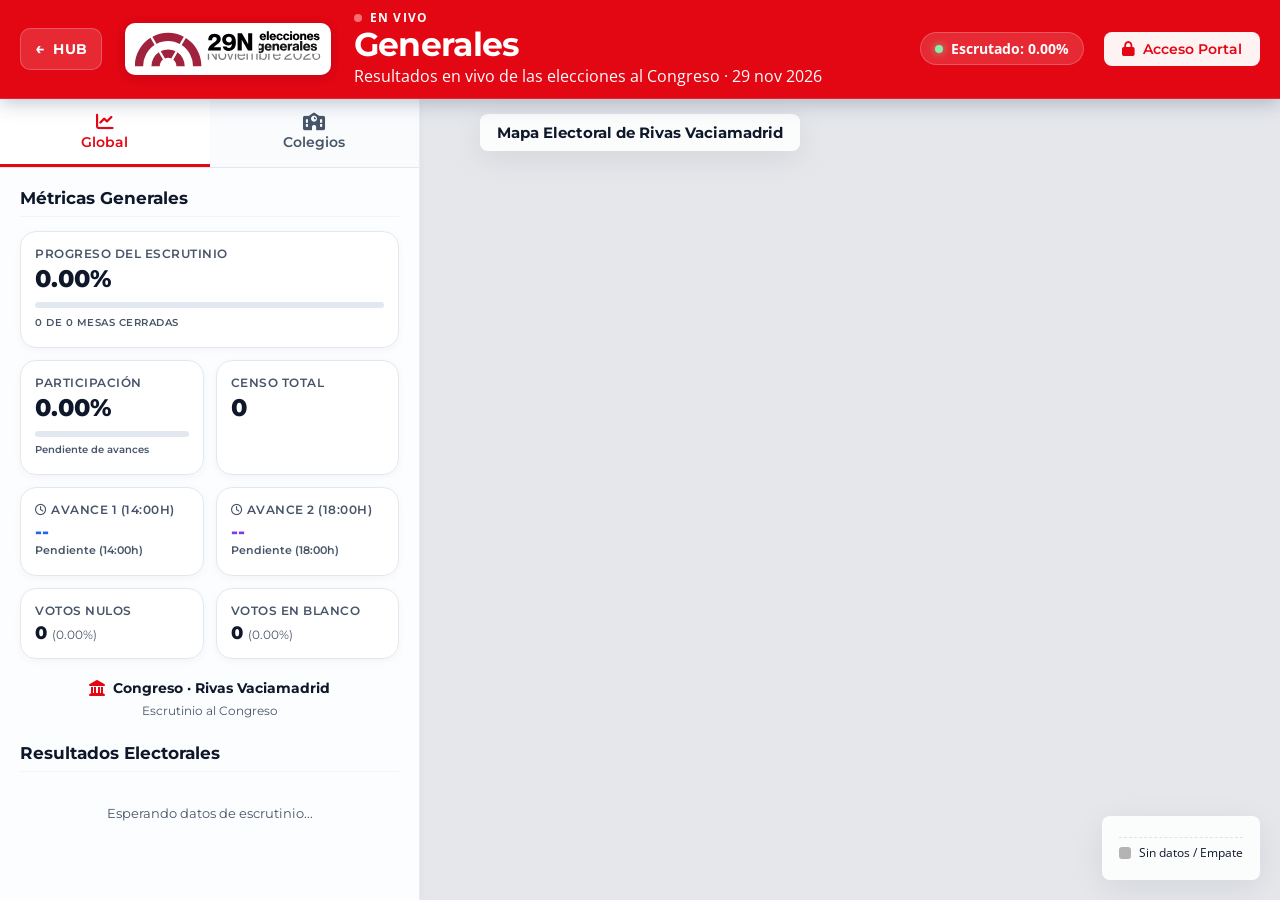
==== commit 14d1ceda: "Ordenar el escrutinio móvil según FUERZAS CONGRESO y actualizar el manual. Evita el orden alfabético" ====
--- a/generales/index.html
+++ b/generales/index.html
@@ -1220,11 +1220,11 @@
 
     <!-- Datos de Configuración del Proyecto (Mapeo Rivas) -->
     <script src="section_logo_catalog.js?v=1.3.0"></script>
-    <script src="section_colegio_mapping.js?v=1.4.0"></script>
+    <script src="section_colegio_mapping.js?v=1.4.1"></script>
     <script src="mesas_estructura_oficial.js?v=1.0.1"></script>
 
     <!-- Lógica de Control y Sincronización -->
-    <script src="app.js?v=1.7.1"></script>
+    <script src="app.js?v=1.7.4"></script>
 </body>
 
 </html>
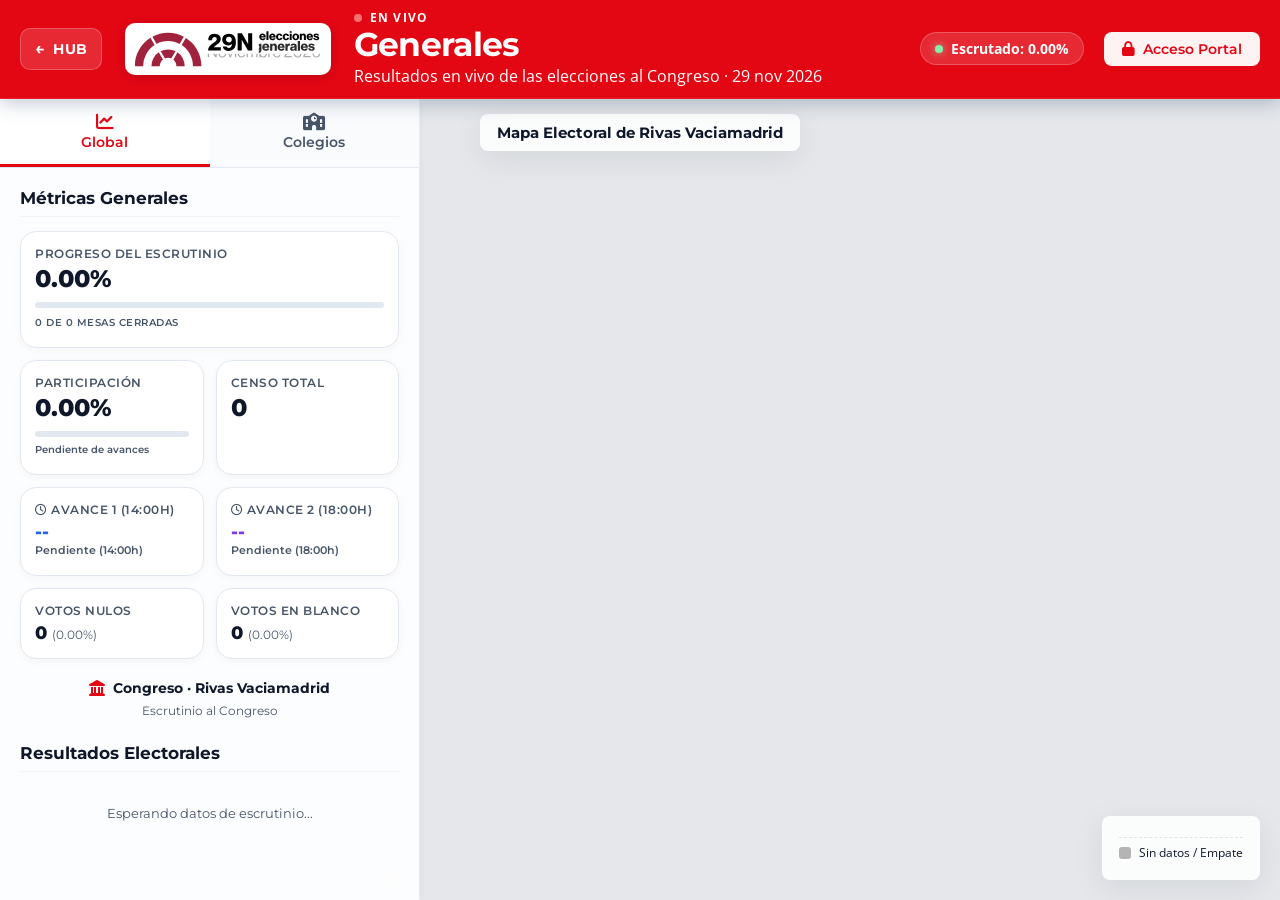
==== commit 0847ff09: "Improve mobile admin/colegio/public layout and hide MIEMBROS from Vista queries. Fix filter and mesa" ====
--- a/generales/index.html
+++ b/generales/index.html
@@ -25,7 +25,7 @@
     <link rel="stylesheet" href="https://js.arcgis.com/4.29/esri/themes/light/main.css">
 
     <!-- Estilos del Proyecto -->
-    <link rel="stylesheet" href="styles.css?v=1.5.1">
+    <link rel="stylesheet" href="styles.css?v=1.5.4">
 </head>
 
 <body>
@@ -1224,7 +1224,7 @@
     <script src="mesas_estructura_oficial.js?v=1.0.1"></script>
 
     <!-- Lógica de Control y Sincronización -->
-    <script src="app.js?v=1.7.4"></script>
+    <script src="app.js?v=1.7.6"></script>
 </body>
 
 </html>
--- a/generales/styles.css
+++ b/generales/styles.css
@@ -396,6 +396,8 @@
         overflow-y: auto;
         -webkit-overflow-scrolling: touch;
         min-height: 0;
+        padding-bottom: calc(28px + env(safe-area-inset-bottom, 0px));
+        scroll-padding-bottom: calc(28px + env(safe-area-inset-bottom, 0px));
     }
 
     #public-dashboard-view .dashboard-sidebar {
@@ -409,6 +411,7 @@
 
     #public-dashboard-view .tab-content {
         overflow: visible;
+        padding-bottom: 8px;
     }
 
     #public-dashboard-view .dashboard-map-container {
@@ -416,6 +419,7 @@
         width: 100%;
         height: min(58vh, 420px);
         min-height: 280px;
+        margin-bottom: calc(16px + env(safe-area-inset-bottom, 0px));
     }
 
     #public-dashboard-view #mapViewDiv {
@@ -431,7 +435,7 @@
     }
 
     #public-dashboard-view .map-legend {
-        bottom: 12px;
+        bottom: calc(36px + env(safe-area-inset-bottom, 0px));
         right: 12px;
         left: 12px;
         max-width: none;
@@ -1930,10 +1934,34 @@
     }
 
     .admin-mesas-filters {
-        grid-template-columns: 1fr !important;
-        display: flex;
-        flex-direction: column;
-        gap: 10px;
+        display: flex !important;
+        flex-direction: column !important;
+        align-items: stretch !important;
+        gap: 10px !important;
+        width: 100%;
+    }
+
+    .admin-mesas-filter-field {
+        flex: 1 1 auto !important;
+        min-width: 0 !important;
+        width: 100% !important;
+    }
+
+    .admin-mesas-filter-field .portal-input,
+    .admin-mesas-filter-field select {
+        width: 100% !important;
+        max-width: 100% !important;
+        box-sizing: border-box;
+    }
+
+    .admin-mesas-filter-actions {
+        width: 100%;
+        align-items: stretch !important;
+    }
+
+    .admin-mesas-filter-actions .btn-header {
+        width: 100%;
+        justify-content: center;
     }
 
     .admin-portal-view .portal-card > div[style*="overflow-x"] {
@@ -1952,15 +1980,17 @@
     .admin-table tbody {
         display: flex;
         flex-direction: column;
-        gap: 10px;
+        gap: 12px;
     }
 
     .admin-table tr {
-        display: block;
+        display: grid;
+        grid-template-columns: 1fr auto;
+        gap: 4px 10px;
         background: #fff;
         border: 1px solid #e2e8f0;
         border-radius: 12px;
-        padding: 12px 12px 8px;
+        padding: 14px 14px 10px;
         box-shadow: 0 1px 3px rgba(15, 23, 42, 0.04);
     }
 
@@ -1971,45 +2001,109 @@
     .admin-table td {
         display: flex;
         justify-content: space-between;
-        align-items: flex-start;
-        gap: 12px;
+        align-items: center;
+        gap: 10px;
         width: 100%;
         box-sizing: border-box;
-        padding: 6px 0;
+        padding: 7px 0;
         border-bottom: 1px solid #f1f5f9;
         white-space: normal;
-        text-align: right;
-    }
-
+        text-align: left;
+        grid-column: 1 / -1;
+        font-size: 0.92rem;
+        color: #0f172a;
+    }
+
+    .admin-table td:first-child {
+        grid-column: 1;
+        border-bottom: none;
+        padding: 0 0 4px;
+        font-size: 1.05rem;
+    }
+
+    .admin-table td:first-child::before {
+        display: none;
+    }
+
+    .admin-table td[data-label="Estado"] {
+        grid-column: 2;
+        grid-row: 1;
+        border-bottom: none;
+        padding: 0 0 4px;
+        justify-content: flex-end;
+        width: auto;
+    }
+
+    .admin-table td[data-label="Estado"]::before {
+        display: none;
+    }
+
+    .admin-table td.admin-mesas-actions-cell,
     .admin-table td:last-child {
         border-bottom: none;
-        padding-top: 10px;
-        justify-content: flex-end;
+        padding-top: 12px;
+        margin-top: 2px;
+        justify-content: flex-start;
         flex-wrap: wrap;
+        gap: 8px;
     }
 
     .admin-table td::before {
         content: attr(data-label);
         font-weight: 700;
-        font-size: 0.72rem;
+        font-size: 0.7rem;
         text-transform: uppercase;
         letter-spacing: 0.03em;
         color: #64748b;
         text-align: left;
-        flex: 0 0 42%;
+        flex: 0 0 34%;
+        max-width: 110px;
+    }
+
+    .admin-table td:not(.admin-mesas-actions-cell):not(:first-child):not([data-label="Estado"]) {
+        text-align: right;
+    }
+
+    .admin-table td:not(.admin-mesas-actions-cell):not(:first-child):not([data-label="Estado"]) > :not(.admin-btn-action) {
+        margin-left: auto;
+        text-align: right;
+    }
+
+    .admin-table td:first-child > strong {
+        text-align: left;
+        margin-left: 0;
+    }
+
+    .admin-portal-view .admin-btn-action {
+        width: 40px;
+        height: 40px;
+        min-width: 40px;
+        border-radius: 10px;
+        display: inline-flex;
+        align-items: center;
+        justify-content: center;
+        background: #f8fafc;
+        border: 1px solid #e2e8f0;
+    }
+
+    .admin-portal-view .admin-btn-action i {
+        font-size: 1rem;
     }
 
     /* Reglas exclusivas para el portal de representante de colegio en móvil */
     .colegio-portal-view {
-        padding: 14px 12px !important;
+        padding: 14px 12px 220px !important;
         width: 100% !important;
         overflow-y: auto !important;
+        -webkit-overflow-scrolling: touch;
+        scroll-padding-bottom: 220px;
     }
 
     .colegio-portal-view .portal-container {
         width: 100% !important;
         max-width: 100% !important;
-        padding: 0 !important;
+        padding: 0 0 48px !important;
+        box-sizing: border-box;
     }
 
     /* Bienvenida y títulos centrados */
@@ -2041,10 +2135,16 @@
     }
 
     .colegio-portal-view .portal-card {
-        padding: 18px 14px !important;
-        margin-bottom: 16px !important;
+        padding: 18px 14px 28px !important;
+        margin-bottom: 20px !important;
         width: 100% !important;
         text-align: center;
+        box-sizing: border-box;
+    }
+
+    .colegio-portal-view #portal-step-select-mesa.portal-card {
+        padding-bottom: 36px !important;
+        margin-bottom: 40px !important;
     }
 
     .colegio-portal-view .step-title {
@@ -2063,6 +2163,7 @@
         flex-direction: column;
         width: 100%;
         gap: 12px;
+        padding-bottom: 16px;
     }
 
     .colegio-portal-view .mesa-btn-select {
@@ -2486,23 +2587,30 @@
     box-shadow: 0 2px 6px rgba(227, 6, 19, 0.2) !important;
 }
 
-/* Espaciado de seguridad inferior para teclado móvil */
+/* Espaciado de seguridad inferior para teclado móvil / home indicator */
 .colegio-portal-view {
-    padding-bottom: 140px !important;
+    padding-bottom: calc(160px + env(safe-area-inset-bottom, 0px)) !important;
 }
 
 .colegio-portal-view .portal-container {
-    padding-bottom: 140px !important;
+    padding-bottom: calc(48px + env(safe-area-inset-bottom, 0px)) !important;
 }
 
 @media (max-width: 768px) {
     .colegio-portal-view {
-        padding-bottom: 180px !important;
-    }
-    
+        padding-bottom: calc(240px + env(safe-area-inset-bottom, 0px)) !important;
+        scroll-padding-bottom: calc(240px + env(safe-area-inset-bottom, 0px));
+    }
+
     .colegio-portal-view .portal-container {
-        padding-bottom: 180px !important;
-    }
-}
-
-
+        padding-bottom: calc(64px + env(safe-area-inset-bottom, 0px)) !important;
+    }
+
+    .colegio-portal-view #portal-step-select-mesa.portal-card,
+    .colegio-portal-view #portal-escrutinio-container.portal-card {
+        padding-bottom: 40px !important;
+        margin-bottom: 48px !important;
+    }
+}
+
+
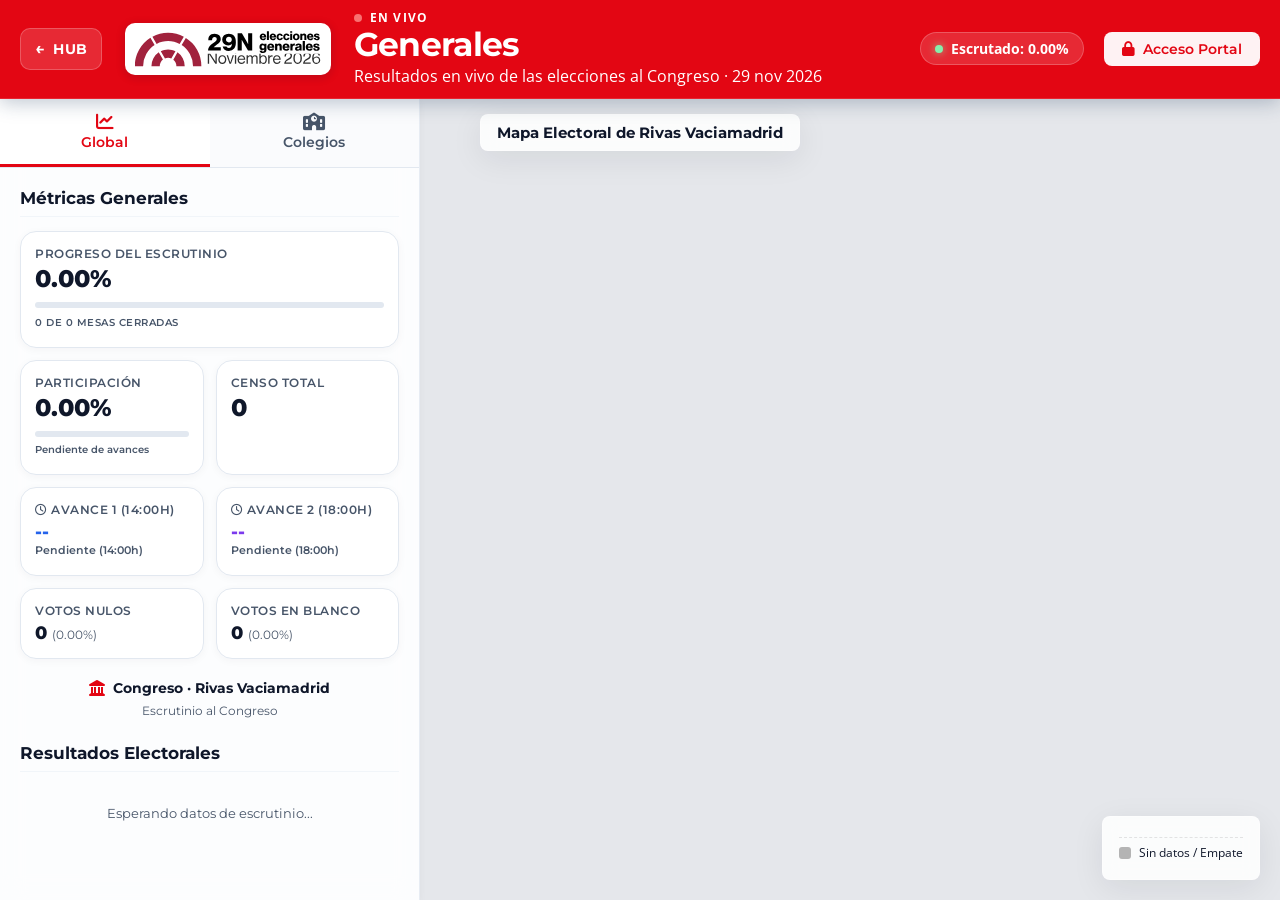
==== commit 5a6f2c39: "Añadir constitución de mesa con notificados y vista de ubicación por DNI. Apunta el censo al servici" ====
--- a/generales/index.html
+++ b/generales/index.html
@@ -25,7 +25,7 @@
     <link rel="stylesheet" href="https://js.arcgis.com/4.29/esri/themes/light/main.css">
 
     <!-- Estilos del Proyecto -->
-    <link rel="stylesheet" href="styles.css?v=1.5.4">
+    <link rel="stylesheet" href="styles.css?v=1.5.5">
 </head>
 
 <body>
@@ -377,7 +377,7 @@
                         </div>
                     </div>
 
-                    <!-- SELECTOR DE LAS 3 FASES / BOTONES DE LA JORNADA -->
+                    <!-- SELECTOR DE FASES / BOTONES DE LA JORNADA -->
                     <div class="portal-phase-selector-bar">
                         <button type="button" class="portal-phase-btn active" id="btn-phase-part1" data-phase="part1">
                             <div class="phase-btn-icon"><i class="fa-solid fa-clock"></i></div>
@@ -391,6 +391,14 @@
                             <div class="phase-btn-text">
                                 <span class="phase-title">2º Avance (18:00h)</span>
                                 <span class="phase-status" id="phase-status-part2">Pendiente</span>
+                            </div>
+                        </button>
+                        <button type="button" class="portal-phase-btn" id="btn-phase-constitucion"
+                            data-phase="constitucion">
+                            <div class="phase-btn-icon"><i class="fa-solid fa-users"></i></div>
+                            <div class="phase-btn-text">
+                                <span class="phase-title">Constitución mesa</span>
+                                <span class="phase-status" id="phase-status-constitucion">Pendiente</span>
                             </div>
                         </button>
                         <button type="button" class="portal-phase-btn" id="btn-phase-escrutinio"
@@ -519,42 +527,83 @@
                     </div>
 
                     <!-- ========================================================
+                         FASE: CONSTITUCIÓN DE MESA (notificados)
+                         ======================================================== -->
+                    <div id="portal-pane-constitucion" class="portal-phase-pane hidden">
+                        <div class="portal-card">
+                            <div class="step-title">
+                                <div class="step-num"><i class="fa-solid fa-users"></i></div>
+                                <span>Constitución de la Mesa Electoral</span>
+                            </div>
+                            <p class="text-secondary" style="font-size: 0.85rem; margin-bottom: 14px; line-height: 1.5;">
+                                Marca las personas que han asistido al llamamiento para esta mesa electoral.
+                            </p>
+
+                            <div id="constitucion-previous-info" class="advance-info-banner hidden" style="margin-bottom: 14px;">
+                                <i class="fa-solid fa-circle-check" style="color: #0284c7; font-size: 1.2rem;"></i>
+                                <div>
+                                    <strong style="color: #0369a1; display: block;">Miembros ya transmitidos</strong>
+                                    <span id="constitucion-previous-details" style="font-size: 0.8rem; color: #075985;">--</span>
+                                </div>
+                            </div>
+
+                            <div id="notificados-status" class="text-secondary" style="font-size: 0.85rem; margin-bottom: 10px;">
+                                Cargando notificados de esta mesa...
+                            </div>
+                            <div id="notificados-list" style="display:flex; flex-direction:column; gap:8px; margin-bottom: 18px;"></div>
+
+                            <p class="text-secondary" style="font-size:0.85rem; margin:0 0 12px 0; line-height:1.45; font-weight:600; color:var(--text-primary);">
+                                Miembros finales, asigne su designación.
+                            </p>
+                            <div style="display:grid; gap:14px; margin-bottom: 18px;">
+                                <div class="form-group">
+                                    <label for="select-member-president" style="color: var(--text-primary); font-weight: 700; display:block; margin-bottom:6px;">Presidente/a de la Mesa</label>
+                                    <select id="select-member-president" class="portal-input"></select>
+                                    <input type="text" id="input-member-president-manual" class="portal-input hidden" placeholder="Escribe nombre y apellidos del Presidente/a" style="margin-top:8px;" autocomplete="off">
+                                </div>
+                                <div class="form-group">
+                                    <label for="select-member-vocal1" style="color: var(--text-primary); font-weight: 700; display:block; margin-bottom:6px;">Primer Vocal</label>
+                                    <select id="select-member-vocal1" class="portal-input"></select>
+                                    <input type="text" id="input-member-vocal1-manual" class="portal-input hidden" placeholder="Escribe nombre y apellidos del Primer Vocal" style="margin-top:8px;" autocomplete="off">
+                                </div>
+                                <div class="form-group">
+                                    <label for="select-member-vocal2" style="color: var(--text-primary); font-weight: 700; display:block; margin-bottom:6px;">Segundo Vocal</label>
+                                    <select id="select-member-vocal2" class="portal-input"></select>
+                                    <input type="text" id="input-member-vocal2-manual" class="portal-input hidden" placeholder="Escribe nombre y apellidos del Segundo Vocal" style="margin-top:8px;" autocomplete="off">
+                                </div>
+                            </div>
+
+                            <!-- Campos ocultos de compatibilidad (actas / cierre / admin sync) -->
+                            <input type="hidden" id="input-member-president" value="">
+                            <input type="hidden" id="input-member-vocal1" value="">
+                            <input type="hidden" id="input-member-vocal2" value="">
+
+                            <div style="display:flex; justify-content:center; margin-top: 8px;">
+                                <button type="button" id="btn-submit-miembros" class="btn-header btn-submit-transmit"
+                                    style="background: linear-gradient(135deg, #0369a1 0%, #075985 100%); color:#fff; border:none; padding:14px 28px; font-size:1rem; border-radius:8px; font-weight:700; cursor:pointer;">
+                                    <i class="fa-solid fa-paper-plane"></i> Transmitir miembros de la mesa
+                                </button>
+                            </div>
+                        </div>
+                    </div>
+
+                    <!-- ========================================================
                          FASE 3: FORMULARIO DE ESCRUTINIO FINAL (20:00h)
                          ======================================================== -->
                     <div id="portal-pane-escrutinio" class="portal-phase-pane hidden">
 
-                        <!-- PASO 1: MIEMBROS DE LA MESA -->
+                        <!-- PASO 1: RESUMEN MIEMBROS (ya transmitidos en Constitución) -->
                         <div class="portal-card">
                             <div class="step-title">
                                 <div class="step-num"><i class="fa-solid fa-users"></i></div>
                                 <span>1. Miembros de la Mesa Electoral</span>
                             </div>
                             <p class="text-secondary" style="font-size: 0.85rem; margin-bottom: 14px;">
-                                Identifica a los componentes que han constituido la mesa electoral para el acta de
-                                escrutinio.
+                                Los miembros se gestionan y transmiten en la fase <strong>Constitución mesa</strong>.
+                                Aquí se muestran los datos vigentes para el acta.
                             </p>
-                            <div style="display: flex; flex-direction: column; gap: 16px;">
-                                <div class="form-group">
-                                    <label for="input-member-president"
-                                        style="color: var(--text-primary); font-weight: 700; display: block; margin-bottom: 6px;">Presidente/a
-                                        de la Mesa</label>
-                                    <input type="text" id="input-member-president" class="portal-input"
-                                        placeholder="Nombre y apellidos del Presidente/a" required>
-                                </div>
-                                <div class="form-group">
-                                    <label for="input-member-vocal1"
-                                        style="color: var(--text-primary); font-weight: 700; display: block; margin-bottom: 6px;">Primer
-                                        Vocal</label>
-                                    <input type="text" id="input-member-vocal1" class="portal-input"
-                                        placeholder="Nombre y apellidos del Primer Vocal" required>
-                                </div>
-                                <div class="form-group">
-                                    <label for="input-member-vocal2"
-                                        style="color: var(--text-primary); font-weight: 700; display: block; margin-bottom: 6px;">Segundo
-                                        Vocal</label>
-                                    <input type="text" id="input-member-vocal2" class="portal-input"
-                                        placeholder="Nombre y apellidos del Segundo Vocal" required>
-                                </div>
+                            <div id="escrutinio-miembros-resumen" style="background:#f8fafc; border:1px solid #e2e8f0; border-radius:8px; padding:12px 14px; font-size:0.9rem; color:var(--text-primary); line-height:1.6;">
+                                Pendiente de transmitir en Constitución.
                             </div>
                         </div>
 
@@ -605,6 +654,52 @@
 
                     </div>
 
+                </div>
+            </div>
+        </section>
+
+        <!-- ==========================================================================
+           VISTA: UBICACIÓN DE MESA (COLABORADORES / AYUDA AL CIUDADANO)
+           ========================================================================== -->
+        <section id="ubicacion-portal-view" class="view-section ubicacion-portal-view hidden">
+            <div class="portal-container" style="max-width: 720px;">
+                <div class="portal-welcome" style="justify-content: center; text-align: center;">
+                    <div class="welcome-info" style="width: 100%; text-align: center;">
+                        <h2>Ubicación de mesa</h2>
+                        <p>Consulta rápida de colegio, sección y mesa por DNI/NIE del elector.</p>
+                    </div>
+                </div>
+
+                <div class="portal-card censo-search-widget censo-search-widget--ubicacion">
+                    <div class="card-title" style="display: flex; align-items: center; gap: 8px;">
+                        <i class="fa-solid fa-map-location-dot"></i> ¿Dónde vota?
+                    </div>
+                    <p class="text-secondary" style="font-size: 0.85rem; margin-bottom: 14px; line-height: 1.5;">
+                        Introduce el DNI o NIE del ciudadano para indicar colegio electoral, sección y mesa.
+                    </p>
+                    <div style="display: flex; gap: 8px; margin-bottom: 14px;">
+                        <div class="search-box" style="flex: 1; margin-bottom: 0;">
+                            <i class="fa-solid fa-id-card"></i>
+                            <input type="text" class="dni-search-input" placeholder="Ej. 12345678A..."
+                                style="text-transform: uppercase;" autocomplete="off">
+                        </div>
+                        <button type="button" class="btn-header btn-primary btn-dni-search-action"
+                            style="padding: 0 16px; font-size: 0.85rem; border-radius: 6px; flex-shrink: 0;"
+                            onclick="window.runCensoSearch && window.runCensoSearch(this); return false;">
+                            <i class="fa-solid fa-magnifying-glass"></i> Buscar
+                        </button>
+                    </div>
+                    <div class="dni-search-status"
+                        style="text-align: center; padding: 10px 12px; font-size: 0.82rem; color: var(--text-muted); background: #f8fafc; border: 1px dashed #cbd5e1; border-radius: 8px; margin-bottom: 10px;">
+                        Estado: esperando búsqueda.
+                    </div>
+                    <div class="dni-search-result-container">
+                        <div style="text-align: center; color: var(--text-muted); font-size: 0.8rem; padding: 20px 10px;">
+                            <i class="fa-solid fa-address-card"
+                                style="font-size: 2rem; margin-bottom: 10px; display: block; opacity: 0.35;"></i>
+                            Escribe el DNI/NIE y pulsa Buscar.
+                        </div>
+                    </div>
                 </div>
             </div>
         </section>
@@ -1224,7 +1319,7 @@
     <script src="mesas_estructura_oficial.js?v=1.0.1"></script>
 
     <!-- Lógica de Control y Sincronización -->
-    <script src="app.js?v=1.7.6"></script>
+    <script src="app.js?v=1.8.7"></script>
 </body>
 
 </html>
--- a/generales/styles.css
+++ b/generales/styles.css
@@ -2592,6 +2592,39 @@
     padding-bottom: calc(160px + env(safe-area-inset-bottom, 0px)) !important;
 }
 
+.ubicacion-portal-view {
+    padding-bottom: calc(180px + env(safe-area-inset-bottom, 0px)) !important;
+    scroll-padding-bottom: calc(180px + env(safe-area-inset-bottom, 0px));
+}
+
+.ubicacion-portal-view .portal-container {
+    padding-bottom: calc(64px + env(safe-area-inset-bottom, 0px)) !important;
+}
+
+.ubicacion-portal-view .censo-search-widget--ubicacion {
+    margin-bottom: 48px !important;
+}
+
+.ubicacion-portal-view .dni-search-result-container {
+    padding-bottom: 24px;
+}
+
+@media (max-width: 768px) {
+    .ubicacion-portal-view {
+        padding-bottom: calc(260px + env(safe-area-inset-bottom, 0px)) !important;
+        scroll-padding-bottom: calc(260px + env(safe-area-inset-bottom, 0px));
+    }
+
+    .ubicacion-portal-view .portal-container {
+        padding-bottom: calc(80px + env(safe-area-inset-bottom, 0px)) !important;
+    }
+
+    .ubicacion-portal-view .censo-search-widget--ubicacion {
+        margin-bottom: 72px !important;
+        padding-bottom: 28px !important;
+    }
+}
+
 .colegio-portal-view .portal-container {
     padding-bottom: calc(48px + env(safe-area-inset-bottom, 0px)) !important;
 }
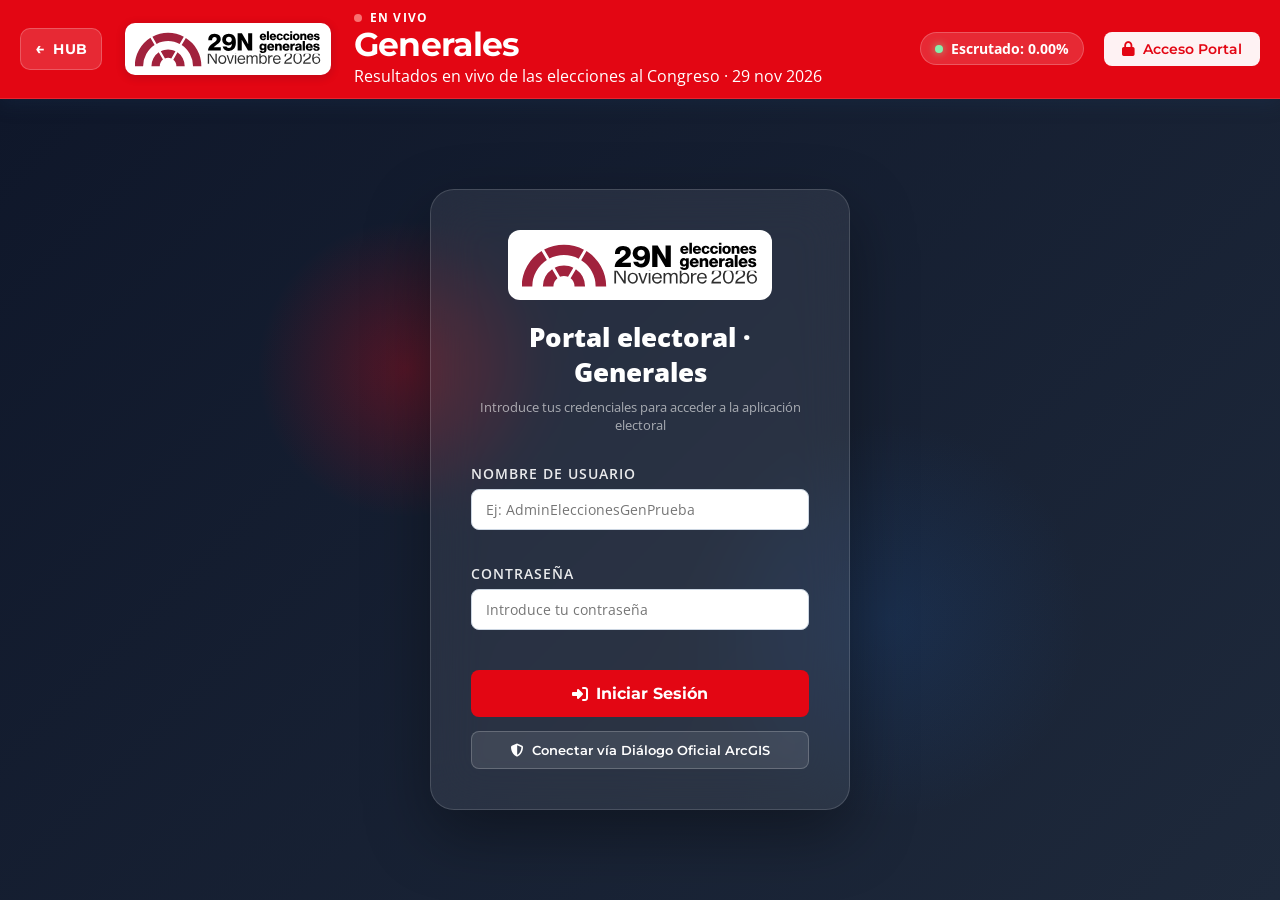
==== commit 0d1cbc7f: "Route Tomcat entry to portal login and keep public viewer disabled for now. Default landing goes to " ====
--- a/generales/index.html
+++ b/generales/index.html
@@ -76,7 +76,7 @@
         <!-- ==========================================================================
            VISTA 1: DASHBOARD PÚBLICO (MAPA Y ESTADÍSTICAS EN TIEMPO REAL)
            ========================================================================== -->
-        <section id="public-dashboard-view" class="view-section">
+        <section id="public-dashboard-view" class="view-section hidden">
 
             <!-- Barra Lateral con Estadísticas y Colegios -->
             <aside class="dashboard-sidebar">
@@ -233,7 +233,7 @@
         <!-- ==========================================================================
            VISTA 2: FORMULARIO DE LOGIN (PORTAL ARCGIS ENTERPRISE)
            ========================================================================== -->
-        <section id="login-view" class="view-section login-view hidden">
+        <section id="login-view" class="view-section login-view">
             <div class="login-card">
                 <img src="../Imagenes/logo_proceso.svg" width="280" height="60" decoding="async" alt="Elecciones Generales — logo oficial del proceso" class="login-logo login-logo-proceso">
                 <div class="login-title">Portal electoral · Generales</div>
@@ -276,8 +276,9 @@
                         <i class="fa-solid fa-shield-halved"></i> Conectar vía Diálogo Oficial ArcGIS
                     </button>
 
-                    <button type="button" id="btn-login-cancel" class="btn-header btn-secondary"
-                        style="width:100%; justify-content: center; background: transparent; border: none; color: rgba(255,255,255,0.6); margin-top: 2px;">
+                    <button type="button" id="btn-login-cancel" class="btn-header btn-secondary hidden"
+                        style="width:100%; justify-content: center; background: transparent; border: none; color: rgba(255,255,255,0.6); margin-top: 2px;"
+                        aria-hidden="true">
                         Volver al Visor Público
                     </button>
                 </form>
@@ -297,7 +298,7 @@
                         <p id="portal-colegio-address">Avenida de Covibar, 1, Rivas Vaciamadrid</p>
                     </div>
                     <button id="btn-portal-logout" class="btn-header btn-secondary">
-                        <i class="fa-solid fa-map"></i> Volver al visor público
+                        <i class="fa-solid fa-right-from-bracket"></i> Cerrar sesión
                     </button>
                 </div>
 
@@ -732,7 +733,7 @@
                             <i class="fa-solid fa-plus"></i> Añadir Mesa
                         </button>
                         <button id="btn-admin-logout" class="btn-header btn-secondary">
-                            <i class="fa-solid fa-map"></i> Volver al visor público
+                            <i class="fa-solid fa-right-from-bracket"></i> Cerrar sesión
                         </button>
                     </div>
                 </div>
@@ -1319,7 +1320,7 @@
     <script src="mesas_estructura_oficial.js?v=1.0.1"></script>
 
     <!-- Lógica de Control y Sincronización -->
-    <script src="app.js?v=1.8.7"></script>
+    <script src="app.js?v=1.8.8"></script>
 </body>
 
 </html>
